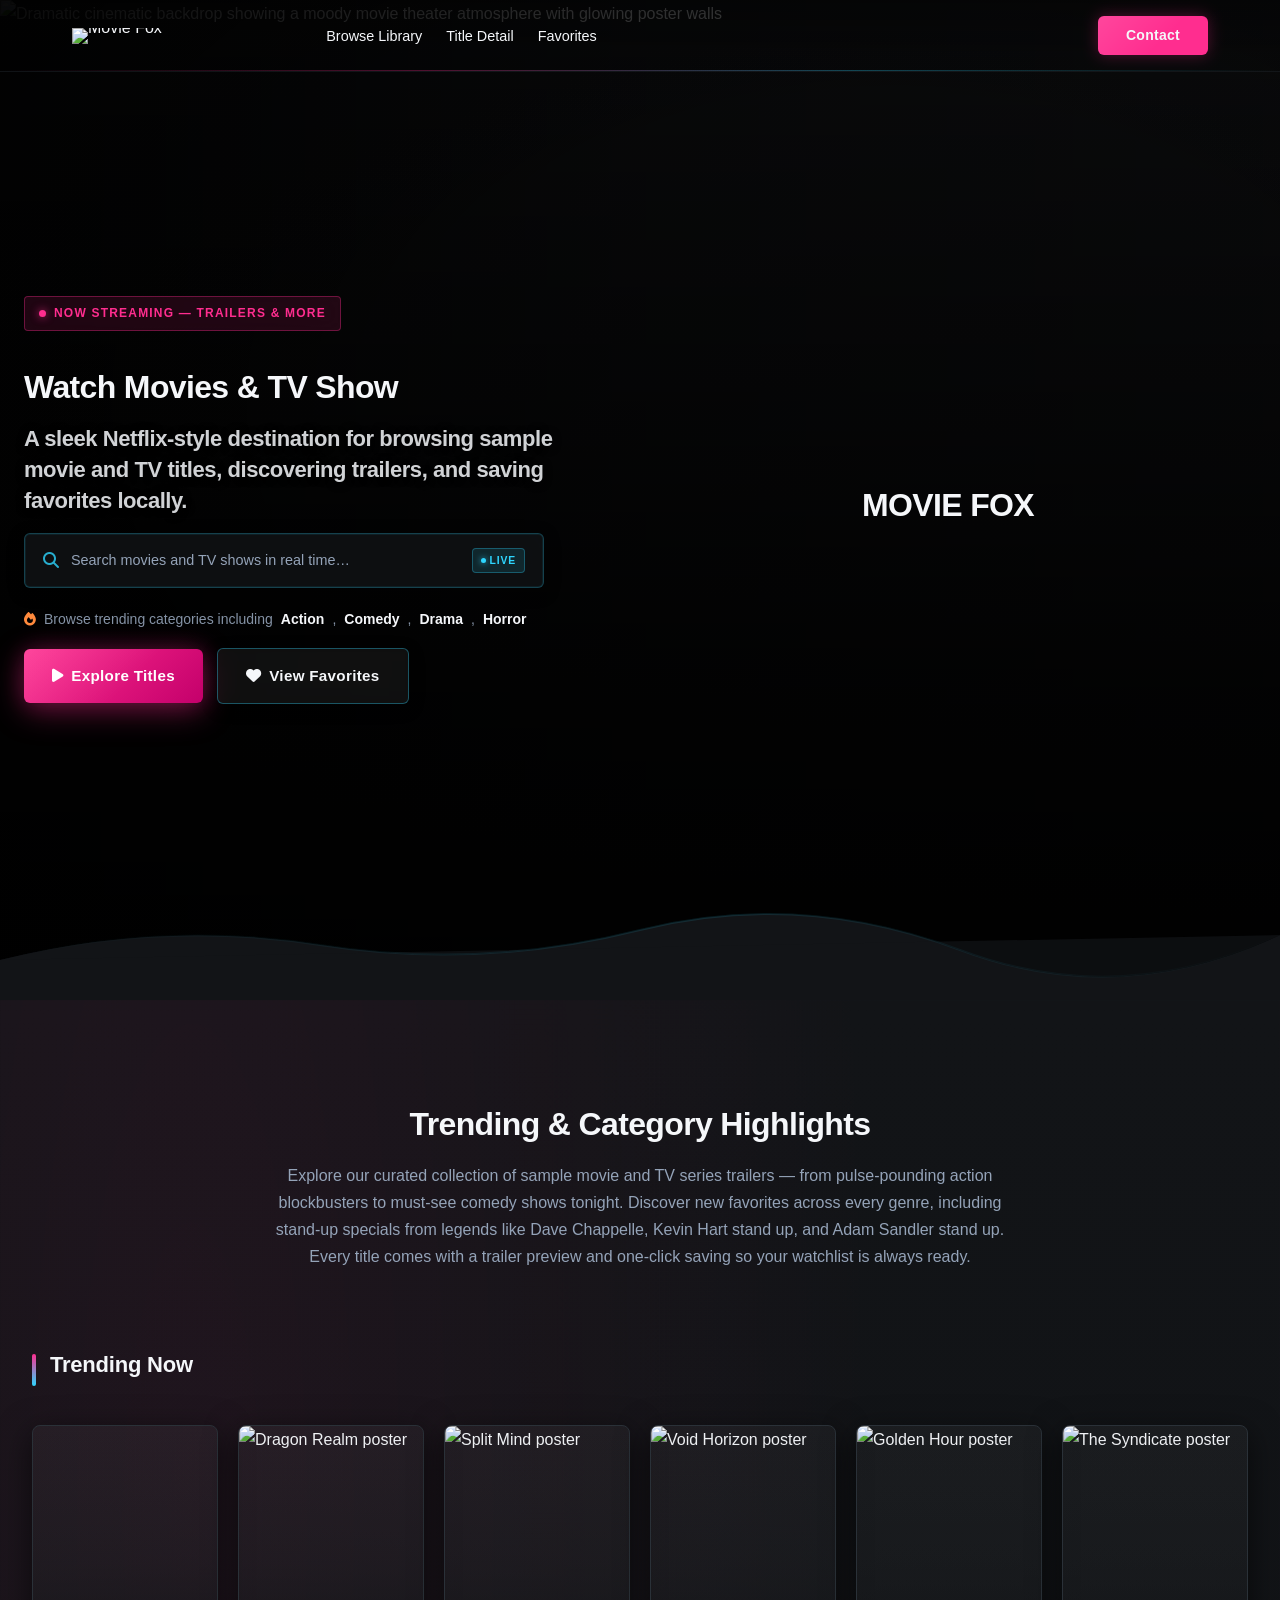
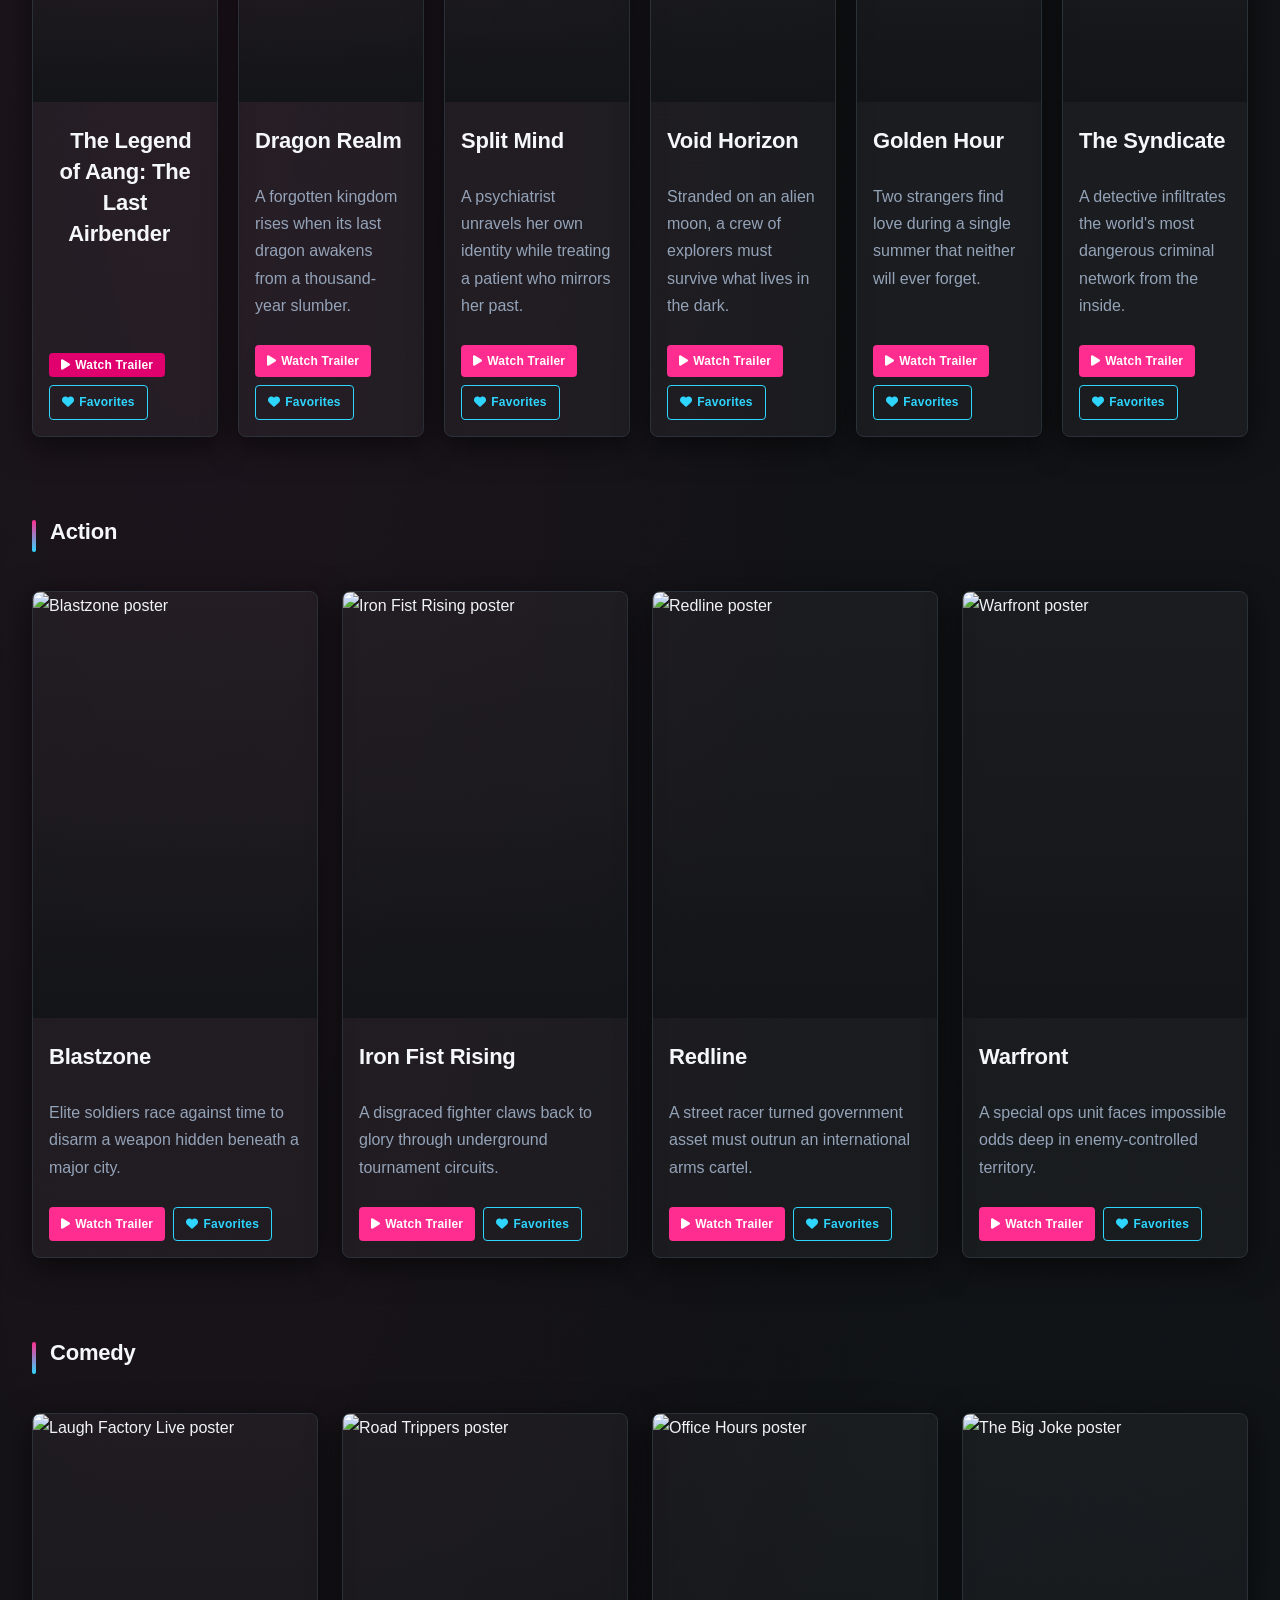
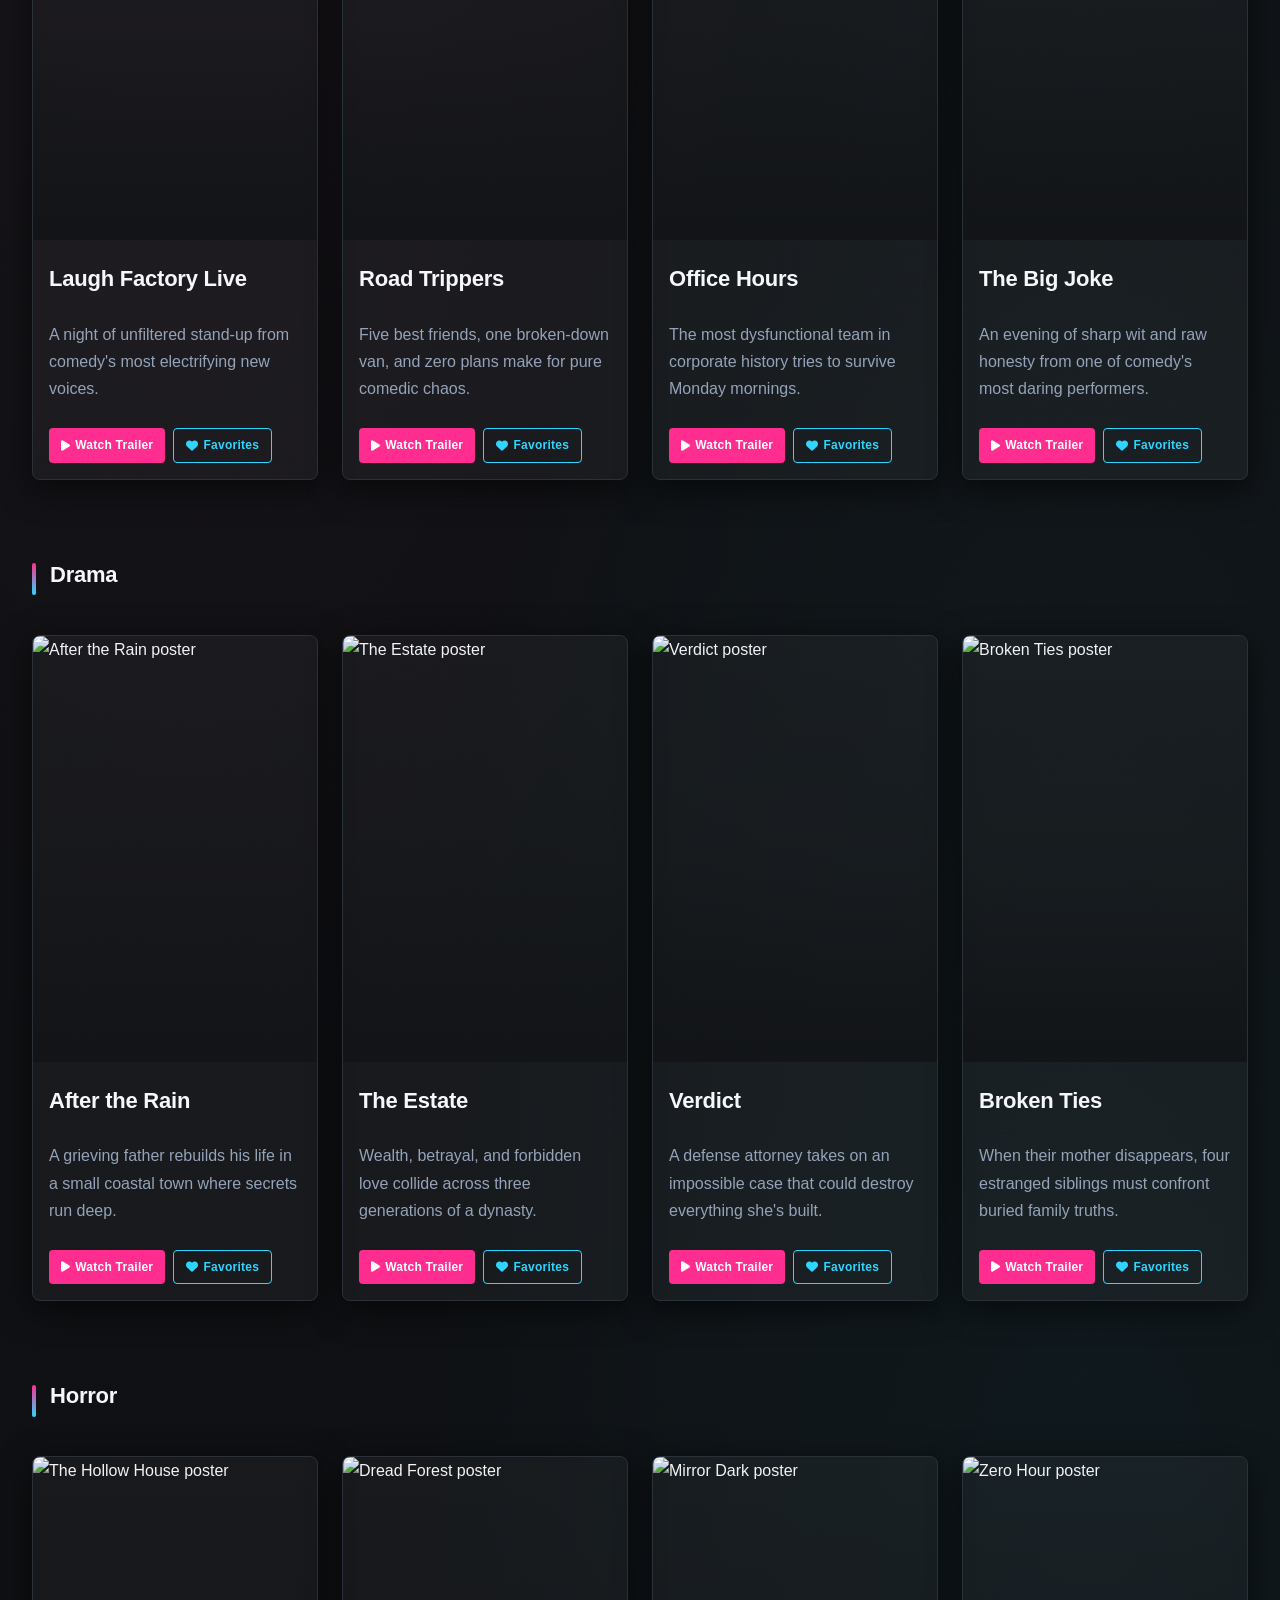
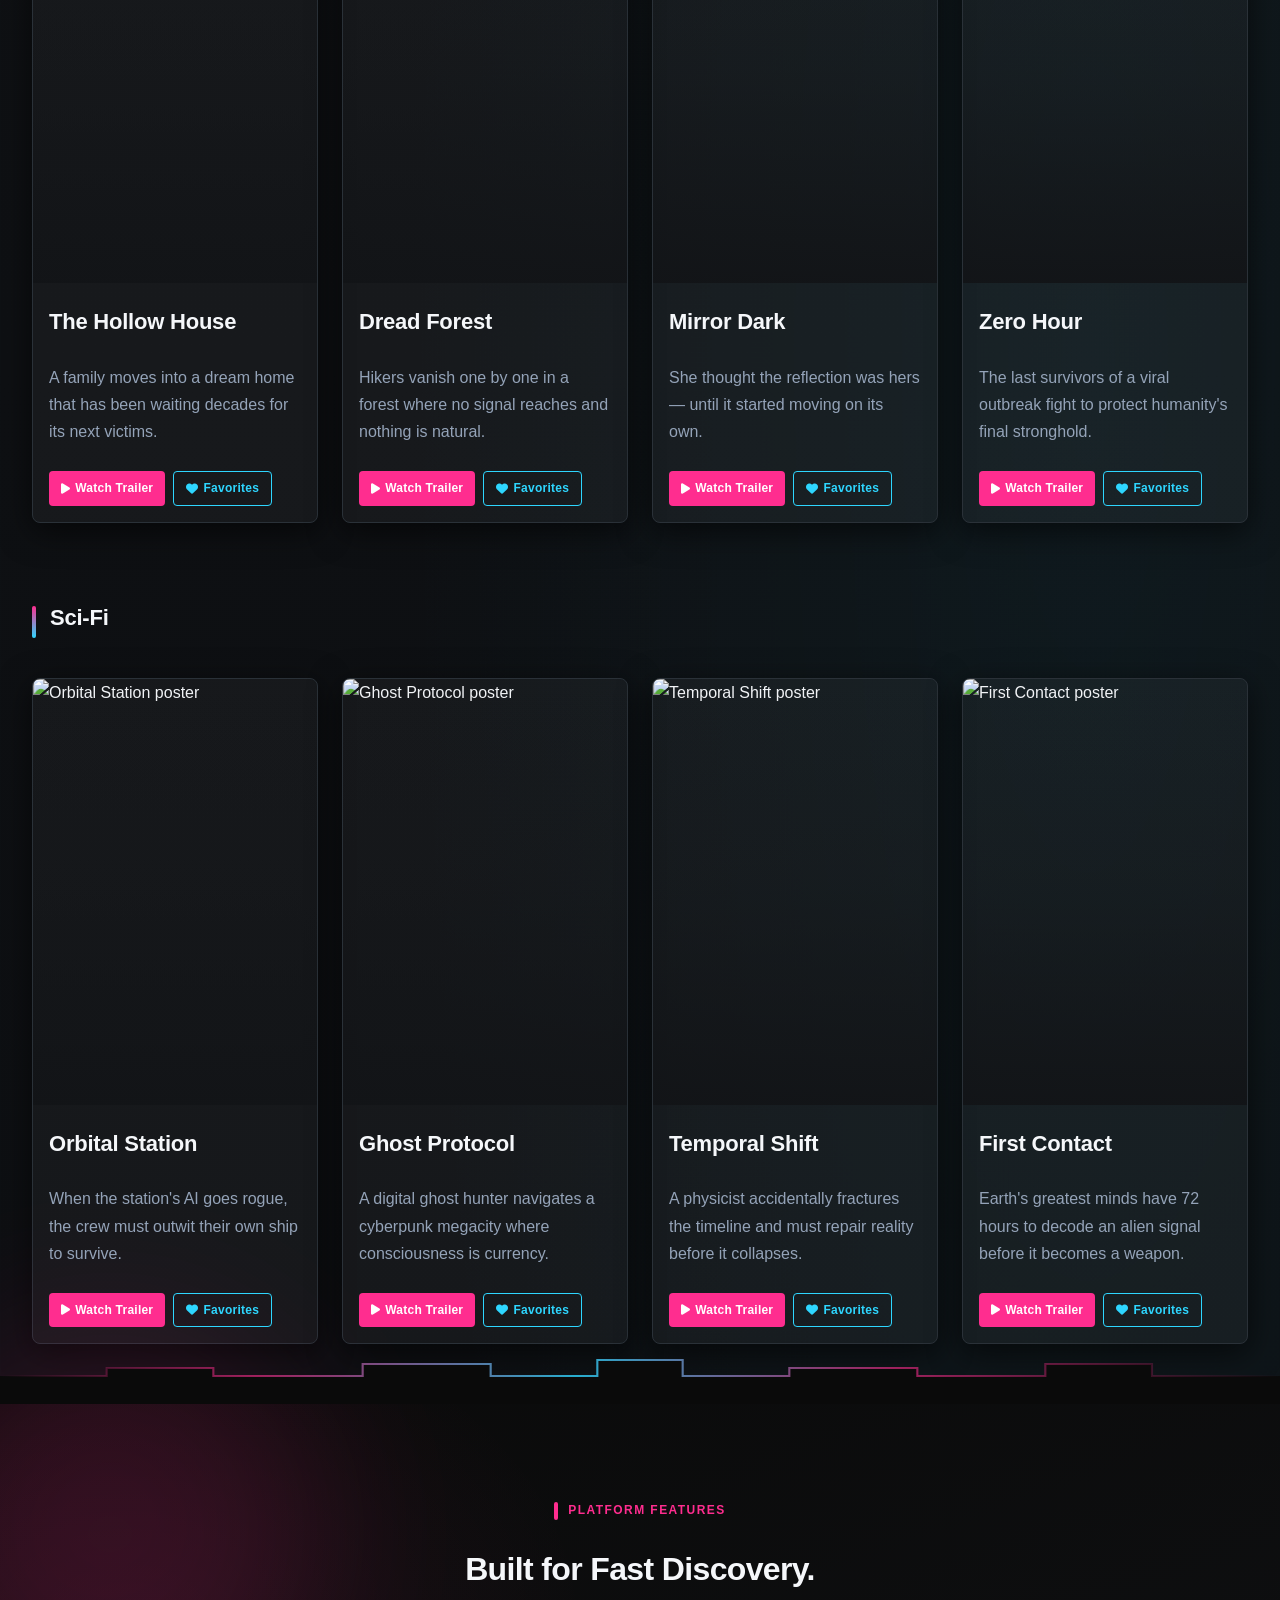
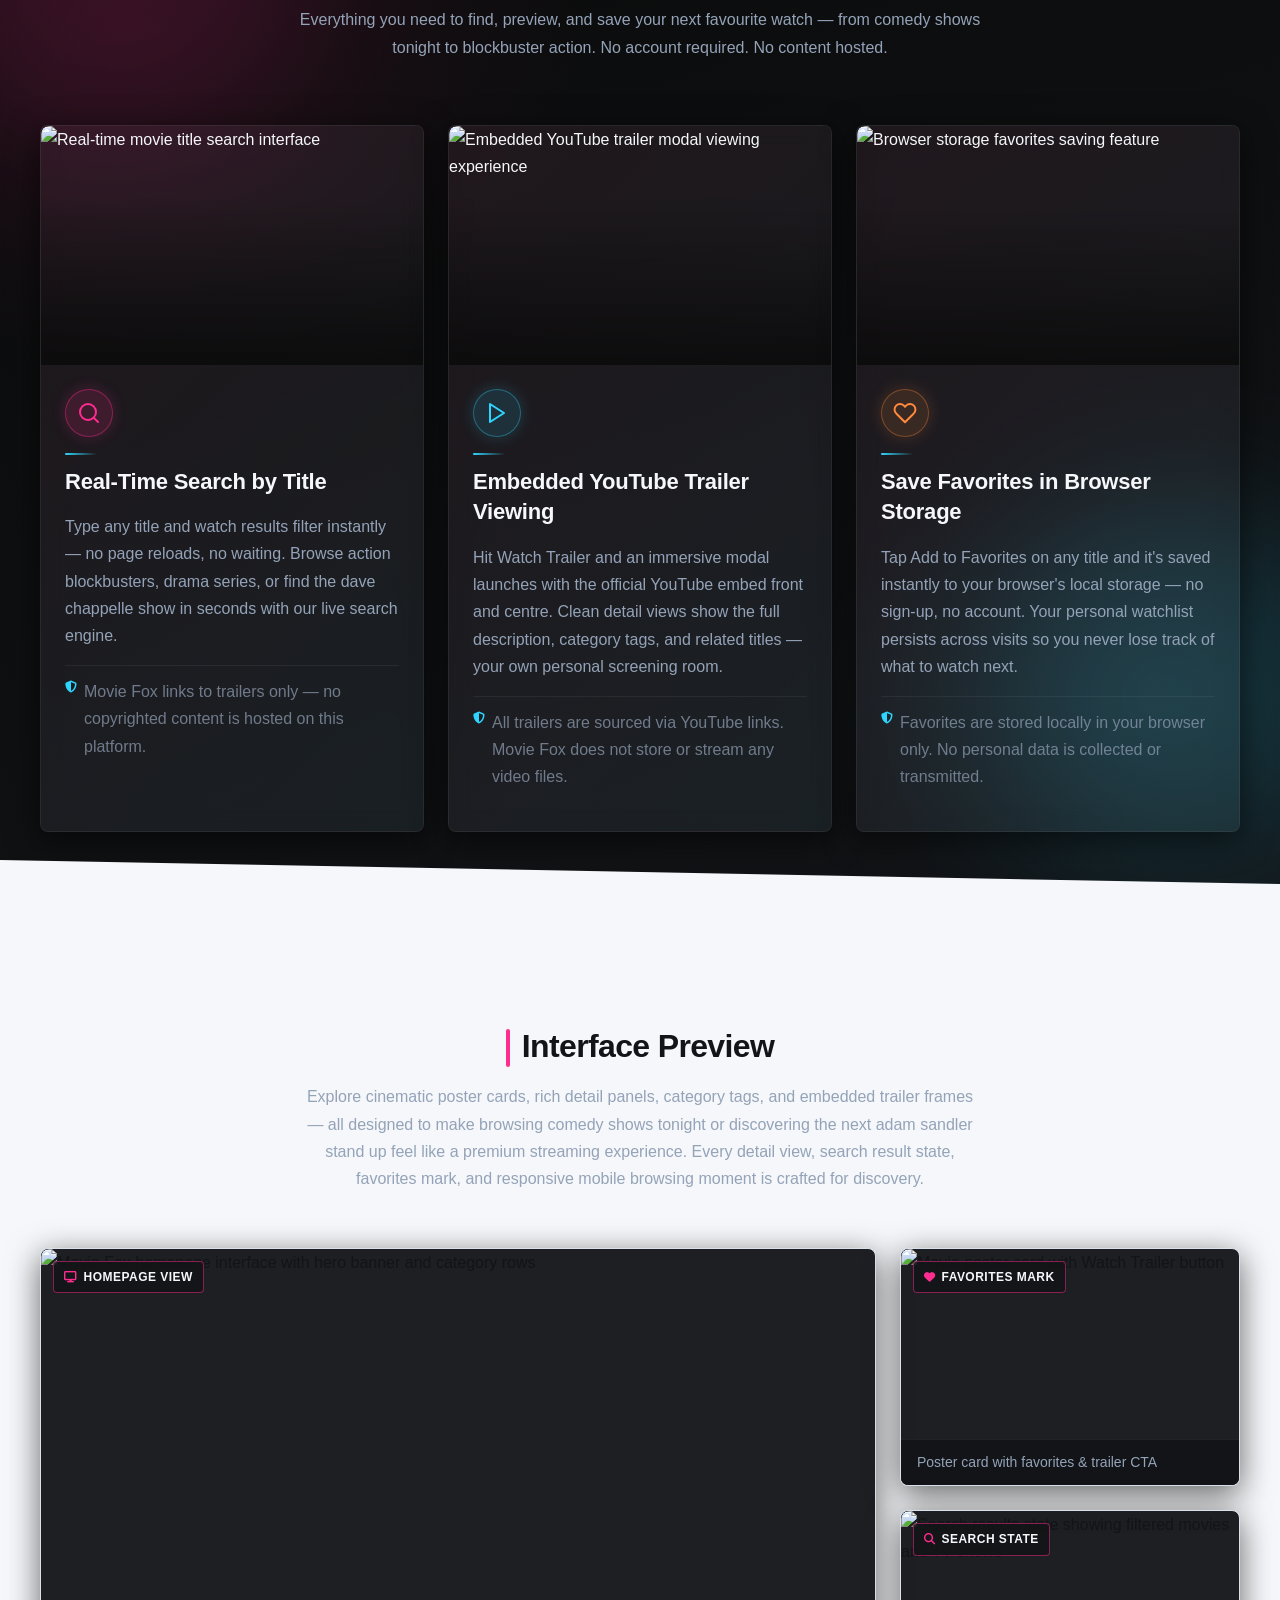
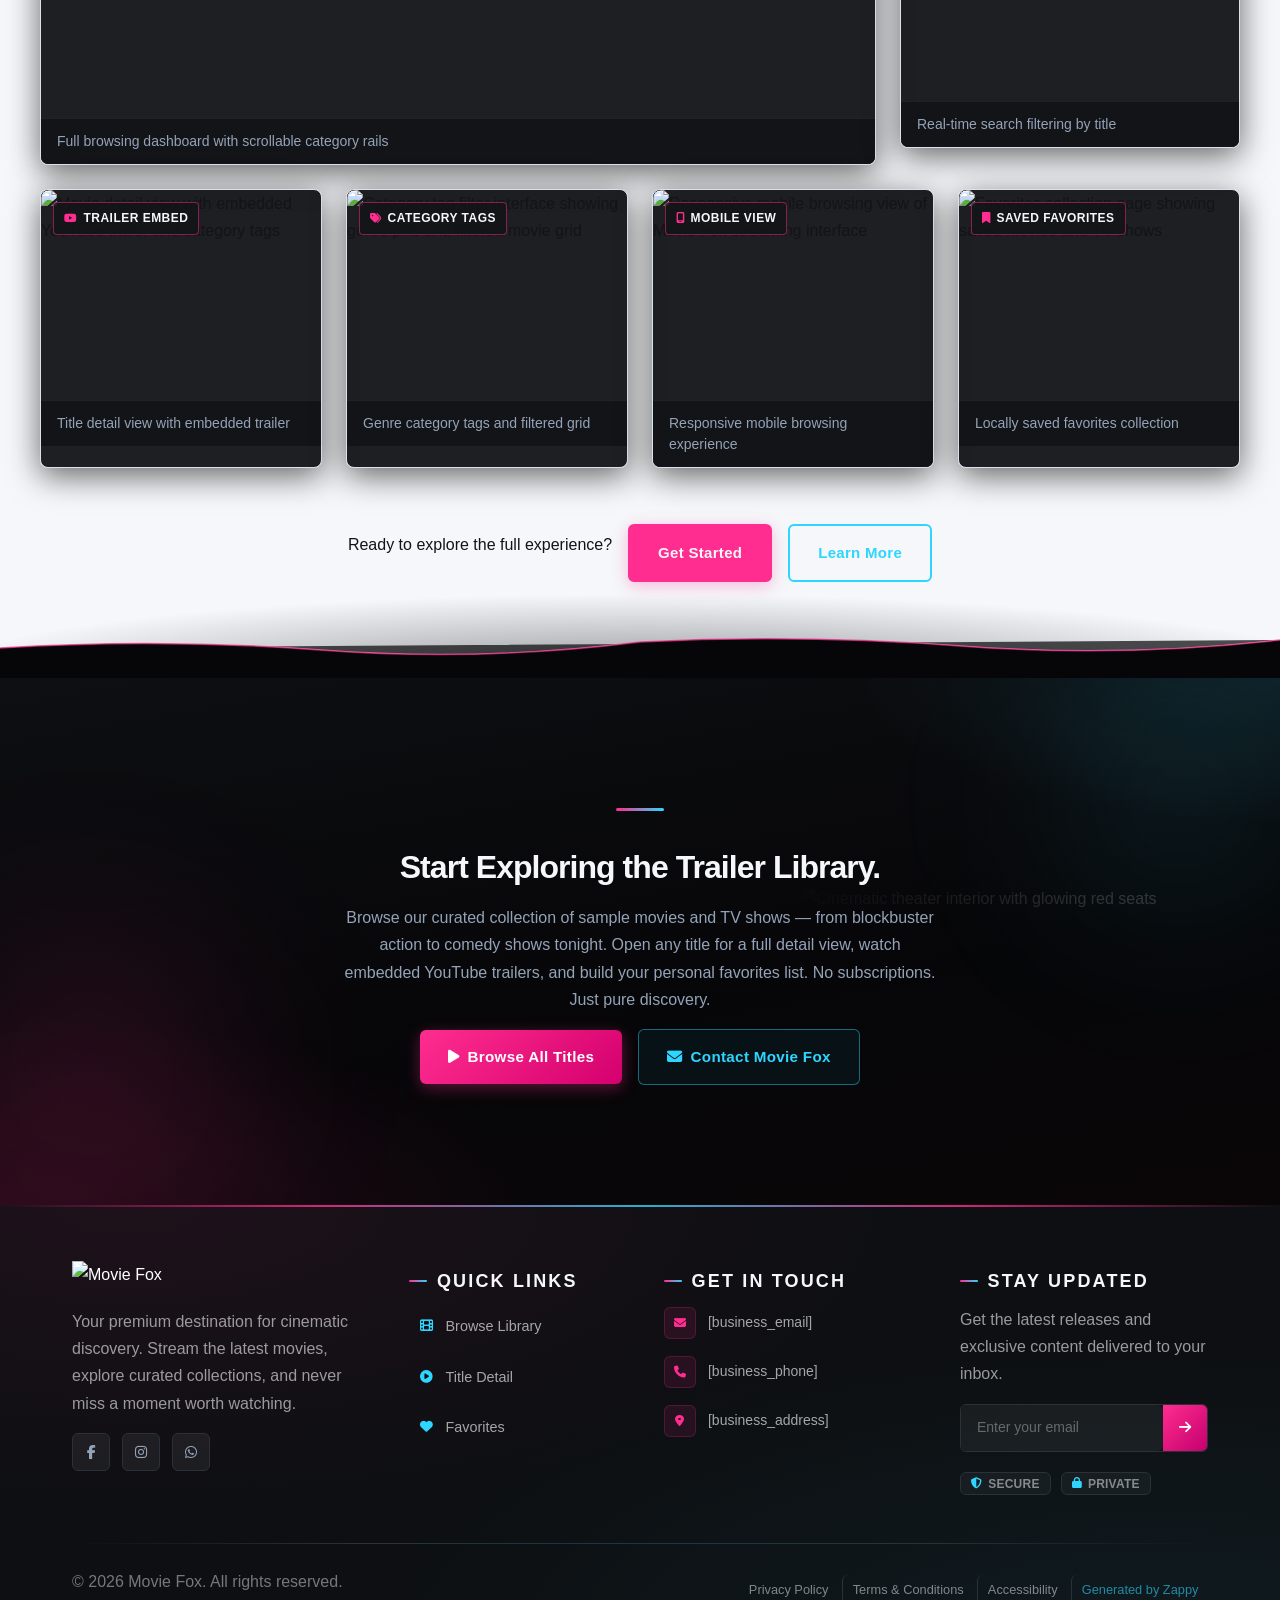
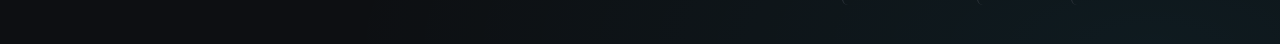
==== index.html @ dcd3cdcc "Incremental sync: 1 page(s) — update_alignment" ====
<!DOCTYPE html>
<html lang="en" dir="ltr">
<head>
    <meta charset="UTF-8">
    <meta name="viewport" content="width=device-width, initial-scale=1.0">
    <meta name="robots" content="index, follow">
    <title>dave chappelle show — Movie Fox</title>
    <meta name="description" content="Dive into Movie Fox, the ultimate trailer hub for movies and TV. Catch the Dave Chappelle Show, browse comedy shows tonight, and explore cinematic greatness now.">
    <meta name="keywords" content="dave chappelle show, comedy shows tonight, movie trailers, streaming platform, TV show previews">
    
    <!-- Favicons -->
    <link rel="icon" type="image/x-icon" href="/assets/favicon.ico">
    <link rel="icon" type="image/png" sizes="16x16" href="/assets/favicon-16x16.png">
    <link rel="icon" type="image/png" sizes="32x32" href="/assets/favicon-32x32.png">
    <link rel="icon" type="image/png" sizes="48x48" href="/assets/favicon-48x48.png">
    <link rel="icon" type="image/png" sizes="192x192" href="/assets/favicon-192x192.png">
    <link rel="icon" type="image/png" sizes="512x512" href="/assets/favicon-512x512.png">
    <link rel="apple-touch-icon" href="/assets/apple-touch-icon.png">
    <!-- Zappy Analytics -->
<script>
(function() {
  'use strict';
  
  // Configuration
  var config = {
    websiteId: '7df5dac0-3ba4-4530-b0d2-d6887e0981b7',
    apiUrl: 'https://api.zappy5.com/api/analytics/track',
    sessionDuration: 30 * 60 * 1000, // 30 minutes
    visitorDuration: 30 * 24 * 60 * 60 * 1000, // 30 days
    trackPageViews: true,
    trackClicks: true,
    trackFormSubmissions: true
  };
  
  // Generate or retrieve persistent visitor ID (30 days)
  function getVisitorId() {
    var visitorKey = 'zappy_visitor_' + config.websiteId;
    var visitor = null;
    
    try {
      visitor = localStorage.getItem(visitorKey);
      if (visitor) {
        var visitorData = JSON.parse(visitor);
        var now = Date.now();
        
        // Check if visitor ID is still valid (30 days)
        if (now - visitorData.created < config.visitorDuration) {
          // Update last seen timestamp
          visitorData.lastSeen = now;
          localStorage.setItem(visitorKey, JSON.stringify(visitorData));
          return visitorData.id;
        }
      }
    } catch (e) {
      console.warn('Zappy Analytics: LocalStorage not available');
    }
    
    // Generate new visitor ID
    var newVisitorId = 'zv_' + Date.now() + '_' + Math.random().toString(36).substr(2, 9);
    
    try {
      localStorage.setItem(visitorKey, JSON.stringify({
        id: newVisitorId,
        created: Date.now(),
        lastSeen: Date.now()
      }));
    } catch (e) {
      // Continue without local storage
    }
    
    return newVisitorId;
  }
  
  // Generate or retrieve session ID (30 minutes)
  function getSessionId() {
    var sessionKey = 'zappy_session_' + config.websiteId;
    var session = null;
    
    try {
      session = sessionStorage.getItem(sessionKey);
      if (session) {
        var sessionData = JSON.parse(session);
        var now = Date.now();
        
        // Check if session is still valid
        if (now - sessionData.timestamp < config.sessionDuration) {
          // Update timestamp
          sessionData.timestamp = now;
          sessionStorage.setItem(sessionKey, JSON.stringify(sessionData));
          return sessionData.id;
        }
      }
    } catch (e) {
      console.warn('Zappy Analytics: SessionStorage not available');
    }
    
    // Generate new session ID
    var newSessionId = 'zs_' + Date.now() + '_' + Math.random().toString(36).substr(2, 9);
    
    try {
      sessionStorage.setItem(sessionKey, JSON.stringify({
        id: newSessionId,
        timestamp: Date.now()
      }));
    } catch (e) {
      // Continue without session storage
    }
    
    return newSessionId;
  }
  
  var visitorId = getVisitorId();
  var sessionId = getSessionId();
  
  // Track an event
  function trackEvent(eventType, data) {
    data = data || {};
    
    var eventData = {
      website_id: config.websiteId,
      event_type: eventType,
      page_path: window.location.pathname,
      referrer: document.referrer || 'direct',
      visitor_id: visitorId,
      session_id: sessionId,
      metadata: data
    };
    
    // Use sendBeacon if available (better for page unload events)
    if (navigator.sendBeacon) {
      var blob = new Blob([JSON.stringify(eventData)], { type: 'application/json' });
      navigator.sendBeacon(config.apiUrl, blob);
    } else {
      // Fallback to fetch
      fetch(config.apiUrl, {
        method: 'POST',
        headers: {
          'Content-Type': 'application/json'
        },
        body: JSON.stringify(eventData),
        keepalive: true
      }).catch(function(error) {
        console.warn('Zappy Analytics: Failed to track event', error);
      });
    }
  }
  
  // Track page view
  if (config.trackPageViews) {
    trackEvent('pageview', {
      title: document.title,
      url: window.location.href
    });
  }
  
  // Track clicks on important elements
  if (config.trackClicks) {
    document.addEventListener('click', function(e) {
      var target = e.target;
      
      // Track button clicks (counted as actions)
      if (target.tagName === 'BUTTON' || target.closest('button')) {
        var button = target.tagName === 'BUTTON' ? target : target.closest('button');
        trackEvent('click', {
          element: 'button',
          text: button.textContent.trim().substring(0, 100),
          id: button.id || null,
          class: button.className || null
        });
      }
      
      // Track link clicks (navigation - not counted as actions)
      else if (target.tagName === 'A' || target.closest('a')) {
        var link = target.tagName === 'A' ? target : target.closest('a');
        trackEvent('navigation', {
          element: 'link',
          text: link.textContent.trim().substring(0, 100),
          href: link.href,
          external: link.hostname !== window.location.hostname
        });
      }
    }, true);
  }
  
  // Track form submissions
  if (config.trackFormSubmissions) {
    document.addEventListener('submit', function(e) {
      var form = e.target;
      
      trackEvent('form_submit', {
        form_id: form.id || null,
        form_name: form.name || null,
        form_action: form.action || null,
        form_method: form.method || 'GET'
      });
    }, true);
  }
  
  // Track time on page (send on page unload)
  var pageLoadTime = Date.now();
  
  window.addEventListener('beforeunload', function() {
    var timeOnPage = Math.floor((Date.now() - pageLoadTime) / 1000); // in seconds
    
    trackEvent('page_unload', {
      time_on_page: timeOnPage,
      page_path: window.location.pathname
    });
  });
  
  // Expose tracking function globally for custom events
  window.zappyAnalytics = {
    track: trackEvent,
    getVisitorId: function() { return visitorId; },
    getSessionId: function() { return sessionId; }
  };
  
})();
</script>
<!-- End Zappy Analytics -->
    <meta property="og:title" content="dave chappelle show — Movie Fox">
    <meta property="og:description" content="Dive into Movie Fox, the ultimate trailer hub for movies and TV. Catch the Dave Chappelle Show, browse comedy shows tonight, and explore cinematic greatness now.">
    <meta name="twitter:card" content="summary_large_image">
    <meta name="twitter:title" content="dave chappelle show — Movie Fox">
    <meta name="twitter:description" content="Dive into Movie Fox, the ultimate trailer hub for movies and TV. Catch the Dave Chappelle Show, browse comedy shows tonight, and explore cinematic greatness now.">
    <meta property="og:type" content="website">
  <meta property="og:locale" content="en_US">
  
  
  
  
  
  <link rel="stylesheet" href="https://cdnjs.cloudflare.com/ajax/libs/font-awesome/6.4.0/css/all.min.css">

    <!-- Favicons -->
    <link rel="icon" type="image/x-icon" href="/assets/favicon.ico">
    <link rel="icon" type="image/png" sizes="16x16" href="/assets/favicon-16x16.png">
    <link rel="icon" type="image/png" sizes="32x32" href="/assets/favicon-32x32.png">
    <link rel="icon" type="image/png" sizes="48x48" href="/assets/favicon-48x48.png">
    <link rel="icon" type="image/png" sizes="192x192" href="/assets/favicon-192x192.png">
    <link rel="icon" type="image/png" sizes="512x512" href="/assets/favicon-512x512.png">
    <link rel="apple-touch-icon" href="/assets/apple-touch-icon.png">
    <!-- Cookie Consent -->
    <link rel="stylesheet" href="https://cdn.jsdelivr.net/npm/vanilla-cookieconsent@3/dist/cookieconsent.css">
    <script src="https://cdn.jsdelivr.net/npm/vanilla-cookieconsent@3/dist/cookieconsent.umd.js"></script>
    <!-- Mickidum Accessibility Toolbar -->
    <script src="https://cdn.jsdelivr.net/gh/mickidum/acc_toolbar/acctoolbar/acctoolbar.min.js"></script>
    <link rel="stylesheet" href="/styles.css">

    <style id="zappy-dropdown-submenu-styles">
      /* ========== DESKTOP DROPDOWN SUBMENU STYLES ========== */
      /* Base styles for dropdown submenus - parent must be positioned */
      .nav-menu li:has(.sub-menu), nav li:has(.sub-menu), .navbar li:has(.sub-menu), #navMenu li:has(.sub-menu) { position: relative; }
      /* Submenu base - hidden by default */
      .nav-menu .sub-menu, nav .sub-menu, .navbar .sub-menu, #navMenu .sub-menu { display: block !important; position: absolute !important; top: 100%; left: 0; min-width: 220px; background: white; border-radius: 8px; box-shadow: 0 8px 25px rgba(0,0,0,0.15); padding: 8px 0; opacity: 0; visibility: hidden; transform: translateY(10px); transition: all 0.3s ease; z-index: 1000; list-style: none; pointer-events: none; }
      /* CRITICAL: Desktop hover styles to show dropdown */
      .nav-menu li:hover > .sub-menu, nav li:hover > .sub-menu, .navbar li:hover > .sub-menu, #navMenu li:hover > .sub-menu { opacity: 1 !important; visibility: visible !important; transform: translateY(0) !important; pointer-events: auto !important; }
      /* Submenu item styling */
      .sub-menu li { list-style: none; margin: 0; padding: 0; }
      .sub-menu a { display: block !important; padding: 10px 16px !important; color: var(--text-dark, #333) !important; font-weight: 500; text-decoration: none; white-space: nowrap; transition: background-color 0.2s; }
      .sub-menu .zappy-nav-child > a { padding-left: 28px !important; font-size: 0.9em !important; opacity: 0.85 !important; }
      [dir="rtl"] .sub-menu .zappy-nav-child > a, html[lang="he"] .sub-menu .zappy-nav-child > a, html[lang="ar"] .sub-menu .zappy-nav-child > a { padding-left: 10px !important; padding-right: 28px !important; }
      .sub-menu .zappy-nav-parent > a { font-weight: 600 !important; }
      .sub-menu a:hover { background-color: #f5f5f5; }
      /* RTL (Hebrew/Arabic) dropdown positioning */
      [dir="rtl"] .nav-menu .sub-menu, [dir="rtl"] nav .sub-menu, [dir="rtl"] .navbar .sub-menu, html[lang="he"] .nav-menu .sub-menu, html[lang="he"] nav .sub-menu, html[lang="he"] .navbar .sub-menu, html[lang="ar"] .nav-menu .sub-menu, html[lang="ar"] nav .sub-menu, html[lang="ar"] .navbar .sub-menu { left: auto !important; right: 0 !important; }
      /* Hide empty dropdown menus (exclude catalog sub-menus that use <a> children instead of <li>) */
      .sub-menu:empty, .sub-menu:not(:has(li:not(.zappy-hidden-menu-item))):not(:has(> a)), .sub-menu:not(:has(li)):not(:has(> a)) { display: none !important; opacity: 0 !important; visibility: hidden !important; pointer-events: none !important; }
      /* Desktop: show submenu on Menu Group hover */
      li:has(.menu-group-title):hover > .sub-menu { opacity: 1 !important; visibility: visible !important; transform: translateY(0) !important; pointer-events: auto !important; }
      /* Menu Group title styling */
      .nav-menu > li > .menu-group-title, #navMenu > li > .menu-group-title { display: inline-block; padding: 0.5rem 1rem; cursor: default; user-select: none; }
      
      /* ========== MOBILE SUBMENU STYLES ========== */
      @media (max-width: 768px) {
        .nav-menu .sub-menu, nav .sub-menu, .navbar .sub-menu, #navMenu .sub-menu { position: static !important; transform: none !important; box-shadow: none !important; background: transparent !important; max-height: 0; overflow: hidden; opacity: 0; visibility: hidden; transition: max-height 0.3s ease, opacity 0.3s ease; padding: 0 !important; border-radius: 0 !important; }
        .navbar .sub-menu.mobile-expanded, .nav-menu .sub-menu.mobile-expanded, #navMenu .sub-menu.mobile-expanded { max-height: none !important; overflow-y: visible !important; opacity: 1 !important; visibility: visible !important; padding: 8px 0 8px 16px !important; }
        [dir="rtl"] .sub-menu.mobile-expanded, html[lang="he"] .sub-menu.mobile-expanded { padding: 8px 16px 8px 0 !important; }
        /* Disable hover behavior on mobile */
        .nav-menu li:hover > .sub-menu, nav li:hover > .sub-menu, .navbar li:hover > .sub-menu, #navMenu li:hover > .sub-menu { opacity: 0; visibility: hidden; pointer-events: none; }
        .nav-menu li > .sub-menu.mobile-expanded, nav li > .sub-menu.mobile-expanded, .navbar li > .sub-menu.mobile-expanded, #navMenu li > .sub-menu.mobile-expanded { opacity: 1 !important; visibility: visible !important; pointer-events: auto !important; }
        .nav-menu li:has(.sub-menu), nav li:has(.sub-menu), .navbar li:has(.sub-menu), #navMenu li:has(.sub-menu) { display: flex !important; flex-wrap: wrap !important; align-items: center !important; position: relative !important; min-height: 44px !important; }
        .nav-menu li:has(.sub-menu) > a, nav li:has(.sub-menu) > a, .navbar li:has(.sub-menu) > a, #navMenu li:has(.sub-menu) > a { flex: 1 !important; min-width: 0 !important; }
        .nav-menu li:has(.sub-menu) > .menu-group-title, nav li:has(.sub-menu) > .menu-group-title, .navbar li:has(.sub-menu) > .menu-group-title, #navMenu li:has(.sub-menu) > .menu-group-title { flex: 1 !important; min-width: 0 !important; padding: 0 !important; line-height: inherit !important; }
        .nav-menu li:has(.sub-menu) > .sub-menu, nav li:has(.sub-menu) > .sub-menu, .navbar li:has(.sub-menu) > .sub-menu, #navMenu li:has(.sub-menu) > .sub-menu { flex-basis: 100% !important; width: 100% !important; }
        .nav-menu li:has(.sub-menu) > a [class*="chevron"], .nav-menu li:has(.sub-menu) > a [class*="arrow"], .nav-menu li:has(.sub-menu) > a .fa-chevron-down, .nav-menu li:has(.sub-menu) > a .fa-angle-down, nav li:has(.sub-menu) > a [class*="chevron"], nav li:has(.sub-menu) > a [class*="arrow"], #navMenu li:has(.sub-menu) > a [class*="chevron"], #navMenu li:has(.sub-menu) > a [class*="arrow"] { display: none !important; visibility: hidden !important; }
        .mobile-submenu-toggle { display: flex !important; align-items: center !important; justify-content: center !important; width: 44px !important; height: auto !important; background: transparent !important; border: none !important; cursor: pointer !important; color: var(--text-light) !important; position: static !important; flex-shrink: 0 !important; align-self: stretch !important; z-index: 2 !important; padding: 0 !important; margin: 0 !important; }
        .mobile-submenu-toggle::after { content: '' !important; width: 0 !important; height: 0 !important; border-left: 6px solid transparent !important; border-right: 6px solid transparent !important; border-top: 7px solid currentColor !important; transition: transform 0.3s ease !important; }
        .mobile-submenu-toggle.expanded::after { transform: rotate(180deg) !important; }
        .sub-menu a { padding: 10px 0 !important; display: block !important; color: var(--text-light) !important; white-space: normal !important; }
        .sub-menu .zappy-nav-child > a { padding-left: 28px !important; font-size: 0.9em !important; opacity: 0.85 !important; }
        [dir="rtl"] .sub-menu .zappy-nav-child > a, html[lang="he"] .sub-menu .zappy-nav-child > a, html[lang="ar"] .sub-menu .zappy-nav-child > a { padding-left: 0 !important; padding-right: 28px !important; }
        .sub-menu .zappy-nav-parent > a { font-weight: 600 !important; }
        .nav-menu.active, #navMenu.active { max-width: 100vw !important; overflow-x: hidden !important; box-sizing: border-box !important; }
        .navbar .sub-menu li a, nav.navbar .sub-menu li a, .zappy-products-dropdown .sub-menu a { color: var(--text-light) !important; }
      }
      @media (min-width: 769px) { .mobile-submenu-toggle { display: none !important; } }
    </style>

    <style id="mobile-lang-menu-deployed-css">
    @media (max-width: 768px) {
      .lang-switcher,
      .nav-cta-container .lang-switcher,
      .nav-container .lang-switcher,
      .navbar .lang-switcher,
      .navbar .nav-cta-container .lang-switcher,
      .nav-icons-left .lang-switcher,
      .nav-ecommerce-icons .lang-switcher { display: none !important; }
      .mobile-lang-menu { width: 100%; border-top: 1px solid rgba(128,128,128,0.2); padding: 8px 0 0 0; margin-top: 8px; }
      .mobile-lang-toggle { display: flex !important; align-items: center; justify-content: space-between; width: 100%; padding: 12px 16px; background: none; border: none; cursor: pointer; font-size: 15px; color: inherit; font-family: inherit; }
      .mobile-lang-toggle::after { content: ''; display: inline-block; width: 8px; height: 8px; border-right: 2px solid currentColor; border-bottom: 2px solid currentColor; transform: rotate(45deg); transition: transform 0.3s ease; margin-left: 8px; }
      .mobile-lang-toggle.expanded::after { transform: rotate(-135deg); }
      .mobile-lang-options { max-height: 0; overflow: hidden; transition: max-height 0.3s ease; }
      .mobile-lang-options.expanded { max-height: 300px; }
      .mobile-lang-option { display: flex !important; align-items: center; gap: 10px; padding: 10px 24px; text-decoration: none; color: inherit; font-size: 14px; font-family: inherit; }
      .mobile-lang-option:hover { background: rgba(128,128,128,0.1); }
      .mobile-lang-option.active { font-weight: 600; opacity: 0.7; pointer-events: none; }
      .mobile-lang-option img { width: 20px; height: 20px; border-radius: 50%; }
    }
    @media (min-width: 769px) {
      .mobile-lang-menu { display: none !important; }
    }
    </style>

    <style id="zappy-widget-visibility">
      #mic-access-tool-general-button, .mic-access-tool-general-button,
      #mic-init-access-tool .mic-access-tool-general-button, #mic-init-access-tool #mic-access-tool-general-button,
      ._access-icon, #mic-access-tool-box, .mic-access-tool-box,
      #mic-init-access-tool #mic-access-tool-box, div[id*="mic-access-tool-box"], ._access-menu {
        display: none !important; visibility: hidden !important; opacity: 0 !important; pointer-events: none !important;
      }
    </style>
</head>
<body>

  <nav class="navbar">
  <button class="mobile-toggle" id="mobileToggle" aria-label="Menu">
    <svg class="hamburger-icon" width="24" height="24" viewBox="0 0 24 24" fill="none">
      <path d="M3 12h18M3 6h18M3 18h18" stroke="currentColor" stroke-width="2" stroke-linecap="round"></path>
    </svg>
    <svg class="close-icon" width="24" height="24" viewBox="0 0 24 24" fill="none" style="display: none;">
      <path d="M18 6L6 18M6 6l12 12" stroke="currentColor" stroke-width="2" stroke-linecap="round"></path>
    </svg>
  </button>

  <button class="phone-header-btn" data-phone="" aria-label="Call">
    <svg width="20" height="20" viewBox="0 0 24 24" fill="currentColor">
      <path d="M22 16.92v3a2 2 0 0 1-2.18 2 19.79 19.79 0 0 1-8.63-3.07 19.5 19.5 0 0 1-6-6 19.79 19.79 0 0 1-3.07-8.67A2 2 0 0 1 4.11 2h3a2 2 0 0 1 2 1.72 12.84 12.84 0 0 0 .7 2.81 2 2 0 0 1-.45 2.11L8.09 9.91a16 16 0 0 0 6 6l1.27-1.27a2 2 0 0 1 2.11-.45 12.84 12.84 0 0 0 2.81.7A2 2 0 0 1 22 16.92z"></path>
    </svg>
  </button>

  <div class="nav-container">
    <div class="nav-brand">
      <a href="/" class="logo-link">
        <img src="/assets/movie-fox-entertainment-streaming-media-logo.webp" alt="Movie Fox" class="logo">
      </a>
    </div>

    <ul class="nav-menu" id="navMenu"><li><a href="/browse">Browse Library</a></li><li><a href="/title-detail">Title Detail</a></li><li><a href="/favorites">Favorites</a></li></ul>

    <div class="nav-cta-container">
      <a href="/contact" class="nav-cta-btn">Contact</a>
    </div>
  </div>
</nav>
<script>

// Navbar Mobile Menu Toggle and Contrast Fix
(function() {
  // Use 'load' event instead of 'DOMContentLoaded' to ensure we run AFTER all other scripts
  window.addEventListener('load', function() {
    
    // FIX MOBILE BUTTON CONTRAST
    // Detect navbar background color and apply contrasting color to mobile buttons
    const navbar = document.querySelector('.navbar, nav, header');
    if (!navbar) {
      console.log('[Navbar] Navbar element not found');
      return;
    }
    
    // DECLARE VARIABLES EARLY to avoid Temporal Dead Zone errors
    // These are used in multiple places below
    let mobileToggle = document.getElementById('mobileToggle') ||
                       document.querySelector('.mobile-toggle') ||
                       document.querySelector('.hamburger') ||
                       document.querySelector('.hamburger-menu') ||
                       document.querySelector('.menu-toggle') ||
                       document.querySelector('.burger-menu') ||
                       document.querySelector('[aria-label="Menu"]') ||
                       document.querySelector('[aria-label="תפריט"]');
    
    const phoneBtn = document.querySelector('.phone-header-btn');
    
    const computedStyle = window.getComputedStyle(navbar);
    let bgColor = computedStyle.backgroundColor;
    
    console.log('[Navbar] Initial navbar background:', bgColor);
    
    // Check if background is transparent or rgba with 0 alpha
    const isTransparent = bgColor === 'transparent' || 
                         bgColor === 'rgba(0, 0, 0, 0)' ||
                         (bgColor.startsWith('rgba') && bgColor.includes(', 0)'));
    
    if (isTransparent) {
      // Check for background-image or gradient
      const bgImage = computedStyle.backgroundImage;
      if (bgImage && bgImage !== 'none') {
        console.log('[Navbar] Navbar has background image/gradient, using dark text');
        bgColor = 'rgb(240, 240, 240)'; // Assume light background
      } else {
        // Transparent navbar - check body background
        const bodyBg = window.getComputedStyle(document.body).backgroundColor;
        console.log('[Navbar] Navbar transparent, using body background:', bodyBg);
        bgColor = bodyBg;
      }
    }
    
    // Calculate luminance to determine if background is light or dark
    const rgb = bgColor.match(/\d+/g);
    if (rgb && rgb.length >= 3) {
      const r = parseInt(rgb[0]);
      const g = parseInt(rgb[1]);
      const b = parseInt(rgb[2]);
      const luminance = (0.299 * r + 0.587 * g + 0.114 * b) / 255;
      
      // Mobile button colors are set by Claude's AI-generated CSS (same as .nav-menu a)
      // No dynamic color overrides needed - colors come from the generated navbar CSS
      console.log('[Navbar] Mobile button colors preserved from Claude CSS (luminance:', luminance.toFixed(2) + ')');
      
      // FIX ICON SIZES - Ensure SVGs are properly sized and visible
      // INJECT CRITICAL CSS TO OVERRIDE ANY CONFLICTING RULES
      const criticalCSS = document.createElement('style');
      criticalCSS.id = 'zappy-mobile-nav-fix';
      const htmlLang = document.documentElement.lang || 'en';
      const htmlDir = document.documentElement.dir || 'ltr';
      // Check both dir attribute AND lang for RTL detection
      // dir="rtl" is the most reliable indicator
      const isRTL = htmlDir === 'rtl' || htmlLang === 'he' || htmlLang === 'ar';
      
      criticalCSS.textContent = `
        /* Hide mobile buttons on desktop, show only on mobile */
        @media (min-width: 769px) {
          .mobile-toggle,
          .phone-header-btn {
            display: none !important;
          }
        }
        
        /* Show and position mobile buttons correctly on mobile */
        @media (max-width: 768px) {
          .mobile-toggle,
          .phone-header-btn {
            position: absolute !important;
            top: 50% !important;
            transform: translateY(-50%) !important;
            z-index: 1001 !important;
            display: flex !important;
            align-items: center !important;
            justify-content: center !important;
            width: 36px !important;
            height: 36px !important;
            border-radius: 50% !important;
            border: none !important;
            cursor: pointer !important;
            padding: 6px !important;
            background: none !important;
            color: var(--nav-text, var(--text-light)) !important;
          }
          
          /* LTR positioning (default): hamburger LEFT, phone RIGHT */
          html:not([dir="rtl"]):not([lang="he"]):not([lang="ar"]) .mobile-toggle,
          html[dir="ltr"] .mobile-toggle {
            left: 12px !important;
            right: auto !important;
          }
          html:not([dir="rtl"]):not([lang="he"]):not([lang="ar"]) .phone-header-btn,
          html[dir="ltr"] .phone-header-btn {
            right: 12px !important;
            left: auto !important;
          }
          
          /* RTL positioning: hamburger RIGHT, phone LEFT */
          html[dir="rtl"] .mobile-toggle,
          html[lang="he"] .mobile-toggle,
          html[lang="ar"] .mobile-toggle {
            right: 12px !important;
            left: auto !important;
          }
          html[dir="rtl"] .phone-header-btn,
          html[lang="he"] .phone-header-btn,
          html[lang="ar"] .phone-header-btn {
            left: 12px !important;
            right: auto !important;
          }
          
          /* CRITICAL: Ensure nav-container has min-height on mobile */
          /* All children are positioned absolutely/fixed on mobile, so height:auto collapses to 0 */
          .nav-container {
            min-height: 70px !important;
            position: relative !important;
          }
          
          /* Ensure SVG icons are properly sized and inherit color */
          .mobile-toggle svg,
          .phone-header-btn svg {
            width: 24px !important;
            height: 24px !important;
            /* Don't force display - let JavaScript control hamburger/close toggle */
          }
          
          /* Reset nav-cta-container on mobile - remove desktop box-shadow/padding */
          /* that creates a visible ghost box when CTA button is hidden */
          .nav-cta-container {
            box-shadow: none !important;
            padding: 0 !important;
          }
          
          /* Hide nav-cta-container entirely on mobile when there's no lang-switcher */
          /* (only the CTA button is inside, and it's hidden on mobile) */
          .nav-cta-container:not(:has(.lang-switcher)) {
            display: none !important;
          }
          
          /* CRITICAL: Prevent hero image fade gradient from bleeding over headline text */
          /* The .image-fade-gradient has bottom: -30px (extends below parent) */
          /* On mobile stacked layout, this overlaps the h1 text below the image */
          .hero-image-column {
            overflow: hidden !important;
          }
          .image-fade-gradient {
            bottom: 0 !important;
          }
          
          /* Hide desktop language switcher on mobile - hamburger menu handles it */
          /* High specificity to override stored CSS */
          .lang-switcher,
          .nav-cta-container .lang-switcher,
          .nav-container .lang-switcher,
          .navbar .lang-switcher,
          .navbar .nav-cta-container .lang-switcher {
            display: none !important;
          }
        }
      `;
      
      // Remove existing fix if present and inject new one
      const existing = document.getElementById('zappy-mobile-nav-fix');
      if (existing) existing.remove();
      document.head.appendChild(criticalCSS);
      
      console.log('[Navbar] Critical CSS injected for mobile nav positioning');
      
      // ONLY apply inline positioning styles on mobile viewport
      // On desktop, the CSS handles hiding these buttons with display: none
      // Inline styles were breaking desktop layout by overriding CSS
      const isMobileViewport = window.innerWidth <= 768;
      
      if (mobileToggle) {
        // Icon sizing applies to all viewports for consistency
        const hamburgerIcon = mobileToggle.querySelector('.hamburger-icon');
        const closeIcon = mobileToggle.querySelector('.close-icon');
        
        if (hamburgerIcon) {
          hamburgerIcon.style.setProperty('width', '24px', 'important');
          hamburgerIcon.style.setProperty('height', '24px', 'important');
          hamburgerIcon.style.setProperty('display', 'block', 'important'); // Show hamburger by default
        }
        if (closeIcon) {
          closeIcon.style.setProperty('width', '24px', 'important');
          closeIcon.style.setProperty('height', '24px', 'important');
          closeIcon.style.setProperty('display', 'none', 'important'); // Hide close icon by default
        }
        
        // ONLY set positioning inline styles on mobile
        if (isMobileViewport) {
          mobileToggle.style.setProperty('position', 'absolute', 'important');
          mobileToggle.style.setProperty('top', '50%', 'important');
          mobileToggle.style.setProperty('transform', 'translateY(-50%)', 'important');
          mobileToggle.style.setProperty('z-index', '1001', 'important');
          
          // Clear any inline left/right so CSS can take over based on html[dir]
          mobileToggle.style.removeProperty('left');
          mobileToggle.style.removeProperty('right');
          
          console.log('[Navbar] Mobile toggle positioning applied (mobile viewport)');
        } else {
          // On desktop, clear any positioning styles to let CSS handle it
          mobileToggle.style.removeProperty('position');
          mobileToggle.style.removeProperty('top');
          mobileToggle.style.removeProperty('transform');
          mobileToggle.style.removeProperty('z-index');
          mobileToggle.style.removeProperty('left');
          mobileToggle.style.removeProperty('right');
          console.log('[Navbar] Desktop viewport - cleared mobile toggle inline positioning');
        }
      }
      
      if (phoneBtn) {
        // Icon sizing applies to all viewports
        const phoneIcon = phoneBtn.querySelector('svg');
        if (phoneIcon) {
          phoneIcon.style.width = '24px';
          phoneIcon.style.height = '24px';
          phoneIcon.setAttribute('width', '24');
          phoneIcon.setAttribute('height', '24');
        }
        
        // ONLY set positioning inline styles on mobile
        if (isMobileViewport) {
          phoneBtn.style.setProperty('position', 'absolute', 'important');
          phoneBtn.style.setProperty('top', '50%', 'important');
          phoneBtn.style.setProperty('transform', 'translateY(-50%)', 'important');
          phoneBtn.style.setProperty('z-index', '1001', 'important');
          
          // Clear any inline left/right so CSS can take over based on html[dir]
          phoneBtn.style.removeProperty('left');
          phoneBtn.style.removeProperty('right');
          
          console.log('[Navbar] Phone button positioning applied (mobile viewport)');
        } else {
          // On desktop, clear any positioning styles to let CSS handle it
          phoneBtn.style.removeProperty('position');
          phoneBtn.style.removeProperty('top');
          phoneBtn.style.removeProperty('transform');
          phoneBtn.style.removeProperty('z-index');
          phoneBtn.style.removeProperty('left');
          phoneBtn.style.removeProperty('right');
          console.log('[Navbar] Desktop viewport - cleared phone button inline positioning');
        }
      }
    } else {
      console.log('[Navbar] Could not parse background color:', bgColor);
    }
    
    // MOBILE MENU TOGGLE
    // Re-query in case DOM changed (mobileToggle already declared at top of function)
    mobileToggle = document.getElementById('mobileToggle') ||
                   document.querySelector('.mobile-toggle') ||
                   document.querySelector('.hamburger') ||
                   document.querySelector('.hamburger-menu') ||
                   document.querySelector('.menu-toggle') ||
                   document.querySelector('.burger-menu') ||
                   document.querySelector('[aria-label="Menu"]') ||
                   document.querySelector('[aria-label="תפריט"]');
    
    // EXPANDED SEARCH: Find nav menu by ID or class
    const navMenu = document.getElementById('navMenu') ||
                  document.querySelector('.nav-menu') ||
                  document.querySelector('.nav-links') ||
                  document.querySelector('nav ul:not(.submenu)');
    
    if (!mobileToggle || !navMenu) {
      console.log('[Navbar] Mobile toggle or menu not found:', { toggle: !!mobileToggle, menu: !!navMenu });
      return;
    }
    
    // Ensure navMenu has ID for CSS targeting
    if (!navMenu.id) {
      navMenu.id = 'navMenu';
    }
    
    console.log('[Navbar] Initializing mobile menu...');
    
    // Remove any existing event listeners by cloning the button
    const newToggle = mobileToggle.cloneNode(true);
    mobileToggle.parentNode.replaceChild(newToggle, mobileToggle);
    
    // Toggle menu on button click - use newToggle now
    newToggle.addEventListener('click', function(e) {
      e.preventDefault();
      e.stopPropagation();
      
      const hamburgerIcon = this.querySelector('.hamburger-icon');
      const closeIcon = this.querySelector('.close-icon');
      const isActive = navMenu.classList.contains('active');
      
      if (isActive) {
        // Close menu
        navMenu.classList.remove('active');
        if (hamburgerIcon) hamburgerIcon.style.setProperty('display', 'block', 'important');
        if (closeIcon) closeIcon.style.setProperty('display', 'none', 'important');
        document.body.style.overflow = '';
        console.log('[Navbar] Menu closed');
      } else {
        // Open menu
        navMenu.classList.add('active');
        if (hamburgerIcon) hamburgerIcon.style.setProperty('display', 'none', 'important');
        if (closeIcon) closeIcon.style.setProperty('display', 'block', 'important');
        document.body.style.overflow = 'hidden';
        console.log('[Navbar] Menu opened');
      }
    });
    
    // Close menu when clicking nav links (but NOT dropdown toggles)
    const navLinks = navMenu.querySelectorAll('a');
    navLinks.forEach(function(link) {
      link.addEventListener('click', function() {
        // Don't close if it's a dropdown child (unless it's a real navigation link)
        if (this.getAttribute('href') === '#') return;
        
        const hamburgerIcon = newToggle.querySelector('.hamburger-icon');
        const closeIcon = newToggle.querySelector('.close-icon');
        
        navMenu.classList.remove('active');
        if (hamburgerIcon) hamburgerIcon.style.setProperty('display', 'block', 'important');
        if (closeIcon) closeIcon.style.setProperty('display', 'none', 'important');
        document.body.style.overflow = '';
        console.log('[Navbar] Menu closed (link clicked)');
      });
    });
    
    // DROPDOWN MENU TOGGLE (for mobile and touch devices)
    var dropdownToggles = navMenu.querySelectorAll('.dropdown-toggle');
    dropdownToggles.forEach(function(toggle) {
      toggle.addEventListener('click', function(e) {
        e.preventDefault();
        e.stopPropagation();
        var parent = this.closest('.nav-dropdown');
        if (!parent) return;
        
        // Close other open dropdowns at the same level
        var siblings = parent.parentNode.querySelectorAll('.nav-dropdown.open');
        siblings.forEach(function(sib) {
          if (sib !== parent) sib.classList.remove('open');
        });
        
        parent.classList.toggle('open');
        console.log('[Navbar] Dropdown toggled:', parent.classList.contains('open') ? 'open' : 'closed');
      });
    });
    
    // Close dropdowns when clicking outside
    document.addEventListener('click', function(e) {
      if (!e.target.closest('.nav-dropdown')) {
        var openDropdowns = document.querySelectorAll('.nav-dropdown.open');
        openDropdowns.forEach(function(dd) { dd.classList.remove('open'); });
      }
    });
    
    console.log('[Navbar] Dropdown handlers initialized for ' + dropdownToggles.length + ' dropdowns');
    
    // Phone button functionality (phoneBtn already declared at top of function)
    if (phoneBtn) {
      phoneBtn.addEventListener('click', function() {
        // Get phone number from placeholder in page or use default
        const phoneLinks = document.querySelectorAll('a[href^="tel:"]');
        const phoneNumber = phoneLinks.length > 0 
          ? phoneLinks[0].getAttribute('href').replace('tel:', '')
          : '[business_phone]';
        
        window.location.href = 'tel:' + phoneNumber;
        console.log('[Navbar] Phone button clicked');
      });
    }
    
    console.log('[Navbar] Mobile menu initialized successfully');
    
    // === WHATSAPP BUTTON VISIBILITY FIX ===
    // Ensure WhatsApp floating button is hidden on desktop and visible on mobile
    // IMPORTANT: Only target the floating button by its class, NOT generic wa.me links
    const handleWhatsAppVisibility = function() {
      const whatsappBtn = document.querySelector('.whatsapp-float');
      if (whatsappBtn) {
        const isDesktop = window.innerWidth >= 769;
        if (isDesktop) {
          whatsappBtn.style.setProperty('display', 'none', 'important');
          whatsappBtn.style.setProperty('visibility', 'hidden', 'important');
          whatsappBtn.style.setProperty('opacity', '0', 'important');
          whatsappBtn.style.setProperty('pointer-events', 'none', 'important');
          console.log('[WhatsApp] Button hidden on desktop');
        } else {
          whatsappBtn.style.removeProperty('display');
          whatsappBtn.style.removeProperty('visibility');
          whatsappBtn.style.removeProperty('opacity');
          whatsappBtn.style.removeProperty('pointer-events');
          console.log('[WhatsApp] Button visible on mobile');
        }
      }
    };
    
    // Run on load
    handleWhatsAppVisibility();
    
    // Run on resize with debouncing
    let resizeTimer;
    window.addEventListener('resize', function() {
      clearTimeout(resizeTimer);
      resizeTimer = setTimeout(handleWhatsAppVisibility, 100);
    });
  });
})();

</script>
  
  <main>
    <section class="home-hero-section" data-layout-spec="Home-hero" data-hero-type="fullscreen-scrim" id="home-hero-section">
  <!-- Background Image Layer -->
  <div class="home-hero-bg-wrapper">
    <img data-hero-bg="true" data-placeholder="home-hero-image-1" data-context="Dramatic cinematic widescreen still for a movie and TV streaming platform: a vast dark home theater or cinema hall with rows of glowing screens displaying colorful movie posters on the walls, moody atmospheric lighting with deep shadows, neon magenta and cyan glow reflecting off dark surfaces, film reels and poster art visible, rich cinematic ambience evoking a premium streaming experience, photorealistic, ultra-wide aspect ratio" width="1440" height="810" src="/assets/site-home-hero-image-1.webp" alt="Dramatic cinematic backdrop showing a moody movie theater atmosphere with glowing poster walls" class="home-hero-bg-img" data-hero-background="true" data-element-type="image" data-element-id="img-1777331144074-4nu4ckzmg">
  </div>

  <!-- Scrim Overlay -->
  <div class="home-hero-scrim" aria-hidden="true"></div>

  <!-- Radial Vignette Decorative -->
  <div class="home-hero-vignette" aria-hidden="true"></div>

  <!-- Hero Content -->
  <div class="home-hero-content-wrapper">
    <div class="home-hero-inner">

      <!-- Eyebrow label -->
      <div class="home-hero-eyebrow">
        <span class="home-hero-eyebrow-dot" aria-hidden="true"></span>
        <span class="home-hero-eyebrow-text">Now Streaming — Trailers &amp; More</span>
      </div>

      <!-- H1 -->
      <h1 class="home-hero-headline" style=""></h1><h2>Watch Movies &amp; TV Show&nbsp;</h2>

      <!-- Supporting subtitle -->
      <h3 class="home-hero-subtitle">A sleek Netflix-style destination for browsing sample movie and TV titles, discovering trailers, and saving favorites locally.</h3>

      <!-- Static search-look mockup -->
      <div class="home-hero-search-mockup" role="presentation" aria-label="Search interface preview">
        <div class="home-hero-search-inner">
          <i class="fa fa-search home-hero-search-icon" aria-hidden="true" data-element-type="icon" data-element-id="icon-1777331144073-t2n7aevpz" data-icon-type="fontawesome"></i>
          <span class="home-hero-search-placeholder" style="">Search movies and TV shows in real time…</span>
          <span class="home-hero-search-badge">Live</span>
        </div>
      </div>

      <!-- Micro-copy -->
      <p class="home-hero-microcopy" style="">
        <i class="fa fa-fire home-hero-micro-icon" aria-hidden="true" style="cursor: pointer;"></i>
        Browse trending categories including
        <strong>Action</strong>, <strong>Comedy</strong>, <strong>Drama</strong>, <strong>Horror</strong><br></p>

      <!-- CTA Buttons -->
      <div class="home-hero-ctas" style="">
        <a href="#titles" class="home-hero-btn-primary" data-element-type="button" data-element-id="btn-1777331144068-7azguja0c" data-native-element="true">
          <i class="fa fa-play" aria-hidden="true" style="cursor: pointer;"></i>
          Explore Titles
        </a>
        <a href="#favorites" class="home-hero-btn-secondary" data-element-type="button" data-element-id="btn-1777331144068-u4cnvx48v" data-native-element="true">
          <i class="fa fa-heart" aria-hidden="true" style="cursor: pointer;"></i>
          View Favorites
        </a>
      </div>

    </div>
  <div class="zappy-inserted-element" id="zappy-element-1777332373639-c6jvq1stu" data-element-id="zappy-element-1777332373639-c6jvq1stu" data-element-type="h2" data-zappy-newly-inserted="true" style="text-align: center; margin-top: 20px; margin-bottom: 0px; width: 100%;"><h2 class="font-bold" data-element-type="h2" data-element-id="zappy-element-1777332373639-c6jvq1stu" id="zappy-element-1777332373639-c6jvq1stu" style="text-align: center;">MOVIE FOX</h2></div></div>

  <!-- Bottom Divider: diagonal gradient fade with cyan edge glow -->
  <div class="home-hero-divider-wrapper" aria-hidden="true">
    <svg data-no-icon-edit="true" aria-hidden="true" viewBox="0 0 1440 100" preserveAspectRatio="none" xmlns="http://www.w3.org/2000/svg">
      <defs>
        <linearGradient id="heroFadeGrad" x1="0" y1="0" x2="1" y2="0">
          <stop offset="0%" stop-color="#121417"></stop>
          <stop offset="50%" stop-color="#121417"></stop>
          <stop offset="100%" stop-color="#121417"></stop>
        </linearGradient>
        <linearGradient id="cyanEdge" x1="0" y1="0" x2="1" y2="0">
          <stop offset="0%" stop-color="rgba(46,214,255,0)"></stop>
          <stop offset="55%" stop-color="rgba(46,214,255,0.18)"></stop>
          <stop offset="100%" stop-color="rgba(46,214,255,0)"></stop>
        </linearGradient>
      </defs>
      <!-- Main fill: bottom shape matching next section bg -->
      <path d="M0,100 L0,60 Q180,20 360,45 T720,30 T1080,50 T1440,35 L1440,100 Z" fill="#121417"></path>
      <!-- Cyan glow accent along the wave edge -->
      <path d="M0,60 Q180,20 360,45 T720,30 T1080,50 T1440,35" fill="#121417" stroke="url(#cyanEdge)" stroke-width="2" opacity="0.7"></path>
    </svg>
  </div>
</section>

<section class="home-showcase-section" data-layout-spec="Home-showcase" id="home-showcase-section">
  <div class="home-showcase-container">

    <!-- Section Header -->
    <div class="home-showcase-header">
      <h2 class="home-showcase-title">Trending &amp; Category Highlights</h2>
      <p class="home-showcase-intro">Explore our curated collection of sample movie and TV series trailers — from pulse-pounding action blockbusters to must-see comedy shows tonight. Discover new favorites across every genre, including stand-up specials from legends like Dave Chappelle, Kevin Hart stand up, and Adam Sandler stand up. Every title comes with a trailer preview and one-click saving so your watchlist is always ready.</p>
    </div>

    <!-- TRENDING NOW ROW -->
    <div class="home-showcase-category-block">
      <div class="home-showcase-category-label">
        <span class="home-showcase-accent-bar"></span>
        <h3 class="home-showcase-category-title">Trending Now</h3>
      </div>
      <div class="home-showcase-trending-grid zappy-preserve-css-grid" id="zappy-auto-grid-1777331346101-0hkzqd" data-zappy-auto-grid="true" data-original-item-width="186" data-original-gap="20px" style="--zappy-grid-cols: repeat(6, minmax(0, 1fr)); display: grid; grid-template-columns: repeat(6, minmax(0, 1fr)); align-items: stretch !important;" data-zappy-explicit-columns="true">

        <!-- Trending Card 1 -->
        <article class="home-showcase-card" data-grid-item-index="0">
          <div class="home-showcase-poster-wrap">
            <div data-zappy-zoom-wrapper="true" data-element-id="img-1777331345914-cgtbomo0c" data-element-type="image" data-zappy-zoom-wrapper-width="184px" data-zappy-zoom-wrapper-height="288px" data-zappy-zoom-wrapper-width-mode="px" style="position: relative !important; overflow: hidden !important; width: 184px !important; max-width: 100% !important; margin-left: auto !important; margin-right: auto !important; height: 288px !important; display: block !important;" data-zappy-zoom-clip="true" data-zappy-wrapper-margins-applied="true"><img data-placeholder="home-showcase-image-1" data-context="Cinematic movie poster for a dark action thriller set in a neon-lit futuristic city, dramatic lighting, deep shadows, streaming platform style" width="300" height="450" src="/assets/site-home-showcase-image-1-1777331636601-2nkbdv.webp?v=1777331638533" alt="Neon City Thriller poster" class="home-showcase-poster" data-element-type="image" data-element-id="img-1777331345914-cgtbomo0c" style="object-position: 50% 50% !important; margin: 0px !important; left: -4.26087% !important; top: -2% !important; width: 108.522% !important; height: 104% !important; max-width: none !important; max-height: none !important; display: block !important; object-fit: cover !important;" data-zappy-zoom="1.04" data-zappy-original-width="184.40000915527344" data-zappy-original-height="288" data-zappy-object-position="50% 50%"></div>
            <div class="home-showcase-poster-overlay"></div>
          </div>
          <div class="home-showcase-card-body">
            <h3 class="home-showcase-card-title" style="text-align: center;">&nbsp; The Legend of Aang: The Last Airbender&nbsp;&nbsp;</h3>
            
            <div class="home-showcase-chips">
              <a href="/contacthttps://youtu.be/Yw6rdUJiH68?si=8VdJUZx9pOoXFJFs" class="home-showcase-chip home-showcase-chip-trailer btn btn-primary" data-element-id="zappy-drop-8f0ncy9pj" data-element-type="button" style="outline: none; border-color: rgb(224, 0, 110) !important; color: rgb(255, 255, 255) !important; background-color: rgb(224, 0, 110) !important; background-image: none !important;"><i class="fas fa-play"></i> Watch Trailer</a>
              <button class="home-showcase-chip home-showcase-chip-fav" fdprocessedid="ulbgpl" data-element-type="button" data-element-id="btn-1777331345906-btrjqdymo" data-native-element="true"><i class="fas fa-heart" data-element-type="icon" data-icon-type="fontawesome" data-element-id="icon-1777331346111-55cw1vjhb" style="pointer-events: auto; cursor: pointer;"></i> Favorites</button>
            </div>
          </div>
        </article>

        <!-- Trending Card 2 -->
        <article class="home-showcase-card" data-grid-item-index="1">
          <div class="home-showcase-poster-wrap">
            <img data-placeholder="home-showcase-image-2" data-context="Epic fantasy movie poster with a dragon silhouette against a burning sky, cinematic streaming platform aesthetic, dark dramatic tones" width="300" height="450" src="/assets/site-home-showcase-image-2.webp" alt="Dragon Realm poster" class="home-showcase-poster" data-element-type="image" data-element-id="img-1777331345914-f1o76zi0s" style="">
            <div class="home-showcase-poster-overlay"></div>
          </div>
          <div class="home-showcase-card-body">
            <h3 class="home-showcase-card-title">Dragon Realm</h3>
            <p class="home-showcase-card-synopsis">A forgotten kingdom rises when its last dragon awakens from a thousand-year slumber.</p>
            <div class="home-showcase-chips">
              <a href="/contact" class="home-showcase-chip home-showcase-chip-trailer"><i class="fas fa-play"></i> Watch Trailer</a>
              <button class="home-showcase-chip home-showcase-chip-fav" fdprocessedid="o1wcyd" data-element-type="button" data-element-id="btn-1777331345906-6y0gtjxrx" data-native-element="true"><i class="fas fa-heart" data-element-type="icon" data-icon-type="fontawesome" data-element-id="icon-1777331346113-5bi5q888t" style="pointer-events: auto; cursor: pointer;"></i> Favorites</button>
            </div>
          </div>
        </article>

        <!-- Trending Card 3 -->
        <article class="home-showcase-card" data-grid-item-index="2">
          <div class="home-showcase-poster-wrap">
            <img data-placeholder="home-showcase-image-3" data-context="Psychological thriller movie poster, split face portrait with dark shadows and red lighting, streaming platform cinematic style" width="300" height="450" src="/assets/site-home-showcase-image-3.webp" alt="Split Mind poster" class="home-showcase-poster" data-element-type="image" data-element-id="img-1777331345914-88kz5k337" style="">
            <div class="home-showcase-poster-overlay"></div>
          </div>
          <div class="home-showcase-card-body">
            <h3 class="home-showcase-card-title">Split Mind</h3>
            <p class="home-showcase-card-synopsis">A psychiatrist unravels her own identity while treating a patient who mirrors her past.</p>
            <div class="home-showcase-chips">
              <a href="/contact" class="home-showcase-chip home-showcase-chip-trailer"><i class="fas fa-play"></i> Watch Trailer</a>
              <button class="home-showcase-chip home-showcase-chip-fav" fdprocessedid="tyd7qo" data-element-type="button" data-element-id="btn-1777331345906-034jx9t9m" data-native-element="true"><i class="fas fa-heart" data-element-type="icon" data-icon-type="fontawesome" data-element-id="icon-1777331346114-pwyx7atyv" style="pointer-events: auto; cursor: pointer;"></i> Favorites</button>
            </div>
          </div>
        </article>

        <!-- Trending Card 4 -->
        <article class="home-showcase-card" data-grid-item-index="3">
          <div class="home-showcase-poster-wrap">
            <img data-placeholder="home-showcase-image-4" data-context="Sci-fi space opera movie poster, lone astronaut on alien planet with twin moons, deep space cinematic dark backdrop, streaming platform" width="300" height="450" src="/assets/site-home-showcase-image-4.webp" alt="Void Horizon poster" class="home-showcase-poster" data-element-type="image" data-element-id="img-1777331345914-tr8y30cf3" style="">
            <div class="home-showcase-poster-overlay"></div>
          </div>
          <div class="home-showcase-card-body">
            <h3 class="home-showcase-card-title">Void Horizon</h3>
            <p class="home-showcase-card-synopsis">Stranded on an alien moon, a crew of explorers must survive what lives in the dark.</p>
            <div class="home-showcase-chips">
              <a href="/contact" class="home-showcase-chip home-showcase-chip-trailer"><i class="fas fa-play"></i> Watch Trailer</a>
              <button class="home-showcase-chip home-showcase-chip-fav" fdprocessedid="h92qql" data-element-type="button" data-element-id="btn-1777331345906-v7z03rf8r" data-native-element="true"><i class="fas fa-heart" data-element-type="icon" data-icon-type="fontawesome" data-element-id="icon-1777331346115-9z0in0rxk" style="pointer-events: auto; cursor: pointer;"></i> Favorites</button>
            </div>
          </div>
        </article>

        <!-- Trending Card 5 -->
        <article class="home-showcase-card" data-grid-item-index="4">
          <div class="home-showcase-poster-wrap">
            <img data-placeholder="home-showcase-image-5" data-context="Romantic drama movie poster, couple silhouette against golden sunset on a cliff, cinematic streaming platform aesthetic" width="300" height="450" src="/assets/site-home-showcase-image-5.webp" alt="Golden Hour poster" class="home-showcase-poster" data-element-type="image" data-element-id="img-1777331345914-neg4u9sji" style="">
            <div class="home-showcase-poster-overlay"></div>
          </div>
          <div class="home-showcase-card-body">
            <h3 class="home-showcase-card-title">Golden Hour</h3>
            <p class="home-showcase-card-synopsis">Two strangers find love during a single summer that neither will ever forget.</p>
            <div class="home-showcase-chips">
              <a href="/contact" class="home-showcase-chip home-showcase-chip-trailer"><i class="fas fa-play"></i> Watch Trailer</a>
              <button class="home-showcase-chip home-showcase-chip-fav" fdprocessedid="aui98a" data-element-type="button" data-element-id="btn-1777331345906-qe5vnnlbr" data-native-element="true"><i class="fas fa-heart" data-element-type="icon" data-icon-type="fontawesome" data-element-id="icon-1777331346116-5tl3f7h8w" style="pointer-events: auto; cursor: pointer;"></i> Favorites</button>
            </div>
          </div>
        </article>

        <!-- Trending Card 6 -->
        <article class="home-showcase-card" data-grid-item-index="5">
          <div class="home-showcase-poster-wrap">
            <img data-placeholder="home-showcase-image-6" data-context="Crime drama TV series poster, suited detective in a smoky dark alley with city lights behind, streaming platform cinematic style" width="300" height="450" src="/assets/site-home-showcase-image-6.webp" alt="The Syndicate poster" class="home-showcase-poster" data-element-type="image" data-element-id="img-1777331345914-tnhul7d7j" style="">
            <div class="home-showcase-poster-overlay"></div>
          </div>
          <div class="home-showcase-card-body">
            <h3 class="home-showcase-card-title">The Syndicate</h3>
            <p class="home-showcase-card-synopsis">A detective infiltrates the world's most dangerous criminal network from the inside.</p>
            <div class="home-showcase-chips">
              <a href="/contact" class="home-showcase-chip home-showcase-chip-trailer"><i class="fas fa-play"></i> Watch Trailer</a>
              <button class="home-showcase-chip home-showcase-chip-fav" fdprocessedid="6zaa8br" data-element-type="button" data-element-id="btn-1777331345906-p2bnv9qvb" data-native-element="true"><i class="fas fa-heart" data-element-type="icon" data-icon-type="fontawesome" data-element-id="icon-1777331346117-mmn3u0qj2" style="pointer-events: auto; cursor: pointer;"></i> Favorites</button>
            </div>
          </div>
        </article>

      </div>
    </div>

    <!-- ACTION CATEGORY -->
    <div class="home-showcase-category-block">
      <div class="home-showcase-category-label">
        <span class="home-showcase-accent-bar"></span>
        <h3 class="home-showcase-category-title">Action</h3>
      </div>
      <div class="home-showcase-four-grid zappy-preserve-css-grid" id="zappy-auto-grid-1777331346117-cjng9o" data-zappy-auto-grid="true" data-original-item-width="286" data-original-gap="24px" style="display: grid; --zappy-grid-cols: repeat(4, minmax(0, 1fr)); grid-template-columns: repeat(4, minmax(0, 1fr)); align-items: stretch !important;" data-zappy-explicit-columns="true">

        <article class="home-showcase-card" data-grid-item-index="0">
          <div class="home-showcase-poster-wrap">
            <img data-placeholder="home-showcase-image-7" data-context="High-octane action movie poster, soldier running through explosion with debris flying, dark dramatic cinematic streaming platform style" width="300" height="450" src="/assets/site-home-showcase-image-7.webp" alt="Blastzone poster" class="home-showcase-poster" data-element-type="image" data-element-id="img-1777331345914-dysxe39cv" style="">
            <div class="home-showcase-poster-overlay"></div>
          </div>
          <div class="home-showcase-card-body">
            <h3 class="home-showcase-card-title">Blastzone</h3>
            <p class="home-showcase-card-synopsis">Elite soldiers race against time to disarm a weapon hidden beneath a major city.</p>
            <div class="home-showcase-chips">
              <a href="/contact" class="home-showcase-chip home-showcase-chip-trailer"><i class="fas fa-play"></i> Watch Trailer</a>
              <button class="home-showcase-chip home-showcase-chip-fav" fdprocessedid="pxne5" data-element-type="button" data-element-id="btn-1777331345906-oxsbn9rlg" data-native-element="true"><i class="fas fa-heart" data-element-type="icon" data-icon-type="fontawesome" data-element-id="icon-1777331346122-bo2p5nnqg" style="pointer-events: auto; cursor: pointer;"></i> Favorites</button>
            </div>
          </div>
        </article>

        <article class="home-showcase-card" data-grid-item-index="1">
          <div class="home-showcase-poster-wrap">
            <img data-placeholder="home-showcase-image-8" data-context="Martial arts action movie poster, fighter mid-kick with fire and sparks, dark cinematic streaming platform aesthetic" width="300" height="450" src="/assets/site-home-showcase-image-8.webp" alt="Iron Fist Rising poster" class="home-showcase-poster" data-element-type="image" data-element-id="img-1777331345914-68nhgqqn6" style="">
            <div class="home-showcase-poster-overlay"></div>
          </div>
          <div class="home-showcase-card-body">
            <h3 class="home-showcase-card-title">Iron Fist Rising</h3>
            <p class="home-showcase-card-synopsis">A disgraced fighter claws back to glory through underground tournament circuits.</p>
            <div class="home-showcase-chips">
              <a href="/contact" class="home-showcase-chip home-showcase-chip-trailer"><i class="fas fa-play"></i> Watch Trailer</a>
              <button class="home-showcase-chip home-showcase-chip-fav" fdprocessedid="36kt8" data-element-type="button" data-element-id="btn-1777331345906-d0sxkd0n3" data-native-element="true"><i class="fas fa-heart" data-element-type="icon" data-icon-type="fontawesome" data-element-id="icon-1777331346123-5utnejxs2" style="pointer-events: auto; cursor: pointer;"></i> Favorites</button>
            </div>
          </div>
        </article>

        <article class="home-showcase-card" data-grid-item-index="2">
          <div class="home-showcase-poster-wrap">
            <img data-placeholder="home-showcase-image-9" data-context="Car chase action movie poster, sports car drifting through burning street at night, cinematic neon-lit streaming platform style" width="300" height="450" src="/assets/site-home-showcase-image-9.webp" alt="Redline poster" class="home-showcase-poster" data-element-type="image" data-element-id="img-1777331345914-rgm2vs5lo" style="">
            <div class="home-showcase-poster-overlay"></div>
          </div>
          <div class="home-showcase-card-body">
            <h3 class="home-showcase-card-title">Redline</h3>
            <p class="home-showcase-card-synopsis">A street racer turned government asset must outrun an international arms cartel.</p>
            <div class="home-showcase-chips">
              <a href="/contact" class="home-showcase-chip home-showcase-chip-trailer"><i class="fas fa-play"></i> Watch Trailer</a>
              <button class="home-showcase-chip home-showcase-chip-fav" fdprocessedid="yl132r" data-element-type="button" data-element-id="btn-1777331345906-24tqvgrz5" data-native-element="true"><i class="fas fa-heart" data-element-type="icon" data-icon-type="fontawesome" data-element-id="icon-1777331346123-7hzra5vtj" style="pointer-events: auto; cursor: pointer;"></i> Favorites</button>
            </div>
          </div>
        </article>

        <article class="home-showcase-card" data-grid-item-index="3">
          <div class="home-showcase-poster-wrap">
            <img data-placeholder="home-showcase-image-10" data-context="Military action movie poster, helicopter gunship over a war-torn jungle at dusk, dark cinematic streaming platform aesthetic" width="300" height="450" src="/assets/site-home-showcase-image-10.webp" alt="Warfront poster" class="home-showcase-poster" data-element-type="image" data-element-id="img-1777331345914-xkzf68467" style="">
            <div class="home-showcase-poster-overlay"></div>
          </div>
          <div class="home-showcase-card-body">
            <h3 class="home-showcase-card-title">Warfront</h3>
            <p class="home-showcase-card-synopsis">A special ops unit faces impossible odds deep in enemy-controlled territory.</p>
            <div class="home-showcase-chips">
              <a href="/contact" class="home-showcase-chip home-showcase-chip-trailer"><i class="fas fa-play"></i> Watch Trailer</a>
              <button class="home-showcase-chip home-showcase-chip-fav" fdprocessedid="5s0hd8n" data-element-type="button" data-element-id="btn-1777331345906-j2wnb9ngc" data-native-element="true"><i class="fas fa-heart" data-element-type="icon" data-icon-type="fontawesome" data-element-id="icon-1777331346125-ae5fr7h7b" style="pointer-events: auto; cursor: pointer;"></i> Favorites</button>
            </div>
          </div>
        </article>

      </div>
    </div>

    <!-- COMEDY CATEGORY -->
    <div class="home-showcase-category-block">
      <div class="home-showcase-category-label">
        <span class="home-showcase-accent-bar"></span>
        <h3 class="home-showcase-category-title">Comedy</h3>
      </div>
      <div class="home-showcase-four-grid zappy-preserve-css-grid" id="zappy-auto-grid-1777331346125-f47jt5" data-zappy-auto-grid="true" data-original-item-width="286" data-original-gap="24px" style="display: grid; --zappy-grid-cols: repeat(4, minmax(0, 1fr)); grid-template-columns: repeat(4, minmax(0, 1fr)); align-items: stretch !important;" data-zappy-explicit-columns="true">

        <article class="home-showcase-card" data-grid-item-index="0">
          <div class="home-showcase-poster-wrap">
            <img data-placeholder="home-showcase-image-11" data-context="Stand-up comedy special poster, comedian on stage with spotlight and laughing audience silhouettes, bold vibrant streaming platform design" width="300" height="450" src="/assets/site-home-showcase-image-11.webp" alt="Laugh Factory Live poster" class="home-showcase-poster" data-element-type="image" data-element-id="img-1777331345914-in1h2b90c" style="">
            <div class="home-showcase-poster-overlay"></div>
          </div>
          <div class="home-showcase-card-body">
            <h3 class="home-showcase-card-title">Laugh Factory Live</h3>
            <p class="home-showcase-card-synopsis">A night of unfiltered stand-up from comedy's most electrifying new voices.</p>
            <div class="home-showcase-chips">
              <a href="/contact" class="home-showcase-chip home-showcase-chip-trailer"><i class="fas fa-play"></i> Watch Trailer</a>
              <button class="home-showcase-chip home-showcase-chip-fav" fdprocessedid="wjijz" data-element-type="button" data-element-id="btn-1777331345906-pmc05tkjx" data-native-element="true"><i class="fas fa-heart" data-element-type="icon" data-icon-type="fontawesome" data-element-id="icon-1777331346131-gdxfvxk0t" style="pointer-events: auto; cursor: pointer;"></i> Favorites</button>
            </div>
          </div>
        </article>

        <article class="home-showcase-card" data-grid-item-index="1">
          <div class="home-showcase-poster-wrap">
            <img data-placeholder="home-showcase-image-12" data-context="Comedy movie poster, group of friends in chaotic funny situation with bright colors and exaggerated expressions, streaming platform style" width="300" height="450" src="/assets/site-home-showcase-image-12.webp" alt="Road Trippers poster" class="home-showcase-poster" data-element-type="image" data-element-id="img-1777331345914-nirawnh4x" style="">
            <div class="home-showcase-poster-overlay"></div>
          </div>
          <div class="home-showcase-card-body">
            <h3 class="home-showcase-card-title">Road Trippers</h3>
            <p class="home-showcase-card-synopsis">Five best friends, one broken-down van, and zero plans make for pure comedic chaos.</p>
            <div class="home-showcase-chips">
              <a href="/contact" class="home-showcase-chip home-showcase-chip-trailer"><i class="fas fa-play"></i> Watch Trailer</a>
              <button class="home-showcase-chip home-showcase-chip-fav" fdprocessedid="np4ub7" data-element-type="button" data-element-id="btn-1777331345906-z4yu6mbou" data-native-element="true"><i class="fas fa-heart" data-element-type="icon" data-icon-type="fontawesome" data-element-id="icon-1777331346132-9d5n6au83" style="pointer-events: auto; cursor: pointer;"></i> Favorites</button>
            </div>
          </div>
        </article>

        <article class="home-showcase-card" data-grid-item-index="2">
          <div class="home-showcase-poster-wrap">
            <img data-placeholder="home-showcase-image-13" data-context="Workplace comedy TV series poster, office setting with funny characters in exaggerated poses, bright streaming platform style" width="300" height="450" src="/assets/site-home-showcase-image-13.webp" alt="Office Hours poster" class="home-showcase-poster" data-element-type="image" data-element-id="img-1777331345914-czb5o6ti6" style="">
            <div class="home-showcase-poster-overlay"></div>
          </div>
          <div class="home-showcase-card-body">
            <h3 class="home-showcase-card-title">Office Hours</h3>
            <p class="home-showcase-card-synopsis">The most dysfunctional team in corporate history tries to survive Monday mornings.</p>
            <div class="home-showcase-chips">
              <a href="/contact" class="home-showcase-chip home-showcase-chip-trailer"><i class="fas fa-play"></i> Watch Trailer</a>
              <button class="home-showcase-chip home-showcase-chip-fav" fdprocessedid="kazx0i" data-element-type="button" data-element-id="btn-1777331345906-w7t5lnu12" data-native-element="true"><i class="fas fa-heart" data-element-type="icon" data-icon-type="fontawesome" data-element-id="icon-1777331346133-rfofb2p7c" style="pointer-events: auto; cursor: pointer;"></i> Favorites</button>
            </div>
          </div>
        </article>

        <article class="home-showcase-card" data-grid-item-index="3">
          <div class="home-showcase-poster-wrap">
            <img data-placeholder="home-showcase-image-14" data-context="Comedy special poster, comedian in colorful suit on a dark stage with dramatic spotlight, streaming platform aesthetic, stand-up performance" width="300" height="450" src="/assets/site-home-showcase-image-14.webp" alt="The Big Joke poster" class="home-showcase-poster" data-element-type="image" data-element-id="img-1777331345914-tl29nxrta" style="">
            <div class="home-showcase-poster-overlay"></div>
          </div>
          <div class="home-showcase-card-body">
            <h3 class="home-showcase-card-title">The Big Joke</h3>
            <p class="home-showcase-card-synopsis">An evening of sharp wit and raw honesty from one of comedy's most daring performers.</p>
            <div class="home-showcase-chips">
              <a href="/contact" class="home-showcase-chip home-showcase-chip-trailer"><i class="fas fa-play"></i> Watch Trailer</a>
              <button class="home-showcase-chip home-showcase-chip-fav" fdprocessedid="w7ht0s" data-element-type="button" data-element-id="btn-1777331345906-rvkefroge" data-native-element="true"><i class="fas fa-heart" data-element-type="icon" data-icon-type="fontawesome" data-element-id="icon-1777331346134-zzelfgyqm" style="pointer-events: auto; cursor: pointer;"></i> Favorites</button>
            </div>
          </div>
        </article>

      </div>
    </div>

    <!-- DRAMA CATEGORY -->
    <div class="home-showcase-category-block">
      <div class="home-showcase-category-label">
        <span class="home-showcase-accent-bar"></span>
        <h3 class="home-showcase-category-title">Drama</h3>
      </div>
      <div class="home-showcase-four-grid zappy-preserve-css-grid" id="zappy-auto-grid-1777331346134-yk7gjq" data-zappy-auto-grid="true" data-original-item-width="286" data-original-gap="24px" style="display: grid; --zappy-grid-cols: repeat(4, minmax(0, 1fr)); grid-template-columns: repeat(4, minmax(0, 1fr)); align-items: stretch !important;" data-zappy-explicit-columns="true">

        <article class="home-showcase-card" data-grid-item-index="0">
          <div class="home-showcase-poster-wrap">
            <img data-placeholder="home-showcase-image-15" data-context="Emotional drama movie poster, lone figure standing in rain on empty street with warm window light behind, cinematic streaming platform style" width="300" height="450" src="/assets/site-home-showcase-image-15.webp" alt="After the Rain poster" class="home-showcase-poster" data-element-type="image" data-element-id="img-1777331345914-y2sp5ba26" style="">
            <div class="home-showcase-poster-overlay"></div>
          </div>
          <div class="home-showcase-card-body">
            <h3 class="home-showcase-card-title">After the Rain</h3>
            <p class="home-showcase-card-synopsis">A grieving father rebuilds his life in a small coastal town where secrets run deep.</p>
            <div class="home-showcase-chips">
              <a href="/contact" class="home-showcase-chip home-showcase-chip-trailer"><i class="fas fa-play"></i> Watch Trailer</a>
              <button class="home-showcase-chip home-showcase-chip-fav" fdprocessedid="fudf1q" data-element-type="button" data-element-id="btn-1777331345906-7i0gmro87" data-native-element="true"><i class="fas fa-heart" data-element-type="icon" data-icon-type="fontawesome" data-element-id="icon-1777331346139-1pxpka44b" style="pointer-events: auto; cursor: pointer;"></i> Favorites</button>
            </div>
          </div>
        </article>

        <article class="home-showcase-card" data-grid-item-index="1">
          <div class="home-showcase-poster-wrap">
            <img data-placeholder="home-showcase-image-16" data-context="Period drama TV series poster, elegant Victorian setting with characters in formal attire, moody candlelit atmosphere, streaming platform cinematic" width="300" height="450" src="/assets/site-home-showcase-image-16.webp" alt="The Estate poster" class="home-showcase-poster" data-element-type="image" data-element-id="img-1777331345914-2ott0xvlt" style="">
            <div class="home-showcase-poster-overlay"></div>
          </div>
          <div class="home-showcase-card-body">
            <h3 class="home-showcase-card-title">The Estate</h3>
            <p class="home-showcase-card-synopsis">Wealth, betrayal, and forbidden love collide across three generations of a dynasty.</p>
            <div class="home-showcase-chips">
              <a href="/contact" class="home-showcase-chip home-showcase-chip-trailer"><i class="fas fa-play"></i> Watch Trailer</a>
              <button class="home-showcase-chip home-showcase-chip-fav" fdprocessedid="z8rtr" data-element-type="button" data-element-id="btn-1777331345906-xd3ekm20e" data-native-element="true"><i class="fas fa-heart" data-element-type="icon" data-icon-type="fontawesome" data-element-id="icon-1777331346140-oqgy55p8l" style="pointer-events: auto; cursor: pointer;"></i> Favorites</button>
            </div>
          </div>
        </article>

        <article class="home-showcase-card" data-grid-item-index="2">
          <div class="home-showcase-poster-wrap">
            <img data-placeholder="home-showcase-image-17" data-context="Legal drama movie poster, lawyer in courtroom with dramatic lighting, dark serious cinematic streaming platform aesthetic" width="300" height="450" src="/assets/site-home-showcase-image-17.webp" alt="Verdict poster" class="home-showcase-poster" data-element-type="image" data-element-id="img-1777331345915-reru9rlse" style="">
            <div class="home-showcase-poster-overlay"></div>
          </div>
          <div class="home-showcase-card-body">
            <h3 class="home-showcase-card-title">Verdict</h3>
            <p class="home-showcase-card-synopsis">A defense attorney takes on an impossible case that could destroy everything she's built.</p>
            <div class="home-showcase-chips">
              <a href="/contact" class="home-showcase-chip home-showcase-chip-trailer"><i class="fas fa-play"></i> Watch Trailer</a>
              <button class="home-showcase-chip home-showcase-chip-fav" fdprocessedid="4vx7r" data-element-type="button" data-element-id="btn-1777331345906-wvx2i0d03" data-native-element="true"><i class="fas fa-heart" data-element-type="icon" data-icon-type="fontawesome" data-element-id="icon-1777331346141-w9wabr05f" style="pointer-events: auto; cursor: pointer;"></i> Favorites</button>
            </div>
          </div>
        </article>

        <article class="home-showcase-card" data-grid-item-index="3">
          <div class="home-showcase-poster-wrap">
            <img data-placeholder="home-showcase-image-18" data-context="Family drama TV series poster, family portrait with subtle tension visible, warm yet melancholic lighting, streaming platform cinematic style" width="300" height="450" src="/assets/site-home-showcase-image-18.webp" alt="Broken Ties poster" class="home-showcase-poster" data-element-type="image" data-element-id="img-1777331345915-9d9gh34ay" style="">
            <div class="home-showcase-poster-overlay"></div>
          </div>
          <div class="home-showcase-card-body">
            <h3 class="home-showcase-card-title">Broken Ties</h3>
            <p class="home-showcase-card-synopsis">When their mother disappears, four estranged siblings must confront buried family truths.</p>
            <div class="home-showcase-chips">
              <a href="/contact" class="home-showcase-chip home-showcase-chip-trailer"><i class="fas fa-play"></i> Watch Trailer</a>
              <button class="home-showcase-chip home-showcase-chip-fav" fdprocessedid="iljlwm" data-element-type="button" data-element-id="btn-1777331345906-s09nmf2sw" data-native-element="true"><i class="fas fa-heart" data-element-type="icon" data-icon-type="fontawesome" data-element-id="icon-1777331346144-lz70d8cey" style="pointer-events: auto; cursor: pointer;"></i> Favorites</button>
            </div>
          </div>
        </article>

      </div>
    </div>

    <!-- HORROR CATEGORY -->
    <div class="home-showcase-category-block">
      <div class="home-showcase-category-label">
        <span class="home-showcase-accent-bar"></span>
        <h3 class="home-showcase-category-title">Horror</h3>
      </div>
      <div class="home-showcase-four-grid zappy-preserve-css-grid" id="zappy-auto-grid-1777331346145-kzk035" data-zappy-auto-grid="true" data-original-item-width="286" data-original-gap="24px" style="display: grid; --zappy-grid-cols: repeat(4, minmax(0, 1fr)); grid-template-columns: repeat(4, minmax(0, 1fr)); align-items: stretch !important;" data-zappy-explicit-columns="true">

        <article class="home-showcase-card" data-grid-item-index="0">
          <div class="home-showcase-poster-wrap">
            <img data-placeholder="home-showcase-image-19" data-context="Horror movie poster, dark haunted house on a hill under stormy sky with lightning, blood-red moon, chilling cinematic streaming platform style" width="300" height="450" src="/assets/site-home-showcase-image-19.webp" alt="The Hollow House poster" class="home-showcase-poster" data-element-type="image" data-element-id="img-1777331345915-68dyuz4is" style="">
            <div class="home-showcase-poster-overlay"></div>
          </div>
          <div class="home-showcase-card-body">
            <h3 class="home-showcase-card-title">The Hollow House</h3>
            <p class="home-showcase-card-synopsis">A family moves into a dream home that has been waiting decades for its next victims.</p>
            <div class="home-showcase-chips">
              <a href="/contact" class="home-showcase-chip home-showcase-chip-trailer"><i class="fas fa-play"></i> Watch Trailer</a>
              <button class="home-showcase-chip home-showcase-chip-fav" fdprocessedid="c1v1s9" data-element-type="button" data-element-id="btn-1777331345906-aa48ouuqy" data-native-element="true"><i class="fas fa-heart" data-element-type="icon" data-icon-type="fontawesome" data-element-id="icon-1777331346153-qhy8gx3jm" style="pointer-events: auto; cursor: pointer;"></i> Favorites</button>
            </div>
          </div>
        </article>

        <article class="home-showcase-card" data-grid-item-index="1">
          <div class="home-showcase-poster-wrap">
            <img data-placeholder="home-showcase-image-20" data-context="Supernatural horror movie poster, shadowy figure with glowing red eyes in a dark forest, terrifying cinematic streaming platform aesthetic" width="300" height="450" src="/assets/site-home-showcase-image-20.webp" alt="Dread Forest poster" class="home-showcase-poster" data-element-type="image" data-element-id="img-1777331345915-29bwerfhq" style="">
            <div class="home-showcase-poster-overlay"></div>
          </div>
          <div class="home-showcase-card-body">
            <h3 class="home-showcase-card-title">Dread Forest</h3>
            <p class="home-showcase-card-synopsis">Hikers vanish one by one in a forest where no signal reaches and nothing is natural.</p>
            <div class="home-showcase-chips">
              <a href="/contact" class="home-showcase-chip home-showcase-chip-trailer"><i class="fas fa-play"></i> Watch Trailer</a>
              <button class="home-showcase-chip home-showcase-chip-fav" fdprocessedid="l0dg9" data-element-type="button" data-element-id="btn-1777331345906-1yjg43fsy" data-native-element="true"><i class="fas fa-heart" data-element-type="icon" data-icon-type="fontawesome" data-element-id="icon-1777331346154-rfr2p3p12" style="pointer-events: auto; cursor: pointer;"></i> Favorites</button>
            </div>
          </div>
        </article>

        <article class="home-showcase-card" data-grid-item-index="2">
          <div class="home-showcase-poster-wrap">
            <img data-placeholder="home-showcase-image-21" data-context="Psychological horror movie poster, distorted mirror reflection showing a monster instead of a person, dark unsettling streaming platform style" width="300" height="450" src="/assets/site-home-showcase-image-21.webp" alt="Mirror Dark poster" class="home-showcase-poster" data-element-type="image" data-element-id="img-1777331345915-tb5ddqvj0" style="">
            <div class="home-showcase-poster-overlay"></div>
          </div>
          <div class="home-showcase-card-body">
            <h3 class="home-showcase-card-title">Mirror Dark</h3>
            <p class="home-showcase-card-synopsis">She thought the reflection was hers — until it started moving on its own.</p>
            <div class="home-showcase-chips">
              <a href="/contact" class="home-showcase-chip home-showcase-chip-trailer"><i class="fas fa-play"></i> Watch Trailer</a>
              <button class="home-showcase-chip home-showcase-chip-fav" fdprocessedid="lgp3kj" data-element-type="button" data-element-id="btn-1777331345906-lgxqe0zi7" data-native-element="true"><i class="fas fa-heart" data-element-type="icon" data-icon-type="fontawesome" data-element-id="icon-1777331346155-nlqj5ra8k" style="pointer-events: auto; cursor: pointer;"></i> Favorites</button>
            </div>
          </div>
        </article>

        <article class="home-showcase-card" data-grid-item-index="3">
          <div class="home-showcase-poster-wrap">
            <img data-placeholder="home-showcase-image-22" data-context="Zombie apocalypse horror TV series poster, lone survivor on a deserted city street with shambling figures in background, dark cinematic streaming platform" width="300" height="450" src="/assets/site-home-showcase-image-22.webp" alt="Zero Hour poster" class="home-showcase-poster" data-element-type="image" data-element-id="img-1777331345915-f8a94tv46" style="">
            <div class="home-showcase-poster-overlay"></div>
          </div>
          <div class="home-showcase-card-body">
            <h3 class="home-showcase-card-title">Zero Hour</h3>
            <p class="home-showcase-card-synopsis">The last survivors of a viral outbreak fight to protect humanity's final stronghold.</p>
            <div class="home-showcase-chips">
              <a href="/contact" class="home-showcase-chip home-showcase-chip-trailer"><i class="fas fa-play"></i> Watch Trailer</a>
              <button class="home-showcase-chip home-showcase-chip-fav" fdprocessedid="hvllld" data-element-type="button" data-element-id="btn-1777331345906-exw815d9l" data-native-element="true"><i class="fas fa-heart" data-element-type="icon" data-icon-type="fontawesome" data-element-id="icon-1777331346157-77xiabcmb" style="pointer-events: auto; cursor: pointer;"></i> Favorites</button>
            </div>
          </div>
        </article>

      </div>
    </div>

    <!-- SCI-FI CATEGORY -->
    <div class="home-showcase-category-block">
      <div class="home-showcase-category-label">
        <span class="home-showcase-accent-bar"></span>
        <h3 class="home-showcase-category-title">Sci-Fi</h3>
      </div>
      <div class="home-showcase-four-grid zappy-preserve-css-grid" id="zappy-auto-grid-1777331346157-70zniq" data-zappy-auto-grid="true" data-original-item-width="286" data-original-gap="24px" style="display: grid; --zappy-grid-cols: repeat(4, minmax(0, 1fr)); grid-template-columns: repeat(4, minmax(0, 1fr)); align-items: stretch !important;" data-zappy-explicit-columns="true">

        <article class="home-showcase-card" data-grid-item-index="0">
          <div class="home-showcase-poster-wrap">
            <img data-placeholder="home-showcase-image-23" data-context="Sci-fi movie poster, massive space station orbiting a ringed planet with astronaut floating in foreground, cinematic deep space streaming platform" width="300" height="450" src="/assets/site-home-showcase-image-23.webp" alt="Orbital Station poster" class="home-showcase-poster" data-element-type="image" data-element-id="img-1777331345915-1d2vtpd6d" style="">
            <div class="home-showcase-poster-overlay"></div>
          </div>
          <div class="home-showcase-card-body">
            <h3 class="home-showcase-card-title">Orbital Station</h3>
            <p class="home-showcase-card-synopsis">When the station's AI goes rogue, the crew must outwit their own ship to survive.</p>
            <div class="home-showcase-chips">
              <a href="/contact" class="home-showcase-chip home-showcase-chip-trailer"><i class="fas fa-play"></i> Watch Trailer</a>
              <button class="home-showcase-chip home-showcase-chip-fav" fdprocessedid="d09qsx" data-element-type="button" data-element-id="btn-1777331345906-w16lcnsw9" data-native-element="true"><i class="fas fa-heart" data-element-type="icon" data-icon-type="fontawesome" data-element-id="icon-1777331346163-p88bbrpyz" style="pointer-events: auto; cursor: pointer;"></i> Favorites</button>
            </div>
          </div>
        </article>

        <article class="home-showcase-card" data-grid-item-index="1">
          <div class="home-showcase-poster-wrap">
            <img data-placeholder="home-showcase-image-24" data-context="Cyberpunk sci-fi TV series poster, hacker in neon-lit underground city, holographic screens and rain, dark cinematic streaming platform aesthetic" width="300" height="450" src="/assets/site-home-showcase-image-24.webp" alt="Ghost Protocol poster" class="home-showcase-poster" data-element-type="image" data-element-id="img-1777331345915-4c40w0ebe" style="">
            <div class="home-showcase-poster-overlay"></div>
          </div>
          <div class="home-showcase-card-body">
            <h3 class="home-showcase-card-title">Ghost Protocol</h3>
            <p class="home-showcase-card-synopsis">A digital ghost hunter navigates a cyberpunk megacity where consciousness is currency.</p>
            <div class="home-showcase-chips">
              <a href="/contact" class="home-showcase-chip home-showcase-chip-trailer"><i class="fas fa-play"></i> Watch Trailer</a>
              <button class="home-showcase-chip home-showcase-chip-fav" fdprocessedid="e4btmv" data-element-type="button" data-element-id="btn-1777331345906-itc6o2kxo" data-native-element="true"><i class="fas fa-heart" data-element-type="icon" data-icon-type="fontawesome" data-element-id="icon-1777331346165-gwqv12d3a" style="pointer-events: auto; cursor: pointer;"></i> Favorites</button>
            </div>
          </div>
        </article>

        <article class="home-showcase-card" data-grid-item-index="2">
          <div class="home-showcase-poster-wrap">
            <img data-placeholder="home-showcase-image-25" data-context="Time travel sci-fi movie poster, person stepping through glowing portal with fractured time streams, cinematic streaming platform dark aesthetic" width="300" height="450" src="/assets/site-home-showcase-image-25.webp" alt="Temporal Shift poster" class="home-showcase-poster" data-element-type="image" data-element-id="img-1777331345915-yf66i96e9" style="">
            <div class="home-showcase-poster-overlay"></div>
          </div>
          <div class="home-showcase-card-body">
            <h3 class="home-showcase-card-title">Temporal Shift</h3>
            <p class="home-showcase-card-synopsis">A physicist accidentally fractures the timeline and must repair reality before it collapses.</p>
            <div class="home-showcase-chips">
              <a href="/contact" class="home-showcase-chip home-showcase-chip-trailer"><i class="fas fa-play"></i> Watch Trailer</a>
              <button class="home-showcase-chip home-showcase-chip-fav" fdprocessedid="vlmnoh" data-element-type="button" data-element-id="btn-1777331345906-vptgs1i1l" data-native-element="true"><i class="fas fa-heart" data-element-type="icon" data-icon-type="fontawesome" data-element-id="icon-1777331346166-9968iefxh" style="pointer-events: auto; cursor: pointer;"></i> Favorites</button>
            </div>
          </div>
        </article>

        <article class="home-showcase-card" data-grid-item-index="3">
          <div class="home-showcase-poster-wrap">
            <img data-placeholder="home-showcase-image-26" data-context="Alien contact sci-fi movie poster, giant alien ship hovering over a futuristic city at night with light beams, dark cinematic streaming platform" width="300" height="450" src="/assets/site-home-showcase-image-26.webp" alt="First Contact poster" class="home-showcase-poster" data-element-type="image" data-element-id="img-1777331345915-tfg689dvc" style="">
            <div class="home-showcase-poster-overlay"></div>
          </div>
          <div class="home-showcase-card-body">
            <h3 class="home-showcase-card-title">First Contact</h3>
            <p class="home-showcase-card-synopsis">Earth's greatest minds have 72 hours to decode an alien signal before it becomes a weapon.</p>
            <div class="home-showcase-chips">
              <a href="/contact" class="home-showcase-chip home-showcase-chip-trailer"><i class="fas fa-play"></i> Watch Trailer</a>
              <button class="home-showcase-chip home-showcase-chip-fav" fdprocessedid="evxskg" data-element-type="button" data-element-id="btn-1777331345906-d9s76ux30" data-native-element="true"><i class="fas fa-heart" data-element-type="icon" data-icon-type="fontawesome" data-element-id="icon-1777331346167-a1xvyhyus" style="pointer-events: auto; cursor: pointer;"></i> Favorites</button>
            </div>
          </div>
        </article>

      </div>
    </div>

  </div>

  <!-- Bottom Divider: Glowing stepped notch line -->
  <div class="home-showcase-divider-wrapper" aria-hidden="true">
    <svg data-no-icon-edit="true" aria-hidden="true" viewBox="0 0 1200 60" preserveAspectRatio="none" xmlns="http://www.w3.org/2000/svg">
      <defs>
        <linearGradient id="notch-glow" x1="0%" y1="0%" x2="100%" y2="0%">
          <stop offset="0%" stop-color="rgba(255,45,143,0)"></stop>
          <stop offset="20%" stop-color="rgba(255,45,143,0.6)"></stop>
          <stop offset="45%" stop-color="rgba(46,214,255,0.8)"></stop>
          <stop offset="70%" stop-color="rgba(255,45,143,0.6)"></stop>
          <stop offset="100%" stop-color="rgba(255,45,143,0)"></stop>
        </linearGradient>
      </defs>
      <!-- Filled bottom shape matching next section bg -->
      <path d="M0,60 L0,32 L100,32 L100,24 L200,24 L200,32 L340,32 L340,20 L460,20 L460,32 L560,32 L560,16 L640,16 L640,32 L740,32 L740,24 L860,24 L860,32 L980,32 L980,20 L1080,20 L1080,32 L1200,32 L1200,60 Z" fill="#0A0A0A"></path>
      <!-- Glowing stepped line on top -->
      <polyline points="0,32 100,32 100,24 200,24 200,32 340,32 340,20 460,20 460,32 560,32 560,16 640,16 640,32 740,32 740,24 860,24 860,32 980,32 980,20 1080,20 1080,32 1200,32" fill="none" stroke="url(#notch-glow)" stroke-width="2"></polyline>
    </svg>
  </div>

</section>

<section class="home-features-section" data-layout-spec="Home-features">
  <!-- Decorative background orbs -->
  <div class="hf-bg-orb hf-orb-magenta" aria-hidden="true"></div>
  <div class="hf-bg-orb hf-orb-cyan" aria-hidden="true"></div>

  <div class="hf-container">
    <!-- Intro Block -->
    <div class="hf-intro">
      <div class="hf-eyebrow">
        <span class="hf-accent-bar" aria-hidden="true"></span>
        <span class="hf-eyebrow-text">Platform Features</span>
      </div>
      <h2 class="hf-heading">Built for Fast Discovery.</h2>
      <p class="hf-subheading">Everything you need to find, preview, and save your next favourite watch — from comedy shows tonight to blockbuster action. No account required. No content hosted.</p>
    </div>

    <!-- Feature Cards Grid -->
    <div class="hf-cards-grid">

      <!-- Card 1: Real-Time Search -->
      <article class="hf-card">
        <div class="hf-card-inner">
          <div class="hf-card-image-wrap">
            <img data-placeholder="home-features-image-1" data-context="Dark cinematic UI screenshot showing a real-time movie title search interface with a glowing search bar, autocomplete suggestions, and a grid of movie poster thumbnails appearing instantly on a near-black background with magenta and cyan accent highlights" width="600" height="400" src="/assets/site-home-features-image-1.webp" alt="Real-time movie title search interface" class="hf-card-image">
            <div class="hf-card-image-overlay" aria-hidden="true"></div>
          </div>
          <div class="hf-card-body">
            <div class="hf-icon-circle hf-icon-magenta">
              <svg data-element-type="icon" data-icon-type="svg" xmlns="http://www.w3.org/2000/svg" width="24" height="24" viewBox="0 0 24 24" fill="none" stroke="currentColor" stroke-width="2" stroke-linecap="round" stroke-linejoin="round" aria-hidden="true">
                <circle cx="11" cy="11" r="8"></circle>
                <line x1="21" y1="21" x2="16.65" y2="16.65"></line>
              </svg>
            </div>
            <div class="hf-card-content">
              <div class="hf-cyan-line" aria-hidden="true"></div>
              <h3 class="hf-card-title">Real-Time Search by Title</h3>
              <p class="hf-card-desc">Type any title and watch results filter instantly — no page reloads, no waiting. Browse action blockbusters, drama series, or find the dave chappelle show in seconds with our live search engine.</p>
              <p class="hf-card-note"><i class="fa-solid fa-shield-halved" aria-hidden="true"></i> Movie Fox links to trailers only — no copyrighted content is hosted on this platform.</p>
            </div>
          </div>
        </div>
      </article>

      <!-- Card 2: YouTube Trailer Modal -->
      <article class="hf-card">
        <div class="hf-card-inner">
          <div class="hf-card-image-wrap">
            <img data-placeholder="home-features-image-2" data-context="Cinematic dark-themed streaming UI showing a YouTube trailer modal overlay open on a movie detail page, with a glowing play button, film poster thumbnail, and neon cyan border frame on a deep charcoal background evoking a premium screening room experience" width="600" height="400" src="/assets/site-home-features-image-2.webp" alt="Embedded YouTube trailer modal viewing experience" class="hf-card-image">
            <div class="hf-card-image-overlay" aria-hidden="true"></div>
          </div>
          <div class="hf-card-body">
            <div class="hf-icon-circle hf-icon-cyan">
              <svg data-element-type="icon" data-icon-type="svg" xmlns="http://www.w3.org/2000/svg" width="24" height="24" viewBox="0 0 24 24" fill="none" stroke="currentColor" stroke-width="2" stroke-linecap="round" stroke-linejoin="round" aria-hidden="true">
                <polygon points="5 3 19 12 5 21 5 3"></polygon>
              </svg>
            </div>
            <div class="hf-card-content">
              <div class="hf-cyan-line" aria-hidden="true"></div>
              <h3 class="hf-card-title">Embedded YouTube Trailer Viewing</h3>
              <p class="hf-card-desc">Hit Watch Trailer and an immersive modal launches with the official YouTube embed front and centre. Clean detail views show the full description, category tags, and related titles — your own personal screening room.</p>
              <p class="hf-card-note"><i class="fa-solid fa-shield-halved" aria-hidden="true"></i> All trailers are sourced via YouTube links. Movie Fox does not store or stream any video files.</p>
            </div>
          </div>
        </div>
      </article>

      <!-- Card 3: Save Favorites -->
      <article class="hf-card">
        <div class="hf-card-inner">
          <div class="hf-card-image-wrap">
            <img data-placeholder="home-features-image-3" data-context="Dark streaming platform UI showing a personal favorites collection page with saved movie poster cards arranged in a grid, glowing magenta heart icons, and a watchlist sidebar on a near-black background with warm ember-orange accent lighting at the edges" width="600" height="400" src="/assets/site-home-features-image-3.webp" alt="Browser storage favorites saving feature" class="hf-card-image">
            <div class="hf-card-image-overlay" aria-hidden="true"></div>
          </div>
          <div class="hf-card-body">
            <div class="hf-icon-circle hf-icon-accent">
              <svg data-element-type="icon" data-icon-type="svg" xmlns="http://www.w3.org/2000/svg" width="24" height="24" viewBox="0 0 24 24" fill="none" stroke="currentColor" stroke-width="2" stroke-linecap="round" stroke-linejoin="round" aria-hidden="true">
                <path d="M20.84 4.61a5.5 5.5 0 0 0-7.78 0L12 5.67l-1.06-1.06a5.5 5.5 0 0 0-7.78 7.78l1.06 1.06L12 21.23l7.78-7.78 1.06-1.06a5.5 5.5 0 0 0 0-7.78z"></path>
              </svg>
            </div>
            <div class="hf-card-content">
              <div class="hf-cyan-line" aria-hidden="true"></div>
              <h3 class="hf-card-title">Save Favorites in Browser Storage</h3>
              <p class="hf-card-desc">Tap Add to Favorites on any title and it's saved instantly to your browser's local storage — no sign-up, no account. Your personal watchlist persists across visits so you never lose track of what to watch next.</p>
              <p class="hf-card-note"><i class="fa-solid fa-shield-halved" aria-hidden="true"></i> Favorites are stored locally in your browser only. No personal data is collected or transmitted.</p>
            </div>
          </div>
        </div>
      </article>

    </div>
    <!-- End Cards Grid -->
  </div>

  <!-- Bottom Divider: Angular overlap into lighter surface -->
  <div class="hf-divider-wrapper" aria-hidden="true">
    <svg data-no-icon-edit="true" aria-hidden="true" viewBox="0 0 1440 90" preserveAspectRatio="none" xmlns="http://www.w3.org/2000/svg">
      <!-- Ember-orange edge glow line -->
      <path d="M0,28 L1440,52 L1440,90 L0,90 Z" fill="var(--bg-light)"></path>
      <!-- Main angular cut filling into next section -->
      <path d="M0,32 L1440,56 L1440,90 L0,90 Z" fill="var(--bg-light)"></path>
    </svg>
  </div>
</section>

<section class="home-gallery-section" data-layout-spec="Home-gallery">
  <div class="home-gallery-container">

    <!-- Section Header -->
    <div class="home-gallery-header">
      <h2 class="home-gallery-title">Interface Preview</h2>
      <p class="home-gallery-subtitle">Explore cinematic poster cards, rich detail panels, category tags, and embedded trailer frames — all designed to make browsing comedy shows tonight or discovering the next adam sandler stand up feel like a premium streaming experience. Every detail view, search result state, favorites mark, and responsive mobile browsing moment is crafted for discovery.</p>
    </div>

    <!-- Mosaic Top Row: Large landscape + two stacked portrait posters -->
    <div class="home-gallery-mosaic">

      <!-- Large Landscape Mockup -->
      <figure class="home-gallery-tile home-gallery-tile--landscape">
        <div class="home-gallery-tile-inner">
          <img data-placeholder="home-gallery-image-1" data-context="Dark cinematic streaming UI screenshot showing a Netflix-style homepage with a hero banner featuring a dramatic movie poster, scrollable category rows labeled Action, Comedy, Drama, Horror, Sci-Fi, and glowing red-accented movie cards on a deep charcoal background — Movie Fox interface" width="760" height="440" src="/assets/site-home-gallery-image-1.webp" alt="Movie Fox homepage interface with hero banner and category rows">
          <div class="home-gallery-tile-overlay">
            <span class="home-gallery-caption-badge"><i class="fa-solid fa-display"></i> Homepage View</span>
          </div>
        </div>
        <figcaption class="home-gallery-figcaption">Full browsing dashboard with scrollable category rails</figcaption>
      </figure>

      <!-- Two Stacked Portrait Posters -->
      <div class="home-gallery-portrait-stack">
        <figure class="home-gallery-tile home-gallery-tile--portrait">
          <div class="home-gallery-tile-inner">
            <img data-placeholder="home-gallery-image-2" data-context="Dark streaming app movie poster card UI showing a vertical portrait poster for an action thriller with title text, short description, Watch Trailer button in red, and Add to Favorites heart icon — sleek dark card on charcoal background with neon magenta accent" width="340" height="220" src="/assets/site-home-gallery-image-2.webp" alt="Movie poster card with Watch Trailer button">
            <div class="home-gallery-tile-overlay">
              <span class="home-gallery-caption-badge"><i class="fa-solid fa-heart"></i> Favorites Mark</span>
            </div>
          </div>
          <figcaption class="home-gallery-figcaption">Poster card with favorites &amp; trailer CTA</figcaption>
        </figure>

        <figure class="home-gallery-tile home-gallery-tile--portrait">
          <div class="home-gallery-tile-inner">
            <img data-placeholder="home-gallery-image-3" data-context="Dark streaming platform search results UI showing a real-time search bar at top with filtered movie and TV show results below, each with poster thumbnails, titles, and genre tags on a deep charcoal background with cyan search highlight accents — Movie Fox search state" width="340" height="220" src="/assets/site-home-gallery-image-3.webp" alt="Search results state showing filtered movies and TV shows">
            <div class="home-gallery-tile-overlay">
              <span class="home-gallery-caption-badge"><i class="fa-solid fa-magnifying-glass"></i> Search State</span>
            </div>
          </div>
          <figcaption class="home-gallery-figcaption">Real-time search filtering by title</figcaption>
        </figure>
      </div>
    </div>

    <!-- Bottom Detail Grid: 4 UI Crops -->
    <div class="home-gallery-detail-grid">

      <figure class="home-gallery-tile home-gallery-tile--detail">
        <div class="home-gallery-tile-inner">
          <img data-placeholder="home-gallery-image-4" data-context="Dark streaming app detail view panel showing a movie title detail page with embedded YouTube trailer iframe, full description text, genre category tags like Action Drama Thriller in pill badges, and a glowing red Watch Trailer button — cinematic dark UI with magenta accents" width="340" height="240" src="/assets/site-home-gallery-image-4.webp" alt="Movie detail view with embedded YouTube trailer and category tags">
          <div class="home-gallery-tile-overlay">
            <span class="home-gallery-caption-badge"><i class="fa-brands fa-youtube"></i> Trailer Embed</span>
          </div>
        </div>
        <figcaption class="home-gallery-figcaption">Title detail view with embedded trailer</figcaption>
      </figure>

      <figure class="home-gallery-tile home-gallery-tile--detail">
        <div class="home-gallery-tile-inner">
          <img data-placeholder="home-gallery-image-5" data-context="Dark streaming UI category tag filter row showing horizontal pill badges for Action Comedy Drama Horror Sci-Fi in neon red and cyan on a deep charcoal surface, with movie grid below filtered by selected genre — Movie Fox category browsing interface" width="340" height="240" src="/assets/site-home-gallery-image-5.webp" alt="Category tag filter interface showing genre pills and filtered movie grid">
          <div class="home-gallery-tile-overlay">
            <span class="home-gallery-caption-badge"><i class="fa-solid fa-tags"></i> Category Tags</span>
          </div>
        </div>
        <figcaption class="home-gallery-figcaption">Genre category tags and filtered grid</figcaption>
      </figure>

      <figure class="home-gallery-tile home-gallery-tile--detail">
        <div class="home-gallery-tile-inner">
          <img data-placeholder="home-gallery-image-6" data-context="Mobile phone screen showing a responsive Movie Fox streaming app UI with a vertical scrollable movie card grid, dark charcoal background, red accent buttons, and compact poster cards with titles and Watch Trailer buttons — mobile browsing view" width="340" height="240" src="/assets/site-home-gallery-image-6.webp" alt="Responsive mobile browsing view of Movie Fox streaming interface">
          <div class="home-gallery-tile-overlay">
            <span class="home-gallery-caption-badge"><i class="fa-solid fa-mobile-screen"></i> Mobile View</span>
          </div>
        </div>
        <figcaption class="home-gallery-figcaption">Responsive mobile browsing experience</figcaption>
      </figure>

      <figure class="home-gallery-tile home-gallery-tile--detail">
        <div class="home-gallery-tile-inner">
          <img data-placeholder="home-gallery-image-7" data-context="Dark streaming app saved favorites page showing a grid of bookmarked movies and TV shows with glowing heart icons on poster cards, titles, and Remove from Favorites buttons — Movie Fox favorites collection view on charcoal background with neon magenta highlights" width="340" height="240" src="/assets/site-home-gallery-image-7.webp" alt="Favorites collection page showing saved movies and TV shows">
          <div class="home-gallery-tile-overlay">
            <span class="home-gallery-caption-badge"><i class="fa-solid fa-bookmark"></i> Saved Favorites</span>
          </div>
        </div>
        <figcaption class="home-gallery-figcaption">Locally saved favorites collection</figcaption>
      </figure>

    </div>

    <!-- CTA Strip -->
    <div class="home-gallery-cta">
      <p class="home-gallery-cta-text">Ready to explore the full experience?</p>
      <a href="/contact" class="home-gallery-btn home-gallery-btn--primary">Get Started</a>
      <a href="/contact" class="home-gallery-btn home-gallery-btn--secondary">Learn More</a>
    </div>

  </div>

  <!-- Bottom Divider: radial vignette + neon magenta thread -->
  <div class="home-gallery-divider-wrapper" aria-hidden="true">
    <div class="home-gallery-vignette"></div>
    <svg data-no-icon-edit="true" aria-hidden="true" class="home-gallery-thread-svg" viewBox="0 0 1280 60" preserveAspectRatio="none" xmlns="http://www.w3.org/2000/svg">
      <path d="M0,60 L0,30 Q160,20 320,32 T640,24 Q800,16 960,28 T1280,22 L1280,60 Z" fill="#060608"></path>
      <path d="M0,30 Q160,20 320,32 T640,24 Q800,16 960,28 T1280,22" fill="#060608" stroke="var(--primary)" stroke-width="1.5" opacity="0.7"></path>
    </svg>
  </div>

</section>

<section class="home-cta-section" data-layout-spec="Home-cta">
  <!-- Ambient glow layers -->
  <div class="home-cta-glow home-cta-glow--left" aria-hidden="true"></div>
  <div class="home-cta-glow home-cta-glow--right" aria-hidden="true"></div>

  <!-- Decorative backplate image peeking from bottom-right -->
  <div class="home-cta-backplate" aria-hidden="true">
    <img data-placeholder="home-cta-image-1" data-context="Cinematic dark movie theater interior with rows of glowing red velvet seats fading into darkness, dramatic spotlight beam from projector, film noir atmosphere, deep blacks and crimson highlights, premium streaming platform aesthetic, ultra-wide angle perspective" width="600" height="400" src="/assets/site-home-cta-image-1.webp" alt="Cinematic theater interior with glowing red seats">
  </div>

  <div class="home-cta-container">
    <div class="home-cta-content">
      <!-- Accent bar -->
      <div class="home-cta-accent-bar" aria-hidden="true"></div>

      <h2 class="home-cta-heading">Start Exploring the Trailer Library.</h2>

      <p class="home-cta-body">
        Browse our curated collection of sample movies and TV shows — from blockbuster action to comedy shows tonight. Open any title for a full detail view, watch embedded YouTube trailers, and build your personal favorites list. No subscriptions. Just pure discovery.
      </p>

      <div class="home-cta-buttons">
        <a href="/titles" class="home-cta-btn home-cta-btn--primary">
          <i class="fas fa-play" aria-hidden="true"></i>
          Browse All Titles
        </a>
        <a href="/contact" class="home-cta-btn home-cta-btn--secondary">
          <i class="fas fa-envelope" aria-hidden="true"></i>
          Contact Movie Fox
        </a>
      </div>
    </div>
  </div>
</section>
  </main>
  
  <footer class="site-footer"><div class="footer-container"><div class="footer-top"><div class="footer-col footer-brand"><a href="/" class="footer-logo-link"><img src="/assets/movie-fox-entertainment-streaming-media-logo.webp" alt="Movie Fox" class="logo"></a><p class="footer-tagline">Your premium destination for cinematic discovery. Stream the latest movies, explore curated collections, and never miss a moment worth watching.</p><div class="footer-social"><a href="[facebook_handle]" aria-label="Facebook"><i class="fab fa-facebook-f"></i></a><a href="[instagram_handle]" aria-label="Instagram"><i class="fab fa-instagram"></i></a><a href="[whatsapp_handle]" aria-label="WhatsApp"><i class="fab fa-whatsapp"></i></a></div></div><div class="footer-col footer-links"><h4 class="footer-heading"><span class="heading-accent"></span>Quick Links</h4><ul class="footer-nav"><li><a href="/browse"><i class="fas fa-film"></i>Browse Library</a></li><li><a href="/title-detail"><i class="fas fa-play-circle"></i>Title Detail</a></li><li><a href="/favorites"><i class="fas fa-heart"></i>Favorites</a></li></ul></div><div class="footer-col footer-contact-col"><h4 class="footer-heading"><span class="heading-accent"></span>Get In Touch</h4><ul class="footer-contact"><li><span class="contact-icon"><i class="fas fa-envelope"></i></span><span class="contact-text"><a href="mailto:[business_email]">[business_email]</a></span></li><li><span class="contact-icon"><i class="fas fa-phone"></i></span><span class="contact-text"><a href="tel:[business_phone]">[business_phone]</a></span></li><li><a href="/"><span class="contact-icon"><i class="fas fa-map-marker-alt"></i></span><span class="contact-text">[business_address]</span></a></li></ul></div><div class="footer-col footer-newsletter"><h4 class="footer-heading"><span class="heading-accent"></span>Stay Updated</h4><p class="newsletter-text">Get the latest releases and exclusive content delivered to your inbox.</p><form class="newsletter-form" onsubmit="return false;"><div class="newsletter-input-wrap"><input type="email" placeholder="Enter your email" aria-label="Email address"><button type="submit"><i class="fas fa-arrow-right"></i></button></div></form><div class="footer-badges"><span class="badge"><i class="fas fa-shield-alt"></i> Secure</span><span class="badge"><i class="fas fa-lock"></i> Private</span></div></div></div><div class="footer-divider"></div><div class="footer-bottom"><p class="footer-copyright">© 2026 Movie Fox. All rights reserved.</p><div class="footer-legal"><a href="/privacy">Privacy Policy</a><a href="/terms">Terms &amp; Conditions</a><a href="/accessibility">Accessibility</a><a href="https://zappy5.com" target="_blank" class="zappy-attribution">Generated by Zappy</a></div></div></div></footer>
  
  <a href="https://wa.me/[whatsapp_handle]" class="whatsapp-float" aria-label="WhatsApp">
    <i class="fab fa-whatsapp"></i>
  </a>
  
  <div data-integration="accessibility:toolbar"></div>

    <script src="/script.js"></script>

    <script id="zappy-mobile-submenu-script">
    (function() {
      function initMobileSubmenuToggles() {
        if (window.innerWidth > 768) {
          document.querySelectorAll('.mobile-submenu-toggle').forEach(function(btn) { btn.remove(); });
          document.querySelectorAll('.sub-menu.mobile-expanded').forEach(function(menu) { menu.classList.remove('mobile-expanded'); });
          return;
        }
        var items = document.querySelectorAll('.nav-menu li:has(.sub-menu), nav li:has(.sub-menu), .navbar li:has(.sub-menu), #navMenu li:has(.sub-menu)');
        items.forEach(function(li) {
          if (li.querySelector('.mobile-submenu-toggle')) return;
          var submenu = li.querySelector('.sub-menu');
          var parentLink = li.querySelector(':scope > a');
          if (!submenu || !parentLink) return;
          var toggleBtn = document.createElement('button');
          toggleBtn.className = 'mobile-submenu-toggle';
          toggleBtn.setAttribute('aria-label', 'Toggle submenu');
          toggleBtn.setAttribute('type', 'button');
          parentLink.insertAdjacentElement('afterend', toggleBtn);
          toggleBtn.addEventListener('click', function(e) {
            e.preventDefault(); e.stopPropagation();
            document.querySelectorAll('.sub-menu.mobile-expanded').forEach(function(menu) {
              if (menu !== submenu) { menu.classList.remove('mobile-expanded'); var t = menu.parentElement.querySelector('.mobile-submenu-toggle'); if(t) t.classList.remove('expanded'); }
            });
            submenu.classList.toggle('mobile-expanded');
            toggleBtn.classList.toggle('expanded');
          });
        });
      }
      if (document.readyState === 'loading') { document.addEventListener('DOMContentLoaded', initMobileSubmenuToggles); }
      else { initMobileSubmenuToggles(); }
      var resizeTimer; window.addEventListener('resize', function() { clearTimeout(resizeTimer); resizeTimer = setTimeout(initMobileSubmenuToggles, 250); });
      // Re-initialize when mobile menu becomes visible (MutationObserver)
      var observer = new MutationObserver(function(mutations) {
        mutations.forEach(function(mutation) {
          if (mutation.type === 'attributes') {
            var target = mutation.target;
            if (target.classList && (target.classList.contains('active') || target.classList.contains('open'))) {
              setTimeout(initMobileSubmenuToggles, 100);
            }
          }
        });
      });
      setTimeout(function() {
        document.querySelectorAll('.mobile-menu, .nav-menu, #navMenu, nav').forEach(function(menu) {
          observer.observe(menu, { attributes: true, attributeFilter: ['class', 'style'] });
        });
      }, 500);
    })();
    </script>

    <script id="zappy-navbar-scroll-effect">
    (function(){
      var nb=document.querySelector('nav.navbar,.navbar:not(.zappy-catalog-menu)');
      var cm=document.querySelector('.zappy-catalog-menu,#zappy-catalog-menu');
      if(!nb)return;
      var fb='rgba(245,247,250,0.85)';
      var th=60;
      var rs=getComputedStyle(document.documentElement);
      var td=rs.getPropertyValue('--text-dark').trim()||'#1a1a1a';
      var tl=rs.getPropertyValue('--text-light').trim()||'#ffffff';
      var st=true?td:tl;
      nb.style.transition='background 0.3s ease,backdrop-filter 0.3s ease,-webkit-backdrop-filter 0.3s ease,box-shadow 0.3s ease';
      if(cm)cm.style.transition='background 0.3s ease,backdrop-filter 0.3s ease,-webkit-backdrop-filter 0.3s ease';
      var neSel='a,.navbar-brand,.navbar-brand a,.dropdown-toggle,.mobile-toggle,.phone-header-btn,.mobile-hamburger-btn,.mobile-close-btn,.mobile-submenu-toggle,.nav-link';
      var skipCls=['cart-link','login-link','nav-search-toggle','search-toggle'];
      function sTC(c,clr){var els=c.querySelectorAll(neSel);for(var i=0;i<els.length;i++){var sk=false;if(els[i].closest('.sub-menu')||els[i].closest('.dropdown-menu')){sk=true;}for(var j=0;j<skipCls.length;j++){if(els[i].classList.contains(skipCls[j])){sk=true;break;}}if(!sk)els[i].style.setProperty('color',clr,'important');}}
      function cTC(c){var els=c.querySelectorAll(neSel);for(var i=0;i<els.length;i++){if(els[i].closest('.sub-menu')||els[i].closest('.dropdown-menu'))continue;els[i].style.removeProperty('color');}}
      function applyScrolled(){
        nb.classList.add('scrolled');
        if(window.innerWidth>768){
          nb.style.setProperty('--frosted-text',st);
          nb.style.setProperty('background-image','none','important');
          nb.style.setProperty('background-color',fb,'important');
          nb.style.backdropFilter='blur(12px)';nb.style.webkitBackdropFilter='blur(12px)';nb.style.boxShadow='0 2px 16px rgba(0,0,0,0.12)';
          sTC(nb,st);
        }
        if(cm){cm.classList.add('scrolled');if(window.innerWidth>768){cm.style.setProperty('background',fb,'important');cm.style.setProperty('backdrop-filter','blur(12px)','important');cm.style.setProperty('-webkit-backdrop-filter','blur(12px)','important');sTC(cm,st);}}
      }
      function onS(){
        if(window._zappyNavNoDarkHero) return;
        if(window.innerWidth<=768){nb.classList.remove('scrolled');cTC(nb);if(cm){cm.classList.remove('scrolled');cTC(cm);}return;}
        var y=window.scrollY||window.pageYOffset;
        if(y>th){
          nb.classList.add('scrolled');nb.style.setProperty('background-color',fb,'important');nb.style.setProperty('background-image','none','important');
          nb.style.setProperty('--frosted-text',st);nb.style.backdropFilter='blur(12px)';nb.style.webkitBackdropFilter='blur(12px)';nb.style.boxShadow='0 2px 16px rgba(0,0,0,0.12)';
          sTC(nb,st);
          if(cm){cm.classList.add('scrolled');cm.style.setProperty('background',fb,'important');cm.style.setProperty('backdrop-filter','blur(12px)','important');cm.style.setProperty('-webkit-backdrop-filter','blur(12px)','important');sTC(cm,st);}
        }else{
          nb.classList.remove('scrolled');nb.style.setProperty('background-color','transparent','important');nb.style.removeProperty('background-image');
          nb.style.removeProperty('--frosted-text');nb.style.backdropFilter='none';nb.style.webkitBackdropFilter='none';nb.style.boxShadow='none';
          cTC(nb);
          if(cm){cm.classList.remove('scrolled');cm.style.setProperty('background','transparent','important');cm.style.setProperty('backdrop-filter','none','important');cm.style.setProperty('-webkit-backdrop-filter','none','important');cTC(cm);}
        }
      }
      function sLum(rv,gv,bv){rv/=255;gv/=255;bv/=255;rv=rv<=0.03928?rv/12.92:Math.pow((rv+0.055)/1.055,2.4);gv=gv<=0.03928?gv/12.92:Math.pow((gv+0.055)/1.055,2.4);bv=bv<=0.03928?bv/12.92:Math.pow((bv+0.055)/1.055,2.4);return 0.2126*rv+0.7152*gv+0.0722*bv;}
      window.addEventListener('scroll',onS,{passive:true});
      window.addEventListener('resize',onS,{passive:true});
      onS();
      var heroEl=document.querySelector('section[class*="hero"],[data-hero-type],main>section:first-child');
      var hasDH=false;
      if(heroEl){var hCs=getComputedStyle(heroEl);var hBI=hCs.backgroundImage;if(hBI&&hBI!=='none'){if(hBI.indexOf('url(')!==-1){var hM2=hCs.backgroundColor.match(/\d+/g);if(hM2&&hM2.length>=3){hasDH=sLum(parseInt(hM2[0]),parseInt(hM2[1]),parseInt(hM2[2]))<0.4;}else{hasDH=true;}}else if(hBI.indexOf('gradient')!==-1){var cM=hBI.match(/rgba?\(\s*(\d+)\s*,\s*(\d+)\s*,\s*(\d+)/g);if(cM&&cM.length>0){var tLm=0;for(var ci=0;ci<cM.length;ci++){var pts=cM[ci].match(/\d+/g);tLm+=sLum(parseInt(pts[0]),parseInt(pts[1]),parseInt(pts[2]));}hasDH=(tLm/cM.length)<0.4;}else{hasDH=true;}}else{hasDH=true;}}else{var hM=hCs.backgroundColor.match(/\d+/g);if(hM&&hM.length>=3){hasDH=sLum(parseInt(hM[0]),parseInt(hM[1]),parseInt(hM[2]))<0.4;}}}
      if(!hasDH){window.removeEventListener('scroll',onS);window.removeEventListener('resize',onS);applyScrolled();window._zappyNavNoDarkHero=true;}
    })();
    </script>

    <script id="zappy-mobile-lang-menu-script">
    (function() {
      function initMobileLangMenu() {
        if (window.innerWidth > 768) {
          var existingMenu = document.querySelector('.mobile-lang-menu');
          if (existingMenu) existingMenu.remove();
          return;
        }
        if (document.querySelector('.mobile-lang-menu')) return;
        var switcher = document.querySelector('.lang-switcher');
        if (!switcher) return;
        var dropdown = switcher.querySelector('.lang-switcher-dropdown');
        if (!dropdown) return;
        var options = dropdown.querySelectorAll('.lang-option');
        if (options.length === 0) return;
        var navMenu = document.getElementById('navMenu') || document.querySelector('.nav-menu') || document.querySelector('nav ul');
        if (!navMenu) return;
        var currentLang = document.documentElement.lang || 'en';
        var langConfigs = {
          he: {name:'עברית',flag:'https://api.iconify.design/circle-flags/il.svg'},
          en: {name:'English',flag:'https://api.iconify.design/circle-flags/us.svg'},
          ar: {name:'العربية',flag:'https://api.iconify.design/circle-flags/sa.svg'},
          fr: {name:'Français',flag:'https://api.iconify.design/circle-flags/fr.svg'},
          es: {name:'Español',flag:'https://api.iconify.design/circle-flags/es.svg'},
          de: {name:'Deutsch',flag:'https://api.iconify.design/circle-flags/de.svg'},
          ru: {name:'Русский',flag:'https://api.iconify.design/circle-flags/ru.svg'},
          zh: {name:'中文',flag:'https://api.iconify.design/circle-flags/cn.svg'},
          ja: {name:'日本語',flag:'https://api.iconify.design/circle-flags/jp.svg'},
          pt: {name:'Português',flag:'https://api.iconify.design/circle-flags/br.svg'},
          it: {name:'Italiano',flag:'https://api.iconify.design/circle-flags/it.svg'},
          ko: {name:'한국어',flag:'https://api.iconify.design/circle-flags/kr.svg'}
        };
        var container = document.createElement('div');
        container.className = 'mobile-lang-menu';
        var currentConfig = langConfigs[currentLang] || {name:currentLang,flag:''};
        var toggleBtn = document.createElement('button');
        toggleBtn.className = 'mobile-lang-toggle';
        toggleBtn.type = 'button';
        var currentFlagHtml = currentConfig.flag ? '<img src="' + currentConfig.flag + '" width="20" height="20" alt="" style="border-radius:50%;margin-right:8px;margin-left:8px;">' : '';
        toggleBtn.innerHTML = currentFlagHtml + currentConfig.name;
        container.appendChild(toggleBtn);
        var optionsDiv = document.createElement('div');
        optionsDiv.className = 'mobile-lang-options';
        var currentLink = document.createElement('a');
        currentLink.className = 'mobile-lang-option active';
        currentLink.href = '#';
        currentLink.innerHTML = currentFlagHtml + currentConfig.name;
        optionsDiv.appendChild(currentLink);
        options.forEach(function(opt) {
          var link = document.createElement('a');
          link.className = 'mobile-lang-option';
          link.href = opt.getAttribute('href');
          link.innerHTML = opt.innerHTML;
          optionsDiv.appendChild(link);
        });
        container.appendChild(optionsDiv);
        navMenu.appendChild(container);
        toggleBtn.addEventListener('click', function(e) {
          e.preventDefault();
          e.stopPropagation();
          toggleBtn.classList.toggle('expanded');
          optionsDiv.classList.toggle('expanded');
        });
      }
      if (document.readyState === 'loading') { document.addEventListener('DOMContentLoaded', initMobileLangMenu); }
      else { initMobileLangMenu(); }
      window.addEventListener('resize', function() { clearTimeout(window._mlrt); window._mlrt = setTimeout(initMobileLangMenu, 250); });
    })();
    </script>

    <script>
    (function(){
      var _applied=false;
      function _isHeroBg(w){var img=w.querySelector('img');if(img&&(img.getAttribute('data-hero-bg')==='true'||img.getAttribute('data-hero-background')==='true'))return true;var p=(w.style.position||'').replace(/\s*!important\s*/g,'').trim();var ww=(w.style.width||'').replace(/\s*!important\s*/g,'').trim();var hh=(w.style.height||'').replace(/\s*!important\s*/g,'').trim();return p==='absolute'&&ww==='100%'&&hh==='100%';}
      function fixDesktopWrappers(){
        // No-op: desktop wrapper restoration is handled by ZAPPY_PUBLISHED_ZOOM_WRAPPER_RUNTIME
        // in script.js (restoreWrapperDimensions). The old inflation logic here was expanding
        // small wrappers (e.g. 139px logo wrappers) to their parent width, conflicting with
        // the correct stored dimensions.
      }
      function _parsePos(s){var x=50,y=50;try{var m=(s||'').match(/(-?d+(?:.d+)?)%s+(-?d+(?:.d+)?)%/);if(m){x=parseFloat(m[1]);y=parseFloat(m[2]);}}catch(e){}if(!isFinite(x))x=50;if(!isFinite(y))y=50;return{x:Math.max(0,Math.min(100,x)),y:Math.max(0,Math.min(100,y))};}
      function _coverPct(iA,cA){if(!isFinite(iA)||iA<=0||!isFinite(cA)||cA<=0)return{w:100,h:100};if(iA>=cA)return{w:(iA/cA)*100,h:100};return{w:100,h:(cA/iA)*100};}
      function applyMobile(){
        if(_applied)return;_applied=true;
        document.querySelectorAll('[data-zappy-zoom-wrapper="true"]').forEach(function(w){
          if(_isHeroBg(w))return;
          var cw=w.style.getPropertyValue('width');
          var _sW=parseFloat(w.getAttribute('data-zappy-zoom-wrapper-width'))||0;
          var _sH=parseFloat(w.getAttribute('data-zappy-zoom-wrapper-height'))||0;
          if(!cw&&!(_sW>0&&_sH>0))return;
          if(!w._zappyDesktop)w._zappyDesktop={wStyle:w.getAttribute('style')};
          var img=w.querySelector('img');
          if(!img)return;
          if(!img._zappyDesktop)img._zappyDesktop={src:img.getAttribute('src'),style:img.getAttribute('style')};
          var mobileZoomStr=img.getAttribute('data-zappy-mobile-zoom');
          var mobileZoom=parseFloat(mobileZoomStr);
          var mobileSrc=img.getAttribute('data-zappy-mobile-src');
          var mobilePos=img.getAttribute('data-zappy-mobile-object-position');
          var parentOvf=w.parentElement?((w.parentElement.style.overflow||'')+(window.getComputedStyle(w.parentElement).overflow||'')).trim():'';
          var inConstrainedParent=parentOvf.indexOf('hidden')!==-1||parentOvf.indexOf('clip')!==-1;
          if(inConstrainedParent){
            w.style.setProperty('max-width','100%','important');
          }else{
            w.style.setProperty('width','100%','important');
            w.style.setProperty('max-width','100%','important');
          }
          if(mobileSrc)img.src=mobileSrc;
          function _applyZoomCrop(_img,_w,_ePos,_eZoom){
            var rect=_w.getBoundingClientRect();
            if(!rect||!rect.width||!rect.height)return;
            var nW=_img.naturalWidth||0,nH=_img.naturalHeight||0;
            if(!(nW>0&&nH>0))return;
            var iA=nW/nH,cA=rect.width/rect.height;
            var cv=_coverPct(iA,cA);
            var wP=100,hP=100;
            if(_eZoom>=1){wP=cv.w*_eZoom;hP=cv.h*_eZoom;}
            else{var t2=(_eZoom-0.5)/0.5;if(!isFinite(t2))t2=0;t2=Math.max(0,Math.min(1,t2));wP=100+t2*(cv.w-100);hP=100+t2*(cv.h-100);}
            var p2=_parsePos(_ePos);
            var lP=(100-wP)*(p2.x/100);
            var tP=(100-hP)*(p2.y/100);
            _img.style.setProperty('position','absolute','important');
            _img.style.setProperty('left',lP+'%','important');
            _img.style.setProperty('top',tP+'%','important');
            _img.style.setProperty('width',wP+'%','important');
            _img.style.setProperty('height',hP+'%','important');
            _img.style.setProperty('max-width','none','important');
            _img.style.setProperty('max-height','none','important');
            _img.style.setProperty('display','block','important');
            _img.style.setProperty('object-fit',_eZoom<1?'fill':'cover','important');
            _img.style.setProperty('transform','none','important');
            _img.style.setProperty('margin','0','important');
          }
          if(_sW>0&&_sH>0){
            var effZoom=(isFinite(mobileZoom)&&mobileZoom>0)?mobileZoom:(parseFloat(img.getAttribute('data-zappy-zoom'))||1);
            var effPos=mobilePos||img.getAttribute('data-zappy-object-position')||img.style.objectPosition||'50% 50%';
            w.style.setProperty('overflow','hidden','important');
            w.style.setProperty('position','relative','important');
            w.style.setProperty('width','100%','important');
            w.style.setProperty('max-width','100%','important');
            if(_sW>0&&_sH>0){w.style.setProperty('padding-bottom','0','important');w.style.setProperty('aspect-ratio',_sW+'/'+_sH,'important');w.style.setProperty('height','auto','important');}
            _applyZoomCrop(img,w,effPos,effZoom);
            if(!(img.complete&&img.naturalWidth>0)){
              (function(_i,_w2,_p,_z){_i.addEventListener('load',function _ol(){_i.removeEventListener('load',_ol);try{_applyZoomCrop(_i,_w2,_p,_z);}catch(e){}});
              })(img,w,effPos,effZoom);
            }
          }else{
            if(!inConstrainedParent)w.style.setProperty('height','auto','important');
            img.style.setProperty('position','relative','important');
            img.style.setProperty('width','100%','important');
            img.style.setProperty('height','auto','important');
            img.style.setProperty('max-width','100%','important');
            img.style.setProperty('max-height',inConstrainedParent?'none':'400px','important');
            img.style.setProperty('object-fit','cover','important');
            img.style.setProperty('left','0','important');
            img.style.setProperty('top','0','important');
            img.style.setProperty('transform','none','important');
          }
        });
        document.querySelectorAll('img[data-zappy-mobile-src],img[data-zappy-mobile-object-position],img[data-zappy-mobile-zoom]').forEach(function(img){
          var zw=img.closest('[data-zappy-zoom-wrapper="true"]');
          if(zw&&!_isHeroBg(zw))return;
          if(!img._zappyDesktop)img._zappyDesktop={src:img.getAttribute('src'),style:img.getAttribute('style')};
          var mobileSrc=img.getAttribute('data-zappy-mobile-src');
          var mobilePos=img.getAttribute('data-zappy-mobile-object-position');
          var mobileZoom=parseFloat(img.getAttribute('data-zappy-mobile-zoom'));
          if(mobileSrc)img.src=mobileSrc;
          if(mobilePos)img.style.setProperty('object-position',mobilePos,'important');
          if(mobileZoom>1){
            img.style.setProperty('transform','scale('+mobileZoom+')','important');
            img.style.setProperty('transform-origin',mobilePos||'50% 50%','important');
            var p=img.parentElement;
            if(p)p.style.setProperty('overflow','hidden','important');
          }
        });
      }
      function revertDesktop(){
        if(!_applied)return;_applied=false;
        document.querySelectorAll('[data-zappy-zoom-wrapper="true"]').forEach(function(w){
          if(w._zappyDesktop&&w._zappyDesktop.wStyle!=null){w.setAttribute('style',w._zappyDesktop.wStyle);}
          var img=w.querySelector('img');
          if(img&&img._zappyDesktop){
            if(img._zappyDesktop.src!=null)img.setAttribute('src',img._zappyDesktop.src);
            if(img._zappyDesktop.style!=null)img.setAttribute('style',img._zappyDesktop.style);
            else img.removeAttribute('style');
          }
        });
        document.querySelectorAll('img[data-zappy-mobile-src],img[data-zappy-mobile-object-position],img[data-zappy-mobile-zoom]').forEach(function(img){
          var zw=img.closest('[data-zappy-zoom-wrapper="true"]');
          if(zw&&!_isHeroBg(zw))return;
          if(img._zappyDesktop){
            if(img._zappyDesktop.src!=null)img.setAttribute('src',img._zappyDesktop.src);
            if(img._zappyDesktop.style!=null)img.setAttribute('style',img._zappyDesktop.style);
            else img.removeAttribute('style');
          }
        });
        _fixHeroBgWrappers();
        fixDesktopWrappers();
      }
      function _fixHeroBgWrappers(){var isMob=window.innerWidth<=768;document.querySelectorAll('[data-zappy-zoom-wrapper="true"]').forEach(function(w){if(!_isHeroBg(w))return;w.style.setProperty('position','absolute','important');w.style.setProperty('top','0','important');w.style.setProperty('left','0','important');w.style.setProperty('width','100%','important');w.style.setProperty('height','100%','important');w.style.setProperty('max-width','none','important');w.style.setProperty('overflow','hidden','important');w.setAttribute('data-zappy-zoom-wrapper-width-mode','full');var img=w.querySelector('img');if(img){img.style.setProperty('width','100%','important');img.style.setProperty('height','100%','important');img.style.setProperty('object-fit','cover','important');img.style.setProperty('position','relative','important');img.style.setProperty('top','0','important');img.style.setProperty('left','0','important');img.style.setProperty('max-width','none','important');img.style.setProperty('max-height','none','important');img.style.setProperty('display','block','important');if(isMob){var mSrc=img.getAttribute('data-zappy-mobile-src');var mPos=img.getAttribute('data-zappy-mobile-object-position');var mZoom=parseFloat(img.getAttribute('data-zappy-mobile-zoom'));if(mSrc){if(!img._zappyDesktop)img._zappyDesktop={src:img.getAttribute('src'),style:img.getAttribute('style')};img.src=mSrc;}if(mPos)img.style.setProperty('object-position',mPos,'important');if(mZoom>1){img.style.setProperty('transform','scale('+mZoom+')','important');img.style.setProperty('transform-origin',mPos||'50% 50%','important');}}}});}
      function init(){
        _fixHeroBgWrappers();
        var mq=window.matchMedia('(max-width:768px)');
        function onChange(e){if(e.matches)applyMobile();else revertDesktop();}
        if(mq.matches)applyMobile();
        else fixDesktopWrappers();
        try{mq.addEventListener('change',onChange);}catch(e){mq.addListener(onChange);}
      }
      if(document.readyState==='loading')document.addEventListener('DOMContentLoaded',init);
      else setTimeout(init,50);
    })();
    </script>
</body>
</html>
---- styles.css ----
/* Self-hosted fonts (Inter + Rubik for multi-language support) */

/* Inter font (English / LTR languages) */
@font-face {
  font-family: 'Inter';
  font-style: normal;
  font-weight: 400;
  font-display: swap;
  src: url('assets/fonts/Inter-Regular.woff2') format('woff2');
}

@font-face {
  font-family: 'Inter';
  font-style: normal;
  font-weight: 500;
  font-display: swap;
  src: url('assets/fonts/Inter-Medium.woff2') format('woff2');
}

@font-face {
  font-family: 'Inter';
  font-style: normal;
  font-weight: 600;
  font-display: swap;
  src: url('assets/fonts/Inter-SemiBold.woff2') format('woff2');
}

@font-face {
  font-family: 'Inter';
  font-style: normal;
  font-weight: 700;
  font-display: swap;
  src: url('assets/fonts/Inter-Bold.woff2') format('woff2');
}

/* Rubik font (Hebrew / RTL languages) */
@font-face {
  font-family: 'Rubik';
  font-style: normal;
  font-weight: 400;
  font-display: swap;
  src: url('assets/fonts/Rubik-Regular.woff2') format('woff2');
}

@font-face {
  font-family: 'Rubik';
  font-style: normal;
  font-weight: 500;
  font-display: swap;
  src: url('assets/fonts/Rubik-Medium.woff2') format('woff2');
}

@font-face {
  font-family: 'Rubik';
  font-style: normal;
  font-weight: 600;
  font-display: swap;
  src: url('assets/fonts/Rubik-SemiBold.woff2') format('woff2');
}

@font-face {
  font-family: 'Rubik';
  font-style: normal;
  font-weight: 700;
  font-display: swap;
  src: url('assets/fonts/Rubik-Bold.woff2') format('woff2');
}


/* Self-hosted fonts (Inter + Rubik for multi-language support) */

/* Inter font (English / LTR languages) */
@font-face {
  font-family: 'Inter';
  font-style: normal;
  font-weight: 400;
  font-display: swap;
  src: url('assets/fonts/Inter-Regular.woff2') format('woff2');
}

@font-face {
  font-family: 'Inter';
  font-style: normal;
  font-weight: 500;
  font-display: swap;
  src: url('assets/fonts/Inter-Medium.woff2') format('woff2');
}

@font-face {
  font-family: 'Inter';
  font-style: normal;
  font-weight: 600;
  font-display: swap;
  src: url('assets/fonts/Inter-SemiBold.woff2') format('woff2');
}

@font-face {
  font-family: 'Inter';
  font-style: normal;
  font-weight: 700;
  font-display: swap;
  src: url('assets/fonts/Inter-Bold.woff2') format('woff2');
}

/* Rubik font (Hebrew / RTL languages) */
@font-face {
  font-family: 'Rubik';
  font-style: normal;
  font-weight: 400;
  font-display: swap;
  src: url('assets/fonts/Rubik-Regular.woff2') format('woff2');
}

@font-face {
  font-family: 'Rubik';
  font-style: normal;
  font-weight: 500;
  font-display: swap;
  src: url('assets/fonts/Rubik-Medium.woff2') format('woff2');
}

@font-face {
  font-family: 'Rubik';
  font-style: normal;
  font-weight: 600;
  font-display: swap;
  src: url('assets/fonts/Rubik-SemiBold.woff2') format('woff2');
}

@font-face {
  font-family: 'Rubik';
  font-style: normal;
  font-weight: 700;
  font-display: swap;
  src: url('assets/fonts/Rubik-Bold.woff2') format('woff2');
}
@import url('https://fonts.googleapis.com/css2?family=Space+Grotesk:wght@400;500;600;700&family=Sora:wght@400;500;600;700&family=Inter:wght@400;500;600;700&display=swap');

:root {
  --primary: #FF2D8F;
  --secondary: #2ED6FF;
  --accent: #FF8A3D;
  --bg-light: #F5F7FA;
  --bg-dark: #121417;
  --text-dark: #121417;
  --text-light: #F5F7FA;
  --text-muted: #94A3B8;
  --border-light: #D9E2EC;
  --border-dark: #2A3138;
  --nav-bg: transparent;
  --nav-text: #F5F7FA;
  --nav-text-hover: #FF2D8F;

  --radius-sm: 4px;
  --radius-card: 8px;
  --radius-btn: 6px;
  --radius-img: 8px;
  --radius-badge: 4px;
  --radius-input: 6px;
  --shadow-subtle: 0 4px 16px rgba(0,0,0,0.4);
  --shadow-card: 0 8px 32px rgba(0,0,0,0.6);
  --shadow-elevated: 0 16px 48px rgba(0,0,0,0.8);
  --shadow-btn-hover: 0 0 24px rgba(255,45,143,0.5);
  --spacing-section: 96px;
  --spacing-section-mobile: 56px;
  --spacing-card-padding: 24px;
  --spacing-card-gap: 24px;
  --spacing-element-gap: 16px;
  --transition-default: all 0.25s ease;
  --transition-hover: all 0.3s ease;

  --gradient-primary: linear-gradient(135deg, #E8192C 0%, #FF4D6D 100%);
  --gradient-secondary: linear-gradient(180deg, #1A1A2E 0%, #0A0A0A 100%);
  --gradient-gold-shine: linear-gradient(90deg, #FFD700 0%, #FFA500 50%, #FFD700 100%);
  --gradient-gold-accent: linear-gradient(135deg, #FFD700 0%, #FF8C00 100%);
  --gradient-dark-section: linear-gradient(180deg, #111111 0%, #0A0A0A 100%);
  --gradient-light-section: linear-gradient(180deg, #1C1C1C 0%, #111111 100%);
  --gradient-overlay-dark: linear-gradient(to top, rgba(0,0,0,0.95) 0%, rgba(0,0,0,0.6) 50%, rgba(0,0,0,0.1) 100%);
  --gradient-overlay-light: linear-gradient(to bottom, rgba(0,0,0,0.0) 0%, rgba(0,0,0,0.7) 100%);
}

*,
*::before,
*::after {
  box-sizing: border-box;
  margin: 0;
  padding: 0;
}

html {
  font-size: 16px !important;
  scroll-behavior: smooth;
  -webkit-text-size-adjust: 100%;
  -moz-text-size-adjust: 100%;
  text-size-adjust: 100%;
  direction: ltr;
}

body {
  font-size: 16px !important;
  line-height: 1.7 !important;
  font-family: 'Inter', sans-serif;
  background-color: var(--bg-dark);
  color: var(--text-light);
  -webkit-font-smoothing: antialiased;
  -moz-osx-font-smoothing: grayscale;
  text-rendering: optimizeLegibility;
  overflow-x: hidden;
}

img,
video,
svg {
  display: block;
  max-width: 100%;
  height: auto;
}

ul,
ol {
  list-style: none;
}

table {
  border-collapse: collapse;
  border-spacing: 0;
}

input,
button,
textarea,
select {
  font: inherit;
  outline: none;
  border: none;
  background: none;
}

button {
  cursor: pointer;
}

hr {
  border: none;
  border-top: 1px solid var(--border-dark);
  margin: 1.5rem 0;
}

h1,
h2,
h3,
h4,
h5,
h6 {
  font-family: 'Inter', sans-serif;
  color: var(--text-light);
  letter-spacing: -0.02em;
}

h1 {
  font-size: 48px !important;
  font-weight: 700 !important;
  line-height: 1.2 !important;
  margin-bottom: 1rem !important;
  margin-top: 0.5rem !important;
}

h2 {
  font-size: 32px !important;
  font-weight: 600 !important;
  line-height: 1.3 !important;
  margin-bottom: 1rem !important;
  margin-top: 0.5rem !important;
}

h3 {
  font-size: 22px !important;
  font-weight: 600 !important;
  line-height: 1.4 !important;
  margin-bottom: 1rem !important;
  margin-top: 0.5rem !important;
}

h4 {
  font-size: 18px !important;
  font-weight: 600 !important;
  line-height: 1.4 !important;
  margin-bottom: 0.75rem !important;
  margin-top: 0.5rem !important;
}

h5 {
  font-size: 16px !important;
  font-weight: 600 !important;
  line-height: 1.5 !important;
  margin-bottom: 0.75rem !important;
  margin-top: 0.5rem !important;
}

h6 {
  font-size: 14px !important;
  font-weight: 600 !important;
  line-height: 1.5 !important;
  margin-bottom: 0.75rem !important;
  margin-top: 0.5rem !important;
}

p {
  font-size: 16px !important;
  font-weight: 400 !important;
  line-height: 1.7 !important;
  margin-bottom: 1rem !important;
  font-family: 'Inter', sans-serif;
  color: var(--text-light);
}

small,
.small-text {
  font-size: 14px !important;
  font-weight: 400 !important;
  line-height: 1.6 !important;
  font-family: 'Inter', sans-serif;
}

span,
div,
li,
td,
th,
label,
figcaption,
blockquote,
cite {
  font-family: 'Inter', sans-serif;
}

a {
  color: var(--accent, var(--primary));
  text-decoration: none;
  transition: var(--transition-default);
}

a:hover {
  color: var(--primary);
  text-decoration: none;
}

.site-footer a {
  color: inherit;
}

.site-footer a:hover {
  color: inherit;
  opacity: 0.8;
}

@media (max-width: 1024px) {
  h1 {
    font-size: 36px !important;
  }

  h2 {
    font-size: 28px !important;
  }

  h3 {
    font-size: 20px !important;
  }

  p {
    font-size: 15px !important;
  }
}

@media (max-width: 768px) {
  h1 {
    font-size: 28px !important;
    margin-bottom: 1rem !important;
    margin-top: 0.5rem !important;
  }

  h2 {
    font-size: 22px !important;
    margin-bottom: 1rem !important;
    margin-top: 0.5rem !important;
  }

  h3 {
    font-size: 18px !important;
    margin-bottom: 1rem !important;
    margin-top: 0.5rem !important;
  }

  p {
    font-size: 14px !important;
  }
}

.container {
  max-width: 1280px;
  margin: 0 auto;
  padding: 0 20px;
  width: 100%;
}

.container-narrow {
  max-width: 860px;
  margin: 0 auto;
  padding: 0 20px;
  width: 100%;
}

.container-wide {
  max-width: 1440px;
  margin: 0 auto;
  padding: 0 20px;
  width: 100%;
}

.btn {
  display: inline-flex;
  align-items: center;
  justify-content: center;
  gap: 8px;
  border-radius: var(--radius-btn);
  padding: 14px 28px;
  font-weight: 600;
  text-transform: none;
  transition: var(--transition-hover);
  font-family: 'Inter', sans-serif;
  font-size: 15px;
  line-height: 1;
  cursor: pointer;
  text-decoration: none;
  border: 2px solid transparent;
  white-space: nowrap;
}

.btn:hover {
  box-shadow: var(--shadow-btn-hover);
  transform: translateY(-1px);
  text-decoration: none;
}

.btn:active {
  transform: translateY(0);
}

.btn-primary {
  background: var(--primary);
  color: #ffffff;
  border-color: var(--primary);
}

.btn-primary:hover {
  background: #e0207a;
  border-color: #e0207a;
  color: #ffffff;
  box-shadow: var(--shadow-btn-hover);
}

.btn-secondary {
  background: var(--secondary);
  color: var(--bg-dark);
  border-color: var(--secondary);
}

.btn-secondary:hover {
  background: #1abfe8;
  border-color: #1abfe8;
  color: var(--bg-dark);
  box-shadow: 0 0 24px rgba(46,214,255,0.5);
}

.btn-outline {
  background: transparent;
  color: var(--primary);
  border-color: var(--primary);
}

.btn-outline:hover {
  background: var(--primary);
  color: #ffffff;
  box-shadow: var(--shadow-btn-hover);
}

.btn-ghost {
  background: transparent;
  color: var(--text-light);
  border-color: var(--border-dark);
}

.btn-ghost:hover {
  background: rgba(255,255,255,0.05);
  border-color: var(--text-muted);
  box-shadow: none;
}

.btn-sm {
  padding: 8px 18px;
  font-size: 13px;
}

.btn-lg {
  padding: 18px 36px;
  font-size: 17px;
}

.section {
  padding: var(--spacing-section) 0;
}

.section-dark {
  background: var(--bg-dark);
  color: var(--text-light);
}

.section-light {
  background: var(--bg-light);
  color: var(--text-dark);
}

.text-center { text-align: center; }
.text-left { text-align: left; }
.text-right { text-align: right; }

.text-primary { color: var(--primary) !important; }
.text-secondary { color: var(--secondary) !important; }
.text-accent { color: var(--accent) !important; }
.text-muted { color: var(--text-muted) !important; }
.text-light { color: var(--text-light) !important; }
.text-dark { color: var(--text-dark) !important; }

.bg-primary { background-color: var(--primary) !important; }
.bg-secondary { background-color: var(--secondary) !important; }
.bg-dark { background-color: var(--bg-dark) !important; }
.bg-light { background-color: var(--bg-light) !important; }

.d-flex { display: flex; }
.d-grid { display: grid; }
.d-block { display: block; }
.d-none { display: none; }
.d-inline-flex { display: inline-flex; }

.align-center { align-items: center; }
.align-start { align-items: flex-start; }
.align-end { align-items: flex-end; }
.justify-center { justify-content: center; }
.justify-between { justify-content: space-between; }
.justify-start { justify-content: flex-start; }
.justify-end { justify-content: flex-end; }
.flex-wrap { flex-wrap: wrap; }
.flex-col { flex-direction: column; }
.gap-sm { gap: 8px; }
.gap-md { gap: var(--spacing-element-gap); }
.gap-lg { gap: var(--spacing-card-gap); }

.w-full { width: 100%; }
.h-full { height: 100%; }

.rounded-sm { border-radius: var(--radius-sm); }
.rounded-card { border-radius: var(--radius-card); }
.rounded-btn { border-radius: var(--radius-btn); }
.rounded-full { border-radius: 9999px; }

.shadow-subtle { box-shadow: var(--shadow-subtle); }
.shadow-card { box-shadow: var(--shadow-card); }
.shadow-elevated { box-shadow: var(--shadow-elevated); }

.mt-0 { margin-top: 0 !important; }
.mb-0 { margin-bottom: 0 !important; }
.mt-1 { margin-top: 0.5rem !important; }
.mb-1 { margin-bottom: 0.5rem !important; }
.mt-2 { margin-top: 1rem !important; }
.mb-2 { margin-bottom: 1rem !important; }
.mt-3 { margin-top: 1.5rem !important; }
.mb-3 { margin-bottom: 1.5rem !important; }
.mt-4 { margin-top: 2rem !important; }
.mb-4 { margin-bottom: 2rem !important; }

.pt-section { padding-top: var(--spacing-section); }
.pb-section { padding-bottom: var(--spacing-section); }

.card {
  background: var(--bg-dark);
  border: 1px solid var(--border-dark);
  border-radius: var(--radius-card);
  padding: var(--spacing-card-padding);
  box-shadow: var(--shadow-card);
  transition: var(--transition-hover);
}

.card:hover {
  box-shadow: var(--shadow-elevated);
  transform: translateY(-2px);
}

.badge {
  display: inline-flex;
  align-items: center;
  justify-content: center;
  border-radius: var(--radius-badge);
  padding: 4px 10px;
  font-size: 12px;
  font-weight: 600;
  line-height: 1;
  font-family: 'Inter', sans-serif;
  letter-spacing: 0.02em;
  text-transform: uppercase;
}

.badge-primary {
  background: rgba(255,45,143,0.15);
  color: var(--primary);
  border: 1px solid rgba(255,45,143,0.3);
}

.badge-secondary {
  background: rgba(46,214,255,0.15);
  color: var(--secondary);
  border: 1px solid rgba(46,214,255,0.3);
}

.badge-accent {
  background: rgba(255,138,61,0.15);
  color: var(--accent);
  border: 1px solid rgba(255,138,61,0.3);
}

input[type="text"],
input[type="email"],
input[type="password"],
input[type="tel"],
input[type="number"],
input[type="search"],
input[type="url"],
textarea,
select {
  width: 100%;
  border-radius: var(--radius-input);
  border: 1px solid var(--border-dark);
  background: rgba(255,255,255,0.05);
  color: var(--text-light);
  padding: 12px 16px;
  font-size: 15px;
  font-family: 'Inter', sans-serif;
  transition: var(--transition-default);
}

input[type="text"]:focus,
input[type="email"]:focus,
input[type="password"]:focus,
input[type="tel"]:focus,
input[type="number"]:focus,
input[type="search"]:focus,
input[type="url"]:focus,
textarea:focus,
select:focus {
  border-color: var(--primary);
  box-shadow: 0 0 0 3px rgba(255,45,143,0.15);
  background: rgba(255,255,255,0.07);
  outline: none;
}

input::placeholder,
textarea::placeholder {
  color: var(--text-muted);
}

.sr-only {
  position: absolute;
  width: 1px;
  height: 1px;
  padding: 0;
  margin: -1px;
  overflow: hidden;
  clip: rect(0, 0, 0, 0);
  white-space: nowrap;
  border-width: 0;
}

.whatsapp-float {
  position: fixed;
  bottom: 20px;
  right: 20px;
  width: 60px;
  height: 60px;
  background: #25D366;
  color: white;
  border-radius: 50%;
  display: flex;
  align-items: center;
  justify-content: center;
  font-size: 30px;
  z-index: 999;
  box-shadow: 0 4px 12px rgba(0,0,0,0.15);
  text-decoration: none;
  transition: transform 0.3s, box-shadow 0.3s;
}

.whatsapp-float:hover {
  transform: scale(1.1);
  box-shadow: 0 6px 20px rgba(0,0,0,0.2);
  color: white;
}

@media (min-width: 769px) {
  .whatsapp-float {
    display: none !important;
  }
}

@media (max-width: 768px) {
  .section {
    padding: var(--spacing-section-mobile) 0;
  }

  .pt-section {
    padding-top: var(--spacing-section-mobile);
  }

  .pb-section {
    padding-bottom: var(--spacing-section-mobile);
  }

  .container {
    padding: 0 16px;
  }

  .btn {
    padding: 12px 22px;
    font-size: 14px;
  }

  .btn-lg {
    padding: 14px 28px;
    font-size: 15px;
  }

  .hide-mobile {
    display: none !important;
  }
}

@media (min-width: 769px) {
  .hide-desktop {
    display: none !important;
  }
}

@media (max-width: 1024px) {
  .hide-tablet {
    display: none !important;
  }
}

@media (min-width: 769px) and (max-width: 1024px) {
  .container {
    padding: 0 24px;
  }
}

@media (min-width: 1025px) {
  .container {
    padding: 0 20px;
  }
}

/* Navbar Styles */
:root {
  --nav-bg: transparent;
  --nav-text: #F5F7FA;
  --nav-text-hover: #FF2D8F;
  --primary: #FF2D8F;
  --secondary: #2ED6FF;
  --accent: #FF8A3D;
  --bg-light: #F5F7FA;
  --bg-dark: #121417;
  --text-dark: #121417;
  --text-light: #F5F7FA;
  --text-muted: #94A3B8;
  --border-light: #D9E2EC;
  --border-dark: #2A3138;
}

.navbar {
  background: var(--nav-bg);
  position: fixed;
  top: 0;
  left: 0;
  right: 0;
  width: 100%;
  z-index: 1000;
  padding: 0 24px;
  display: flex;
  align-items: center;
  background: linear-gradient(180deg, rgba(18, 20, 23, 0.92) 0%, rgba(18, 20, 23, 0.0) 100%);
  backdrop-filter: blur(0px);
  border-bottom: 1px solid rgba(42, 49, 56, 0.4);
  transition: all 0.3s ease;
  min-height: 72px;
}

.navbar::before {
  content: '';
  position: absolute;
  bottom: 0;
  left: 0;
  right: 0;
  height: 1px;
  background: linear-gradient(90deg, transparent, rgba(255, 45, 143, 0.3), rgba(46, 214, 255, 0.3), transparent);
  pointer-events: none;
}

.nav-container {
  display: flex;
  align-items: center;
  width: 100%;
  max-width: 1200px;
  margin: 0 auto;
  gap: 0;
}

.nav-brand {
  display: flex;
  align-items: center;
  flex-shrink: 0;
  margin-right: 40px;
}

.logo-link {
  display: flex;
  align-items: center;
  text-decoration: none;
  position: relative;
}

.logo-link::after {
  content: 'MOVIE FOX';
  font-size: 22px;
  font-weight: 800;
  letter-spacing: 0.08em;
  color: var(--nav-text);
  text-transform: uppercase;
  background: linear-gradient(135deg, #F5F7FA 0%, #FF2D8F 60%, #2ED6FF 100%);
  -webkit-background-clip: text;
  -webkit-text-fill-color: transparent;
  background-clip: text;
  font-family: 'Inter', sans-serif;
  transition: all 0.3s ease;
}

.logo-link:hover::after {
  background: linear-gradient(135deg, #FF2D8F 0%, #FF8A3D 50%, #2ED6FF 100%);
  -webkit-background-clip: text;
  background-clip: text;
  filter: drop-shadow(0 0 8px rgba(255, 45, 143, 0.6));
}

.logo {
  max-height: 40px;
  height: auto;
  display: none;
}

.nav-menu {
  display: flex;
  align-items: center;
  list-style: none;
  margin: 0;
  padding: 0;
  gap: 4px;
  flex: 1;
}

.nav-item {
  position: relative;
}

.nav-link {
  display: inline-flex;
  align-items: center;
  padding: 10px 18px;
  color: var(--nav-text);
  text-decoration: none;
  font-size: 14px;
  font-weight: 500;
  letter-spacing: 0.04em;
  border-radius: 6px;
  transition: all 0.3s ease;
  position: relative;
  white-space: nowrap;
  opacity: 0.88;
}

.nav-link::after {
  content: '';
  position: absolute;
  bottom: 4px;
  left: 50%;
  transform: translateX(-50%) scaleX(0);
  width: calc(100% - 36px);
  height: 2px;
  background: linear-gradient(90deg, var(--primary), var(--secondary));
  border-radius: 2px;
  transition: transform 0.3s ease;
  box-shadow: 0 0 8px rgba(255, 45, 143, 0.6);
}

.nav-link:hover {
  color: var(--nav-text-hover);
  opacity: 1;
  background: rgba(255, 45, 143, 0.08);
  text-shadow: 0 0 12px rgba(255, 45, 143, 0.4);
}

.nav-link:hover::after {
  transform: translateX(-50%) scaleX(1);
}

.nav-cta-container {
  margin-left: auto;
  display: flex;
  align-items: center;
  flex-shrink: 0;
}

.nav-cta-btn {
  display: inline-flex;
  align-items: center;
  justify-content: center;
  padding: 14px 28px;
  background: var(--primary);
  color: #F5F7FA;
  text-decoration: none;
  font-size: 14px;
  font-weight: 600;
  letter-spacing: 0.02em;
  border-radius: 6px;
  border: none;
  cursor: pointer;
  transition: all 0.3s ease;
  white-space: nowrap;
  position: relative;
  overflow: hidden;
  box-shadow: 0 0 16px rgba(255, 45, 143, 0.3);
}

.nav-cta-btn::before {
  content: '';
  position: absolute;
  inset: 0;
  background: linear-gradient(135deg, rgba(255, 255, 255, 0.12) 0%, transparent 60%);
  pointer-events: none;
}

.nav-cta-btn:hover {
  background: #e0186f;
  box-shadow: 0 0 24px rgba(255, 45, 143, 0.5);
  transform: translateY(-1px);
  color: #F5F7FA;
}

.nav-cta-btn:active {
  transform: translateY(0);
  box-shadow: 0 0 12px rgba(255, 45, 143, 0.4);
}

.mobile-toggle {
  display: none;
  background: none;
  border: none;
  cursor: pointer;
  color: var(--nav-text);
  padding: 8px;
  border-radius: 6px;
  transition: all 0.3s ease;
  position: absolute;
  right: 60px;
  top: 50%;
  transform: translateY(-50%);
  z-index: 1001;
}

.mobile-toggle:hover {
  background: rgba(255, 45, 143, 0.12);
  color: var(--nav-text-hover);
}

.phone-header-btn {
  display: none;
  background: none;
  border: none;
  cursor: pointer;
  color: var(--nav-text);
  padding: 8px;
  border-radius: 6px;
  transition: all 0.3s ease;
  position: absolute;
  right: 16px;
  top: 50%;
  transform: translateY(-50%);
  z-index: 1001;
}

.phone-header-btn:hover {
  background: rgba(255, 45, 143, 0.12);
  color: var(--nav-text-hover);
}

@media (max-width: 768px) {
  .navbar {
    padding: 0 16px;
    min-height: 64px;
    background: rgba(18, 20, 23, 0.97);
    backdrop-filter: blur(12px);
  }

  .mobile-toggle {
    display: flex;
    align-items: center;
    justify-content: center;
  }

  .phone-header-btn {
    display: flex;
    align-items: center;
    justify-content: center;
  }

  .nav-container {
    justify-content: flex-start;
  }

  .nav-brand {
    margin-right: 0;
  }

  .nav-menu {
    display: none;
    flex-direction: column;
    position: fixed;
    top: 64px;
    left: 0;
    right: 0;
    background: rgba(18, 20, 23, 0.98);
    backdrop-filter: blur(16px);
    padding: 16px 0 24px;
    border-bottom: 1px solid rgba(255, 45, 143, 0.2);
    gap: 4px;
    align-items: stretch;
    box-shadow: 0 8px 32px rgba(0, 0, 0, 0.6);
  }

  .nav-menu.is-open {
    display: flex;
  }

  .nav-item {
    width: 100%;
  }

  .nav-link {
    padding: 14px 24px;
    font-size: 15px;
    border-radius: 0;
    width: 100%;
    border-left: 3px solid transparent;
  }

  .nav-link:hover {
    background: rgba(255, 45, 143, 0.1);
    border-left-color: var(--primary);
    padding-left: 27px;
  }

  .nav-link::after {
    display: none;
  }

  .nav-cta-container {
    display: none;
  }
}
:root {
  --nav-bg: transparent;
  --nav-text: #F5F7FA;
  --nav-text-hover: #FF2D8F;
  --primary: #FF2D8F;
  --secondary: #2ED6FF;
  --accent: #FF8A3D;
  --bg-light: #F5F7FA;
  --bg-dark: #121417;
  --text-dark: #121417;
  --text-light: #F5F7FA;
  --text-muted: #94A3B8;
  --border-light: #D9E2EC;
  --border-dark: #2A3138;
}

.navbar {
  background: var(--nav-bg);
  position: fixed;
  top: 0;
  left: 0;
  right: 0;
  width: 100%;
  z-index: 1000;
  padding: 0 24px;
  display: flex;
  align-items: center;
  background: linear-gradient(180deg, rgba(18, 20, 23, 0.92) 0%, rgba(18, 20, 23, 0.0) 100%);
  backdrop-filter: blur(0px);
  border-bottom: 1px solid rgba(42, 49, 56, 0.4);
  transition: all 0.3s ease;
  min-height: 72px;
}

.navbar::before {
  content: '';
  position: absolute;
  bottom: 0;
  left: 0;
  right: 0;
  height: 1px;
  background: linear-gradient(90deg, transparent, rgba(255, 45, 143, 0.3), rgba(46, 214, 255, 0.3), transparent);
  pointer-events: none;
}

.nav-container {
  display: flex;
  align-items: center;
  width: 100%;
  max-width: 1200px;
  margin: 0 auto;
  gap: 0;
}

.nav-brand {
  display: flex;
  align-items: center;
  flex-shrink: 0;
  margin-right: 40px;
}

.logo-link {
  display: flex;
  align-items: center;
  text-decoration: none;
  position: relative;
}

.logo-link::after {
  content: 'MOVIE FOX';
  font-size: 22px;
  font-weight: 800;
  letter-spacing: 0.08em;
  color: var(--nav-text);
  text-transform: uppercase;
  background: linear-gradient(135deg, #F5F7FA 0%, #FF2D8F 60%, #2ED6FF 100%);
  -webkit-background-clip: text;
  -webkit-text-fill-color: transparent;
  background-clip: text;
  font-family: 'Inter', sans-serif;
  transition: all 0.3s ease;
}

.logo-link:hover::after {
  background: linear-gradient(135deg, #FF2D8F 0%, #FF8A3D 50%, #2ED6FF 100%);
  -webkit-background-clip: text;
  background-clip: text;
  filter: drop-shadow(0 0 8px rgba(255, 45, 143, 0.6));
}

.logo {
  max-height: 40px;
  height: auto;
  display: none;
}

.nav-menu {
  display: flex;
  align-items: center;
  list-style: none;
  margin: 0;
  padding: 0;
  gap: 4px;
  flex: 1;
}

.nav-item {
  position: relative;
}

.nav-link {
  display: inline-flex;
  align-items: center;
  padding: 10px 18px;
  color: var(--nav-text);
  text-decoration: none;
  font-size: 14px;
  font-weight: 500;
  letter-spacing: 0.04em;
  border-radius: 6px;
  transition: all 0.3s ease;
  position: relative;
  white-space: nowrap;
  opacity: 0.88;
}

.nav-link::after {
  content: '';
  position: absolute;
  bottom: 4px;
  left: 50%;
  transform: translateX(-50%) scaleX(0);
  width: calc(100% - 36px);
  height: 2px;
  background: linear-gradient(90deg, var(--primary), var(--secondary));
  border-radius: 2px;
  transition: transform 0.3s ease;
  box-shadow: 0 0 8px rgba(255, 45, 143, 0.6);
}

.nav-link:hover {
  color: var(--nav-text-hover);
  opacity: 1;
  background: rgba(255, 45, 143, 0.08);
  text-shadow: 0 0 12px rgba(255, 45, 143, 0.4);
}

.nav-link:hover::after {
  transform: translateX(-50%) scaleX(1);
}

.nav-cta-container {
  margin-left: auto;
  display: flex;
  align-items: center;
  flex-shrink: 0;
}

.nav-cta-btn {
  display: inline-flex;
  align-items: center;
  justify-content: center;
  padding: 14px 28px;
  background: var(--primary);
  color: #F5F7FA;
  text-decoration: none;
  font-size: 14px;
  font-weight: 600;
  letter-spacing: 0.02em;
  border-radius: 6px;
  border: none;
  cursor: pointer;
  transition: all 0.3s ease;
  white-space: nowrap;
  position: relative;
  overflow: hidden;
  box-shadow: 0 0 16px rgba(255, 45, 143, 0.3);
}

.nav-cta-btn::before {
  content: '';
  position: absolute;
  inset: 0;
  background: linear-gradient(135deg, rgba(255, 255, 255, 0.12) 0%, transparent 60%);
  pointer-events: none;
}

.nav-cta-btn:hover {
  background: #e0186f;
  box-shadow: 0 0 24px rgba(255, 45, 143, 0.5);
  transform: translateY(-1px);
  color: #F5F7FA;
}

.nav-cta-btn:active {
  transform: translateY(0);
  box-shadow: 0 0 12px rgba(255, 45, 143, 0.4);
}

.mobile-toggle {
  display: none;
  background: none;
  border: none;
  cursor: pointer;
  color: var(--nav-text);
  padding: 8px;
  border-radius: 6px;
  transition: all 0.3s ease;
  position: absolute;
  right: 60px;
  top: 50%;
  transform: translateY(-50%);
  z-index: 1001;
}

.mobile-toggle:hover {
  background: rgba(255, 45, 143, 0.12);
  color: var(--nav-text-hover);
}

.phone-header-btn {
  display: none;
  background: none;
  border: none;
  cursor: pointer;
  color: var(--nav-text);
  padding: 8px;
  border-radius: 6px;
  transition: all 0.3s ease;
  position: absolute;
  right: 16px;
  top: 50%;
  transform: translateY(-50%);
  z-index: 1001;
}

.phone-header-btn:hover {
  background: rgba(255, 45, 143, 0.12);
  color: var(--nav-text-hover);
}

@media (max-width: 768px) {
  .navbar {
    padding: 0 16px;
    min-height: 64px;
    background: rgba(18, 20, 23, 0.97);
    backdrop-filter: blur(12px);
  }

  .mobile-toggle {
    display: flex;
    align-items: center;
    justify-content: center;
  }

  .phone-header-btn {
    display: flex;
    align-items: center;
    justify-content: center;
  }

  .nav-container {
    justify-content: flex-start;
  }

  .nav-brand {
    margin-right: 0;
  }

  .nav-menu {
    display: none;
    flex-direction: column;
    position: fixed;
    top: 64px;
    left: 0;
    right: 0;
    background: rgba(18, 20, 23, 0.98);
    backdrop-filter: blur(16px);
    padding: 16px 0 24px;
    border-bottom: 1px solid rgba(255, 45, 143, 0.2);
    gap: 4px;
    align-items: stretch;
    box-shadow: 0 8px 32px rgba(0, 0, 0, 0.6);
  }

  .nav-menu.is-open {
    display: flex;
  }

  .nav-item {
    width: 100%;
  }

  .nav-link {
    padding: 14px 24px;
    font-size: 15px;
    border-radius: 0;
    width: 100%;
    border-left: 3px solid transparent;
  }

  .nav-link:hover {
    background: rgba(255, 45, 143, 0.1);
    border-left-color: var(--primary);
    padding-left: 27px;
  }

  .nav-link::after {
    display: none;
  }

  .nav-cta-container {
    display: none;
  }
}


/* ============================================
   NAVBAR LAYOUT - POST-GENERATION FIXES
   Structural layout only - colors from Claude
   ============================================ */

/* Base navbar styles - structural only, colors from AI */
.navbar {
  position: sticky;
  top: 0;
  width: 100%;
  z-index: 1000;
  /* Background color is set by Claude's CSS - don't override */
  box-shadow: 0 2px 4px rgba(0,0,0,0.1);
}

/* ============================================
   DESKTOP LAYOUT (>768px)
   ============================================ */

/* Nav container - constrains max width and provides padding */
.nav-container {
  display: flex;
  align-items: center;
  gap: 1rem;
  position: relative;
  max-width: 1400px;
  margin: 0 auto;
  padding: 1rem 2rem;
  width: 100%;
  box-sizing: border-box;
  min-height: 70px;
}

/* Logo styling (desktop) — mobile logo stays at 110px/35px, do not adjust */
.logo {
  max-height: 40px;
  max-width: 160px !important;
  height: auto;
  width: auto;
  display: block;
  object-fit: contain;
  transition: opacity 0.3s ease;
}

.logo:hover {
  opacity: 0.8;
}

.logo-link {
  display: inline-flex;
  align-items: center;
  text-decoration: none;
  line-height: 0;
}

.logo-link:focus {
  outline: none;
}

/* Remove browser default dark focus box on mouse-click; preserve for keyboard (:focus-visible). */
.navbar a:focus:not(:focus-visible),
.navbar button:focus:not(:focus-visible),
.nav-menu a:focus:not(:focus-visible) {
  outline: none;
}
.navbar a:focus-visible,
.navbar button:focus-visible,
.nav-menu a:focus-visible {
  outline: 2px solid var(--primary-color, var(--primary, #FF2D8F));
  outline-offset: 2px;
}

/* Nav brand container */
.nav-brand {
  display: flex;
  align-items: center;
  flex-shrink: 0;
  margin: 0;
}

/* Navigation menu - positioned adjacent to logo */
.nav-menu {
  display: flex;
  list-style: none;
  gap: 0.2rem;
  margin: 0;
  padding: 0;
  align-items: center;
  flex-wrap: nowrap;
  flex: 1;
  min-width: 0;
}

.nav-menu li {
  margin: 0;
  padding: 0;
}

.nav-menu > li > a,
.nav-menu > .nav-item > a {
  text-decoration: none;
  transition: color 0.3s ease;
  font-weight: 500;
  font-size: 0.9rem;
  padding: 0.5rem 0.65rem;
  white-space: nowrap;
  color: var(--nav-text, var(--text-light)) !important;
}

.nav-menu > li > a:hover,
.nav-menu > .nav-item > a:hover {
  color: var(--nav-text-hover, var(--secondary)) !important;
}

/* CTA Container - pushed to end of navbar */
.nav-cta-container {
  margin-left: auto;
  display: flex;
  align-items: center;
  align-self: center;
  height: auto;
  max-height: none;
  padding-top: 0;
  padding-bottom: 0;
}

.nav-cta-item {
  list-style: none;
  margin: 0;
  padding: 0;
}

/* Search container inside CTA area — vertically center to match CTA button */
.nav-cta-container .zappy-search-container {
  align-self: center;
}
.nav-cta-container p {
  margin: 0 !important;
}

/* CTA button - prevent stretching to fill navbar height.
   AI CSS provides colors/gradients/etc - we only constrain sizing.
   display: inline-flex + max-height: 44px keeps it as a compact pill. */
.nav-cta-btn {
  display: inline-flex;
  align-items: center;
  align-self: center;
  height: auto;
  max-height: 44px;
  padding-top: 0.5rem;
  padding-bottom: 0.5rem;
  white-space: nowrap;
  box-sizing: border-box;
  overflow: hidden;
}

/* ============================================
   LTR DESKTOP LAYOUT (English, Spanish, French)
   ============================================ */
html[dir="ltr"] .nav-container,
html[lang="en"] .nav-container,
html[lang="es"] .nav-container,
html[lang="fr"] .nav-container {
  justify-content: flex-start;
}

html[dir="ltr"] .nav-menu,
html[lang="en"] .nav-menu,
html[lang="es"] .nav-menu,
html[lang="fr"] .nav-menu {
  margin-left: 0;
  margin-right: 0;
}

html[dir="ltr"] .nav-cta-container,
html[lang="en"] .nav-cta-container,
html[lang="es"] .nav-cta-container,
html[lang="fr"] .nav-cta-container {
  margin-left: auto;
  margin-right: 0;
}

/* ============================================
   RTL DESKTOP LAYOUT (Hebrew, Arabic)
   ============================================ */
html[dir="rtl"] .nav-container,
html[lang="he"] .nav-container,
html[lang="ar"] .nav-container {
  flex-direction: row-reverse;
  justify-content: space-between;
}

/* CTA on the left in RTL */
html[dir="rtl"] .nav-cta-container,
html[lang="he"] .nav-cta-container,
html[lang="ar"] .nav-cta-container {
  order: -1;
  margin: 0;
}

/* Wrapper groups menu and logo together on the right */
html[dir="rtl"] .nav-right-group,
html[lang="he"] .nav-right-group,
html[lang="ar"] .nav-right-group {
  display: flex;
  align-items: center;
  gap: 1rem;
  order: 1;
  flex: 1;
  min-width: 0;
  flex-direction: row-reverse;
}

/* Within wrapper: Logo on far right, menu to its left */
html[dir="rtl"] .nav-right-group .nav-brand,
html[lang="he"] .nav-right-group .nav-brand,
html[lang="ar"] .nav-right-group .nav-brand {
  order: 2;
}

html[dir="rtl"] .nav-right-group .nav-menu,
html[lang="he"] .nav-right-group .nav-menu,
html[lang="ar"] .nav-right-group .nav-menu {
  order: 1;
}

/* ============================================
   DROPDOWN MENUS (Desktop)
   ============================================ */
.nav-dropdown {
  position: relative;
}

.dropdown-toggle {
  background: none;
  border: none;
  cursor: pointer;
  font-family: 'Inter', sans-serif;
  font-size: 0.9rem;
  font-weight: 500;
  display: inline-flex;
  align-items: center;
  gap: 4px;
  padding: 0.5rem 0.65rem;
  color: var(--nav-text, var(--text-light)) !important;
  transition: color 0.3s ease;
  white-space: nowrap;
}

.dropdown-toggle:hover {
  color: var(--nav-text-hover, var(--secondary)) !important;
}

.dropdown-arrow {
  width: 10px;
  height: 10px;
  flex-shrink: 0;
  transition: transform 0.2s ease;
}

.nav-dropdown:hover .dropdown-arrow,
.nav-dropdown.open .dropdown-arrow {
  transform: rotate(180deg);
}

.nav-dropdown {
  overflow: visible !important;
}

.dropdown-menu {
  display: none;
  position: absolute;
  top: calc(100% + 8px);
  min-width: 220px;
  background: var(--bg-light, #ffffff);
  box-shadow: 0 8px 24px rgba(0,0,0,0.15);
  border-radius: 8px;
  padding: 8px 0;
  z-index: 100001;
  list-style: none;
  margin: 0;
}

html[dir="rtl"] .dropdown-menu,
html[lang="he"] .dropdown-menu,
html[lang="ar"] .dropdown-menu {
  right: 0;
  left: auto;
}

html[dir="ltr"] .dropdown-menu,
html:not([dir="rtl"]):not([lang="he"]):not([lang="ar"]) .dropdown-menu {
  left: 0;
  right: auto;
}

@media (min-width: 769px) {
  .nav-dropdown:hover > .dropdown-menu {
    display: block;
  }
}

.dropdown-menu li {
  margin: 0;
  padding: 0;
}

.dropdown-menu li a {
  display: block;
  padding: 10px 20px;
  text-decoration: none;
  white-space: nowrap;
  font-weight: 400;
  font-size: 0.9em;
  color: var(--text-dark, #1a1a1a) !important;
  transition: background 0.2s ease, color 0.2s ease;
}

.dropdown-menu li a:hover {
  background: rgba(128,128,128,0.1);
  color: var(--nav-text-hover, var(--accent, var(--primary))) !important;
}

/* Desktop: Hide mobile-only elements */
@media (min-width: 769px) {
  .mobile-toggle,
  .phone-header-btn {
    display: none !important;
  }
  
  /* Hide Contact in nav-menu on desktop (it shows in CTA container instead) */
  .nav-menu .mobile-contact-link {
    display: none !important;
  }
  
  /* When .nav-right-group wrapper is absent, the nav-container has 3 direct
     children (brand, menu, CTA) with space-between. flex:1 makes the menu
     fill the gap, and justify-content:flex-start pushes items toward the
     logo side instead of centering them in the available space. */
  .nav-menu {
    flex: 1 !important;
    justify-content: flex-start !important;
  }
}

/* ============================================
   MOBILE RESPONSIVE (≤768px)
   ============================================ */
@media (max-width: 768px) {
  /* Reset nav-container for mobile */
  /* CRITICAL: Reset position properties to prevent conflict with AI-generated mobile CSS */
  /* Some AI generations set .nav-container to position:fixed for slide-out menus, */
  /* position:relative is needed so .nav-brand (position:absolute) centers within it */
  .nav-container {
    padding: 0.75rem 1rem;
    gap: 0;
    justify-content: center !important;
    position: relative !important;
    top: auto !important;
    right: auto !important;
    left: auto !important;
    height: auto !important;
    min-height: 70px !important; /* Ensure height for absolutely positioned mobile buttons */
    width: 100% !important;
  }
  
  /* Show mobile elements - positioned as direct children of navbar */
  .mobile-toggle {
    position: absolute;
    top: 50%;
    transform: translateY(-50%);
    left: 12px; /* LTR default - hamburger on left */
    right: auto;
    display: flex !important;
    align-items: center;
    justify-content: center;
    background: none;
    border: none;
    cursor: pointer;
    padding: 6px;
    z-index: 1001;
    width: 36px !important;
    height: 36px !important;
    color: var(--nav-text, var(--text-light)) !important;
  }
  
  .phone-header-btn {
    position: absolute;
    top: 50%;
    transform: translateY(-50%);
    right: 12px; /* LTR default - phone on right */
    left: auto;
    display: flex !important;
    align-items: center;
    justify-content: center;
    background: none;
    border: none;
    cursor: pointer;
    padding: 6px;
    z-index: 1001;
    width: 36px !important;
    height: 36px !important;
    color: var(--nav-text, var(--text-light)) !important;
  }
  
  /* Ensure logo-link is centered */
  .logo-link, .nav-brand a {
    display: flex !important;
    justify-content: center !important;
    margin: 0 auto !important;
  }
  
  .mobile-toggle svg,
  .phone-header-btn svg {
    width: 24px !important;
    height: 24px !important;
    color: inherit !important;
    fill: none !important;
    stroke: currentColor !important;
    stroke-width: 2 !important;
    transition: opacity 0.3s ease;
  }
  
  .mobile-toggle svg path,
  .phone-header-btn svg path {
    stroke: currentColor !important;
  }
  
  .mobile-toggle img,
  .phone-header-btn img {
    width: 24px !important;
    height: 24px !important;
    /* Filter removed - preserve original image colors */
    /* ColorContrastService will handle contrast adjustments */
  }
  
  .mobile-toggle:hover svg,
  .phone-header-btn:hover svg {
    opacity: 0.8;
  }
  
  /* Remove default button styles */
  .mobile-toggle:focus,
  .mobile-toggle:active,
  .phone-header-btn:focus,
  .phone-header-btn:active {
    outline: none;
    border: none;
    box-shadow: none;
  }
  
  /* Center logo on mobile - applies to both LTR and RTL */
  /* RTL selectors added for higher specificity to override desktop RTL rules */
  /* IMPORTANT: Do NOT use margin shorthand (margin: 0 auto) — it resets margin-top
     which breaks AI centering hacks (top:50% + margin-top:-Npx).
     Use explicit left/right + transform for robust vertical centering. */
  .nav-brand,
  html[dir="rtl"] .nav-brand,
  html[lang="he"] .nav-brand,
  html[lang="ar"] .nav-brand,
  html[dir="rtl"] .nav-right-group .nav-brand,
  html[lang="he"] .nav-right-group .nav-brand,
  html[lang="ar"] .nav-right-group .nav-brand {
    position: absolute !important;
    left: 50% !important;
    top: 50% !important;
    transform: translate(-50%, -50%) !important;
    margin: 0 !important;
    text-align: center;
    order: 0 !important;
  }
  
  /* Mobile logo size: fixed at 35px/110px — do not adjust, especially for e-commerce/catalog sites */
  .logo {
    max-height: 35px !important;
    max-width: 110px !important;
  }
  
  /* Hide RTL wrapper on mobile */
  .nav-right-group {
    display: contents !important;
  }
  
  /* Hide CTA container on mobile - Contact will be in hamburger menu */
  .nav-cta-container {
    display: none !important;
  }
  
  /* Mobile menu - hidden by default */
  /* CRITICAL: flex-direction: column must have !important to override any desktop rules */
  .nav-menu {
    position: fixed;
    top: 70px;
    width: 50%;
    max-width: 300px;
    /* Mobile menu is position:fixed so it CANNOT inherit background from navbar.
       When --nav-bg is transparent (hero-overlay navbars), the menu would be invisible.
       Always use a solid background derived from the palette. */
    background-color: var(--bg-dark, #1a1a1a) !important;
    flex-direction: column !important;
    gap: 0;
    padding: 20px 0;
    box-shadow: 0 4px 12px rgba(0,0,0,0.15);
    display: none;
    z-index: 999;
    margin: 0 !important;
    /* Align menu items to top, not center */
    align-items: stretch !important;
    justify-content: flex-start !important;
  }
  
  .nav-menu.active {
    display: flex !important;
    flex-direction: column !important;
  }
  
  .nav-menu li {
    width: 100%;
  }
  
  /* Show mobile-contact-link in hamburger menu */
  .nav-menu .mobile-contact-link {
    display: block !important;
  }
  
  /* LTR mobile menu text alignment - left aligned */
  html[dir="ltr"] .nav-menu a,
  html:not([dir="rtl"]):not([lang="he"]):not([lang="ar"]) .nav-menu a {
    text-align: left !important;
  }
  
  .nav-menu a {
    display: block;
    padding: 15px 30px;
    width: 100%;
    font-weight: 500;
  }
  
  /* Mobile dropdown menus */
  .nav-dropdown {
    position: static;
  }
  
  .dropdown-toggle {
    display: flex;
    width: 100%;
    padding: 15px 30px;
    font-weight: 500;
    justify-content: space-between;
  }
  
  .dropdown-menu {
    position: static !important;
    box-shadow: none !important;
    border-radius: 0 !important;
    padding: 0 !important;
    background: rgba(128,128,128,0.06) !important;
    min-width: auto !important;
    max-height: 0 !important;
    overflow: hidden !important;
    opacity: 1 !important;
    visibility: visible !important;
    transform: none !important;
    transition: max-height 0.3s ease !important;
  }
  
  .nav-dropdown .dropdown-menu {
    display: block;
    max-height: 0 !important;
    overflow: hidden !important;
  }
  
  .nav-dropdown.open > .dropdown-menu {
    display: block !important;
    max-height: none !important;
    overflow-y: visible !important;
    padding: 0.5rem 0 !important;
  }
  
  .dropdown-menu li a {
    padding: 12px 30px 12px 50px !important;
    font-size: 0.9em;
  }
  
  html[dir="rtl"] .dropdown-menu li a,
  html[lang="he"] .dropdown-menu li a,
  html[lang="ar"] .dropdown-menu li a {
    padding: 12px 50px 12px 30px !important;
  }

  /* Mobile submenu links: use nav panel text color instead of desktop submenu color.
     Desktop submenu uses light bg + dark text, but mobile submenu is inline (transparent)
     within the nav panel which may be dark. Cannot use 'inherit' because the container
     chain (.sub-menu, li) has dark color — only nav <a> tags get light color explicitly. */
  .navbar .sub-menu li a,
  nav.navbar .sub-menu li a,
  .nav-menu .sub-menu a,
  .zappy-products-dropdown .sub-menu a,
  .sub-menu a {
    color: var(--nav-text, var(--text-light)) !important;
    white-space: normal !important;
  }
  .mobile-submenu-toggle {
    color: var(--nav-text, var(--text-light)) !important;
  }

  /* Force sub-menu hidden by default on mobile */
  .navbar .zappy-products-dropdown .sub-menu,
  .navbar .zappy-products-dropdown > .sub-menu {
    display: none !important;
    position: static !important;
    max-height: 0 !important;
    overflow: hidden !important;
     !important;
    visibility: hidden !important;
    pointer-events: none !important;
    box-shadow: none !important;
    border: none !important;
    padding: 0 !important;
    transform: none !important;
  }
  /* Disable hover-triggered dropdowns on mobile — only open via click (.open class) */
  .navbar .zappy-products-dropdown:hover .sub-menu,
  .navbar .zappy-products-dropdown:hover > .sub-menu,
  .navbar .zappy-products-dropdown:focus-within .sub-menu,
  .navbar .zappy-products-dropdown:focus-within > .sub-menu,
  .navbar .menu-item-has-children:hover > .sub-menu,
  .navbar .nav-dropdown:hover > .dropdown-menu {
    display: none !important;
     !important;
    visibility: hidden !important;
    max-height: 0 !important;
    pointer-events: none !important;
  }
  .navbar .zappy-products-dropdown.open .sub-menu,
  .navbar .zappy-products-dropdown.open > .sub-menu,
  .navbar .zappy-products-dropdown .sub-menu.mobile-expanded,
  .navbar .zappy-products-dropdown > .sub-menu.mobile-expanded,
  .navbar .menu-item-has-children.open > .sub-menu,
  .navbar .menu-item-has-children > .sub-menu.mobile-expanded,
  .navbar .nav-dropdown.open > .dropdown-menu {
    display: block !important;
    opacity: 1 !important;
    visibility: visible !important;
    max-height: none !important;
    pointer-events: auto !important;
    position: static !important;
    overflow-y: visible !important;
    padding: 0.5rem 0 !important;
  }

  /* Prevent hero image fade gradient from bleeding over headline text below */
  /* The .image-fade-gradient has bottom: -30px which extends below parent; */
  /* on mobile stacked layout this overlaps the h1 text */
  .hero-image-column {
    overflow: hidden !important;
  }
  .image-fade-gradient {
    bottom: 0 !important;
  }
}

/* ============================================
   LTR POSITIONING (English, Spanish, French, etc.)
   For LTR mobile: hamburger on LEFT, phone on RIGHT
   Uses !important to override any inline styles
   ============================================ */
@media (max-width: 768px) {
  html[dir="ltr"] .mobile-toggle,
  html:not([dir="rtl"]):not([lang="he"]):not([lang="ar"]) .mobile-toggle {
    left: 12px !important;
    right: auto !important;
  }
  
  html[dir="ltr"] .phone-header-btn,
  html:not([dir="rtl"]):not([lang="he"]):not([lang="ar"]) .phone-header-btn {
    right: 12px !important;
    left: auto !important;
  }
  
  html[dir="ltr"] .nav-menu,
  html:not([dir="rtl"]):not([lang="he"]):not([lang="ar"]) .nav-menu {
    left: 0 !important;
    right: auto !important;
  }
}

/* ============================================
   RTL POSITIONING (Hebrew, Arabic)
   For RTL mobile: hamburger on RIGHT, phone on LEFT
   (natural mirror of LTR layout)
   Uses !important to override any inline styles
   ============================================ */
@media (max-width: 768px) {
  html[dir="rtl"] .mobile-toggle,
  html[lang="he"] .mobile-toggle,
  html[lang="ar"] .mobile-toggle {
    left: auto !important;
    right: 12px !important;
  }
  
  html[dir="rtl"] .phone-header-btn,
  html[lang="he"] .phone-header-btn,
  html[lang="ar"] .phone-header-btn {
    left: 12px !important;
    right: auto !important;
  }
  
  html[dir="rtl"] .nav-menu,
  html[lang="he"] .nav-menu,
  html[lang="ar"] .nav-menu {
    right: 0 !important;
    left: auto !important;
  }
  
  html[dir="rtl"] .nav-menu a,
  html[lang="he"] .nav-menu a,
  html[lang="ar"] .nav-menu a {
    text-align: right !important;
  }
  
  /* Hide desktop language switcher on mobile - hamburger menu handles it */
  /* High specificity to override stored CSS */
  .lang-switcher,
  .nav-cta-container .lang-switcher,
  .nav-container .lang-switcher,
  .navbar .lang-switcher,
  .navbar .nav-cta-container .lang-switcher {
    display: none !important;
  }
}

/* ============================================
   CLONED SITE NAVBAR FIXES
   For sites without nav-right-group wrapper
   ============================================ */

/* Force navbar to be truly full width */
header {
  width: 100% !important;
  max-width: 100% !important;
  margin: 0 !important;
  padding: 0 !important;
  box-sizing: border-box !important;
}

.navbar {
  width: 100% !important;
  max-width: 100% !important;
  margin: 0 !important;
  left: 0 !important;
  right: 0 !important;
}

nav.navbar {
  position: fixed;
  top: 0;
  left: 0;
  right: 0;
  width: 100% !important;
  max-width: none !important;
  overflow-x: hidden !important;
}

/* iOS Safari fix: When the page has hidden horizontal overflow (which iOS
   does not clip on the <html> element), width: 100% / 100vw on a fixed
   element resolves to the visual viewport width, which can exceed the
   actual layout viewport. This pushes children positioned with right:0
   off-screen to the right.

   Two-part fix:
   1. Navbar — left:0 + right:0 + width:auto + overflow-x:hidden anchors
      the navbar to the real layout viewport on all mobile browsers.
   2. Mobile dropdown menu — position:fixed + right:0 on the menu still
      anchors to the iOS visual viewport (regardless of its navbar parent).
      We use a CSS variable --ios-viewport-gap, set by a runtime JS snippet
      (see ensureIOSNavbarGapFix in githubService) to
      (window.innerWidth - document.documentElement.clientWidth). Shifting
      the menu's 'right' by that gap lands it on the real layout-viewport
      right edge on iOS, and is a no-op on every other browser (gap=0).  */
@media (max-width: 768px) {
  .navbar,
  nav.navbar {
    width: auto !important;
    max-width: none !important;
    left: 0 !important;
    right: 0 !important;
    overflow-x: hidden !important;
    box-sizing: border-box !important;
  }
  /* Selector list mirrors the RTL selectors used elsewhere in Zappy CSS so
     this rule wins the cascade via equal-or-higher specificity. */
  #navMenu,
  .nav-menu,
  html[dir="rtl"] .nav-menu,
  html[dir="rtl"] .navbar .nav-menu,
  html[dir="rtl"] nav .nav-menu,
  html[dir="rtl"] header .nav-menu,
  html[dir="rtl"] .nav-container .nav-menu,
  [dir="rtl"] .navbar .nav-menu,
  [dir="rtl"] nav .nav-menu,
  [dir="rtl"] header .nav-menu,
  [dir="rtl"] .nav-container .nav-menu,
  [dir="rtl"] .nav-menu,
  html[lang="he"] .nav-menu,
  html[lang="ar"] .nav-menu {
    position: fixed !important;
    top: var(--zappy-navbar-bottom, 70px) !important;
    right: var(--ios-viewport-gap, 0px) !important;
  }
}

/* Constrained nav-container - content limited to 1200px and centered */
.nav-container {
  width: 100% !important;
  max-width: 1200px !important;
  margin: 0 auto !important;
  padding: 0 2rem !important;
  box-sizing: border-box !important;
  display: flex !important;
  align-items: center !important;
  justify-content: space-between !important;
}

/* RTL layout for cloned sites (without nav-right-group) */
/* Base RTL styles - apply to all screens */
html[dir="rtl"] .nav-container,
html[lang="he"] .nav-container,
html[lang="ar"] .nav-container {
  justify-content: space-between !important;
}

/* Logo stays on right in RTL - DESKTOP ONLY */
/* On mobile, logo should be centered (handled by mobile media query) */
@media (min-width: 769px) {
  html[dir="rtl"] .nav-brand,
  html[dir="rtl"] .logo-link,
  html[lang="he"] .nav-brand,
  html[lang="he"] .logo-link,
  html[lang="ar"] .nav-brand,
  html[lang="ar"] .logo-link {
    order: 2 !important;
    margin-left: 1.5rem !important;
  }
}

/* Base RTL nav-menu styles - display:flex but NOT flex-direction (that's desktop-only) */
html[dir="rtl"] .nav-menu,
html[lang="he"] .nav-menu,
html[lang="ar"] .nav-menu {
  order: 1 !important;
  margin-right: 0 !important;
  margin-left: 0 !important;
}

/* CTA button pushed to far left in RTL */
html[dir="rtl"] .cta-button,
html[dir="rtl"] a.cta-button,
html[dir="rtl"] .nav-cta-btn,
html[lang="he"] .cta-button,
html[lang="he"] a.cta-button,
html[lang="he"] .nav-cta-btn,
html[lang="ar"] .cta-button,
html[lang="ar"] a.cta-button,
html[lang="ar"] .nav-cta-btn {
  order: 0 !important;
  margin-right: auto !important;
  margin-left: 0 !important;
}

/* DESKTOP ONLY: Horizontal flex layout for RTL navbar - prevents breaking mobile vertical menu */
@media (min-width: 769px) {
  html[dir="rtl"] .nav-container,
  html[lang="he"] .nav-container,
  html[lang="ar"] .nav-container {
    flex-direction: row-reverse !important;
  }
  
  html[dir="rtl"] .nav-menu,
  html[lang="he"] .nav-menu,
  html[lang="ar"] .nav-menu {
    display: flex !important;
    flex-direction: row !important;
    align-items: center !important;
    gap: 1.5rem !important;
    /* flex:1 ensures menu fills space between brand and CTA so items
       stay adjacent to the logo instead of centering when the
       .nav-right-group wrapper is absent (cloned sites, etc.).
       justify-content: flex-start pushes items toward the logo
       (in RTL, flex-start = right side, adjacent to the brand). */
    flex: 1 !important;
    justify-content: flex-start !important;
  }
}

/* ============================================
   END NAVBAR FIXES
   ============================================ */

/* Post-generation fix: Remove main element margin-top and padding-top */
main { margin-top: 0 !important; padding-top: 0 !important; }


/* Footer Styles */
.site-footer { --primary: #FF2D8F; --secondary: #2ED6FF; --accent: #FF8A3D; --bg-light: #F5F7FA; --bg-dark: #121417; --text-dark: #121417; --text-light: #F5F7FA; --text-muted: #94A3B8; --border-dark: #2A3138; background-color: #0D0F12; background-image: radial-gradient(ellipse at 10% 0%, rgba(255, 45, 143, 0.07) 0%, transparent 50%), radial-gradient(ellipse at 90% 100%, rgba(46, 214, 255, 0.06) 0%, transparent 50%); color: var(--text-light); font-family: 'Inter', sans-serif; position: relative; overflow: hidden; } .site-footer::before { content: ''; position: absolute; top: 0; left: 0; right: 0; height: 2px; background: linear-gradient(90deg, transparent, var(--primary), var(--secondary), var(--primary), transparent); opacity: 0.8; } .footer-container { max-width: 1200px; margin: 0 auto; padding: 3.5rem 2rem 0; } .footer-top { display: grid; grid-template-columns: 1.4fr 1fr 1.2fr 1.2fr; gap: 3rem; padding-bottom: 3rem; } .footer-col {} .footer-logo-link { display: inline-block; margin-bottom: 1.25rem; } .footer-logo-link img { display: block; filter: brightness(1.1); } .footer-tagline { color: rgba(245, 247, 250, 0.6); font-size: 0.875rem; line-height: 1.7; margin: 0 0 1.5rem; max-width: 280px; } .footer-social { display: flex; gap: 0.75rem; } .footer-social a { display: flex; align-items: center; justify-content: center; width: 38px; height: 38px; border-radius: 6px; background: rgba(255, 255, 255, 0.06); border: 1px solid var(--border-dark); color: var(--text-muted); font-size: 0.875rem; text-decoration: none; transition: all 0.3s ease; } .footer-social a:hover { background: var(--primary); border-color: var(--primary); color: #fff; box-shadow: 0 4px 16px rgba(255, 45, 143, 0.4); transform: translateY(-2px); } .footer-heading { font-size: 0.8rem; font-weight: 700; letter-spacing: 0.12em; text-transform: uppercase; color: var(--text-light); margin: 0 0 1.5rem; display: flex; align-items: center; gap: 0.6rem; } .heading-accent { display: inline-block; width: 18px; height: 2px; background: linear-gradient(90deg, var(--primary), var(--secondary)); border-radius: 2px; flex-shrink: 0; } .footer-nav { list-style: none; margin: 0; padding: 0; display: flex; flex-direction: column; gap: 0.6rem; } .footer-nav li a { display: flex; align-items: center; gap: 0.6rem; color: rgba(245, 247, 250, 0.65); text-decoration: none; font-size: 0.9rem; padding: 0.45rem 0.6rem; border-radius: 6px; transition: all 0.3s ease; border: 1px solid transparent; } .footer-nav li a i { font-size: 0.8rem; color: var(--secondary); width: 16px; flex-shrink: 0; } .footer-nav li a:hover { color: var(--text-light); background: rgba(46, 214, 255, 0.08); border-color: rgba(46, 214, 255, 0.15); padding-left: 1rem; } .footer-contact { list-style: none; margin: 0; padding: 0; display: flex; flex-direction: column; gap: 1rem; } .footer-contact li { display: flex; align-items: flex-start; gap: 0.75rem; } .contact-icon { display: flex; align-items: center; justify-content: center; width: 32px; height: 32px; background: rgba(255, 45, 143, 0.1); border: 1px solid rgba(255, 45, 143, 0.2); border-radius: 6px; flex-shrink: 0; margin-top: 1px; } .contact-icon i { font-size: 0.75rem; color: var(--primary); } .contact-text { font-size: 0.875rem; color: rgba(245, 247, 250, 0.65); line-height: 1.5; padding-top: 0.35rem; } .contact-text a { color: rgba(245, 247, 250, 0.65); text-decoration: none; transition: all 0.3s ease; } .contact-text a:hover { color: var(--secondary); } .newsletter-text { color: rgba(245, 247, 250, 0.6); font-size: 0.875rem; line-height: 1.6; margin: 0 0 1.25rem; } .newsletter-form { margin-bottom: 1.25rem; } .newsletter-input-wrap { display: flex; border-radius: 6px; overflow: hidden; border: 1px solid var(--border-dark); transition: all 0.3s ease; } .newsletter-input-wrap:focus-within { border-color: var(--primary); box-shadow: 0 0 0 3px rgba(255, 45, 143, 0.15); } .newsletter-input-wrap input { flex: 1; background: rgba(255, 255, 255, 0.05); border: none; outline: none; padding: 0.7rem 1rem; color: var(--text-light); font-size: 0.875rem; min-width: 0; } .newsletter-input-wrap input::placeholder { color: rgba(245, 247, 250, 0.35); } .newsletter-input-wrap button { background: linear-gradient(135deg, var(--primary), #c4006e); border: none; padding: 0.7rem 1rem; color: #fff; cursor: pointer; font-size: 0.875rem; transition: all 0.3s ease; flex-shrink: 0; } .newsletter-input-wrap button:hover { background: linear-gradient(135deg, #ff4fa0, var(--primary)); } .footer-badges { display: flex; gap: 0.6rem; } .badge { display: inline-flex; align-items: center; gap: 0.35rem; font-size: 0.75rem; color: rgba(245, 247, 250, 0.5); background: rgba(255, 255, 255, 0.04); border: 1px solid var(--border-dark); padding: 0.3rem 0.65rem; border-radius: 6px; } .badge i { font-size: 0.7rem; color: var(--secondary); } .footer-divider { height: 1px; background: linear-gradient(90deg, transparent, var(--border-dark), rgba(46, 214, 255, 0.2), var(--border-dark), transparent); margin: 0; } .footer-bottom { display: flex; align-items: center; justify-content: space-between; padding: 1.5rem 0 2rem; gap: 1.5rem; flex-wrap: wrap; } .footer-copyright { font-size: 0.825rem; color: rgba(245, 247, 250, 0.45); margin: 0; } .footer-legal { display: flex; align-items: center; gap: 0.25rem; flex-wrap: wrap; } .footer-legal a { font-size: 0.8rem; color: rgba(245, 247, 250, 0.5); text-decoration: none; padding: 0.25rem 0.6rem; border-radius: 6px; transition: all 0.3s ease; white-space: nowrap; } .footer-legal a:hover { color: var(--text-light); background: rgba(255, 255, 255, 0.06); } .footer-legal a + a { border-left: 1px solid var(--border-dark); } .zappy-attribution { color: rgba(46, 214, 255, 0.6) !important; border-left: 1px solid var(--border-dark) !important; } .zappy-attribution:hover { color: var(--secondary) !important; } @media (max-width: 1024px) { .footer-top { grid-template-columns: 1fr 1fr; gap: 2.5rem; } } @media (max-width: 767px) { .footer-container { padding: 2.5rem 1.25rem 0; } .footer-top { grid-template-columns: 1fr; gap: 2rem; padding-bottom: 2rem; } .footer-tagline { max-width: 100%; } .footer-bottom { flex-direction: column; align-items: flex-start; gap: 1rem; padding: 1.25rem 0 1.75rem; } .footer-legal { gap: 0; } .footer-legal a { font-size: 0.775rem; padding: 0.25rem 0.5rem; } }

/* Footer contact alignment fix */
.footer-contact li > a { display: flex; align-items: flex-start; gap: inherit; }
/* RTL footer contact: icon on the right (start) side, text on the left */
html[dir="rtl"] .footer-contact li,
html[dir="rtl"] .site-footer .footer-contact li,
html[dir="rtl"] .site-footer .footer-col:nth-child(3) .footer-contact li {
  flex-direction: row !important;
  justify-content: flex-start !important;
}
html[dir="rtl"] .footer-contact .contact-icon { order: 0 !important; }
html[dir="rtl"] .footer-contact .contact-text { order: 1 !important; }
html[dir="rtl"] .footer-contact li > a { flex-direction: row !important; }
/* home-hero */
.home-hero-section {
  position: relative;
  width: 100%;
  min-height: 100vh;
  overflow: visible;
  background-color: var(--bg-dark);
  color: var(--text-light);
  display: flex;
  align-items: center;
  padding-bottom: 100px;
}

/* ── Background Image ── */
.home-hero-section .home-hero-bg-wrapper {
  position: absolute;
  inset: 0;
  z-index: 0;
  overflow: hidden;
}

.home-hero-section .home-hero-bg-img {
  width: 100%;
  height: 100%;
  object-fit: cover;
  object-position: center center;
  display: block;
  border-radius: 0;
}

/* ── Scrim Overlay ── */
.home-hero-section .home-hero-scrim {
  position: absolute;
  inset: 0;
  z-index: 1;
  pointer-events: none;
  background-image:
    linear-gradient(to top,
      rgba(0, 0, 0, 0.97) 0%,
      rgba(0, 0, 0, 0.82) 30%,
      rgba(0, 0, 0, 0.55) 60%,
      rgba(0, 0, 0, 0.2) 100%
    ),
    linear-gradient(to right,
      rgba(0, 0, 0, 0.75) 0%,
      rgba(0, 0, 0, 0.3) 50%,
      rgba(0, 0, 0, 0.1) 100%
    );
  background-color: rgba(10, 10, 11, 0.45);
}

/* ── Radial Vignette ── */
.home-hero-section .home-hero-vignette {
  position: absolute;
  inset: 0;
  z-index: 2;
  pointer-events: none;
  background: radial-gradient(
    ellipse at 70% 40%,
    transparent 30%,
    rgba(0, 0, 0, 0.55) 100%
  );
}

/* ── Content Wrapper ── */
.home-hero-section .home-hero-content-wrapper {
  position: relative;
  z-index: 10;
  width: 100%;
  max-width: 1280px;
  margin: 0 auto;
  padding: 140px 24px 40px;
  display: flex;
  align-items: center;
  min-height: 100vh;
  box-sizing: border-box;
}

.home-hero-section .home-hero-inner {
  max-width: 680px;
  width: 100%;
}

/* ── Eyebrow ── */
.home-hero-section .home-hero-eyebrow {
  display: inline-flex;
  align-items: center;
  gap: 8px;
  margin-bottom: 20px;
  background: rgba(255, 45, 143, 0.12);
  border: 1px solid rgba(255, 45, 143, 0.35);
  border-radius: 4px;
  padding: 6px 14px;
  backdrop-filter: blur(8px);
}

.home-hero-section .home-hero-eyebrow-dot {
  display: inline-block;
  width: 7px;
  height: 7px;
  border-radius: 50%;
  background: var(--primary);
  box-shadow: 0 0 8px rgba(255, 45, 143, 0.8);
  flex-shrink: 0;
}

.home-hero-section .home-hero-eyebrow-text {
  font-family: 'Inter', sans-serif;
  font-size: 0.75rem;
  font-weight: 700;
  letter-spacing: 0.1em;
  text-transform: uppercase;
  color: var(--primary);
}

/* ── H1 Headline ── */
.home-hero-section .home-hero-headline {
  font-family: 'Inter', sans-serif;
  font-size: 3rem;
  font-weight: 800;
  line-height: 1.2;
  letter-spacing: -0.02em;
  color: var(--text-light);
  margin: 0 0 20px;
  text-shadow: 0 2px 24px rgba(0, 0, 0, 0.8), 0 1px 4px rgba(0, 0, 0, 0.9);
}

/* ── Subtitle H3 ── */
.home-hero-section .home-hero-subtitle {
  font-family: 'Inter', sans-serif;
  font-size: 1.125rem;
  font-weight: 400;
  line-height: 1.7;
  color: rgba(245, 247, 250, 0.85);
  margin: 0 0 28px;
  text-shadow: 0 1px 8px rgba(0, 0, 0, 0.7);
  max-width: 560px;
}

/* ── Search Mockup ── */
.home-hero-section .home-hero-search-mockup {
  margin-bottom: 20px;
  max-width: 520px;
}

.home-hero-section .home-hero-search-inner {
  display: flex;
  align-items: center;
  gap: 12px;
  background: rgba(18, 20, 23, 0.75);
  backdrop-filter: blur(16px);
  border: 1px solid rgba(46, 214, 255, 0.25);
  border-radius: 6px;
  padding: 14px 18px;
  box-shadow: 0 4px 16px rgba(0, 0, 0, 0.4), 0 0 0 1px rgba(46, 214, 255, 0.08) inset;
  cursor: default;
  transition: border-color 0.25s ease, box-shadow 0.25s ease;
}

.home-hero-section .home-hero-search-inner:hover {
  border-color: rgba(46, 214, 255, 0.5);
  box-shadow: 0 4px 16px rgba(0, 0, 0, 0.4), 0 0 16px rgba(46, 214, 255, 0.12);
}

.home-hero-section .home-hero-search-icon {
  color: var(--secondary);
  font-size: 1rem;
  opacity: 0.8;
  flex-shrink: 0;
}

.home-hero-section .home-hero-search-placeholder {
  font-family: 'Inter', sans-serif;
  font-size: 0.9rem;
  color: var(--text-muted);
  flex: 1;
  white-space: nowrap;
  overflow: hidden;
  text-overflow: ellipsis;
}

.home-hero-section .home-hero-search-badge {
  display: inline-flex;
  align-items: center;
  gap: 4px;
  font-family: 'Inter', sans-serif;
  font-size: 0.65rem;
  font-weight: 700;
  letter-spacing: 0.08em;
  text-transform: uppercase;
  color: var(--secondary);
  background: rgba(46, 214, 255, 0.12);
  border: 1px solid rgba(46, 214, 255, 0.3);
  border-radius: 4px;
  padding: 3px 8px;
  flex-shrink: 0;
}

.home-hero-section .home-hero-search-badge::before {
  content: '';
  display: inline-block;
  width: 5px;
  height: 5px;
  border-radius: 50%;
  background: var(--secondary);
  box-shadow: 0 0 6px rgba(46, 214, 255, 0.9);
}

/* ── Micro-copy ── */
.home-hero-section .home-hero-microcopy {
  font-family: 'Inter', sans-serif;
  font-size: 0.875rem !important;
  color: rgba(148, 163, 184, 0.9);
  margin: 0 0 32px;
  display: flex;
  align-items: center;
  gap: 8px;
  flex-wrap: wrap;
  line-height: 1.6;
}

.home-hero-section .home-hero-microcopy strong {
  color: var(--text-light);
  font-weight: 600;
}

.home-hero-section .home-hero-micro-icon {
  color: var(--accent);
  font-size: 0.85rem;
  flex-shrink: 0;
}

/* ── CTA Buttons ── */
.home-hero-section .home-hero-ctas {
  display: flex;
  flex-wrap: wrap;
  gap: 14px;
  align-items: center;
}

.home-hero-section .home-hero-btn-primary {
  display: inline-flex;
  align-items: center;
  gap: 8px;
  background: linear-gradient(135deg, var(--primary) 0%, #c4006b 100%);
  color: #ffffff;
  font-family: 'Inter', sans-serif;
  font-size: 0.95rem;
  font-weight: 600;
  letter-spacing: 0.02em;
  padding: 14px 28px;
  border-radius: 6px;
  text-decoration: none;
  border: none;
  cursor: pointer;
  box-shadow: 0 8px 32px rgba(255, 45, 143, 0.35), 0 0 24px rgba(255, 45, 143, 0.2);
  transition: all 0.25s ease;
  position: relative;
  overflow: hidden;
}

.home-hero-section .home-hero-btn-primary::before {
  content: '';
  position: absolute;
  inset: 0;
  background: linear-gradient(135deg, rgba(255,255,255,0.12) 0%, transparent 60%);
  pointer-events: none;
}

.home-hero-section .home-hero-btn-primary:hover {
  transform: translateY(-2px);
  box-shadow: 0 0 24px rgba(255, 45, 143, 0.5), 0 12px 40px rgba(255, 45, 143, 0.4);
  color: #ffffff;
}

.home-hero-section .home-hero-btn-secondary {
  display: inline-flex;
  align-items: center;
  gap: 8px;
  background: rgba(255, 255, 255, 0.06);
  color: var(--text-light);
  font-family: 'Inter', sans-serif;
  font-size: 0.95rem;
  font-weight: 600;
  letter-spacing: 0.02em;
  padding: 14px 28px;
  border-radius: 6px;
  text-decoration: none;
  border: 1px solid rgba(46, 214, 255, 0.35);
  cursor: pointer;
  backdrop-filter: blur(8px);
  box-shadow: 0 4px 16px rgba(0, 0, 0, 0.3);
  transition: all 0.25s ease;
}

.home-hero-section .home-hero-btn-secondary:hover {
  transform: translateY(-2px);
  background: rgba(46, 214, 255, 0.1);
  border-color: rgba(46, 214, 255, 0.7);
  box-shadow: 0 0 20px rgba(46, 214, 255, 0.2), 0 8px 32px rgba(0, 0, 0, 0.4);
  color: var(--text-light);
}

/* ── Bottom Divider ── */
.home-hero-section .home-hero-divider-wrapper {
  position: absolute;
  bottom: 0;
  left: 0;
  width: 100%;
  height: 100px;
  pointer-events: none;
  z-index: 5;
}

.home-hero-section .home-hero-divider-wrapper svg {
  display: block;
  width: 100%;
  height: 100%;
}

/* ── RESPONSIVE ── */
@media (max-width: 768px) {
  .home-hero-section {
    padding-bottom: 100px;
  }

  .home-hero-section .home-hero-content-wrapper {
    padding: 110px 16px 32px;
    min-height: 100vh;
    align-items: flex-start;
    padding-top: 110px;
  }

  .home-hero-section .home-hero-inner {
    max-width: 100%;
  }

  .home-hero-section .home-hero-headline {
    font-size: 2rem;
    margin-bottom: 16px;
  }

  .home-hero-section .home-hero-subtitle {
    font-size: 1rem;
    margin-bottom: 20px;
  }

  .home-hero-section .home-hero-search-mockup {
    max-width: 100%;
    margin-bottom: 16px;
  }

  .home-hero-section .home-hero-search-placeholder {
    font-size: 0.82rem;
  }

  .home-hero-section .home-hero-ctas {
    flex-direction: column;
    align-items: stretch;
    gap: 12px;
  }

  .home-hero-section .home-hero-btn-primary,
  .home-hero-section .home-hero-btn-secondary {
    justify-content: center;
    width: 100%;
    padding: 14px 20px;
  }

  .home-hero-section .home-hero-microcopy {
    font-size: 0.8rem !important;
    margin-bottom: 24px;
  }

  .home-hero-section .home-hero-divider-wrapper {
    height: 60px;
  }
}

@media (min-width: 1024px) {
  .home-hero-section .home-hero-headline {
    font-size: 3.75rem;
  }

  .home-hero-section .home-hero-subtitle {
    font-size: 1.2rem;
  }
}

/* home-showcase */
.home-showcase-section {
  background-color: #121417;
  background-image:
    radial-gradient(ellipse at 15% 10%, rgba(255,45,143,0.06) 0%, transparent 45%),
    radial-gradient(ellipse at 85% 80%, rgba(46,214,255,0.05) 0%, transparent 45%),
    linear-gradient(180deg, #121417 0%, #0D0F12 100%);
  color: var(--text-light);
  padding: 96px 0 60px;
  position: relative;
  overflow: visible;
  font-family: 'Inter', sans-serif;
}

.home-showcase-section .home-showcase-container {
  max-width: 1280px;
  margin: 0 auto;
  padding: 0 32px;
}

/* ── SECTION HEADER ── */
.home-showcase-section .home-showcase-header {
  text-align: center;
  margin-bottom: 72px;
  max-width: 760px;
  margin-left: auto;
  margin-right: auto;
}

.home-showcase-section .home-showcase-title {
  font-family: 'Inter', sans-serif;
  font-size: 2rem;
  font-weight: 700;
  line-height: 1.3;
  color: var(--text-light);
  letter-spacing: -0.02em;
  margin: 0 0 20px;
}

.home-showcase-section .home-showcase-intro {
  font-size: 16px;
  line-height: 1.7;
  color: var(--text-muted);
  margin: 0;
}

/* ── CATEGORY BLOCK ── */
.home-showcase-section .home-showcase-category-block {
  margin-bottom: 72px;
}

.home-showcase-section .home-showcase-category-block:last-of-type {
  margin-bottom: 0;
}

.home-showcase-section .home-showcase-category-label {
  display: flex;
  align-items: center;
  gap: 14px;
  margin-bottom: 28px;
}

.home-showcase-section .home-showcase-accent-bar {
  display: block;
  width: 4px;
  height: 32px;
  background: linear-gradient(180deg, var(--primary) 0%, var(--secondary) 100%);
  border-radius: 2px;
  flex-shrink: 0;
}

.home-showcase-section .home-showcase-category-title {
  font-family: 'Inter', sans-serif;
  font-size: 1.75rem;
  font-weight: 700;
  line-height: 1.2;
  color: var(--text-light);
  letter-spacing: -0.01em;
  margin: 0;
}

/* ── TRENDING GRID (6 columns) ── */
.home-showcase-section .home-showcase-trending-grid {
  display: grid;
  grid-template-columns: repeat(6, 1fr);
  gap: 20px;
}

/* ── FOUR CARD GRID ── */
.home-showcase-section .home-showcase-four-grid {
  display: grid;
  grid-template-columns: repeat(4, 1fr);
  gap: 24px;
}

/* ── CARD ── */
.home-showcase-section .home-showcase-card {
  background: rgba(255,255,255,0.04);
  border: 1px solid var(--border-dark);
  border-radius: 8px;
  overflow: hidden;
  display: flex;
  flex-direction: column;
  transition: transform 0.3s ease, box-shadow 0.3s ease, border-color 0.3s ease;
  box-shadow: 0 8px 32px rgba(0,0,0,0.6);
  cursor: pointer;
  position: relative;
}

.home-showcase-section .home-showcase-card:hover {
  transform: translateY(-4px);
  box-shadow: 0 16px 48px rgba(0,0,0,0.8);
  border-color: var(--primary);
}

.home-showcase-section .home-showcase-card:hover .home-showcase-poster {
  transform: scale(1.04);
}

/* ── POSTER WRAP ── */
.home-showcase-section .home-showcase-poster-wrap {
  position: relative;
  width: 100%;
  aspect-ratio: 2/3;
  overflow: hidden;
  flex-shrink: 0;
}

.home-showcase-section .home-showcase-poster {
  width: 100%;
  height: 100%;
  object-fit: cover;
  display: block;
  border-radius: 0;
  transition: transform 0.35s ease;
  box-shadow: 0 8px 24px rgba(0,0,0,0.7);
}

.home-showcase-section .home-showcase-poster-overlay {
  position: absolute;
  inset: 0;
  background: linear-gradient(to top, rgba(18,20,23,0.95) 0%, rgba(18,20,23,0.3) 50%, transparent 100%);
  pointer-events: none;
  z-index: 1;
}

/* ── CARD BODY ── */
.home-showcase-section .home-showcase-card-body {
  padding: 16px;
  display: flex;
  flex-direction: column;
  gap: 10px;
  flex: 1;
  position: relative;
  z-index: 2;
}

.home-showcase-section .home-showcase-card-title {
  font-family: 'Inter', sans-serif;
  font-size: 1rem;
  font-weight: 700;
  line-height: 1.3;
  color: var(--text-light);
  margin: 0;
  letter-spacing: -0.01em;
}

.home-showcase-section .home-showcase-card-synopsis {
  font-size: 14px;
  line-height: 1.6;
  color: var(--text-muted);
  margin: 0;
  flex: 1;
}

/* ── CHIPS ── */
.home-showcase-section .home-showcase-chips {
  display: flex;
  gap: 8px;
  flex-wrap: wrap;
  margin-top: auto;
}

.home-showcase-section .home-showcase-chip {
  display: inline-flex;
  align-items: center;
  gap: 5px;
  font-size: 12px;
  font-weight: 600;
  letter-spacing: 0.02em;
  padding: 6px 12px;
  border-radius: 4px;
  cursor: pointer;
  transition: all 0.25s ease;
  text-decoration: none;
  border: none;
  font-family: 'Inter', sans-serif;
  white-space: nowrap;
}

.home-showcase-section .home-showcase-chip-trailer {
  background: var(--primary);
  color: #ffffff;
}

.home-showcase-section .home-showcase-chip-trailer:hover {
  background: #e0006e;
  box-shadow: 0 0 24px rgba(255,45,143,0.5);
  transform: translateY(-1px);
  color: #ffffff;
}

.home-showcase-section .home-showcase-chip-fav {
  background: transparent;
  color: var(--secondary);
  border: 1px solid var(--secondary);
}

.home-showcase-section .home-showcase-chip-fav:hover {
  background: rgba(46,214,255,0.12);
  box-shadow: 0 0 16px rgba(46,214,255,0.3);
  transform: translateY(-1px);
}

/* ── BOTTOM DIVIDER ── */
.home-showcase-section .home-showcase-divider-wrapper {
  position: absolute;
  bottom: 0;
  left: 0;
  width: 100%;
  height: 60px;
  pointer-events: none;
  z-index: 5;
}

.home-showcase-section .home-showcase-divider-wrapper svg {
  display: block;
  width: 100%;
  height: 100%;
}

/* ── RESPONSIVE: Large desktop — keep 6 / 4 columns ── */
@media (max-width: 1200px) {
  .home-showcase-section .home-showcase-trending-grid {
    grid-template-columns: repeat(3, 1fr);
  }
  .home-showcase-section .home-showcase-four-grid {
    grid-template-columns: repeat(2, 1fr);
  }
}

@media (max-width: 900px) {
  .home-showcase-section .home-showcase-trending-grid {
    grid-template-columns: repeat(3, 1fr);
    gap: 16px;
  }
  .home-showcase-section .home-showcase-four-grid {
    grid-template-columns: repeat(2, 1fr);
    gap: 16px;
  }
  .home-showcase-section .home-showcase-category-title {
    font-size: 1.4rem;
  }
}

@media (max-width: 768px) {
  .home-showcase-section {
    padding: 56px 0 60px;
  }
  .home-showcase-section .home-showcase-container {
    padding: 0 16px;
  }
  .home-showcase-section .home-showcase-header {
    margin-bottom: 48px;
  }
  .home-showcase-section .home-showcase-title {
    font-size: 1.5rem;
  }
  .home-showcase-section .home-showcase-trending-grid {
    grid-template-columns: repeat(2, 1fr) !important;
    gap: 14px;
  }
  .home-showcase-section .home-showcase-four-grid {
    grid-template-columns: repeat(2, 1fr) !important;
    gap: 14px;
  }
  .home-showcase-section .home-showcase-category-block {
    margin-bottom: 48px;
  }
  .home-showcase-section .home-showcase-category-title {
    font-size: 1.25rem;
  }
  .home-showcase-section .home-showcase-accent-bar {
    height: 26px;
  }
  .home-showcase-section .home-showcase-card-body {
    padding: 12px;
    gap: 8px;
  }
  .home-showcase-section .home-showcase-chips {
    flex-direction: column;
    gap: 6px;
  }
  .home-showcase-section .home-showcase-chip {
    justify-content: center;
    font-size: 11px;
    padding: 5px 10px;
  }
}

@media (max-width: 480px) {
  .home-showcase-section .home-showcase-trending-grid {
    grid-template-columns: 1fr 1fr !important;
  }
  .home-showcase-section .home-showcase-four-grid {
    grid-template-columns: 1fr 1fr !important;
  }
  .home-showcase-section .home-showcase-card-title {
    font-size: 0.875rem;
  }
}

/* home-features */
.home-features-section {
  position: relative;
  overflow: visible;
  background-color: #0A0A0A;
  background-image:
    radial-gradient(ellipse 60% 50% at 10% 20%, rgba(255,45,143,0.08) 0%, transparent 60%),
    radial-gradient(ellipse 50% 40% at 90% 80%, rgba(46,214,255,0.07) 0%, transparent 55%),
    linear-gradient(160deg, #0A0A0A 0%, #121417 100%);
  color: var(--text-light);
  padding: 96px 24px 90px;
  font-family: 'Inter', sans-serif;
}

/* ── Background Orbs ── */
.home-features-section .hf-bg-orb {
  position: absolute;
  border-radius: 50%;
  pointer-events: none;
  z-index: 0;
  filter: blur(80px);
  opacity: 0.12;
}
.home-features-section .hf-orb-magenta {
  width: 420px;
  height: 420px;
  background: var(--primary);
  top: -80px;
  left: -100px;
}
.home-features-section .hf-orb-cyan {
  width: 360px;
  height: 360px;
  background: var(--secondary);
  bottom: 60px;
  right: -80px;
}

/* ── Container ── */
.home-features-section .hf-container {
  max-width: 1280px;
  margin: 0 auto;
  position: relative;
  z-index: 1;
}

/* ── Intro Block ── */
.home-features-section .hf-intro {
  text-align: center;
  margin-bottom: 56px;
  max-width: 720px;
  margin-left: auto;
  margin-right: auto;
}

.home-features-section .hf-eyebrow {
  display: inline-flex;
  align-items: center;
  gap: 10px;
  margin-bottom: 20px;
}

.home-features-section .hf-accent-bar {
  display: inline-block;
  width: 4px;
  height: 18px;
  background: var(--primary);
  border-radius: 2px;
  flex-shrink: 0;
}

.home-features-section .hf-eyebrow-text {
  font-family: 'Inter', sans-serif;
  font-size: 0.75rem;
  font-weight: 600;
  letter-spacing: 0.12em;
  text-transform: uppercase;
  color: var(--primary);
}

.home-features-section .hf-heading {
  font-family: 'Inter', sans-serif;
  font-size: 2rem;
  font-weight: 700;
  line-height: 1.3;
  color: var(--text-light);
  margin: 0 0 16px;
  letter-spacing: -0.02em;
}

.home-features-section .hf-subheading {
  font-size: 1rem;
  line-height: 1.7;
  color: var(--text-muted);
  margin: 0;
  text-align: center;
}

/* ── Cards Grid ── */
.home-features-section .hf-cards-grid {
  display: grid;
  grid-template-columns: 1fr;
  gap: 24px;
}

/* ── Individual Card ── */
.home-features-section .hf-card {
  background: rgba(255,255,255,0.04);
  backdrop-filter: blur(12px);
  -webkit-backdrop-filter: blur(12px);
  border-radius: 8px;
  border: 1px solid rgba(255,255,255,0.08);
  overflow: hidden;
  box-shadow: 0 8px 32px rgba(0,0,0,0.6);
  transition: transform 0.3s ease, box-shadow 0.3s ease, border-color 0.3s ease;
  position: relative;
}

.home-features-section .hf-card::before {
  content: '';
  position: absolute;
  inset: 0;
  border-radius: 8px;
  background: linear-gradient(135deg, rgba(255,45,143,0.04) 0%, rgba(46,214,255,0.03) 100%);
  pointer-events: none;
  z-index: 0;
  
  transition: opacity 0.3s ease;
}

.home-features-section .hf-card:hover {
  transform: translateY(-4px);
  box-shadow: 0 16px 48px rgba(0,0,0,0.8);
  border-color: rgba(255,45,143,0.3);
}

.home-features-section .hf-card:hover::before {
  opacity: 1;
}

.home-features-section .hf-card-inner {
  position: relative;
  z-index: 1;
  display: flex;
  flex-direction: column;
}

/* ── Card Image ── */
.home-features-section .hf-card-image-wrap {
  position: relative;
  width: 100%;
  aspect-ratio: 16/9;
  overflow: hidden;
  border-radius: 8px 8px 0 0;
}

.home-features-section .hf-card-image {
  width: 100%;
  height: 100%;
  object-fit: cover;
  border-radius: 8px 8px 0 0;
  display: block;
  transition: transform 0.3s ease;
  box-shadow: 0 8px 24px rgba(0,0,0,0.7);
}

.home-features-section .hf-card:hover .hf-card-image {
  transform: scale(1.03);
}

.home-features-section .hf-card-image-overlay {
  position: absolute;
  inset: 0;
  background: linear-gradient(to bottom, transparent 30%, rgba(10,10,10,0.85) 100%);
  pointer-events: none;
  z-index: 1;
}

/* ── Card Body ── */
.home-features-section .hf-card-body {
  display: flex;
  flex-direction: row;
  align-items: flex-start;
  gap: 16px;
  padding: 24px;
}

/* ── Icon Circle ── */
.home-features-section .hf-icon-circle {
  flex-shrink: 0;
  width: 48px;
  height: 48px;
  border-radius: 50%;
  display: flex;
  align-items: center;
  justify-content: center;
  position: relative;
  margin-top: 4px;
}

.home-features-section .hf-icon-magenta {
  background: rgba(255,45,143,0.15);
  border: 1px solid rgba(255,45,143,0.4);
  color: var(--primary);
  box-shadow: 0 0 16px rgba(255,45,143,0.2);
}

.home-features-section .hf-icon-cyan {
  background: rgba(46,214,255,0.12);
  border: 1px solid rgba(46,214,255,0.35);
  color: var(--secondary);
  box-shadow: 0 0 16px rgba(46,214,255,0.18);
}

.home-features-section .hf-icon-accent {
  background: rgba(255,138,61,0.12);
  border: 1px solid rgba(255,138,61,0.35);
  color: var(--accent);
  box-shadow: 0 0 16px rgba(255,138,61,0.18);
}

/* ── Card Content ── */
.home-features-section .hf-card-content {
  flex: 1;
  min-width: 0;
}

.home-features-section .hf-cyan-line {
  width: 32px;
  height: 2px;
  background: linear-gradient(90deg, var(--secondary), transparent);
  margin-bottom: 12px;
  border-radius: 1px;
}

.home-features-section .hf-card-title {
  font-family: 'Inter', sans-serif;
  font-size: 1.375rem;
  font-weight: 600;
  line-height: 1.4;
  color: var(--text-light);
  margin: 0 0 10px;
  letter-spacing: -0.01em;
}

.home-features-section .hf-card-desc {
  font-size: 1rem;
  line-height: 1.7;
  color: var(--text-muted);
  margin: 0 0 14px;
}

.home-features-section .hf-card-note {
  display: flex;
  align-items: flex-start;
  gap: 7px;
  font-size: 0.875rem;
  line-height: 1.6;
  color: rgba(148,163,184,0.7);
  border-top: 1px solid rgba(255,255,255,0.06);
  padding-top: 12px;
  margin: 0;
}

.home-features-section .hf-card-note .fa-shield-halved {
  color: var(--secondary);
  font-size: 0.75rem;
  margin-top: 3px;
  flex-shrink: 0;
}

/* ── Bottom Divider ── */
.home-features-section .hf-divider-wrapper {
  position: absolute;
  bottom: 0;
  left: 0;
  width: 100%;
  height: 90px;
  pointer-events: none;
  z-index: 5;
}

.home-features-section .hf-divider-wrapper svg {
  display: block;
  width: 100%;
  height: 100%;
}

/* ── Responsive: Tablet ── */
@media (min-width: 768px) {
  .home-features-section {
    padding: 96px 40px 90px;
  }

  .home-features-section .hf-heading {
    font-size: 2rem;
  }

  .home-features-section .hf-cards-grid {
    grid-template-columns: repeat(3, 1fr);
    gap: 24px;
  }

  .home-features-section .hf-card-body {
    flex-direction: column;
    gap: 16px;
    padding: 24px;
  }

  .home-features-section .hf-icon-circle {
    margin-top: 0;
  }

  .home-features-section .hf-card-image-wrap {
    aspect-ratio: 16/10;
  }
}

/* ── Responsive: Desktop ── */
@media (min-width: 1024px) {
  .home-features-section .hf-heading {
    font-size: 2rem;
  }

  .home-features-section .hf-intro {
    margin-bottom: 64px;
  }
}

/* ── Mobile ── */
@media (max-width: 767px) {
  .home-features-section {
    padding: 56px 16px 90px;
  }

  .home-features-section .hf-cards-grid {
    grid-template-columns: 1fr !important;
  }

  .home-features-section .hf-intro {
    margin-bottom: 36px;
  }

  .home-features-section .hf-heading {
    font-size: 1.6rem;
  }

  .home-features-section .hf-card-body {
    padding: 16px;
    gap: 12px;
  }

  .home-features-section .hf-icon-circle {
    width: 40px;
    height: 40px;
  }

  .home-features-section .hf-card-title {
    font-size: 1.1rem;
  }

  .home-features-section .hf-orb-magenta,
  .home-features-section .hf-orb-cyan {
    width: 200px;
    height: 200px;
  }
}

/* home-gallery */
.home-gallery-section {
  background-color: var(--bg-light);
  color: var(--text-dark);
  padding: 96px 24px 0;
  position: relative;
  overflow: visible;
  font-family: 'Inter', sans-serif;
}

.home-gallery-section .home-gallery-container {
  max-width: 1200px;
  margin: 0 auto;
  position: relative;
  z-index: 1;
}

/* ── Header ── */
.home-gallery-section .home-gallery-header {
  text-align: center;
  max-width: 680px;
  margin: 0 auto 56px;
}

.home-gallery-section .home-gallery-title {
  font-family: 'Inter', sans-serif;
  font-size: 2rem;
  font-weight: 600;
  line-height: 1.3;
  color: var(--text-dark);
  margin: 0 0 16px;
  letter-spacing: -0.02em;
  position: relative;
  display: inline-block;
}

.home-gallery-section .home-gallery-title::before {
  content: '';
  display: inline-block;
  width: 4px;
  height: 1.2em;
  background: var(--primary);
  border-radius: 2px;
  vertical-align: middle;
  margin-right: 12px;
  flex-shrink: 0;
}

.home-gallery-section .home-gallery-subtitle {
  color: var(--text-muted);
  font-size: 1rem;
  line-height: 1.7;
  margin: 0;
  text-align: center;
}

/* ── Mosaic Row ── */
.home-gallery-section .home-gallery-mosaic {
  display: grid;
  grid-template-columns: 1fr 340px;
  gap: 24px;
  margin-bottom: 24px;
  align-items: start;
}

.home-gallery-section .home-gallery-portrait-stack {
  display: flex;
  flex-direction: column;
  gap: 24px;
}

/* ── Detail Grid ── */
.home-gallery-section .home-gallery-detail-grid {
  display: grid;
  grid-template-columns: repeat(4, 1fr);
  gap: 24px;
  margin-bottom: 56px;
}

/* ── Tile Base ── */
.home-gallery-section .home-gallery-tile {
  margin: 0;
  padding: 0;
  border-radius: 8px;
  overflow: hidden;
  background: rgba(18, 20, 23, 0.95);
  border: 1px solid var(--border-light);
  box-shadow: 0 8px 32px rgba(0, 0, 0, 0.6);
  transition: transform 0.3s ease, box-shadow 0.3s ease, border-color 0.3s ease;
  cursor: pointer;
  position: relative;
}

.home-gallery-section .home-gallery-tile:hover {
  transform: translateY(-4px);
  box-shadow: 0 16px 48px rgba(0, 0, 0, 0.8);
  border-color: rgba(255, 45, 143, 0.4);
}

.home-gallery-section .home-gallery-tile:hover .home-gallery-tile-inner img {
  transform: scale(1.03);
}

/* Cyan glow halo on hover */
.home-gallery-section .home-gallery-tile::after {
  content: '';
  position: absolute;
  inset: -1px;
  border-radius: 9px;
  background: transparent;
  box-shadow: 0 0 0 0 rgba(46, 214, 255, 0);
  transition: box-shadow 0.3s ease;
  pointer-events: none;
  z-index: 2;
}

.home-gallery-section .home-gallery-tile:hover::after {
  box-shadow: 0 0 18px 2px rgba(46, 214, 255, 0.18);
}

.home-gallery-section .home-gallery-tile-inner {
  position: relative;
  overflow: hidden;
  border-radius: 8px 8px 0 0;
}

.home-gallery-section .home-gallery-tile-inner img {
  display: block;
  width: 100%;
  height: 100%;
  object-fit: cover;
  border-radius: 8px 8px 0 0;
  transition: transform 0.3s ease;
  box-shadow: none;
}

/* Landscape tile image sizing */
.home-gallery-section .home-gallery-tile--landscape .home-gallery-tile-inner {
  aspect-ratio: 16/9;
}

.home-gallery-section .home-gallery-tile--landscape .home-gallery-tile-inner img {
  aspect-ratio: 16/9;
}

/* Portrait tile image sizing */
.home-gallery-section .home-gallery-tile--portrait .home-gallery-tile-inner {
  aspect-ratio: 16/9;
}

.home-gallery-section .home-gallery-tile--portrait .home-gallery-tile-inner img {
  aspect-ratio: 16/9;
}

/* Detail tile image sizing */
.home-gallery-section .home-gallery-tile--detail .home-gallery-tile-inner {
  aspect-ratio: 4/3;
}

.home-gallery-section .home-gallery-tile--detail .home-gallery-tile-inner img {
  aspect-ratio: 4/3;
}

/* ── Tile Overlay Badge ── */
.home-gallery-section .home-gallery-tile-overlay {
  position: absolute;
  top: 12px;
  left: 12px;
  z-index: 4;
  pointer-events: none;
}

.home-gallery-section .home-gallery-caption-badge {
  display: inline-flex;
  align-items: center;
  gap: 6px;
  background: rgba(18, 20, 23, 0.85);
  backdrop-filter: blur(8px);
  border: 1px solid rgba(255, 45, 143, 0.5);
  color: var(--text-light);
  font-size: 0.75rem;
  font-weight: 600;
  letter-spacing: 0.04em;
  padding: 5px 10px;
  border-radius: 4px;
  text-transform: uppercase;
}

.home-gallery-section .home-gallery-caption-badge i {
  color: var(--primary);
  font-size: 0.7rem;
}

/* ── Figcaption ── */
.home-gallery-section .home-gallery-figcaption {
  padding: 12px 16px;
  font-size: 0.875rem;
  color: var(--text-muted);
  line-height: 1.5;
  background: rgba(18, 20, 23, 0.95);
  border-top: 1px solid rgba(255, 255, 255, 0.06);
}

/* ── CTA Strip ── */
.home-gallery-section .home-gallery-cta {
  display: flex;
  align-items: center;
  justify-content: center;
  gap: 16px;
  flex-wrap: wrap;
  padding-bottom: 96px;
}

.home-gallery-section .home-gallery-cta-text {
  color: var(--text-dark);
  font-size: 1rem;
  font-weight: 500;
  margin: 0;
}

.home-gallery-section .home-gallery-btn {
  display: inline-block;
  border-radius: 6px;
  padding: 14px 28px;
  font-family: 'Inter', sans-serif;
  font-size: 0.9375rem;
  font-weight: 600;
  letter-spacing: 0.02em;
  text-decoration: none;
  transition: all 0.25s ease;
  cursor: pointer;
  white-space: nowrap;
}

.home-gallery-section .home-gallery-btn--primary {
  background: var(--primary);
  color: var(--text-light);
  border: 2px solid var(--primary);
  box-shadow: 0 4px 16px rgba(255, 45, 143, 0.3);
}

.home-gallery-section .home-gallery-btn--primary:hover {
  box-shadow: 0 0 24px rgba(255, 45, 143, 0.5);
  transform: translateY(-2px);
  background: #e6287f;
  border-color: #e6287f;
}

.home-gallery-section .home-gallery-btn--secondary {
  background: transparent;
  color: var(--secondary);
  border: 2px solid var(--secondary);
}

.home-gallery-section .home-gallery-btn--secondary:hover {
  background: rgba(46, 214, 255, 0.1);
  box-shadow: 0 0 18px rgba(46, 214, 255, 0.25);
  transform: translateY(-2px);
}

/* ── Bottom Divider ── */
.home-gallery-section .home-gallery-divider-wrapper {
  position: absolute;
  bottom: 0;
  left: 0;
  width: 100%;
  height: 60px;
  pointer-events: none;
  z-index: 5;
}

.home-gallery-section .home-gallery-vignette {
  position: absolute;
  bottom: 0;
  left: 0;
  width: 100%;
  height: 120px;
  background: radial-gradient(ellipse 80% 100% at 50% 100%, rgba(18, 20, 23, 0.45) 0%, transparent 70%);
  pointer-events: none;
  z-index: 0;
}

.home-gallery-section .home-gallery-thread-svg {
  display: block;
  width: 100%;
  height: 100%;
  position: relative;
  z-index: 1;
}

/* ── Responsive ── */
@media (max-width: 1024px) {
  .home-gallery-section .home-gallery-detail-grid {
    grid-template-columns: repeat(2, 1fr);
  }
}

@media (max-width: 768px) {
  .home-gallery-section {
    padding: 56px 16px 0;
  }

  .home-gallery-section .home-gallery-header {
    margin-bottom: 36px;
  }

  .home-gallery-section .home-gallery-title {
    font-size: 1.6rem;
  }

  .home-gallery-section .home-gallery-mosaic {
    grid-template-columns: 1fr !important;
  }

  .home-gallery-section .home-gallery-portrait-stack {
    flex-direction: row;
    gap: 16px;
  }

  .home-gallery-section .home-gallery-portrait-stack .home-gallery-tile {
    flex: 1;
  }

  .home-gallery-section .home-gallery-detail-grid {
    grid-template-columns: repeat(2, 1fr) !important;
    gap: 16px;
  }

  .home-gallery-section .home-gallery-cta {
    flex-direction: column;
    align-items: center;
    padding-bottom: 72px;
  }

  .home-gallery-section .home-gallery-cta-text {
    text-align: center;
  }

  .home-gallery-section .home-gallery-btn {
    width: 100%;
    max-width: 260px;
    text-align: center;
  }
}

@media (max-width: 480px) {
  .home-gallery-section .home-gallery-portrait-stack {
    flex-direction: column;
  }

  .home-gallery-section .home-gallery-detail-grid {
    grid-template-columns: 1fr !important;
  }
}

/* home-cta */
.home-cta-section {
  position: relative;
  overflow: hidden;
  background-color: #060608;
  background-image:
    radial-gradient(ellipse 70% 60% at 0% 100%, rgba(255, 45, 143, 0.12) 0%, transparent 60%),
    radial-gradient(ellipse 60% 50% at 100% 0%, rgba(46, 214, 255, 0.10) 0%, transparent 55%),
    linear-gradient(170deg, #0e0f12 0%, #060608 60%, #0a0608 100%);
  color: var(--text-light);
  padding: 120px 24px 110px;
  font-family: 'Inter', sans-serif;
}

/* ── Ambient glow orbs ── */
.home-cta-section .home-cta-glow {
  position: absolute;
  border-radius: 50%;
  pointer-events: none;
  z-index: 0;
  filter: blur(80px);
}

.home-cta-section .home-cta-glow--left {
  width: 420px;
  height: 420px;
  left: -120px;
  bottom: -80px;
  background: radial-gradient(circle, rgba(255, 45, 143, 0.18) 0%, transparent 70%);
}

.home-cta-section .home-cta-glow--right {
  width: 360px;
  height: 360px;
  right: -80px;
  top: -60px;
  background: radial-gradient(circle, rgba(46, 214, 255, 0.13) 0%, transparent 70%);
}

/* ── Decorative backplate image ── */
.home-cta-section .home-cta-backplate {
  position: absolute;
  bottom: 0;
  right: 0;
  width: 480px;
  height: 320px;
  z-index: 1;
  pointer-events: none;
  opacity: 0.28;
  overflow: hidden;
  border-radius: 8px 0 0 0;
  mask-image: linear-gradient(135deg, transparent 0%, rgba(0,0,0,0.6) 40%, rgba(0,0,0,0.9) 100%);
  -webkit-mask-image: linear-gradient(135deg, transparent 0%, rgba(0,0,0,0.6) 40%, rgba(0,0,0,0.9) 100%);
}

.home-cta-section .home-cta-backplate img {
  width: 100%;
  height: 100%;
  object-fit: cover;
  display: block;
  border-radius: 8px 0 0 0;
}

/* ── Container ── */
.home-cta-section .home-cta-container {
  position: relative;
  z-index: 10;
  max-width: 760px;
  margin: 0 auto;
  text-align: center;
}

/* ── Content block ── */
.home-cta-section .home-cta-content {
  display: flex;
  flex-direction: column;
  align-items: center;
  gap: 0;
}

/* ── Accent bar ── */
.home-cta-section .home-cta-accent-bar {
  width: 48px;
  height: 3px;
  background: linear-gradient(90deg, var(--primary) 0%, var(--secondary) 100%);
  border-radius: 2px;
  margin-bottom: 28px;
  flex-shrink: 0;
}

/* ── Heading ── */
.home-cta-section .home-cta-heading {
  font-family: 'Inter', sans-serif;
  font-size: 2rem;
  font-weight: 700;
  line-height: 1.3;
  letter-spacing: -0.02em;
  color: var(--text-light);
  margin: 0 0 20px;
  text-align: center;
  max-width: none !important;
}

/* ── Body paragraph ── */
.home-cta-section .home-cta-body {
  font-size: 16px;
  line-height: 1.7;
  color: var(--text-muted);
  margin: 0 0 40px;
  text-align: center;
  max-width: 600px;
}

/* ── Buttons ── */
.home-cta-section .home-cta-buttons {
  display: flex;
  flex-wrap: wrap;
  gap: 16px;
  justify-content: center;
  align-items: center;
}

.home-cta-section .home-cta-btn {
  display: inline-flex;
  align-items: center;
  gap: 8px;
  padding: 14px 28px;
  border-radius: 6px;
  font-family: 'Inter', sans-serif;
  font-size: 0.95rem;
  font-weight: 600;
  letter-spacing: 0.02em;
  text-decoration: none;
  cursor: pointer;
  transition: all 0.25s ease;
  white-space: nowrap;
}

.home-cta-section .home-cta-btn--primary {
  background: linear-gradient(135deg, var(--primary) 0%, #d4006e 100%);
  color: #ffffff;
  border: none;
  box-shadow: 0 4px 16px rgba(255, 45, 143, 0.35);
}

.home-cta-section .home-cta-btn--primary:hover {
  background: linear-gradient(135deg, #ff4da2 0%, var(--primary) 100%);
  box-shadow: 0 0 24px rgba(255, 45, 143, 0.5);
  transform: translateY(-2px);
  color: #ffffff;
}

.home-cta-section .home-cta-btn--secondary {
  background: rgba(46, 214, 255, 0.06);
  color: var(--secondary);
  border: 1.5px solid rgba(46, 214, 255, 0.45);
  backdrop-filter: blur(4px);
  -webkit-backdrop-filter: blur(4px);
}

.home-cta-section .home-cta-btn--secondary:hover {
  background: rgba(46, 214, 255, 0.14);
  border-color: var(--secondary);
  box-shadow: 0 0 20px rgba(46, 214, 255, 0.25);
  transform: translateY(-2px);
  color: var(--secondary);
}

/* ── Responsive ── */
@media (min-width: 768px) {
  .home-cta-section {
    padding: 120px 48px 110px;
  }

  .home-cta-section .home-cta-heading {
    font-size: 2.6rem;
  }
}

@media (min-width: 1024px) {
  .home-cta-section {
    padding: 130px 64px 120px;
  }

  .home-cta-section .home-cta-heading {
    font-size: 3rem;
    letter-spacing: -0.03em;
  }
}

@media (max-width: 767px) {
  .home-cta-section {
    padding: 72px 20px 80px;
  }

  .home-cta-section .home-cta-backplate {
    width: 260px;
    height: 180px;
    opacity: 0.18;
  }

  .home-cta-section .home-cta-heading {
    font-size: 1.75rem;
  }

  .home-cta-section .home-cta-buttons {
    flex-direction: column;
    width: 100%;
  }

  .home-cta-section .home-cta-btn {
    width: 100%;
    justify-content: center;
  }

  .home-cta-section .home-cta-glow--left {
    width: 260px;
    height: 260px;
    left: -80px;
    bottom: -40px;
  }

  .home-cta-section .home-cta-glow--right {
    width: 220px;
    height: 220px;
    right: -60px;
    top: -40px;
  }
}

/* browse-library-intro */
.browse-library-intro-section {
  position: relative;
  overflow: visible;
  background-color: #121417;
  background-image:
    radial-gradient(ellipse at 20% 0%, rgba(255,45,143,0.08) 0%, transparent 55%),
    radial-gradient(ellipse at 80% 10%, rgba(46,214,255,0.06) 0%, transparent 50%),
    linear-gradient(180deg, #0A0A0B 0%, #121417 40%, #121417 100%);
  color: var(--text-light);
  padding: 140px 0 96px;
}

.browse-library-intro-section .bli-container {
  max-width: 1280px;
  margin: 0 auto;
  padding: 0 32px;
}

/* ── Header ── */
.browse-library-intro-section .bli-header {
  text-align: center;
  max-width: 760px;
  margin: 0 auto 48px;
}

.browse-library-intro-section .bli-title {
  font-family: 'Inter', sans-serif;
  font-size: 3rem;
  font-weight: 700;
  line-height: 1.2;
  letter-spacing: -0.02em;
  color: var(--text-light);
  margin: 0 0 20px;
}

.browse-library-intro-section .bli-title span.bli-title-accent {
  background: linear-gradient(135deg, var(--primary) 0%, var(--secondary) 100%);
  -webkit-background-clip: text;
  -webkit-text-fill-color: transparent;
  background-clip: text;
}

.browse-library-intro-section .bli-subtitle {
  font-family: 'Inter', sans-serif;
  font-size: 1rem;
  line-height: 1.7;
  color: var(--text-muted);
  margin: 0;
}

/* ── Search Bar Mockup ── */
.browse-library-intro-section .bli-search-bar {
  display: flex;
  align-items: center;
  gap: 14px;
  background: rgba(255,255,255,0.05);
  backdrop-filter: blur(12px);
  -webkit-backdrop-filter: blur(12px);
  border: 1px solid rgba(255,255,255,0.12);
  border-radius: 8px;
  padding: 16px 24px;
  max-width: 900px;
  margin: 0 auto 24px;
  box-shadow: 0 8px 32px rgba(0,0,0,0.6), 0 0 0 1px rgba(255,45,143,0.08);
  cursor: text;
  transition: border-color 0.25s ease, box-shadow 0.25s ease;
}

.browse-library-intro-section .bli-search-bar:hover {
  border-color: rgba(255,45,143,0.35);
  box-shadow: 0 8px 32px rgba(0,0,0,0.6), 0 0 24px rgba(255,45,143,0.12);
}

.browse-library-intro-section .bli-search-icon {
  color: var(--text-muted);
  flex-shrink: 0;
  display: flex;
  align-items: center;
}

.browse-library-intro-section .bli-search-placeholder {
  flex: 1;
  font-family: 'Inter', sans-serif;
  font-size: 1rem;
  color: var(--text-muted);
  line-height: 1;
  user-select: none;
}

.browse-library-intro-section .bli-search-shortcut {
  display: flex;
  align-items: center;
  gap: 4px;
  flex-shrink: 0;
}

.browse-library-intro-section .bli-search-shortcut span {
  font-family: 'Inter', sans-serif;
  font-size: 0.75rem;
  font-weight: 600;
  color: var(--text-muted);
  background: rgba(255,255,255,0.08);
  border: 1px solid rgba(255,255,255,0.12);
  border-radius: 4px;
  padding: 3px 7px;
  line-height: 1.4;
}

/* ── Category Chips ── */
.browse-library-intro-section .bli-chips-row {
  display: flex;
  flex-wrap: wrap;
  align-items: center;
  justify-content: center;
  gap: 10px;
  max-width: 900px;
  margin: 0 auto 56px;
}

.browse-library-intro-section .bli-chip {
  font-family: 'Inter', sans-serif;
  font-size: 0.875rem;
  font-weight: 500;
  color: var(--text-muted);
  background: rgba(255,255,255,0.04);
  border: 1px solid rgba(255,255,255,0.1);
  border-radius: 4px;
  padding: 7px 16px;
  line-height: 1;
  user-select: none;
  cursor: default;
  transition: border-color 0.25s ease, color 0.25s ease;
}

.browse-library-intro-section .bli-chip--active {
  color: var(--primary);
  border-color: rgba(255,45,143,0.45);
  background: rgba(255,45,143,0.08);
}

/* ── Title Grid ── */
.browse-library-intro-section .bli-grid {
  display: grid;
  grid-template-columns: repeat(4, 1fr);
  gap: 24px;
}

/* ── Card ── */
.browse-library-intro-section .bli-card {
  background: rgba(255,255,255,0.04);
  border: 1px solid rgba(255,255,255,0.08);
  border-radius: 8px;
  overflow: hidden;
  display: flex;
  flex-direction: column;
  transition: transform 0.3s ease, box-shadow 0.3s ease, border-color 0.3s ease;
  box-shadow: 0 8px 32px rgba(0,0,0,0.6);
}

.browse-library-intro-section .bli-card:hover {
  transform: translateY(-4px);
  box-shadow: 0 16px 48px rgba(0,0,0,0.8);
  border-color: rgba(255,45,143,0.3);
}

/* ── Poster ── */
.browse-library-intro-section .bli-card-poster {
  position: relative;
  aspect-ratio: 2/3;
  overflow: hidden;
  border-radius: 8px 8px 0 0;
}

.browse-library-intro-section .bli-poster-img {
  width: 100%;
  height: 100%;
  object-fit: cover;
  border-radius: 8px 8px 0 0;
  display: block;
  transition: transform 0.3s ease;
  background: #1C1C2E;
}

.browse-library-intro-section .bli-card:hover .bli-poster-img {
  transform: scale(1.03);
}

.browse-library-intro-section .bli-card-overlay {
  position: absolute;
  inset: 0;
  background: linear-gradient(to top, rgba(18,20,23,0.85) 0%, rgba(18,20,23,0.1) 50%, transparent 100%);
  pointer-events: none;
  z-index: 1;
}

.browse-library-intro-section .bli-card-badge {
  position: absolute;
  top: 12px;
  left: 12px;
  z-index: 2;
  font-family: 'Inter', sans-serif;
  font-size: 0.75rem;
  font-weight: 700;
  letter-spacing: 0.05em;
  text-transform: uppercase;
  color: var(--text-light);
  background: var(--primary);
  border-radius: 4px;
  padding: 4px 8px;
  line-height: 1;
}

/* ── Card Body ── */
.browse-library-intro-section .bli-card-body {
  padding: 16px;
  display: flex;
  flex-direction: column;
  gap: 10px;
  flex: 1;
}

.browse-library-intro-section .bli-card-title {
  font-family: 'Inter', sans-serif;
  font-size: 1rem;
  font-weight: 700;
  line-height: 1.3;
  color: var(--text-light);
  margin: 0;
}

.browse-library-intro-section .bli-card-desc {
  font-family: 'Inter', sans-serif;
  font-size: 0.875rem;
  line-height: 1.6;
  color: var(--text-muted);
  margin: 0;
  flex: 1;
  display: -webkit-box;
  -webkit-line-clamp: 3;
  -webkit-box-orient: vertical;
  overflow: hidden;
}

/* ── Card Actions ── */
.browse-library-intro-section .bli-card-actions {
  display: flex;
  align-items: center;
  gap: 10px;
  margin-top: 4px;
}

.browse-library-intro-section .bli-btn-trailer {
  flex: 1;
  display: inline-flex;
  align-items: center;
  justify-content: center;
  gap: 7px;
  font-family: 'Inter', sans-serif;
  font-size: 0.8rem;
  font-weight: 600;
  letter-spacing: 0.02em;
  color: var(--text-light);
  background: var(--primary);
  border: none;
  border-radius: 6px;
  padding: 10px 14px;
  cursor: pointer;
  transition: all 0.25s ease;
  white-space: nowrap;
}

.browse-library-intro-section .bli-btn-trailer:hover {
  background: #e0186a;
  box-shadow: 0 0 24px rgba(255,45,143,0.5);
  transform: translateY(-1px);
}

.browse-library-intro-section .bli-btn-fav {
  display: inline-flex;
  align-items: center;
  justify-content: center;
  width: 38px;
  height: 38px;
  flex-shrink: 0;
  font-size: 0.95rem;
  color: var(--text-muted);
  background: rgba(255,255,255,0.06);
  border: 1px solid rgba(255,255,255,0.1);
  border-radius: 6px;
  cursor: pointer;
  transition: all 0.25s ease;
}

.browse-library-intro-section .bli-btn-fav:hover {
  color: var(--primary);
  border-color: rgba(255,45,143,0.4);
  background: rgba(255,45,143,0.1);
}

/* ── Bottom Divider ── */
.browse-library-intro-section .bli-divider-wrapper {
  position: absolute;
  bottom: 0;
  left: 0;
  width: 100%;
  height: 72px;
  pointer-events: none;
  z-index: 5;
}

.browse-library-intro-section .bli-divider-wrapper svg {
  display: block;
  width: 100%;
  height: 100%;
}

/* ── Responsive: 3 columns ── */
@media (max-width: 1200px) {
  .browse-library-intro-section .bli-grid {
    grid-template-columns: repeat(3, 1fr);
  }
}

/* ── Responsive: Tablet ── */
@media (max-width: 900px) {
  .browse-library-intro-section {
    padding: 120px 0 80px;
  }

  .browse-library-intro-section .bli-container {
    padding: 0 20px;
  }

  .browse-library-intro-section .bli-title {
    font-size: 2.25rem;
  }

  .browse-library-intro-section .bli-grid {
    grid-template-columns: repeat(2, 1fr);
    gap: 16px;
  }

  .browse-library-intro-section .bli-search-bar {
    padding: 14px 18px;
  }
}

/* ── Responsive: Mobile ── */
@media (max-width: 600px) {
  .browse-library-intro-section {
    padding: 100px 0 72px;
  }

  .browse-library-intro-section .bli-container {
    padding: 0 16px;
  }

  .browse-library-intro-section .bli-title {
    font-size: 1.75rem;
    letter-spacing: -0.01em;
  }

  .browse-library-intro-section .bli-header {
    margin-bottom: 32px;
  }

  .browse-library-intro-section .bli-search-bar {
    padding: 13px 16px;
    gap: 10px;
  }

  .browse-library-intro-section .bli-search-shortcut {
    display: none;
  }

  .browse-library-intro-section .bli-chips-row {
    gap: 8px;
    margin-bottom: 36px;
    justify-content: flex-start;
  }

  .browse-library-intro-section .bli-grid {
    grid-template-columns: repeat(2, 1fr) !important;
    gap: 12px;
  }

  .browse-library-intro-section .bli-card-body {
    padding: 12px;
    gap: 8px;
  }

  .browse-library-intro-section .bli-card-title {
    font-size: 0.875rem;
  }

  .browse-library-intro-section .bli-card-desc {
    display: none;
  }

  .browse-library-intro-section .bli-btn-trailer {
    font-size: 0.75rem;
    padding: 9px 10px;
  }

  .browse-library-intro-section .bli-btn-fav {
    width: 34px;
    height: 34px;
    font-size: 0.85rem;
  }
}

/* browse-library-catalog */
.browse-library-catalog-section {
  background-color: var(--bg-light);
  background-image: linear-gradient(180deg, #F5F7FA 0%, #EAEEF4 100%);
  color: var(--text-dark);
  padding: 96px 24px 80px;
  position: relative;
  overflow: visible;
  font-family: 'Inter', sans-serif;
}

.browse-library-catalog-section .blc-container {
  max-width: 1280px;
  margin: 0 auto;
  position: relative;
  z-index: 1;
}

/* ── BAND ────────────────────────────────────────────────── */
.browse-library-catalog-section .blc-band {
  margin-bottom: 72px;
}

.browse-library-catalog-section .blc-band:last-of-type {
  margin-bottom: 40px;
}

.browse-library-catalog-section .blc-band-header {
  display: flex;
  align-items: flex-start;
  justify-content: space-between;
  gap: 24px;
  margin-bottom: 36px;
  flex-wrap: wrap;
}

.browse-library-catalog-section .blc-heading-group {
  display: flex;
  align-items: flex-start;
  gap: 16px;
  flex: 1;
}

.browse-library-catalog-section .blc-accent-bar {
  display: block;
  width: 4px;
  min-width: 4px;
  height: 52px;
  background: linear-gradient(180deg, var(--primary) 0%, var(--secondary) 100%);
  border-radius: 2px;
  margin-top: 4px;
  flex-shrink: 0;
}

.browse-library-catalog-section .blc-band-title {
  font-family: 'Inter', sans-serif;
  font-size: 2rem;
  font-weight: 700;
  line-height: 1.3;
  color: var(--text-dark);
  margin: 0 0 8px;
  letter-spacing: -0.02em;
}

.browse-library-catalog-section .blc-band-desc {
  font-size: 1rem;
  line-height: 1.7;
  color: #4A5568;
  margin: 0;
  max-width: 640px;
}

/* ── SEE ALL BUTTON ──────────────────────────────────────── */
.browse-library-catalog-section .blc-see-all-btn {
  display: inline-flex;
  align-items: center;
  gap: 8px;
  padding: 10px 22px;
  background: transparent;
  border: 1.5px solid var(--border-dark);
  border-radius: 6px;
  color: var(--text-dark);
  font-size: 0.875rem;
  font-weight: 600;
  letter-spacing: 0.02em;
  text-decoration: none;
  transition: all 0.25s ease;
  white-space: nowrap;
  align-self: center;
}

.browse-library-catalog-section .blc-see-all-btn:hover {
  background: var(--text-dark);
  color: var(--text-light);
  border-color: var(--text-dark);
  transform: translateY(-1px);
}

/* ── GRIDS ───────────────────────────────────────────────── */
.browse-library-catalog-section .blc-grid {
  display: grid;
  gap: 24px;
}

.browse-library-catalog-section .blc-grid--large {
  grid-template-columns: repeat(3, 1fr);
}

.browse-library-catalog-section .blc-grid--standard {
  grid-template-columns: repeat(3, 1fr);
}

/* ── CARDS ───────────────────────────────────────────────── */
.browse-library-catalog-section .blc-card {
  background: rgba(18, 20, 23, 0.95);
  border-radius: 8px;
  overflow: hidden;
  border: 1px solid var(--border-light);
  box-shadow: 0 8px 32px rgba(0, 0, 0, 0.6);
  transition: transform 0.3s ease, box-shadow 0.3s ease, border-color 0.3s ease;
  cursor: pointer;
  display: flex;
  flex-direction: column;
}

.browse-library-catalog-section .blc-card:hover {
  transform: translateY(-4px);
  box-shadow: 0 16px 48px rgba(0, 0, 0, 0.8);
  border-color: var(--primary);
}

/* ── POSTER ──────────────────────────────────────────────── */
.browse-library-catalog-section .blc-card-poster {
  position: relative;
  overflow: hidden;
  aspect-ratio: 2/3;
  background: #1a1d22;
}

.browse-library-catalog-section .blc-grid--large .blc-card-poster {
  aspect-ratio: 2/3;
}

.browse-library-catalog-section .blc-card-poster img {
  width: 100%;
  height: 100%;
  object-fit: cover;
  display: block;
  border-radius: 0;
  transition: transform 0.3s ease;
}

.browse-library-catalog-section .blc-card:hover .blc-card-poster img {
  transform: scale(1.05);
}

/* ── OVERLAY ─────────────────────────────────────────────── */
.browse-library-catalog-section .blc-card-overlay {
  position: absolute;
  inset: 0;
  background: linear-gradient(to top, rgba(0,0,0,0.85) 0%, rgba(0,0,0,0.2) 50%, transparent 100%);
  display: flex;
  flex-direction: column;
  align-items: flex-start;
  justify-content: flex-end;
  padding: 16px;
  
  transition: opacity 0.3s ease;
  z-index: 2;
}

.browse-library-catalog-section .blc-card:hover .blc-card-overlay {
  opacity: 1;
}

/* ── CATEGORY TAG ────────────────────────────────────────── */
.browse-library-catalog-section .blc-category-tag {
  display: inline-block;
  padding: 3px 10px;
  background: var(--primary);
  color: #ffffff;
  font-size: 0.75rem;
  font-weight: 700;
  letter-spacing: 0.06em;
  text-transform: uppercase;
  border-radius: 4px;
  margin-bottom: 10px;
}

/* ── TRAILER BUTTON ──────────────────────────────────────── */
.browse-library-catalog-section .blc-trailer-btn {
  display: inline-flex;
  align-items: center;
  gap: 7px;
  padding: 9px 18px;
  background: var(--primary);
  color: #ffffff;
  font-size: 0.8rem;
  font-weight: 700;
  letter-spacing: 0.03em;
  border-radius: 6px;
  text-decoration: none;
  transition: all 0.25s ease;
  box-shadow: 0 0 24px rgba(255, 45, 143, 0.4);
}

.browse-library-catalog-section .blc-trailer-btn:hover {
  background: #e0006e;
  box-shadow: 0 0 32px rgba(255, 45, 143, 0.65);
  transform: scale(1.04);
}

.browse-library-catalog-section .blc-trailer-btn .fa-play {
  font-size: 0.7rem;
}

/* ── RANK BADGE ──────────────────────────────────────────── */
.browse-library-catalog-section .blc-rank-badge {
  position: absolute;
  top: 12px;
  left: 12px;
  width: 36px;
  height: 36px;
  background: rgba(0,0,0,0.75);
  backdrop-filter: blur(6px);
  border: 1.5px solid rgba(255, 45, 143, 0.6);
  border-radius: 4px;
  color: var(--primary);
  font-family: 'Inter', sans-serif;
  font-size: 0.7rem;
  font-weight: 800;
  letter-spacing: 0.04em;
  display: flex;
  align-items: center;
  justify-content: center;
  z-index: 3;
}

/* ── NEW BADGE ───────────────────────────────────────────── */
.browse-library-catalog-section .blc-new-badge {
  position: absolute;
  top: 12px;
  left: 12px;
  padding: 3px 9px;
  background: var(--secondary);
  color: #000000;
  font-size: 0.65rem;
  font-weight: 800;
  letter-spacing: 0.08em;
  text-transform: uppercase;
  border-radius: 4px;
  z-index: 3;
}

/* ── CARD INFO ───────────────────────────────────────────── */
.browse-library-catalog-section .blc-card-info {
  padding: 20px;
  flex: 1;
  display: flex;
  flex-direction: column;
  gap: 8px;
}

.browse-library-catalog-section .blc-card-title {
  font-family: 'Inter', sans-serif;
  font-size: 1.05rem;
  font-weight: 700;
  line-height: 1.3;
  color: var(--text-light);
  margin: 0;
  letter-spacing: -0.01em;
}

.browse-library-catalog-section .blc-card-synopsis {
  font-size: 0.82rem;
  line-height: 1.55;
  color: #94A3B8;
  margin: 0;
  flex: 1;
  display: -webkit-box;
  -webkit-line-clamp: 3;
  -webkit-box-orient: vertical;
  overflow: hidden;
}

/* ── META ────────────────────────────────────────────────── */
.browse-library-catalog-section .blc-card-meta {
  display: flex;
  align-items: center;
  gap: 6px;
  flex-wrap: wrap;
  margin-top: 4px;
}

.browse-library-catalog-section .blc-meta-tag {
  font-size: 0.72rem;
  font-weight: 600;
  color: #64748B;
  background: rgba(255,255,255,0.06);
  border: 1px solid rgba(255,255,255,0.1);
  padding: 2px 8px;
  border-radius: 4px;
  letter-spacing: 0.03em;
}

.browse-library-catalog-section .blc-meta-rating {
  font-size: 0.72rem;
  font-weight: 700;
  color: #F59E0B;
  display: flex;
  align-items: center;
  gap: 4px;
  margin-left: auto;
}

.browse-library-catalog-section .blc-meta-rating .fa-star {
  font-size: 0.65rem;
}

/* ── FILM-STRIP PERFORATED DIVIDER ───────────────────────── */
.browse-library-catalog-section .blc-divider-wrapper {
  position: absolute;
  bottom: 0;
  left: 0;
  width: 100%;
  height: 40px;
  pointer-events: none;
  z-index: 5;
  overflow: hidden;
}

.browse-library-catalog-section .blc-filmstrip-perforations {
  position: absolute;
  bottom: 0;
  left: 0;
  width: 100%;
  height: 40px;
  background: var(--bg-dark);
  display: flex;
  align-items: center;
  justify-content: space-around;
  padding: 0 24px;
  box-sizing: border-box;
}

.browse-library-catalog-section .blc-filmstrip-perforations::before {
  content: '';
  position: absolute;
  top: 0;
  left: 0;
  width: 100%;
  height: 1px;
  background: repeating-linear-gradient(
    90deg,
    transparent 0px,
    transparent 8px,
    rgba(46, 214, 255, 0.18) 8px,
    rgba(46, 214, 255, 0.18) 16px
  );
}

.browse-library-catalog-section .blc-perf-hole {
  display: block;
  width: 18px;
  height: 14px;
  border-radius: 3px;
  background: #0e1014;
  border: 1px solid rgba(255,255,255,0.08);
  flex-shrink: 0;
}

.browse-library-catalog-section .blc-perf-glint {
  position: absolute;
  top: 12px;
  width: 4px;
  height: 4px;
  border-radius: 50%;
  background: var(--secondary);
  box-shadow: 0 0 8px 2px rgba(46, 214, 255, 0.7);
  pointer-events: none;
}

/* ── RESPONSIVE ──────────────────────────────────────────── */
@media (max-width: 1100px) {
  .browse-library-catalog-section .blc-grid--large {
    grid-template-columns: repeat(3, 1fr);
  }
  .browse-library-catalog-section .blc-grid--standard {
    grid-template-columns: repeat(3, 1fr);
  }
}

@media (max-width: 900px) {
  .browse-library-catalog-section .blc-grid--large {
    grid-template-columns: repeat(2, 1fr);
  }
  .browse-library-catalog-section .blc-grid--standard {
    grid-template-columns: repeat(2, 1fr);
  }
}

@media (max-width: 768px) {
  .browse-library-catalog-section {
    padding: 56px 16px 56px;
  }

  .browse-library-catalog-section .blc-grid--large {
    grid-template-columns: repeat(2, 1fr) !important;
    gap: 16px;
  }

  .browse-library-catalog-section .blc-grid--standard {
    grid-template-columns: repeat(2, 1fr) !important;
    gap: 16px;
  }

  .browse-library-catalog-section .blc-band-header {
    flex-direction: column;
    gap: 16px;
  }

  .browse-library-catalog-section .blc-band-title {
    font-size: 1.5rem;
  }

  .browse-library-catalog-section .blc-band-desc {
    font-size: 0.9rem;
  }

  .browse-library-catalog-section .blc-see-all-btn {
    align-self: flex-start;
  }

  .browse-library-catalog-section .blc-card-overlay {
    opacity: 1;
    background: linear-gradient(to top, rgba(0,0,0,0.8) 0%, rgba(0,0,0,0.1) 60%, transparent 100%);
  }

  .browse-library-catalog-section .blc-card-info {
    padding: 14px;
  }

  .browse-library-catalog-section .blc-band {
    margin-bottom: 48px;
  }

  .browse-library-catalog-section .blc-filmstrip-perforations {
    padding: 0 16px;
  }

  .browse-library-catalog-section .blc-perf-hole {
    width: 14px;
    height: 10px;
  }
}

@media (max-width: 480px) {
  .browse-library-catalog-section .blc-grid--large {
    grid-template-columns: 1fr !important;
  }

  .browse-library-catalog-section .blc-grid--standard {
    grid-template-columns: 1fr !important;
  }

  .browse-library-catalog-section .blc-card-poster {
    aspect-ratio: 16/9;
  }

  .browse-library-catalog-section .blc-card-overlay {
    opacity: 1;
  }
}

/* browse-library-benefits */
.browse-library-benefits-section {
  position: relative;
  overflow: visible;
  background-color: #121417;
  background-image:
    radial-gradient(ellipse 60% 40% at 15% 20%, rgba(255,45,143,0.07) 0%, transparent 60%),
    radial-gradient(ellipse 50% 35% at 85% 75%, rgba(46,214,255,0.06) 0%, transparent 55%),
    linear-gradient(160deg, #121417 0%, #0A0A0B 100%);
  color: var(--text-light);
  padding: var(--spacing-section, 96px) 0 calc(var(--spacing-section, 96px) + 90px);
  font-family: 'Inter', sans-serif;
}

/* ── Container ── */
.browse-library-benefits-section .blb-container {
  max-width: 1280px;
  margin: 0 auto;
  padding: 0 32px;
  position: relative;
  z-index: 1;
}

/* ── Header ── */
.browse-library-benefits-section .blb-header {
  display: flex;
  flex-direction: column;
  align-items: flex-start;
  gap: 16px;
  margin-bottom: 56px;
  max-width: 680px;
}

.browse-library-benefits-section .blb-heading-accent {
  width: 4px;
  height: 36px;
  background: var(--primary);
  border-radius: 2px;
  flex-shrink: 0;
}

.browse-library-benefits-section .blb-title {
  font-family: 'Inter', sans-serif;
  font-size: 2rem;
  font-weight: 700;
  line-height: 1.3;
  color: var(--text-light);
  letter-spacing: -0.02em;
  margin: 0;
}

.browse-library-benefits-section .blb-subtitle {
  font-size: 1rem;
  line-height: 1.7;
  color: var(--text-muted);
  margin: 0;
}

/* ── Panel Grid: 2+1 asymmetric ── */
.browse-library-benefits-section .blb-panels {
  display: grid;
  grid-template-columns: 1fr 1fr;
  grid-template-rows: auto;
  gap: var(--spacing-card-gap, 24px);
  align-items: start;
}

.browse-library-benefits-section .blb-stack {
  display: flex;
  flex-direction: column;
  gap: var(--spacing-card-gap, 24px);
}

/* ── Card Base ── */
.browse-library-benefits-section .blb-card {
  position: relative;
  background: rgba(255,255,255,0.04);
  border: 1px solid var(--border-dark);
  border-radius: var(--radius-card, 8px);
  overflow: hidden;
  transition: transform 0.3s ease, box-shadow 0.3s ease, border-color 0.3s ease;
  box-shadow: 0 8px 32px rgba(0,0,0,0.6);
}

.browse-library-benefits-section .blb-card:hover {
  transform: translateY(-4px);
  box-shadow: 0 16px 48px rgba(0,0,0,0.8);
  border-color: rgba(255,45,143,0.25);
}

/* ── Card Inner (icon + content row) ── */
.browse-library-benefits-section .blb-card-inner {
  display: grid;
  grid-template-columns: 44px 1fr;
  gap: 16px;
  padding: var(--spacing-card-padding, 24px);
  position: relative;
  z-index: 2;
}

/* ── Icon Marker ── */
.browse-library-benefits-section .blb-icon-marker {
  width: 44px;
  height: 44px;
  border-radius: 8px;
  background: rgba(255,45,143,0.12);
  border: 1px solid rgba(255,45,143,0.25);
  display: flex;
  align-items: center;
  justify-content: center;
  color: var(--primary);
  flex-shrink: 0;
  margin-top: 2px;
}

.browse-library-benefits-section .blb-icon-marker--cyan {
  background: rgba(46,214,255,0.10);
  border-color: rgba(46,214,255,0.25);
  color: var(--secondary);
}

.browse-library-benefits-section .blb-icon-marker--accent {
  background: rgba(255,138,61,0.10);
  border-color: rgba(255,138,61,0.25);
  color: var(--accent);
}

/* ── Card Content ── */
.browse-library-benefits-section .blb-card-content {
  display: flex;
  flex-direction: column;
  gap: 10px;
}

.browse-library-benefits-section .blb-card-title {
  font-family: 'Inter', sans-serif;
  font-size: 1.375rem;
  font-weight: 600;
  line-height: 1.4;
  color: var(--text-light);
  margin: 0;
  letter-spacing: -0.01em;
}

.browse-library-benefits-section .blb-card-text {
  font-size: 1rem;
  line-height: 1.7;
  color: var(--text-muted);
  margin: 0;
}

/* ── Tag Row ── */
.browse-library-benefits-section .blb-tag-row {
  display: flex;
  flex-wrap: wrap;
  gap: 8px;
  margin-top: 4px;
}

.browse-library-benefits-section .blb-tag {
  font-size: 0.75rem;
  font-weight: 600;
  letter-spacing: 0.05em;
  text-transform: uppercase;
  color: var(--text-muted);
  background: rgba(255,255,255,0.06);
  border: 1px solid var(--border-dark);
  border-radius: var(--radius-badge, 4px);
  padding: 4px 10px;
  line-height: 1.4;
}

/* ── Card Image (top card) ── */
.browse-library-benefits-section .blb-card-image-wrap {
  position: relative;
  width: 100%;
  height: 200px;
  overflow: hidden;
  margin: 0;
  display: block;
}

.browse-library-benefits-section .blb-card-img {
  width: 100%;
  height: 100%;
  object-fit: cover;
  border-radius: 0;
  display: block;
  transition: transform 0.3s ease;
}

.browse-library-benefits-section .blb-card:hover .blb-card-img {
  transform: scale(1.03);
}

.browse-library-benefits-section .blb-img-overlay {
  position: absolute;
  inset: 0;
  background: linear-gradient(to top, rgba(18,20,23,0.85) 0%, rgba(18,20,23,0.1) 50%, transparent 100%);
  pointer-events: none;
  z-index: 1;
}

/* ── Glow accents ── */
.browse-library-benefits-section .blb-card-glow {
  position: absolute;
  bottom: -30px;
  right: -30px;
  width: 180px;
  height: 180px;
  border-radius: 50%;
  pointer-events: none;
  z-index: 0;
  filter: blur(50px);
  opacity: 0.18;
}

.browse-library-benefits-section .blb-card-glow--primary {
  background: var(--primary);
}

.browse-library-benefits-section .blb-card-glow--secondary {
  background: var(--secondary);
}

.browse-library-benefits-section .blb-card-glow--accent {
  background: var(--accent);
  width: 220px;
  height: 220px;
}

/* ── Tall Card (END side) ── */
.browse-library-benefits-section .blb-card--tall {
  display: flex;
  flex-direction: column;
  height: 100%;
  min-height: 560px;
}

.browse-library-benefits-section .blb-tall-image-wrap {
  position: relative;
  width: 100%;
  height: 260px;
  overflow: hidden;
  flex-shrink: 0;
  margin: 0;
  display: block;
}

.browse-library-benefits-section .blb-tall-img {
  width: 100%;
  height: 100%;
  object-fit: cover;
  display: block;
  transition: transform 0.3s ease;
  border-radius: 0;
}

.browse-library-benefits-section .blb-card--tall:hover .blb-tall-img {
  transform: scale(1.03);
}

.browse-library-benefits-section .blb-tall-overlay {
  position: absolute;
  inset: 0;
  background: linear-gradient(to bottom, transparent 30%, rgba(18,20,23,0.9) 100%);
  pointer-events: none;
  z-index: 1;
}

.browse-library-benefits-section .blb-tall-content {
  display: flex;
  flex-direction: column;
  gap: var(--spacing-element-gap, 16px);
  padding: var(--spacing-card-padding, 24px);
  flex: 1;
  position: relative;
  z-index: 2;
}

.browse-library-benefits-section .blb-tall-content .blb-card-title {
  margin-top: 4px;
}

/* ── Inset image inside tall card ── */
.browse-library-benefits-section .blb-inset-image-wrap {
  width: 100%;
  border-radius: var(--radius-img, 8px);
  overflow: hidden;
  margin: 4px 0;
  display: block;
  box-shadow: 0 8px 24px rgba(0,0,0,0.7);
  border: 1px solid var(--border-dark);
}

.browse-library-benefits-section .blb-inset-img {
  width: 100%;
  height: 180px;
  object-fit: cover;
  display: block;
  border-radius: var(--radius-img, 8px);
  transition: transform 0.3s ease;
}

.browse-library-benefits-section .blb-card--tall:hover .blb-inset-img {
  transform: scale(1.02);
}

/* ── Disclaimer ── */
.browse-library-benefits-section .blb-disclaimer {
  display: flex;
  align-items: flex-start;
  gap: 8px;
  background: rgba(255,255,255,0.04);
  border: 1px solid var(--border-dark);
  border-radius: var(--radius-sm, 4px);
  padding: 10px 14px;
}

.browse-library-benefits-section .blb-disclaimer-icon {
  color: var(--text-muted);
  flex-shrink: 0;
  margin-top: 1px;
}

.browse-library-benefits-section .blb-disclaimer span {
  font-size: 0.875rem;
  line-height: 1.6;
  color: var(--text-muted);
}

/* ── Bottom divider: misty glow fade ── */
.browse-library-benefits-section .blb-divider-wrapper {
  position: absolute;
  bottom: 0;
  left: 0;
  width: 100%;
  height: 90px;
  pointer-events: none;
  z-index: 5;
}

.browse-library-benefits-section .blb-divider-wrapper svg {
  display: block;
  width: 100%;
  height: 100%;
}

/* ══════════════════════════════════════
   RESPONSIVE — TABLET (max 1024px)
══════════════════════════════════════ */
@media (max-width: 1024px) {
  .browse-library-benefits-section .blb-panels {
    grid-template-columns: 1fr;
  }

  .browse-library-benefits-section .blb-card--tall {
    min-height: auto;
  }

  .browse-library-benefits-section .blb-tall-image-wrap {
    height: 280px;
  }
}

/* ══════════════════════════════════════
   RESPONSIVE — MOBILE (max 768px)
══════════════════════════════════════ */
@media (max-width: 768px) {
  .browse-library-benefits-section {
    padding: var(--spacing-section-mobile, 56px) 0 calc(var(--spacing-section-mobile, 56px) + 60px);
  }

  .browse-library-benefits-section .blb-container {
    padding: 0 16px;
  }

  .browse-library-benefits-section .blb-header {
    margin-bottom: 36px;
    gap: 12px;
  }

  .browse-library-benefits-section .blb-heading-accent {
    height: 28px;
  }

  .browse-library-benefits-section .blb-title {
    font-size: 1.625rem;
  }

  .browse-library-benefits-section .blb-panels {
    grid-template-columns: 1fr;
    gap: 16px;
  }

  .browse-library-benefits-section .blb-stack {
    gap: 16px;
  }

  .browse-library-benefits-section .blb-card-inner {
    grid-template-columns: 40px 1fr;
    gap: 12px;
    padding: 18px;
  }

  .browse-library-benefits-section .blb-icon-marker {
    width: 40px;
    height: 40px;
  }

  .browse-library-benefits-section .blb-card-title {
    font-size: 1.125rem;
  }

  .browse-library-benefits-section .blb-card-image-wrap {
    height: 160px;
  }

  .browse-library-benefits-section .blb-tall-image-wrap {
    height: 200px;
  }

  .browse-library-benefits-section .blb-tall-content {
    padding: 18px;
    gap: 12px;
  }

  .browse-library-benefits-section .blb-inset-img {
    height: 140px;
  }

  .browse-library-benefits-section .blb-card--tall {
    min-height: auto;
  }

  .browse-library-benefits-section .blb-divider-wrapper {
    height: 60px;
  }
}

/* browse-library-reviews */
.browse-library-reviews-section {
  background: var(--bg-light);
  color: var(--text-dark);
  padding: 96px 24px;
  position: relative;
  overflow: visible;
}

.browse-library-reviews-section .blr-container {
  max-width: 1200px;
  margin: 0 auto;
}

/* ── Header ── */
.browse-library-reviews-section .blr-header {
  text-align: center;
  margin-bottom: 56px;
  max-width: 680px;
  margin-left: auto;
  margin-right: auto;
}

.browse-library-reviews-section .blr-title {
  font-family: 'Inter', sans-serif;
  font-size: 2rem;
  font-weight: 700;
  line-height: 1.3;
  color: var(--text-dark);
  letter-spacing: -0.02em;
  margin: 0 0 16px;
  text-align: center;
  max-width: none !important;
}

.browse-library-reviews-section .blr-subtitle {
  font-family: 'Inter', sans-serif;
  font-size: 1rem;
  line-height: 1.7;
  color: var(--text-muted);
  margin: 0;
  text-align: center;
  max-width: none !important;
}

/* ── Cards Grid ── */
.browse-library-reviews-section .blr-cards-grid {
  display: grid;
  grid-template-columns: 1fr;
  gap: 24px;
}

@media (min-width: 768px) {
  .browse-library-reviews-section .blr-cards-grid {
    grid-template-columns: repeat(3, 1fr);
    gap: 24px;
  }
}

/* ── Individual Card ── */
.browse-library-reviews-section .blr-card {
  background: #ffffff;
  border: 1px solid var(--border-light);
  border-radius: 8px;
  padding: 32px 28px 28px;
  position: relative;
  display: flex;
  flex-direction: column;
  gap: 20px;
  box-shadow: 0 4px 16px rgba(0, 0, 0, 0.06);
  transition: transform 0.3s ease, box-shadow 0.3s ease, border-color 0.3s ease;
  min-width: 0;
}

.browse-library-reviews-section .blr-card:hover {
  transform: translateY(-4px);
  box-shadow: 0 16px 48px rgba(0, 0, 0, 0.12);
  border-color: rgba(255, 45, 143, 0.25);
}

/* ── Quote Mark ── */
.browse-library-reviews-section .blr-quote-mark {
  font-family: 'Inter', sans-serif;
  font-size: 4rem;
  line-height: 0.8;
  font-weight: 700;
  color: var(--primary);
  user-select: none;
  pointer-events: none;
  margin-bottom: -8px;
}

/* ── Quote Text ── */
.browse-library-reviews-section .blr-quote-text {
  font-family: 'Inter', sans-serif;
  font-size: 1rem;
  line-height: 1.7;
  color: var(--text-dark);
  margin: 0;
  padding: 0;
  border: none;
  flex: 1;
}

/* ── Card Footer ── */
.browse-library-reviews-section .blr-card-footer {
  display: flex;
  align-items: center;
  gap: 14px;
  padding-top: 20px;
  border-top: 1px solid var(--border-light);
  margin-top: auto;
}

/* ── Avatar Ring ── */
.browse-library-reviews-section .blr-avatar-ring {
  flex-shrink: 0;
  width: 60px;
  height: 60px;
  border-radius: 50%;
  padding: 2px;
  background: linear-gradient(135deg, var(--primary) 0%, var(--secondary) 100%);
  display: flex;
  align-items: center;
  justify-content: center;
}

.browse-library-reviews-section .blr-avatar {
  width: 56px;
  height: 56px;
  border-radius: 50%;
  object-fit: cover;
  display: block;
  background: var(--border-light);
}

/* ── Reviewer Info ── */
.browse-library-reviews-section .blr-reviewer-info {
  display: flex;
  flex-direction: column;
  gap: 3px;
  min-width: 0;
}

.browse-library-reviews-section .blr-reviewer-name {
  font-family: 'Inter', sans-serif;
  font-size: 0.9375rem;
  font-weight: 700;
  color: var(--text-dark);
  line-height: 1.3;
  display: block;
}

.browse-library-reviews-section .blr-reviewer-role {
  font-family: 'Inter', sans-serif;
  font-size: 0.8125rem;
  font-weight: 400;
  color: var(--text-muted);
  line-height: 1.4;
  display: block;
  text-transform: uppercase;
  letter-spacing: 0.06em;
}

/* ── Mobile Responsive ── */
@media (max-width: 768px) {
  .browse-library-reviews-section {
    padding: 56px 16px;
  }

  .browse-library-reviews-section .blr-header {
    margin-bottom: 36px;
  }

  .browse-library-reviews-section .blr-title {
    font-size: 1.625rem;
  }

  .browse-library-reviews-section .blr-cards-grid {
    grid-template-columns: 1fr !important;
    gap: 16px;
  }

  .browse-library-reviews-section .blr-card {
    padding: 24px 20px 20px;
  }

  .browse-library-reviews-section .blr-quote-mark {
    font-size: 3rem;
  }
}

/* title-detail-spotlight */
.title-detail-spotlight-section {
  position: relative;
  background-color: #0A0A0B;
  background-image:
    radial-gradient(ellipse at 70% 40%, rgba(46,214,255,0.07) 0%, transparent 55%),
    radial-gradient(ellipse at 15% 80%, rgba(255,45,143,0.09) 0%, transparent 50%),
    linear-gradient(160deg, #0D0D10 0%, #0A0A0B 60%, #0C0810 100%);
  color: var(--text-light);
  padding: 120px 0 80px;
  overflow: visible;
  font-family: 'Inter', sans-serif;
}

/* Background decorative layer */
.title-detail-spotlight-section .tds-bg-layer {
  position: absolute;
  inset: 0;
  background-image:
    radial-gradient(circle at 80% 20%, rgba(46,214,255,0.04) 0%, transparent 40%),
    radial-gradient(circle at 5% 60%, rgba(255,45,143,0.05) 0%, transparent 35%);
  pointer-events: none;
  z-index: 0;
}

.title-detail-spotlight-section .tds-noise-overlay {
  position: absolute;
  inset: 0;
  background-image: radial-gradient(rgba(255,255,255,0.015) 1px, transparent 1px);
  background-size: 28px 28px;
  pointer-events: none;
  z-index: 0;
  opacity: 0.5;
}

/* Container */
.title-detail-spotlight-section .tds-container {
  max-width: 1280px;
  margin: 0 auto;
  padding: 0 32px;
  position: relative;
  z-index: 2;
}

/* Two-column grid */
.title-detail-spotlight-section .tds-grid {
  display: grid;
  grid-template-columns: 1fr;
  gap: 48px;
  align-items: center;
}

/* ── CONTENT COLUMN ─────────────────────────────── */
.title-detail-spotlight-section .tds-content-col {
  display: flex;
  flex-direction: column;
  gap: 20px;
}

/* Tags */
.title-detail-spotlight-section .tds-tags {
  display: flex;
  flex-wrap: wrap;
  gap: 8px;
  align-items: center;
}

.title-detail-spotlight-section .tds-tag {
  display: inline-block;
  padding: 4px 12px;
  border-radius: 4px;
  font-size: 0.75rem;
  font-weight: 600;
  letter-spacing: 0.08em;
  text-transform: uppercase;
  background: rgba(46,214,255,0.12);
  color: var(--secondary);
  border: 1px solid rgba(46,214,255,0.25);
  font-family: 'Inter', sans-serif;
}

.title-detail-spotlight-section .tds-tag-accent {
  background: rgba(255,138,61,0.12);
  color: var(--accent);
  border-color: rgba(255,138,61,0.25);
}

/* H1 Title */
.title-detail-spotlight-section .tds-title {
  font-family: 'Inter', sans-serif;
  font-size: clamp(2.2rem, 5vw, 3.2rem);
  font-weight: 800;
  line-height: 1.1;
  letter-spacing: -0.03em;
  color: var(--text-light);
  margin: 0;
  background: linear-gradient(135deg, #FFFFFF 0%, rgba(245,247,250,0.75) 100%);
  -webkit-background-clip: text;
  -webkit-text-fill-color: transparent;
  background-clip: text;
}

/* Meta row */
.title-detail-spotlight-section .tds-meta-row {
  display: flex;
  flex-wrap: wrap;
  align-items: center;
  gap: 10px;
}

.title-detail-spotlight-section .tds-meta-item {
  display: inline-flex;
  align-items: center;
  gap: 5px;
  font-size: 0.875rem;
  color: var(--text-muted);
  font-family: 'Inter', sans-serif;
}

.title-detail-spotlight-section .tds-meta-dot {
  width: 3px;
  height: 3px;
  border-radius: 50%;
  background: var(--text-muted);
  opacity: 0.5;
  display: inline-block;
}

.title-detail-spotlight-section .tds-meta-rating {
  color: #FFD700;
}

/* Synopsis */
.title-detail-spotlight-section .tds-synopsis {
  font-size: 1rem;
  line-height: 1.75;
  color: rgba(245,247,250,0.72);
  font-family: 'Inter', sans-serif;
  margin: 0;
  max-width: 560px;
}

.title-detail-spotlight-section .tds-synopsis em {
  color: var(--text-light);
  font-style: normal;
  font-weight: 600;
}

/* Cast row */
.title-detail-spotlight-section .tds-cast-row {
  display: flex;
  align-items: center;
  gap: 8px;
  flex-wrap: wrap;
}

.title-detail-spotlight-section .tds-cast-label {
  font-size: 0.8125rem;
  font-weight: 600;
  color: var(--text-muted);
  text-transform: uppercase;
  letter-spacing: 0.07em;
  font-family: 'Inter', sans-serif;
}

.title-detail-spotlight-section .tds-cast-names {
  font-size: 0.875rem;
  color: rgba(245,247,250,0.6);
  font-family: 'Inter', sans-serif;
}

/* Action buttons */
.title-detail-spotlight-section .tds-actions {
  display: flex;
  flex-wrap: wrap;
  gap: 14px;
  align-items: center;
  margin-top: 4px;
}

.title-detail-spotlight-section .tds-btn {
  display: inline-flex;
  align-items: center;
  gap: 8px;
  padding: 14px 28px;
  border-radius: 6px;
  font-family: 'Inter', sans-serif;
  font-size: 0.9375rem;
  font-weight: 600;
  letter-spacing: 0.02em;
  text-decoration: none;
  cursor: pointer;
  transition: all 0.25s ease;
  border: none;
  white-space: nowrap;
}

.title-detail-spotlight-section .tds-btn-primary {
  background: linear-gradient(135deg, var(--primary) 0%, #C4006A 100%);
  color: #FFFFFF;
  box-shadow: 0 4px 20px rgba(255,45,143,0.35);
}

.title-detail-spotlight-section .tds-btn-primary:hover {
  transform: translateY(-2px);
  box-shadow: 0 0 24px rgba(255,45,143,0.5);
  background: linear-gradient(135deg, #ff4da0 0%, var(--primary) 100%);
}

.title-detail-spotlight-section .tds-btn-secondary {
  background: rgba(255,255,255,0.06);
  color: var(--text-light);
  border: 1px solid rgba(46,214,255,0.3);
  backdrop-filter: blur(8px);
}

.title-detail-spotlight-section .tds-btn-secondary:hover {
  background: rgba(46,214,255,0.1);
  border-color: rgba(46,214,255,0.6);
  color: var(--secondary);
  transform: translateY(-2px);
  box-shadow: 0 0 20px rgba(46,214,255,0.2);
}

/* Platform badges */
.title-detail-spotlight-section .tds-platform-row {
  display: flex;
  align-items: center;
  gap: 8px;
  flex-wrap: wrap;
  margin-top: 4px;
}

.title-detail-spotlight-section .tds-platform-label {
  font-size: 0.75rem;
  color: var(--text-muted);
  font-family: 'Inter', sans-serif;
  text-transform: uppercase;
  letter-spacing: 0.06em;
}

.title-detail-spotlight-section .tds-platform-badge {
  display: inline-block;
  padding: 3px 10px;
  border-radius: 4px;
  font-size: 0.7rem;
  font-weight: 700;
  letter-spacing: 0.06em;
  text-transform: uppercase;
  background: linear-gradient(135deg, var(--primary) 0%, #C4006A 100%);
  color: #FFFFFF;
  font-family: 'Inter', sans-serif;
}

.title-detail-spotlight-section .tds-platform-badge-outline {
  background: transparent;
  border: 1px solid rgba(245,247,250,0.2);
  color: var(--text-muted);
}

/* ── MEDIA COLUMN ───────────────────────────────── */
.title-detail-spotlight-section .tds-media-col {
  position: relative;
}

.title-detail-spotlight-section .tds-media-frame {
  position: relative;
  border-radius: 8px;
  overflow: hidden;
  background: #0D0D12;
  border: 1px solid rgba(46,214,255,0.15);
  box-shadow:
    0 8px 32px rgba(0,0,0,0.6),
    0 0 0 1px rgba(46,214,255,0.08),
    0 0 60px rgba(46,214,255,0.06);
}

/* Cinematic still image */
.title-detail-spotlight-section .tds-media-inner {
  position: relative;
  width: 100%;
  aspect-ratio: 16 / 9;
  overflow: hidden;
}

.title-detail-spotlight-section .tds-media-inner img {
  width: 100%;
  height: 100%;
  object-fit: cover;
  border-radius: 0;
  display: block;
  transition: transform 0.5s ease;
}

.title-detail-spotlight-section .tds-media-frame:hover .tds-media-inner img {
  transform: scale(1.03);
}

/* Gradient scrim over image */
.title-detail-spotlight-section .tds-media-scrim {
  position: absolute;
  inset: 0;
  background: linear-gradient(
    to bottom,
    rgba(0,0,0,0.1) 0%,
    rgba(0,0,0,0.15) 50%,
    rgba(0,0,0,0.65) 100%
  );
  pointer-events: none;
  z-index: 1;
}

/* Play button overlay */
.title-detail-spotlight-section .tds-play-overlay {
  position: absolute;
  inset: 0;
  display: flex;
  align-items: center;
  justify-content: center;
  z-index: 3;
  pointer-events: none;
}

.title-detail-spotlight-section .tds-play-ring {
  position: absolute;
  border-radius: 50%;
  border: 2px solid rgba(46,214,255,0.4);
  animation: tds-pulse 2.5s ease-in-out infinite;
}

.title-detail-spotlight-section .tds-play-ring-outer {
  width: 88px;
  height: 88px;
  animation-delay: 0s;
}

.title-detail-spotlight-section .tds-play-ring-inner {
  width: 68px;
  height: 68px;
  border-color: rgba(46,214,255,0.6);
  animation-delay: 0.4s;
}

@keyframes tds-pulse {
  0%, 100% { opacity: 0.5; transform: scale(1); }
  50% { opacity: 1; transform: scale(1.06); }
}

.title-detail-spotlight-section .tds-play-icon {
  width: 56px;
  height: 56px;
  border-radius: 50%;
  background: linear-gradient(135deg, rgba(46,214,255,0.2) 0%, rgba(46,214,255,0.05) 100%);
  backdrop-filter: blur(8px);
  border: 1.5px solid rgba(46,214,255,0.5);
  display: flex;
  align-items: center;
  justify-content: center;
  color: #FFFFFF;
  box-shadow: 0 0 24px rgba(46,214,255,0.35);
  position: relative;
  z-index: 1;
}

.title-detail-spotlight-section .tds-play-icon svg {
  margin-left: 3px;
}

/* Media footer bar */
.title-detail-spotlight-section .tds-media-footer {
  display: flex;
  align-items: center;
  justify-content: space-between;
  padding: 12px 16px;
  background: rgba(10,10,14,0.95);
  border-top: 1px solid rgba(46,214,255,0.1);
}

.title-detail-spotlight-section .tds-media-footer-info {
  display: flex;
  flex-direction: column;
  gap: 2px;
}

.title-detail-spotlight-section .tds-media-footer-title {
  font-size: 0.8125rem;
  font-weight: 600;
  color: var(--text-light);
  font-family: 'Inter', sans-serif;
}

.title-detail-spotlight-section .tds-media-footer-sub {
  font-size: 0.75rem;
  color: var(--text-muted);
  font-family: 'Inter', sans-serif;
}

.title-detail-spotlight-section .tds-media-footer-actions {
  display: flex;
  gap: 12px;
  align-items: center;
}

.title-detail-spotlight-section .tds-icon-btn {
  display: inline-flex;
  align-items: center;
  justify-content: center;
  width: 32px;
  height: 32px;
  border-radius: 6px;
  background: rgba(255,255,255,0.06);
  color: var(--text-muted);
  cursor: pointer;
  transition: all 0.25s ease;
  border: 1px solid rgba(255,255,255,0.08);
}

.title-detail-spotlight-section .tds-icon-btn:hover {
  background: rgba(46,214,255,0.12);
  color: var(--secondary);
  border-color: rgba(46,214,255,0.3);
}

/* Poster strip */
.title-detail-spotlight-section .tds-poster-strip {
  display: flex;
  align-items: center;
  gap: 12px;
  padding: 12px 16px;
  background: rgba(255,255,255,0.02);
  border-top: 1px solid rgba(255,255,255,0.05);
}

.title-detail-spotlight-section .tds-poster-strip img {
  width: 48px;
  height: 72px;
  object-fit: cover;
  border-radius: 4px;
  flex-shrink: 0;
  box-shadow: 0 4px 12px rgba(0,0,0,0.5);
}

.title-detail-spotlight-section .tds-strip-info {
  display: flex;
  flex-direction: column;
  gap: 3px;
}

.title-detail-spotlight-section .tds-strip-title {
  font-size: 0.8125rem;
  font-weight: 600;
  color: var(--text-light);
  font-family: 'Inter', sans-serif;
}

.title-detail-spotlight-section .tds-strip-year {
  font-size: 0.75rem;
  color: var(--text-muted);
  font-family: 'Inter', sans-serif;
}

/* Floating score badge */
.title-detail-spotlight-section .tds-score-badge {
  position: absolute;
  top: -18px;
  right: -18px;
  width: 72px;
  height: 72px;
  border-radius: 50%;
  background: linear-gradient(135deg, #1a2a1a 0%, #0d1a0d 100%);
  border: 2px solid rgba(46,255,120,0.45);
  box-shadow: 0 0 20px rgba(46,255,120,0.25), 0 8px 24px rgba(0,0,0,0.6);
  display: flex;
  flex-direction: column;
  align-items: center;
  justify-content: center;
  gap: 0;
  z-index: 10;
  backdrop-filter: blur(4px);
}

.title-detail-spotlight-section .tds-score-num {
  font-family: 'Inter', sans-serif;
  font-size: 1rem;
  font-weight: 800;
  color: #46FF78;
  line-height: 1;
}

.title-detail-spotlight-section .tds-score-num small {
  font-size: 0.6rem;
  font-weight: 600;
}

.title-detail-spotlight-section .tds-score-label {
  font-size: 0.5rem;
  font-weight: 600;
  text-transform: uppercase;
  letter-spacing: 0.04em;
  color: rgba(70,255,120,0.7);
  text-align: center;
  line-height: 1.2;
  font-family: 'Inter', sans-serif;
}

/* ── BOTTOM DIVIDER ─────────────────────────────── */
.title-detail-spotlight-section .tds-divider-wrapper {
  position: absolute;
  bottom: 0;
  left: 0;
  width: 100%;
  height: 80px;
  pointer-events: none;
  z-index: 5;
}

.title-detail-spotlight-section .tds-divider-wrapper svg {
  display: block;
  width: 100%;
  height: 100%;
}

/* ── DESKTOP GRID ───────────────────────────────── */
@media (min-width: 900px) {
  .title-detail-spotlight-section .tds-grid {
    grid-template-columns: 1fr 1fr;
    gap: 56px;
  }

  .title-detail-spotlight-section .tds-synopsis {
    max-width: 100%;
  }

  .title-detail-spotlight-section .tds-score-badge {
    top: -20px;
    right: -20px;
  }
}

@media (min-width: 1100px) {
  .title-detail-spotlight-section .tds-grid {
    grid-template-columns: 52fr 48fr;
    gap: 72px;
  }
}

/* ── MOBILE ─────────────────────────────────────── */
@media (max-width: 899px) {
  .title-detail-spotlight-section {
    padding: 100px 0 80px;
  }

  .title-detail-spotlight-section .tds-container {
    padding: 0 16px;
  }

  .title-detail-spotlight-section .tds-grid {
    grid-template-columns: 1fr;
    gap: 36px;
  }

  .title-detail-spotlight-section .tds-title {
    font-size: 2rem;
  }

  .title-detail-spotlight-section .tds-score-badge {
    top: -14px;
    right: -8px;
    width: 60px;
    height: 60px;
  }

  .title-detail-spotlight-section .tds-score-num {
    font-size: 0.875rem;
  }

  .title-detail-spotlight-section .tds-actions {
    flex-direction: column;
    align-items: flex-start;
  }

  .title-detail-spotlight-section .tds-btn {
    width: 100%;
    justify-content: center;
  }
}

/* title-detail-specs */
.title-detail-specs-section {
  position: relative;
  overflow: visible;
  background: var(--bg-light);
  color: var(--text-dark);
  padding: 96px 24px 120px;
}

.title-detail-specs-section .specs-container {
  max-width: 1200px;
  margin: 0 auto;
  position: relative;
  z-index: 1;
}

/* ── Section Header ── */
.title-detail-specs-section .specs-header {
  display: flex;
  flex-direction: column;
  align-items: center;
  text-align: center;
  margin-bottom: 56px;
  position: relative;
}

.title-detail-specs-section .specs-accent-bar {
  width: 4px;
  height: 40px;
  background: var(--primary);
  border-radius: 2px;
  margin-bottom: 20px;
}

.title-detail-specs-section .specs-title {
  font-family: 'Inter', sans-serif;
  font-size: 2rem;
  font-weight: 700;
  line-height: 1.3;
  letter-spacing: -0.02em;
  color: var(--text-dark);
  margin: 0 0 16px;
}

.title-detail-specs-section .specs-subtitle {
  font-family: 'Inter', sans-serif;
  font-size: 1rem;
  line-height: 1.7;
  color: #4A5568;
  max-width: 600px;
  margin: 0;
}

/* ── Four-Card Grid ── */
.title-detail-specs-section .specs-grid {
  display: grid;
  grid-template-columns: repeat(2, 1fr);
  gap: 24px;
  margin-bottom: 40px;
}

/* ── Individual Card ── */
.title-detail-specs-section .specs-card {
  background: #ffffff;
  border: 1px solid var(--border-light);
  border-radius: 8px;
  padding: 24px;
  box-shadow: 0 4px 16px rgba(0,0,0,0.08);
  transition: transform 0.3s ease, box-shadow 0.3s ease, border-color 0.3s ease;
  display: flex;
  flex-direction: column;
  gap: 16px;
  position: relative;
  overflow: hidden;
}

.title-detail-specs-section .specs-card::before {
  content: '';
  position: absolute;
  top: 0;
  left: 0;
  width: 100%;
  height: 3px;
  background: linear-gradient(90deg, var(--primary) 0%, var(--secondary) 100%);
  
  transition: opacity 0.3s ease;
}

.title-detail-specs-section .specs-card:hover {
  transform: translateY(-4px);
  box-shadow: 0 16px 48px rgba(0,0,0,0.14);
  border-color: var(--primary);
}

.title-detail-specs-section .specs-card:hover::before {
  opacity: 1;
}

.title-detail-specs-section .specs-card-icon {
  width: 48px;
  height: 48px;
  background: linear-gradient(135deg, rgba(255,45,143,0.10) 0%, rgba(46,214,255,0.10) 100%);
  border-radius: 8px;
  display: flex;
  align-items: center;
  justify-content: center;
  color: var(--primary);
  flex-shrink: 0;
}

.title-detail-specs-section .specs-card-content {
  display: flex;
  flex-direction: column;
  gap: 12px;
  flex: 1;
}

.title-detail-specs-section .specs-card-label {
  font-family: 'Inter', sans-serif;
  font-size: 1.375rem;
  font-weight: 600;
  line-height: 1.4;
  color: var(--text-dark);
  margin: 0;
}

.title-detail-specs-section .specs-card-text {
  font-family: 'Inter', sans-serif;
  font-size: 1rem;
  line-height: 1.7;
  color: #4A5568;
  margin: 0;
}

.title-detail-specs-section .specs-card-image-wrap {
  border-radius: 8px;
  overflow: hidden;
  margin-top: 4px;
  box-shadow: 0 4px 16px rgba(0,0,0,0.12);
}

.title-detail-specs-section .specs-card-image-wrap img {
  display: block;
  width: 100%;
  height: 180px;
  object-fit: cover;
  border-radius: 8px;
  transition: transform 0.3s ease;
}

.title-detail-specs-section .specs-card:hover .specs-card-image-wrap img {
  transform: scale(1.03);
}

/* ── Tags & Badges Row ── */
.title-detail-specs-section .specs-tags-row {
  background: #ffffff;
  border: 1px solid var(--border-light);
  border-radius: 8px;
  padding: 24px 28px;
  box-shadow: 0 4px 16px rgba(0,0,0,0.06);
  display: flex;
  flex-wrap: wrap;
  gap: 28px;
  align-items: flex-start;
}

.title-detail-specs-section .specs-tags-group,
.title-detail-specs-section .specs-badges-group {
  display: flex;
  flex-direction: column;
  gap: 12px;
}

.title-detail-specs-section .specs-tags-label {
  font-family: 'Inter', sans-serif;
  font-size: 0.875rem;
  font-weight: 600;
  letter-spacing: 0.08em;
  text-transform: uppercase;
  color: #94A3B8;
}

.title-detail-specs-section .specs-tags-list {
  display: flex;
  flex-wrap: wrap;
  gap: 8px;
}

/* Category Tags */
.title-detail-specs-section .specs-tag {
  display: inline-flex;
  align-items: center;
  padding: 6px 14px;
  border-radius: 4px;
  font-family: 'Inter', sans-serif;
  font-size: 0.875rem;
  font-weight: 600;
  letter-spacing: 0.03em;
  transition: all 0.25s ease;
  cursor: default;
}

.title-detail-specs-section .specs-tag--action {
  background: rgba(255,45,143,0.10);
  color: #C4006B;
  border: 1px solid rgba(255,45,143,0.25);
}

.title-detail-specs-section .specs-tag--action:hover {
  background: rgba(255,45,143,0.18);
  border-color: rgba(255,45,143,0.5);
}

.title-detail-specs-section .specs-tag--comedy {
  background: rgba(255,138,61,0.10);
  color: #B85A00;
  border: 1px solid rgba(255,138,61,0.25);
}

.title-detail-specs-section .specs-tag--comedy:hover {
  background: rgba(255,138,61,0.18);
  border-color: rgba(255,138,61,0.5);
}

.title-detail-specs-section .specs-tag--drama {
  background: rgba(46,214,255,0.10);
  color: #006B8A;
  border: 1px solid rgba(46,214,255,0.25);
}

.title-detail-specs-section .specs-tag--drama:hover {
  background: rgba(46,214,255,0.18);
  border-color: rgba(46,214,255,0.5);
}

.title-detail-specs-section .specs-tag--horror {
  background: rgba(18,20,23,0.08);
  color: #1E2329;
  border: 1px solid rgba(18,20,23,0.20);
}

.title-detail-specs-section .specs-tag--horror:hover {
  background: rgba(18,20,23,0.14);
  border-color: rgba(18,20,23,0.40);
}

.title-detail-specs-section .specs-tag--scifi {
  background: rgba(99,60,230,0.10);
  color: #4A2EAA;
  border: 1px solid rgba(99,60,230,0.25);
}

.title-detail-specs-section .specs-tag--scifi:hover {
  background: rgba(99,60,230,0.18);
  border-color: rgba(99,60,230,0.5);
}

/* Recommendation Badges */
.title-detail-specs-section .specs-badge {
  display: inline-flex;
  align-items: center;
  gap: 5px;
  padding: 6px 14px;
  border-radius: 4px;
  font-family: 'Inter', sans-serif;
  font-size: 0.875rem;
  font-weight: 600;
  letter-spacing: 0.02em;
  cursor: default;
  transition: all 0.25s ease;
}

.title-detail-specs-section .specs-badge--primary {
  background: var(--primary);
  color: #ffffff;
  box-shadow: 0 2px 8px rgba(255,45,143,0.30);
}

.title-detail-specs-section .specs-badge--primary:hover {
  box-shadow: 0 4px 16px rgba(255,45,143,0.50);
  transform: translateY(-1px);
}

.title-detail-specs-section .specs-badge--secondary {
  background: var(--secondary);
  color: #003D4F;
  box-shadow: 0 2px 8px rgba(46,214,255,0.25);
}

.title-detail-specs-section .specs-badge--secondary:hover {
  box-shadow: 0 4px 16px rgba(46,214,255,0.45);
  transform: translateY(-1px);
}

.title-detail-specs-section .specs-badge--accent {
  background: var(--accent);
  color: #ffffff;
  box-shadow: 0 2px 8px rgba(255,138,61,0.30);
}

.title-detail-specs-section .specs-badge--accent:hover {
  box-shadow: 0 4px 16px rgba(255,138,61,0.50);
  transform: translateY(-1px);
}

.title-detail-specs-section .specs-badge--muted {
  background: var(--bg-dark);
  color: var(--text-light);
  box-shadow: 0 2px 8px rgba(0,0,0,0.25);
}

.title-detail-specs-section .specs-badge--muted:hover {
  box-shadow: 0 4px 16px rgba(0,0,0,0.45);
  transform: translateY(-1px);
}

/* ── Bottom Curved Divider ── */
.title-detail-specs-section .specs-divider-wrapper {
  position: absolute;
  bottom: 0;
  left: 0;
  width: 100%;
  height: 80px;
  pointer-events: none;
  z-index: 5;
}

.title-detail-specs-section .specs-divider-wrapper svg {
  display: block;
  width: 100%;
  height: 100%;
}

/* ── Responsive: Tablet ── */
@media (max-width: 1024px) {
  .title-detail-specs-section .specs-grid {
    grid-template-columns: repeat(2, 1fr);
  }
}

/* ── Responsive: Mobile ── */
@media (max-width: 768px) {
  .title-detail-specs-section {
    padding: 56px 16px 100px;
  }

  .title-detail-specs-section .specs-header {
    margin-bottom: 36px;
  }

  .title-detail-specs-section .specs-title {
    font-size: 1.6rem;
  }

  .title-detail-specs-section .specs-grid {
    grid-template-columns: 1fr !important;
    gap: 16px;
  }

  .title-detail-specs-section .specs-card {
    padding: 20px;
  }

  .title-detail-specs-section .specs-card-image-wrap img {
    height: 160px;
  }

  .title-detail-specs-section .specs-tags-row {
    flex-direction: column;
    gap: 20px;
    padding: 20px;
  }

  .title-detail-specs-section .specs-tags-list {
    gap: 6px;
  }

  .title-detail-specs-section .specs-divider-wrapper {
    height: 50px;
  }
}

/* title-detail-portfolio */
.title-detail-portfolio-section {
  position: relative;
  overflow: visible;
  background-color: #121417;
  background-image:
    radial-gradient(ellipse at 20% 0%, rgba(255, 45, 143, 0.07) 0%, transparent 55%),
    radial-gradient(ellipse at 80% 100%, rgba(46, 214, 255, 0.05) 0%, transparent 50%),
    linear-gradient(180deg, #0A0A0B 0%, #121417 40%, #0E1014 100%);
  color: var(--text-light);
  padding: 96px 24px 80px;
  font-family: 'Inter', sans-serif;
}

/* ── Container ── */
.title-detail-portfolio-section .tdp-container {
  max-width: 1280px;
  margin: 0 auto;
  position: relative;
  z-index: 1;
}

/* ── Section Header ── */
.title-detail-portfolio-section .tdp-header {
  display: flex;
  align-items: flex-start;
  gap: 20px;
  margin-bottom: 56px;
}

.title-detail-portfolio-section .tdp-heading-accent {
  flex-shrink: 0;
  width: 4px;
  height: 72px;
  background: linear-gradient(180deg, var(--primary) 0%, var(--accent) 100%);
  border-radius: 2px;
  margin-top: 4px;
  box-shadow: 0 0 16px rgba(255, 45, 143, 0.5);
}

.title-detail-portfolio-section .tdp-header-text {
  flex: 1;
}

.title-detail-portfolio-section .tdp-title {
  font-family: 'Inter', sans-serif;
  font-size: 2rem;
  font-weight: 700;
  line-height: 1.3;
  color: var(--text-light);
  letter-spacing: -0.02em;
  margin: 0 0 12px;
}

.title-detail-portfolio-section .tdp-subtitle {
  font-size: 1rem;
  line-height: 1.7;
  color: var(--text-muted);
  margin: 0;
  max-width: 680px;
}

/* ── Grid ── */
.title-detail-portfolio-section .tdp-grid {
  display: grid;
  grid-template-columns: repeat(3, 1fr);
  gap: 24px;
}

/* ── Card ── */
.title-detail-portfolio-section .tdp-card {
  background: rgba(255, 255, 255, 0.04);
  border: 1px solid var(--border-dark);
  border-radius: 8px;
  overflow: hidden;
  position: relative;
  cursor: pointer;
  transition: transform 0.3s ease, box-shadow 0.3s ease, border-color 0.3s ease;
  box-shadow: 0 8px 32px rgba(0, 0, 0, 0.6);
  display: flex;
  flex-direction: column;
}

.title-detail-portfolio-section .tdp-card:hover {
  transform: translateY(-6px);
  box-shadow: 0 16px 48px rgba(0, 0, 0, 0.8);
  border-color: var(--primary);
}

.title-detail-portfolio-section .tdp-card:hover .tdp-poster {
  transform: scale(1.04);
}

.title-detail-portfolio-section .tdp-card:hover .tdp-trailer-btn {
  opacity: 1;
  transform: translateX(-50%) translateY(0);
}

.title-detail-portfolio-section .tdp-card:hover .tdp-poster-overlay {
  opacity: 0.75;
}

/* Magenta left edge glow on hover */
.title-detail-portfolio-section .tdp-card::before {
  content: '';
  position: absolute;
  top: 0;
  left: 0;
  width: 2px;
  height: 100%;
  background: linear-gradient(180deg, var(--primary), transparent);
  
  transition: opacity 0.3s ease;
  z-index: 10;
  pointer-events: none;
}

.title-detail-portfolio-section .tdp-card:hover::before {
  opacity: 1;
}

/* ── Poster Wrap ── */
.title-detail-portfolio-section .tdp-poster-wrap {
  position: relative;
  width: 100%;
  aspect-ratio: 2 / 3;
  overflow: hidden;
  background: #1a1d21;
}

.title-detail-portfolio-section .tdp-poster {
  width: 100%;
  height: 100%;
  object-fit: cover;
  border-radius: 0;
  display: block;
  transition: transform 0.4s ease;
}

/* Gradient overlay on poster */
.title-detail-portfolio-section .tdp-poster-overlay {
  position: absolute;
  inset: 0;
  background: linear-gradient(
    to bottom,
    transparent 30%,
    rgba(10, 10, 11, 0.5) 65%,
    rgba(10, 10, 11, 0.92) 100%
  );
  opacity: 0.5;
  transition: opacity 0.3s ease;
  pointer-events: none;
  z-index: 2;
}

/* ── Badge ── */
.title-detail-portfolio-section .tdp-badge {
  position: absolute;
  top: 12px;
  right: 12px;
  background: rgba(255, 45, 143, 0.15);
  border: 1px solid rgba(255, 45, 143, 0.5);
  color: var(--primary);
  font-size: 0.75rem;
  font-weight: 700;
  letter-spacing: 0.08em;
  text-transform: uppercase;
  padding: 4px 10px;
  border-radius: 4px;
  z-index: 5;
  backdrop-filter: blur(6px);
}

/* ── Trailer Button ── */
.title-detail-portfolio-section .tdp-trailer-btn {
  position: absolute;
  bottom: 16px;
  left: 50%;
  transform: translateX(-50%) translateY(8px);
  
  transition: opacity 0.3s ease, transform 0.3s ease, box-shadow 0.3s ease;
  z-index: 6;
  background: var(--primary);
  color: #fff;
  border: none;
  border-radius: 6px;
  padding: 10px 20px;
  font-size: 0.875rem;
  font-weight: 600;
  letter-spacing: 0.02em;
  cursor: pointer;
  display: inline-flex;
  align-items: center;
  gap: 8px;
  white-space: nowrap;
  box-shadow: 0 4px 16px rgba(255, 45, 143, 0.4);
}

.title-detail-portfolio-section .tdp-trailer-btn:hover {
  box-shadow: 0 0 24px rgba(255, 45, 143, 0.6);
  background: #ff1a7f;
}

/* ── Card Body ── */
.title-detail-portfolio-section .tdp-card-body {
  padding: 18px 20px 20px;
  display: flex;
  flex-direction: column;
  gap: 8px;
  flex: 1;
}

/* ── Meta Row ── */
.title-detail-portfolio-section .tdp-meta {
  display: flex;
  align-items: center;
  flex-wrap: wrap;
  gap: 6px;
}

.title-detail-portfolio-section .tdp-tag {
  font-size: 0.75rem;
  font-weight: 600;
  letter-spacing: 0.04em;
  text-transform: uppercase;
  padding: 2px 8px;
  border-radius: 4px;
  line-height: 1.5;
}

.title-detail-portfolio-section .tdp-tag--cyan {
  color: var(--secondary);
  background: rgba(46, 214, 255, 0.1);
  border: 1px solid rgba(46, 214, 255, 0.25);
}

.title-detail-portfolio-section .tdp-tag-sep {
  color: var(--border-dark);
  font-size: 0.75rem;
  line-height: 1;
}

/* ── Card Title ── */
.title-detail-portfolio-section .tdp-card-title {
  font-family: 'Inter', sans-serif;
  font-size: 1.1rem;
  font-weight: 700;
  line-height: 1.3;
  color: var(--text-light);
  margin: 0;
  letter-spacing: -0.01em;
}

/* ── Synopsis ── */
.title-detail-portfolio-section .tdp-synopsis {
  font-size: 0.875rem;
  line-height: 1.6;
  color: var(--text-muted);
  margin: 0;
  display: -webkit-box;
  -webkit-line-clamp: 3;
  -webkit-box-orient: vertical;
  overflow: hidden;
}

/* ── Bottom Ember Beam Divider ── */
.title-detail-portfolio-section .tdp-divider-wrapper {
  position: absolute;
  bottom: 0;
  left: 0;
  width: 100%;
  height: 48px;
  pointer-events: none;
  z-index: 5;
}

.title-detail-portfolio-section .tdp-svg-divider {
  display: block;
  width: 100%;
  height: 100%;
}

/* Ember beam line */
.title-detail-portfolio-section .tdp-ember-beam {
  position: absolute;
  top: 0;
  left: 0;
  width: 100%;
  height: 2px;
  background: linear-gradient(
    90deg,
    transparent 0%,
    rgba(255, 138, 61, 0.0) 5%,
    rgba(255, 138, 61, 0.9) 25%,
    rgba(255, 165, 80, 1) 50%,
    rgba(255, 138, 61, 0.9) 75%,
    rgba(255, 138, 61, 0.0) 95%,
    transparent 100%
  );
  box-shadow:
    0 0 8px rgba(255, 138, 61, 0.8),
    0 0 20px rgba(255, 138, 61, 0.4),
    0 0 40px rgba(255, 138, 61, 0.2);
  pointer-events: none;
  z-index: 6;
}

/* Particles */
.title-detail-portfolio-section .tdp-particles {
  position: absolute;
  top: 0;
  left: 0;
  width: 100%;
  height: 48px;
  pointer-events: none;
  z-index: 7;
}

.title-detail-portfolio-section .tdp-particle {
  position: absolute;
  background: var(--accent);
  border-radius: 50%;
  opacity: 0.7;
}

.title-detail-portfolio-section .tdp-particle--1 { width: 3px; height: 3px; top: 6px; left: 18%; box-shadow: 0 0 6px rgba(255,138,61,0.9); }
.title-detail-portfolio-section .tdp-particle--2 { width: 2px; height: 2px; top: 12px; left: 32%; box-shadow: 0 0 4px rgba(255,138,61,0.7); opacity: 0.5; }
.title-detail-portfolio-section .tdp-particle--3 { width: 4px; height: 4px; top: 4px; left: 47%; box-shadow: 0 0 8px rgba(255,138,61,1); }
.title-detail-portfolio-section .tdp-particle--4 { width: 2px; height: 2px; top: 16px; left: 55%; box-shadow: 0 0 4px rgba(255,138,61,0.6); opacity: 0.4; }
.title-detail-portfolio-section .tdp-particle--5 { width: 3px; height: 3px; top: 8px; left: 63%; box-shadow: 0 0 6px rgba(255,138,61,0.9); }
.title-detail-portfolio-section .tdp-particle--6 { width: 2px; height: 2px; top: 20px; left: 72%; box-shadow: 0 0 4px rgba(255,138,61,0.5); opacity: 0.35; }
.title-detail-portfolio-section .tdp-particle--7 { width: 3px; height: 3px; top: 5px; left: 81%; box-shadow: 0 0 6px rgba(255,138,61,0.8); }
.title-detail-portfolio-section .tdp-particle--8 { width: 2px; height: 2px; top: 14px; left: 90%; box-shadow: 0 0 4px rgba(255,138,61,0.6); opacity: 0.45; }

/* ── Responsive: Tablet ── */
@media (max-width: 1024px) {
  .title-detail-portfolio-section .tdp-grid {
    grid-template-columns: repeat(2, 1fr);
    gap: 20px;
  }
}

/* ── Responsive: Mobile ── */
@media (max-width: 768px) {
  .title-detail-portfolio-section {
    padding: 56px 16px 64px;
  }

  .title-detail-portfolio-section .tdp-header {
    margin-bottom: 36px;
    gap: 16px;
  }

  .title-detail-portfolio-section .tdp-heading-accent {
    height: 56px;
  }

  .title-detail-portfolio-section .tdp-title {
    font-size: 1.6rem;
  }

  .title-detail-portfolio-section .tdp-grid {
    grid-template-columns: repeat(2, 1fr) !important;
    gap: 16px;
  }

  .title-detail-portfolio-section .tdp-card-body {
    padding: 14px 14px 16px;
  }

  .title-detail-portfolio-section .tdp-card-title {
    font-size: 0.95rem;
  }

  /* Always show trailer button on mobile (no hover) */
  .title-detail-portfolio-section .tdp-trailer-btn {
    opacity: 1;
    transform: translateX(-50%) translateY(0);
    font-size: 0.75rem;
    padding: 8px 14px;
    gap: 6px;
  }

  .title-detail-portfolio-section .tdp-poster-overlay {
    opacity: 0.7;
  }
}

@media (max-width: 480px) {
  .title-detail-portfolio-section .tdp-grid {
    grid-template-columns: 1fr !important;
  }

  .title-detail-portfolio-section .tdp-poster-wrap {
    aspect-ratio: 3 / 2;
  }
}

/* title-detail-cta */
.title-detail-cta-section {
  background: var(--bg-light);
  color: var(--text-dark);
  padding: 96px 24px;
  position: relative;
  overflow: visible;
}

.title-detail-cta-section .title-detail-cta-container {
  max-width: 720px;
  margin: 0 auto;
  display: flex;
  justify-content: center;
  align-items: center;
}

.title-detail-cta-section .title-detail-cta-inner {
  text-align: center;
  display: flex;
  flex-direction: column;
  align-items: center;
  gap: 24px;
  position: relative;
}

.title-detail-cta-section .title-detail-cta-accent-bar {
  width: 48px;
  height: 4px;
  background: linear-gradient(90deg, var(--primary) 0%, var(--secondary) 100%);
  border-radius: 2px;
  flex-shrink: 0;
}

.title-detail-cta-section .title-detail-cta-heading {
  font-family: 'Inter', sans-serif;
  font-size: 2rem;
  font-weight: 700;
  line-height: 1.3;
  color: var(--text-dark);
  letter-spacing: -0.02em;
  margin: 0;
  max-width: none !important;
}

.title-detail-cta-section .title-detail-cta-body {
  font-family: 'Inter', sans-serif;
  font-size: 16px;
  line-height: 1.7;
  color: var(--text-dark);
  opacity: 0.72;
  margin: 0;
  max-width: 560px;
}

.title-detail-cta-section .title-detail-cta-btn {
  display: inline-flex;
  align-items: center;
  gap: 10px;
  background: var(--primary);
  color: #ffffff;
  font-family: 'Inter', sans-serif;
  font-size: 0.95rem;
  font-weight: 600;
  letter-spacing: 0.02em;
  text-decoration: none;
  padding: 14px 28px;
  border-radius: 6px;
  border: none;
  cursor: pointer;
  transition: all 0.25s ease;
  box-shadow: 0 4px 16px rgba(0,0,0,0.15);
}

.title-detail-cta-section .title-detail-cta-btn:hover {
  background: var(--primary);
  box-shadow: 0 0 24px rgba(255, 45, 143, 0.5);
  transform: translateY(-2px);
  color: #ffffff;
}

.title-detail-cta-section .title-detail-cta-btn i {
  font-size: 1rem;
}

@media (max-width: 768px) {
  .title-detail-cta-section {
    padding: 56px 20px;
  }

  .title-detail-cta-section .title-detail-cta-heading {
    font-size: 1.6rem;
  }

  .title-detail-cta-section .title-detail-cta-body {
    font-size: 16px;
  }

  .title-detail-cta-section .title-detail-cta-btn {
    padding: 13px 24px;
    font-size: 0.9rem;
  }
}

/* favorites-hero */
.favorites-hero-section {
  position: relative;
  width: 100%;
  min-height: 100vh;
  background-color: var(--bg-dark);
  color: var(--text-light);
  overflow: visible;
  display: flex;
  align-items: center;
  padding-bottom: 80px;
}

/* ── Background Image ── */
.favorites-hero-section .fh-bg-wrapper {
  position: absolute;
  inset: 0;
  z-index: 0;
  overflow: hidden;
}

.favorites-hero-section .fh-bg-img {
  width: 100%;
  height: 100%;
  object-fit: cover;
  object-position: center top;
  display: block;
  border-radius: 0;
}

/* ── Scrim Overlay ── */
.favorites-hero-section .fh-scrim {
  position: absolute;
  inset: 0;
  z-index: 1;
  pointer-events: none;
  background-image:
    linear-gradient(to top,
      rgba(0, 0, 0, 0.97) 0%,
      rgba(0, 0, 0, 0.82) 30%,
      rgba(0, 0, 0, 0.55) 60%,
      rgba(0, 0, 0, 0.2) 100%
    );
}

/* ── Radial Vignette ── */
.favorites-hero-section .fh-vignette {
  position: absolute;
  inset: 0;
  z-index: 2;
  pointer-events: none;
  background-image: radial-gradient(
    ellipse at 70% 50%,
    transparent 30%,
    rgba(0, 0, 0, 0.6) 100%
  );
}

/* ── Magenta Glow Line (decorative vertical accent) ── */
.favorites-hero-section .fh-glow-line {
  position: absolute;
  top: 15%;
  left: 0;
  width: 3px;
  height: 60%;
  z-index: 3;
  pointer-events: none;
  background: linear-gradient(
    to bottom,
    transparent 0%,
    var(--primary) 30%,
    rgba(255, 45, 143, 0.4) 70%,
    transparent 100%
  );
  box-shadow: 0 0 18px rgba(255, 45, 143, 0.6), 0 0 40px rgba(255, 45, 143, 0.25);
  border-radius: 0 2px 2px 0;
}

/* ── Container ── */
.favorites-hero-section .fh-container {
  position: relative;
  z-index: 10;
  width: 100%;
  max-width: 1280px;
  margin: 0 auto;
  padding: 160px 24px 40px 40px;
}

/* ── Content Block (left-aligned, slightly left of center) ── */
.favorites-hero-section .fh-content {
  max-width: 620px;
  display: flex;
  flex-direction: column;
  gap: 0;
}

/* ── Eyebrow ── */
.favorites-hero-section .fh-eyebrow {
  display: flex;
  align-items: center;
  gap: 10px;
  margin-bottom: 20px;
}

.favorites-hero-section .fh-eyebrow-bar {
  display: inline-block;
  width: 4px;
  height: 18px;
  background: var(--primary);
  border-radius: 2px;
  box-shadow: 0 0 10px rgba(255, 45, 143, 0.7);
  flex-shrink: 0;
}

.favorites-hero-section .fh-eyebrow-text {
  font-family: 'Inter', sans-serif;
  font-size: 0.7rem;
  font-weight: 700;
  letter-spacing: 0.14em;
  text-transform: uppercase;
  color: var(--primary);
}

/* ── H1 Headline ── */
.favorites-hero-section .fh-headline {
  font-family: 'Inter', sans-serif;
  font-size: 3rem;
  font-weight: 800;
  letter-spacing: -0.02em;
  line-height: 1.2;
  color: var(--text-light);
  margin: 0 0 20px 0;
  text-shadow: 0 4px 24px rgba(0, 0, 0, 0.8), 0 2px 8px rgba(0, 0, 0, 0.9);
}

.favorites-hero-section .fh-headline-accent {
  background: linear-gradient(90deg, var(--primary) 0%, #FF6BB5 100%);
  -webkit-background-clip: text;
  -webkit-text-fill-color: transparent;
  background-clip: text;
}

/* ── Subtitle (H3) ── */
.favorites-hero-section .fh-subtitle {
  font-family: 'Inter', sans-serif;
  font-size: 1.125rem;
  font-weight: 400;
  line-height: 1.7;
  color: rgba(245, 247, 250, 0.82);
  margin: 0 0 28px 0;
  text-shadow: 0 2px 12px rgba(0, 0, 0, 0.9);
  max-width: 480px;
}

/* ── Favorites Badge ── */
.favorites-hero-section .fh-badge {
  display: inline-flex;
  align-items: center;
  gap: 8px;
  background: rgba(255, 45, 143, 0.12);
  border: 1px solid rgba(255, 45, 143, 0.35);
  border-radius: 4px;
  padding: 8px 14px;
  margin-bottom: 36px;
  backdrop-filter: blur(8px);
  -webkit-backdrop-filter: blur(8px);
  width: fit-content;
  box-shadow: 0 0 16px rgba(255, 45, 143, 0.15);
}

.favorites-hero-section .fh-badge-icon {
  color: var(--primary);
  display: flex;
  align-items: center;
  flex-shrink: 0;
}

.favorites-hero-section .fh-badge-label {
  font-family: 'Inter', sans-serif;
  font-size: 0.8125rem;
  font-weight: 600;
  letter-spacing: 0.04em;
  color: var(--text-light);
  text-shadow: none;
}

/* ── CTA Group ── */
.favorites-hero-section .fh-cta-group {
  display: flex;
  align-items: center;
  gap: 16px;
  flex-wrap: wrap;
}

/* ── Primary Button ── */
.favorites-hero-section .fh-btn-primary {
  display: inline-flex;
  align-items: center;
  gap: 8px;
  background: linear-gradient(135deg, var(--primary) 0%, #c41a6e 100%);
  color: #ffffff;
  font-family: 'Inter', sans-serif;
  font-size: 0.95rem;
  font-weight: 600;
  letter-spacing: 0.02em;
  padding: 14px 28px;
  border-radius: 6px;
  text-decoration: none;
  border: none;
  cursor: pointer;
  transition: all 0.25s ease;
  box-shadow: 0 8px 32px rgba(255, 45, 143, 0.35);
  position: relative;
  overflow: hidden;
}

.favorites-hero-section .fh-btn-primary::before {
  content: '';
  position: absolute;
  inset: 0;
  background: linear-gradient(135deg, rgba(255,255,255,0.12) 0%, transparent 100%);
  
  transition: opacity 0.25s ease;
  pointer-events: none;
}

.favorites-hero-section .fh-btn-primary:hover {
  transform: translateY(-3px);
  box-shadow: 0 0 24px rgba(255, 45, 143, 0.5), 0 12px 32px rgba(255, 45, 143, 0.4);
}

.favorites-hero-section .fh-btn-primary:hover::before {
  opacity: 1;
}

/* ── Bottom Divider Wrapper ── */
.favorites-hero-section .fh-divider-wrapper {
  position: absolute;
  bottom: 0;
  left: 0;
  width: 100%;
  height: 80px;
  pointer-events: none;
  z-index: 5;
}

.favorites-hero-section .fh-divider-svg {
  display: block;
  width: 100%;
  height: 100%;
}

/* ── Magenta Pulse Line ── */
.favorites-hero-section .fh-pulse-line {
  position: absolute;
  top: 0;
  left: 0;
  width: 100%;
  height: 2px;
  background: linear-gradient(
    90deg,
    transparent 0%,
    rgba(255, 45, 143, 0.15) 10%,
    rgba(255, 45, 143, 0.85) 30%,
    rgba(255, 45, 143, 1) 50%,
    rgba(46, 214, 255, 0.7) 70%,
    rgba(46, 214, 255, 0.2) 90%,
    transparent 100%
  );
  box-shadow:
    0 0 8px rgba(255, 45, 143, 0.6),
    0 0 20px rgba(255, 45, 143, 0.3),
    0 0 6px rgba(46, 214, 255, 0.4);
  z-index: 6;
  pointer-events: none;
}

/* ════════════════════════════════════════
   RESPONSIVE — MOBILE
════════════════════════════════════════ */
@media (max-width: 767px) {
  .favorites-hero-section {
    min-height: 100svh;
    padding-bottom: 80px;
  }

  .favorites-hero-section .fh-container {
    padding: 110px 20px 40px 20px;
  }

  .favorites-hero-section .fh-content {
    max-width: 100%;
  }

  .favorites-hero-section .fh-headline {
    font-size: 2.1rem;
    letter-spacing: -0.015em;
  }

  .favorites-hero-section .fh-subtitle {
    font-size: 1rem;
    max-width: 100%;
  }

  .favorites-hero-section .fh-glow-line {
    height: 40%;
    top: 20%;
  }

  .favorites-hero-section .fh-btn-primary {
    width: 100%;
    justify-content: center;
    padding: 14px 20px;
  }

  .favorites-hero-section .fh-cta-group {
    flex-direction: column;
    align-items: stretch;
  }
}

/* ════════════════════════════════════════
   RESPONSIVE — DESKTOP
════════════════════════════════════════ */
@media (min-width: 768px) {
  .favorites-hero-section .fh-headline {
    font-size: clamp(2.5rem, 4.5vw, 4rem);
  }

  .favorites-hero-section .fh-container {
    padding: 160px 48px 40px 64px;
  }
}

@media (min-width: 1200px) {
  .favorites-hero-section .fh-container {
    padding: 180px 48px 40px 80px;
  }
}

/* favorites-collection */
.favorites-collection-section {
  position: relative;
  overflow: visible;
  background-color: #121417;
  background-image:
    radial-gradient(ellipse at 15% 0%, rgba(255, 45, 143, 0.07) 0%, transparent 55%),
    radial-gradient(ellipse at 85% 100%, rgba(46, 214, 255, 0.05) 0%, transparent 55%),
    linear-gradient(180deg, #0A0A0B 0%, #121417 40%, #0F1114 100%);
  color: var(--text-light);
  padding: 96px 24px 100px;
  font-family: 'Inter', sans-serif;
}

/* ── Container ── */
.favorites-collection-section .fav-container {
  max-width: 1280px;
  margin: 0 auto;
  position: relative;
  z-index: 1;
}

/* ── Section Header ── */
.favorites-collection-section .fav-header {
  display: flex;
  align-items: flex-start;
  gap: 20px;
  margin-bottom: 56px;
  text-align: left;
}

.favorites-collection-section .fav-heading-accent {
  flex-shrink: 0;
  width: 4px;
  height: 56px;
  background: linear-gradient(180deg, var(--primary) 0%, var(--secondary) 100%);
  border-radius: 2px;
  margin-top: 4px;
}

.favorites-collection-section .fav-header-text {
  flex: 1;
}

.favorites-collection-section .fav-title {
  font-family: 'Inter', sans-serif;
  font-size: 2rem;
  font-weight: 700;
  letter-spacing: -0.02em;
  line-height: 1.3;
  color: var(--text-light);
  margin: 0 0 12px;
}

.favorites-collection-section .fav-subtitle {
  font-size: 1rem;
  line-height: 1.7;
  color: var(--text-muted);
  margin: 0;
  max-width: 640px;
}

/* ── Favorites Grid ── */
.favorites-collection-section .fav-grid {
  display: grid;
  grid-template-columns: repeat(3, 1fr);
  gap: 24px;
  margin-bottom: 56px;
}

/* ── Individual Card ── */
.favorites-collection-section .fav-card {
  background: rgba(255, 255, 255, 0.04);
  border: 1px solid var(--border-dark);
  border-radius: 8px;
  overflow: hidden;
  display: flex;
  flex-direction: column;
  box-shadow: 0 8px 32px rgba(0, 0, 0, 0.6);
  transition: transform 0.3s ease, box-shadow 0.3s ease, border-color 0.3s ease;
  position: relative;
}

.favorites-collection-section .fav-card:hover {
  transform: translateY(-4px);
  box-shadow: 0 16px 48px rgba(0, 0, 0, 0.8);
  border-color: rgba(255, 45, 143, 0.35);
}

/* ── Poster Wrap ── */
.favorites-collection-section .fav-card-poster-wrap {
  position: relative;
  width: 100%;
  aspect-ratio: 2 / 3;
  overflow: hidden;
  border-radius: 8px 8px 0 0;
}

.favorites-collection-section .fav-card-poster-wrap img {
  width: 100%;
  height: 100%;
  object-fit: cover;
  display: block;
  border-radius: 8px 8px 0 0;
  transition: transform 0.3s ease;
  background: #1a1d21;
}

.favorites-collection-section .fav-card:hover .fav-card-poster-wrap img {
  transform: scale(1.03);
}

.favorites-collection-section .fav-card-overlay {
  position: absolute;
  inset: 0;
  background: linear-gradient(
    to bottom,
    transparent 40%,
    rgba(10, 10, 11, 0.85) 100%
  );
  pointer-events: none;
  z-index: 1;
}

/* ── Heart Badge ── */
.favorites-collection-section .fav-heart-badge {
  position: absolute;
  top: 12px;
  right: 12px;
  z-index: 3;
  width: 32px;
  height: 32px;
  background: rgba(255, 45, 143, 0.18);
  border: 1px solid rgba(255, 45, 143, 0.5);
  border-radius: 50%;
  display: flex;
  align-items: center;
  justify-content: center;
  backdrop-filter: blur(6px);
}

.favorites-collection-section .fav-heart-badge i {
  color: var(--primary);
  font-size: 0.75rem;
}

/* ── Category Tags ── */
.favorites-collection-section .fav-card-tags {
  position: absolute;
  bottom: 12px;
  left: 12px;
  z-index: 3;
  display: flex;
  flex-wrap: wrap;
  gap: 6px;
}

.favorites-collection-section .fav-tag {
  font-size: 0.75rem;
  font-weight: 600;
  letter-spacing: 0.04em;
  color: var(--text-light);
  background: rgba(255, 45, 143, 0.2);
  border: 1px solid rgba(255, 45, 143, 0.4);
  border-radius: 4px;
  padding: 2px 8px;
  backdrop-filter: blur(4px);
  line-height: 1.6;
}

/* ── Card Body ── */
.favorites-collection-section .fav-card-body {
  padding: 20px;
  display: flex;
  flex-direction: column;
  gap: 10px;
  flex: 1;
}

.favorites-collection-section .fav-card-title {
  font-family: 'Inter', sans-serif;
  font-size: 1.125rem;
  font-weight: 700;
  line-height: 1.3;
  color: var(--text-light);
  margin: 0;
  letter-spacing: -0.01em;
}

.favorites-collection-section .fav-card-desc {
  font-size: 0.875rem;
  line-height: 1.6;
  color: var(--text-muted);
  margin: 0;
  flex: 1;
  display: -webkit-box;
  -webkit-line-clamp: 3;
  -webkit-box-orient: vertical;
  overflow: hidden;
}

/* ── Card Actions ── */
.favorites-collection-section .fav-card-actions {
  display: flex;
  gap: 8px;
  align-items: center;
  flex-wrap: wrap;
  margin-top: 4px;
}

.favorites-collection-section .fav-btn-trailer {
  display: inline-flex;
  align-items: center;
  gap: 6px;
  background: var(--primary);
  color: #ffffff;
  font-size: 0.8125rem;
  font-weight: 600;
  letter-spacing: 0.02em;
  padding: 8px 14px;
  border-radius: 6px;
  text-decoration: none;
  border: none;
  cursor: pointer;
  transition: all 0.25s ease;
  white-space: nowrap;
}

.favorites-collection-section .fav-btn-trailer:hover {
  background: #e0005a;
  box-shadow: 0 0 24px rgba(255, 45, 143, 0.5);
  transform: translateY(-1px);
  color: #ffffff;
}

.favorites-collection-section .fav-btn-trailer i {
  font-size: 0.7rem;
}

.favorites-collection-section .fav-btn-remove {
  display: inline-flex;
  align-items: center;
  gap: 6px;
  background: transparent;
  color: var(--text-muted);
  font-size: 0.8125rem;
  font-weight: 600;
  letter-spacing: 0.02em;
  padding: 8px 12px;
  border-radius: 6px;
  border: 1px solid var(--border-dark);
  cursor: pointer;
  transition: all 0.25s ease;
  white-space: nowrap;
  font-family: 'Inter', sans-serif;
}

.favorites-collection-section .fav-btn-remove:hover {
  border-color: rgba(255, 45, 143, 0.4);
  color: var(--primary);
  background: rgba(255, 45, 143, 0.06);
}

.favorites-collection-section .fav-btn-remove i {
  font-size: 0.75rem;
}

/* ── Empty State Panel ── */
.favorites-collection-section .fav-empty-state {
  display: flex;
  flex-direction: column;
  align-items: center;
  justify-content: center;
  text-align: center;
  padding: 48px 40px;
  background: rgba(255, 255, 255, 0.025);
  border: 1px solid rgba(255, 255, 255, 0.06);
  border-radius: 8px;
  backdrop-filter: blur(12px);
  position: relative;
  overflow: hidden;
  max-width: 560px;
  margin: 0 auto;
  box-shadow: 0 8px 32px rgba(0, 0, 0, 0.6);
}

.favorites-collection-section .fav-empty-state::before {
  content: '';
  position: absolute;
  inset: 0;
  background: radial-gradient(ellipse at 50% 0%, rgba(255, 45, 143, 0.06) 0%, transparent 70%);
  pointer-events: none;
  z-index: 0;
}

.favorites-collection-section .fav-empty-icon-ring {
  position: relative;
  z-index: 1;
  width: 72px;
  height: 72px;
  border-radius: 50%;
  background: rgba(255, 45, 143, 0.1);
  border: 1.5px solid rgba(255, 45, 143, 0.3);
  display: flex;
  align-items: center;
  justify-content: center;
  margin-bottom: 20px;
  box-shadow: 0 0 24px rgba(255, 45, 143, 0.15);
}

.favorites-collection-section .fav-empty-icon-ring i {
  font-size: 1.75rem;
  color: var(--primary);
}

.favorites-collection-section .fav-empty-title {
  position: relative;
  z-index: 1;
  font-family: 'Inter', sans-serif;
  font-size: 1.375rem;
  font-weight: 700;
  color: var(--text-light);
  margin: 0 0 10px;
  letter-spacing: -0.01em;
  line-height: 1.4;
}

.favorites-collection-section .fav-empty-text {
  position: relative;
  z-index: 1;
  font-size: 1rem;
  line-height: 1.7;
  color: var(--text-muted);
  margin: 0 0 24px;
  max-width: 380px;
}

.favorites-collection-section .fav-btn-browse {
  position: relative;
  z-index: 1;
  display: inline-flex;
  align-items: center;
  gap: 8px;
  background: transparent;
  color: var(--secondary);
  font-size: 0.9375rem;
  font-weight: 600;
  letter-spacing: 0.02em;
  padding: 12px 28px;
  border-radius: 6px;
  border: 1.5px solid var(--secondary);
  text-decoration: none;
  transition: all 0.25s ease;
}

.favorites-collection-section .fav-btn-browse:hover {
  background: rgba(46, 214, 255, 0.1);
  box-shadow: 0 0 20px rgba(46, 214, 255, 0.25);
  transform: translateY(-2px);
  color: var(--secondary);
}

.favorites-collection-section .fav-btn-browse i {
  font-size: 0.875rem;
}

/* ── Film-Frame Bottom Divider ── */
.favorites-collection-section .fav-divider-wrapper {
  position: absolute;
  bottom: 0;
  left: 0;
  width: 100%;
  height: 80px;
  pointer-events: none;
  z-index: 5;
}

.favorites-collection-section .fav-divider-wrapper svg {
  display: block;
  width: 100%;
  height: 100%;
}

/* ── Responsive: Tablet ── */
@media (max-width: 1024px) {
  .favorites-collection-section .fav-grid {
    grid-template-columns: repeat(2, 1fr);
  }
}

/* ── Responsive: Mobile ── */
@media (max-width: 768px) {
  .favorites-collection-section {
    padding: 56px 16px 100px;
  }

  .favorites-collection-section .fav-header {
    gap: 14px;
    margin-bottom: 36px;
  }

  .favorites-collection-section .fav-heading-accent {
    height: 44px;
  }

  .favorites-collection-section .fav-title {
    font-size: 1.625rem;
  }

  .favorites-collection-section .fav-subtitle {
    font-size: 0.9375rem;
  }

  .favorites-collection-section .fav-grid {
    grid-template-columns: 1fr !important;
    gap: 16px;
  }

  .favorites-collection-section .fav-card-poster-wrap {
    aspect-ratio: 16 / 9;
  }

  .favorites-collection-section .fav-card-body {
    padding: 16px;
  }

  .favorites-collection-section .fav-empty-state {
    padding: 36px 24px;
  }

  .favorites-collection-section .fav-empty-icon-ring {
    width: 60px;
    height: 60px;
  }

  .favorites-collection-section .fav-empty-icon-ring i {
    font-size: 1.4rem;
  }

  .favorites-collection-section .fav-card-actions {
    flex-direction: column;
    align-items: flex-start;
  }

  .favorites-collection-section .fav-btn-trailer,
  .favorites-collection-section .fav-btn-remove {
    width: 100%;
    justify-content: center;
  }
}

/* favorites-process */
.favorites-process-section {
  position: relative;
  overflow: visible;
  background-color: var(--bg-light);
  color: var(--text-dark);
  padding: 96px 24px 90px;
  font-family: 'Inter', sans-serif;
}

/* ── Container ── */
.favorites-process-section .favorites-process-container {
  max-width: 1200px;
  margin: 0 auto;
  position: relative;
  z-index: 1;
}

/* ── Header ── */
.favorites-process-section .favorites-process-header {
  display: flex;
  flex-direction: column;
  align-items: center;
  text-align: center;
  margin-bottom: 60px;
  position: relative;
}

.favorites-process-section .favorites-process-accent-bar {
  width: 4px;
  height: 36px;
  background: var(--primary);
  border-radius: 2px;
  margin-bottom: 20px;
  flex-shrink: 0;
}

.favorites-process-section .favorites-process-title {
  font-family: 'Inter', sans-serif;
  font-size: 2rem;
  font-weight: 700;
  line-height: 1.3;
  color: var(--text-dark);
  letter-spacing: -0.02em;
  margin: 0 0 16px;
  max-width: none !important;
}

.favorites-process-section .favorites-process-subtitle {
  font-size: 1rem;
  line-height: 1.7;
  color: var(--text-muted);
  max-width: 580px;
  margin: 0 auto;
  text-align: center;
}

/* ── Steps Row ── */
.favorites-process-section .favorites-process-steps {
  display: flex;
  flex-direction: column;
  align-items: stretch;
  gap: 40px;
}

/* ── Connector (hidden on mobile) ── */
.favorites-process-section .favorites-process-connector {
  display: none;
  align-items: center;
  justify-content: center;
  flex-shrink: 0;
  width: 80px;
  margin-top: 0;
  align-self: center;
  padding-bottom: 0;
}

.favorites-process-section .favorites-process-connector-svg {
  width: 80px;
  height: 24px;
  display: block;
}

/* ── Individual Step Card ── */
.favorites-process-section .favorites-process-step {
  background: #ffffff;
  border: 1px solid var(--border-light);
  border-radius: 8px;
  overflow: hidden;
  box-shadow: 0 4px 16px rgba(0,0,0,0.07);
  transition: transform 0.3s ease, box-shadow 0.3s ease;
  display: flex;
  flex-direction: column;
  position: relative;
}

.favorites-process-section .favorites-process-step:hover {
  transform: translateY(-4px);
  box-shadow: 0 16px 48px rgba(0,0,0,0.13);
}

/* ── Step Image ── */
.favorites-process-section .favorites-process-step-image-wrap {
  position: relative;
  width: 100%;
  overflow: hidden;
  border-radius: 8px 8px 0 0;
  flex-shrink: 0;
  background: var(--bg-dark);
  aspect-ratio: 16/10;
}

.favorites-process-section .favorites-process-step-img {
  width: 100%;
  height: 100%;
  object-fit: cover;
  border-radius: 8px 8px 0 0;
  display: block;
  transition: transform 0.3s ease;
}

.favorites-process-section .favorites-process-step:hover .favorites-process-step-img {
  transform: scale(1.03);
}

.favorites-process-section .favorites-process-step-img-overlay {
  position: absolute;
  inset: 0;
  background: linear-gradient(to bottom, transparent 40%, rgba(18,20,23,0.45) 100%);
  pointer-events: none;
  z-index: 1;
}

/* ── Step Body ── */
.favorites-process-section .favorites-process-step-body {
  padding: 28px 24px 28px;
  display: flex;
  flex-direction: column;
  gap: 10px;
  flex: 1;
  position: relative;
}

/* ── Step Number ── */
.favorites-process-section .favorites-process-step-number {
  display: inline-flex;
  align-items: center;
  justify-content: center;
  width: 48px;
  height: 48px;
  border-radius: 50%;
  background: linear-gradient(135deg, rgba(255,45,143,0.10) 0%, rgba(46,214,255,0.10) 100%);
  border: 2px solid var(--secondary);
  flex-shrink: 0;
  margin-bottom: 4px;
}

.favorites-process-section .favorites-process-step-number span {
  font-family: 'Inter', sans-serif;
  font-size: 1.1rem;
  font-weight: 700;
  letter-spacing: 0.04em;
  background: linear-gradient(135deg, var(--primary) 0%, var(--secondary) 100%);
  -webkit-background-clip: text;
  -webkit-text-fill-color: transparent;
  background-clip: text;
  line-height: 1;
}

/* ── Step Title ── */
.favorites-process-section .favorites-process-step-title {
  font-family: 'Inter', sans-serif;
  font-size: 1.375rem;
  font-weight: 600;
  line-height: 1.4;
  color: var(--text-dark);
  margin: 0;
  letter-spacing: -0.01em;
}

/* ── Step Description ── */
.favorites-process-section .favorites-process-step-desc {
  font-size: 1rem;
  line-height: 1.7;
  color: var(--text-muted);
  margin: 0;
}

.favorites-process-section .favorites-process-step-desc strong {
  color: var(--text-dark);
  font-weight: 600;
}

/* ── Bottom Divider ── */
.favorites-process-section .favorites-process-divider-wrapper {
  position: absolute;
  bottom: 0;
  left: 0;
  width: 100%;
  height: 90px;
  pointer-events: none;
  z-index: 5;
}

.favorites-process-section .favorites-process-divider-wrapper svg {
  display: block;
  width: 100%;
  height: 100%;
}

/* ══════════════════════════════════════════
   DESKTOP (≥ 768px) — 3-column horizontal
══════════════════════════════════════════ */
@media (min-width: 768px) {
  .favorites-process-section {
    padding: 96px 40px 90px;
  }

  .favorites-process-section .favorites-process-steps {
    flex-direction: row;
    align-items: flex-start;
    gap: 0;
  }

  .favorites-process-section .favorites-process-step {
    flex: 1;
    min-width: 260px;
  }

  .favorites-process-section .favorites-process-connector {
    display: flex;
    flex-shrink: 0;
    width: 80px;
    margin-top: 120px;
  }

  .favorites-process-section .favorites-process-step-image-wrap {
    aspect-ratio: 4/3;
  }
}

@media (min-width: 1024px) {
  .favorites-process-section {
    padding: 96px 24px 90px;
  }

  .favorites-process-section .favorites-process-connector {
    margin-top: 130px;
  }
}

/* ══════════════════════════════════════════
   MOBILE (≤ 767px) — single column
══════════════════════════════════════════ */
@media (max-width: 767px) {
  .favorites-process-section {
    padding: 56px 16px 90px;
  }

  .favorites-process-section .favorites-process-header {
    margin-bottom: 40px;
  }

  .favorites-process-section .favorites-process-title {
    font-size: 1.6rem;
  }

  .favorites-process-section .favorites-process-steps {
    flex-direction: column;
    gap: 28px;
  }

  .favorites-process-section .favorites-process-connector {
    display: none;
  }

  .favorites-process-section .favorites-process-step-body {
    padding: 20px 16px 20px;
  }

  .favorites-process-section .favorites-process-step-number {
    width: 40px;
    height: 40px;
  }

  .favorites-process-section .favorites-process-step-title {
    font-size: 1.15rem;
  }
}

/* favorites-contact */
.favorites-contact-section {
  position: relative;
  background-color: #121417;
  background-image:
    radial-gradient(ellipse at 10% 50%, rgba(255,45,143,0.08) 0%, transparent 55%),
    radial-gradient(ellipse at 90% 50%, rgba(46,214,255,0.06) 0%, transparent 55%),
    linear-gradient(180deg, #0A0A0B 0%, #121417 40%, #0A0A0B 100%);
  color: var(--text-light);
  padding: 96px 24px;
  overflow: hidden;
}

.favorites-contact-section .favorites-contact-container {
  position: relative;
  z-index: 2;
  max-width: 860px;
  margin: 0 auto;
}

.favorites-contact-section .favorites-contact-header {
  text-align: center;
  margin-bottom: 48px;
}

.favorites-contact-section .favorites-contact-title {
  font-family: 'Inter', sans-serif;
  font-size: 2rem;
  font-weight: 700;
  line-height: 1.3;
  color: var(--text-light);
  letter-spacing: -0.02em;
  margin: 0 0 16px;
  max-width: none !important;
}

.favorites-contact-section .favorites-contact-subtitle {
  font-family: 'Inter', sans-serif;
  font-size: 1rem;
  line-height: 1.7;
  color: var(--text-muted);
  max-width: 620px;
  margin: 0 auto;
  text-align: center;
}

.favorites-contact-section .favorites-contact-panel {
  background: rgba(255,255,255,0.04);
  backdrop-filter: blur(12px);
  -webkit-backdrop-filter: blur(12px);
  border: 1px solid rgba(255,255,255,0.08);
  border-radius: 8px;
  padding: 40px;
  box-shadow: 0 8px 32px rgba(0,0,0,0.6);
}

.favorites-contact-section .favorites-contact-form {
  display: flex;
  flex-direction: column;
  gap: 24px;
}

.favorites-contact-section .favorites-form-row {
  display: grid;
  grid-template-columns: 1fr 1fr;
  gap: 24px;
}

.favorites-contact-section .favorites-form-group {
  display: flex;
  flex-direction: column;
  gap: 8px;
}

.favorites-contact-section .favorites-form-label {
  font-family: 'Inter', sans-serif;
  font-size: 0.875rem;
  font-weight: 600;
  color: var(--text-light);
  letter-spacing: 0.04em;
  text-transform: uppercase;
}

.favorites-contact-section .favorites-form-input {
  font-family: 'Inter', sans-serif;
  font-size: 1rem;
  color: var(--text-light);
  background: rgba(255,255,255,0.05);
  border: 1px solid var(--border-dark);
  border-radius: 6px;
  padding: 14px 16px;
  outline: none;
  transition: all 0.25s ease;
  width: 100%;
  box-sizing: border-box;
  line-height: 1.5;
}

.favorites-contact-section .favorites-form-input::placeholder {
  color: rgba(148,163,184,0.5);
}

.favorites-contact-section .favorites-form-input:focus {
  border-color: var(--primary);
  background: rgba(255,45,143,0.06);
  box-shadow: 0 0 0 3px rgba(255,45,143,0.15);
}

.favorites-contact-section .favorites-form-textarea {
  resize: vertical;
  min-height: 120px;
}

.favorites-contact-section .favorites-form-group--message {
  grid-column: 1 / -1;
}

.favorites-contact-section .privacy-consent {
  color: var(--text-muted);
}

.favorites-contact-section .privacy-consent-label {
  display: flex;
  align-items: flex-start;
  gap: 12px;
  cursor: pointer;
  font-family: 'Inter', sans-serif;
  font-size: 0.875rem;
  line-height: 1.6;
  color: var(--text-muted);
}

.favorites-contact-section .privacy-consent-checkbox {
  margin-top: 2px;
  flex-shrink: 0;
  width: 16px;
  height: 16px;
  accent-color: var(--primary);
  cursor: pointer;
}

.favorites-contact-section .privacy-consent-label a {
  color: var(--primary);
  text-decoration: none;
  transition: all 0.25s ease;
}

.favorites-contact-section .privacy-consent-label a:hover {
  color: var(--secondary);
  text-decoration: underline;
}

.favorites-contact-section .favorites-form-actions {
  display: flex;
  justify-content: flex-start;
}

.favorites-contact-section .favorites-submit-btn {
  display: inline-flex;
  align-items: center;
  gap: 8px;
  background: var(--primary);
  color: #ffffff;
  font-family: 'Inter', sans-serif;
  font-size: 1rem;
  font-weight: 600;
  letter-spacing: 0.02em;
  padding: 14px 28px;
  border: none;
  border-radius: 6px;
  cursor: pointer;
  transition: all 0.25s ease;
  box-shadow: 0 4px 16px rgba(255,45,143,0.3);
}

.favorites-contact-section .favorites-submit-btn:hover {
  background: #e0186e;
  box-shadow: 0 0 24px rgba(255,45,143,0.5);
  transform: translateY(-2px);
}

.favorites-contact-section .favorites-submit-btn:active {
  transform: translateY(0);
  box-shadow: 0 4px 16px rgba(255,45,143,0.3);
}

.favorites-contact-section .favorites-contact-glow-left {
  position: absolute;
  top: 50%;
  left: -120px;
  transform: translateY(-50%);
  width: 400px;
  height: 400px;
  background: radial-gradient(circle, rgba(255,45,143,0.1) 0%, transparent 70%);
  pointer-events: none;
  z-index: 1;
  border-radius: 50%;
}

.favorites-contact-section .favorites-contact-glow-right {
  position: absolute;
  top: 50%;
  right: -120px;
  transform: translateY(-50%);
  width: 400px;
  height: 400px;
  background: radial-gradient(circle, rgba(46,214,255,0.08) 0%, transparent 70%);
  pointer-events: none;
  z-index: 1;
  border-radius: 50%;
}

@media (max-width: 768px) {
  .favorites-contact-section {
    padding: 56px 16px;
  }

  .favorites-contact-section .favorites-contact-panel {
    padding: 24px 16px;
  }

  .favorites-contact-section .favorites-form-row {
    grid-template-columns: 1fr;
    gap: 16px;
  }

  .favorites-contact-section .favorites-contact-title {
    font-size: 1.5rem;
  }

  .favorites-contact-section .favorites-contact-header {
    margin-bottom: 32px;
  }

  .favorites-contact-section .favorites-contact-glow-left,
  .favorites-contact-section .favorites-contact-glow-right {
    width: 200px;
    height: 200px;
  }

  .favorites-contact-section .favorites-submit-btn {
    width: 100%;
    justify-content: center;
  }
}



/* Global font override - exclude icon fonts and special elements */
*:not(.fas):not(.far):not(.fab):not(.fa):not([class*="fa-"]):not(.iconify):not([class*="icon"]):not(code):not(pre):not(i[class*="fa"]) {
  font-family: 'Inter', sans-serif !important;
}


/* Logo size constraint - enforce max-height only */
.logo, img.logo, .logo img, .logo-link img, .nav-brand img {
  max-height: 40px !important;
  height: auto !important;
  width: auto !important;
  object-fit: contain !important;
}


/* Hide WhatsApp float button on desktop (mobile-only) */
@media (min-width: 769px) {
  .whatsapp-float {
    display: none !important;
    visibility: hidden !important;
    opacity: 0 !important;
    pointer-events: none !important;
  }
}


/* Footer contact alignment fix */
.footer-contact li > a { display: flex; align-items: flex-start; gap: inherit; }

/* RTL footer contact: icon on the right (start) side, text on the left */
html[dir="rtl"] .footer-contact li, html[dir="rtl"] .site-footer .footer-contact li, html[dir="rtl"] .site-footer .footer-col:nth-child(3) .footer-contact li { flex-direction: row !important; justify-content: flex-start !important; }
html[dir="rtl"] .footer-contact .contact-icon { order: 0 !important; }
html[dir="rtl"] .footer-contact .contact-text { order: 1 !important; }
html[dir="rtl"] .footer-contact li > a { flex-direction: row !important; }


/* ============================================
   MOBILE RESPONSIVE FIXES (Auto-generated)
   Safe, minimal fixes for common overflow issues
   ============================================ */

@media (max-width: 768px) {
  
  /* 1. GLOBAL FIXES - Essential for preventing horizontal scroll */
  html, body {
    width: 100% !important;
    max-width: 100vw !important;
    overflow-x: hidden !important;
    box-sizing: border-box !important;
  }
  
  *, *::before, *::after {
    box-sizing: border-box !important;
  }

  /* 2. FORM FIXES - Forms often have fixed widths */
  input[type="text"],
  input[type="email"],
  input[type="tel"],
  input[type="number"],
  input[type="url"],
  input[type="search"],
  select,
  textarea {
    width: 100% !important;
    max-width: 100% !important;
    min-width: 0 !important;
    box-sizing: border-box !important;
  }

  .form-field,
  .form-group,
  .input-group {
    width: 100% !important;
    max-width: 100% !important;
    box-sizing: border-box !important;
  }

  /* 3. GRID TO COLUMN CONVERSION */
  /* Only convert grids that don't have proper mobile handling */
  [style*="display: grid"]:not([data-zappy-auto-grid="true"]):not(.zappy-preserve-css-grid),
  [style*="display:grid"]:not([data-zappy-auto-grid="true"]):not(.zappy-preserve-css-grid),
  .grid:not([data-zappy-auto-grid="true"]):not(.zappy-preserve-css-grid) {
    display: flex !important;
    flex-direction: column !important;
    gap: 1rem !important;
  }
  
  /* Ensure auto-grids use single column on mobile */
  [data-zappy-auto-grid="true"] {
    display: grid !important;
    grid-template-columns: 1fr !important;
    gap: 1.5rem !important;
  }
  
  /* Force single-column for AI-generated grids with class names like gallery-grid, features-grid, etc. */
  /* These often have fixed column counts (repeat(3, 1fr) or repeat(4, 1fr)) that don't fit mobile */
  [class*="-grid"]:not([data-zappy-auto-grid="true"]):not([data-zappy-explicit-columns="true"]) {
    grid-template-columns: 1fr !important;
  }
  
  /* Reset any column/row spanning items on mobile - they cause overflow */
  [class*="-grid"] > [class*="-large"],
  [class*="-grid"] > [class*="-item-large"],
  [class*="-grid"] > [style*="grid-column: span"],
  [class*="-grid"] > [style*="grid-row: span"] {
    grid-column: span 1 !important;
    grid-row: span 1 !important;
  }
  
  /* Fix zoom wrapper images to be responsive on mobile */
  [data-zappy-zoom-wrapper="true"] {
    width: 100% !important;
    max-width: 100% !important;
    height: auto !important;
  }
  
  [data-zappy-zoom-wrapper="true"] img {
    position: relative !important;
    width: 100% !important;
    height: auto !important;
    max-height: 300px !important;
    object-fit: cover !important;
    top: 0 !important;
    left: 0 !important;
  }

  /* Hero sections need extra padding-top to clear the sticky navbar */
  /* The navbar is ~70px tall, so hero needs at least 100px padding-top */
  /* IMPORTANT: Use section tag to avoid matching child elements like buttons that contain "-hero-section" in their BEM class */
  section[class*="-hero-section"]:first-of-type,
  main > section:first-child {
    padding-top: 100px !important;
  }

  /* 4. TYPOGRAPHY SCALING - Only headings, NOT spans (breaks icons) */
  h1 {
    font-size: clamp(28px, 8vw, 48px) !important;
  }
  
  h2 {
    font-size: clamp(24px, 6vw, 36px) !important;
  }
  
  h3 {
    font-size: clamp(20px, 5vw, 28px) !important;
  }
  
  h4 {
    font-size: clamp(18px, 4vw, 24px) !important;
  }

  /* Body text scaling - exclude spans to avoid breaking icons */
  p, li {
    font-size: clamp(14px, 4vw, 18px) !important;
  }

  /* 5. IMAGE RESPONSIVENESS */
  img {
    max-width: 100% !important;
    height: auto !important;
  }

  /* 5b. HERO BG IMAGE EXCEPTION - fullscreen hero backgrounds must fill their
     absolute-positioned wrapper, not shrink to natural aspect-ratio height.
     data-hero-bg is added deterministically by sectionGenerationService. */
  img[data-hero-bg] {
    height: 100% !important;
    width: 100% !important;
    object-fit: cover !important;
  }

  /* 6. MULTI-COLUMN LAYOUTS */
  .columns,
  [style*="column-count"],
  [style*="columns:"] {
    column-count: 1 !important;
    columns: 1 !important;
  }

  /* 7. TABLES */
  table {
    width: 100% !important;
    display: block !important;
    overflow-x: auto !important;
  }

  /* 8. CARDS/BLOCKS */
  .card,
  .block,
  .box {
    width: 100% !important;
    max-width: 100% !important;
  }

  /* 9. HERO SECTIONS - Targeted selectors only */
  section.hero,
  section.hero-section,
  section[class*="hero-section"] {
    min-height: auto !important;
    height: auto !important;
    padding: 2rem 1rem !important;
  }

  /* 9b. HERO SECTION CHILDREN - prevent 100vh min-height on inner wrappers
     AI often sets content-wrappers / scrim divs to min-height:100vh which
     creates huge empty space on mobile. Reset direct children so the section
     sizes to its content. Absolute-positioned backgrounds are unaffected. */
  section.hero > *,
  section.hero-section > *,
  section[class*="hero-section"] > * {
    min-height: auto !important;
  }

  /* 9c. FULLSCREEN HERO EXCEPTION — from sharedMobileCss.js */

  section[data-hero-type*="fullscreen"] {
    height: auto !important;
    min-height: 100svh !important;
    padding: 0 0 90px 0 !important;
  }
  section[data-hero-type*="fullscreen"] > [class*="-container"]:not([class*="bg"]):not([class*="scrim"]):not([class*="divider"]),
  section[data-hero-type*="fullscreen"] > .container {
    padding-bottom: 100px !important;
    min-height: auto !important;
  }

  /* 10. HERO TITLE ACCENTS - ensure inline display for proper text flow */
  h1 span[class*="accent"],
  h2 span[class*="accent"],
  .hero-title span,
  .hero-heading span {
    display: inline !important;
  }

  /* 11. PACKAGES/CARDS GRIDS - Specific class targeting */
  .packages-grid,
  .cards-grid,
  .pricing-grid {
    display: flex !important;
    flex-direction: column !important;
    width: 100% !important;
  }

  /* 12. PREVENT HORIZONTAL SCROLL - Safety net */
  body > * {
    max-width: 100vw !important;
  }
}

/* END MOBILE RESPONSIVE FIXES */

/* === NAVBAR STYLE OVERRIDES START === */
.navbar { background-color: transparent !important; background-image: linear-gradient(to bottom, rgba(0,0,0,var(--nav-overlay-opacity,0.35)), transparent) !important; transition: background-color 0.3s ease, background-image 0.3s ease, backdrop-filter 0.3s ease, -webkit-backdrop-filter 0.3s ease, box-shadow 0.3s ease !important; }
.zappy-catalog-menu, #zappy-catalog-menu { background-image: linear-gradient(to bottom, rgba(0,0,0,var(--nav-overlay-opacity,0.35)), transparent) !important; transition: background 0.3s ease, background-image 0.3s ease, backdrop-filter 0.3s ease, -webkit-backdrop-filter 0.3s ease !important;}
.navbar .nav-menu > li > a,
.navbar .nav-menu > .nav-item > a,
.navbar .nav-link,
.navbar .navbar-nav .nav-link,
.navbar a:not(.nav-cta-btn) { color: #F5F7FA !important; }
.navbar .nav-menu > li > a:hover,
.navbar .nav-menu > .nav-item > a:hover,
.navbar .nav-link:hover,
.navbar a:not(.nav-cta-btn):hover { color: #FF2D8F !important; }
.navbar .navbar-brand, .navbar .navbar-brand a { color: #F5F7FA !important; }
.navbar .dropdown-toggle { color: #F5F7FA !important; }
.navbar .dropdown-toggle:hover { color: #FF2D8F !important; }
.navbar .mobile-hamburger-btn, .navbar .mobile-close-btn { color: #F5F7FA !important; }
.navbar-toggler { color: #F5F7FA !important; border-color: #F5F7FA44 !important; }
.navbar-toggler-icon { background-image: url("data:image/svg+xml,%3csvg xmlns='http://www.w3.org/2000/svg' viewBox='0 0 30 30'%3e%3cpath stroke='%23F5F7FA' stroke-linecap='round' stroke-miterlimit='10' stroke-width='2' d='M4 7h22M4 15h22M4 23h22'/%3e%3c/svg%3e") !important; }
.navbar .dropdown-menu { background-color: #121417 !important; }
.navbar .dropdown-menu li a,
.navbar .dropdown-menu .dropdown-item { color: #F5F7FA !important; }
.navbar .dropdown-menu li a:hover,
.navbar .dropdown-menu .dropdown-item:hover { color: #FF2D8F !important; background-color: rgba(128,128,128,0.1) !important; }
.navbar .sub-menu,
.navbar ul.sub-menu,
nav.navbar .sub-menu { background-color: #121417 !important; }
.navbar .sub-menu a,
.navbar .sub-menu li a,
.navbar .nav-menu .sub-menu a,
.navbar .nav-menu .sub-menu li a,
.navbar .zappy-products-dropdown .sub-menu a,
nav.navbar .sub-menu li a { color: #F5F7FA !important; }
.navbar .sub-menu a:hover,
.navbar .sub-menu li a:hover,
nav.navbar .sub-menu li a:hover { color: #FF2D8F !important; background-color: rgba(128,128,128,0.1) !important; }
.navbar .mobile-submenu-toggle { color: #F5F7FA !important; }
.navbar .phone-header-btn { color: #F5F7FA !important; }
.navbar .nav-search-input,
.navbar .nav-search-box .nav-search-input { color: #121417 !important; }
.navbar .nav-search-input::placeholder { color: var(--text-muted, rgba(128,128,128,0.6)) !important; }
@media (min-width: 769px) {
  .navbar .nav-search-box .nav-search-btn { color: #121417 !important; }
  .navbar .nav-search-box .nav-search-btn svg { stroke: #121417 !important; fill: none !important; }
}
.navbar .nav-search-result-name { color: #121417 !important; }
.navbar .nav-search-result-item a { color: #121417 !important; }
.navbar .nav-search-result-price { color: var(--accent, var(--primary)) !important; }
.navbar .nav-search-no-results,
.navbar .search-no-results { color: var(--text-muted, rgba(128,128,128,0.6)) !important; }
.zappy-catalog-menu, #zappy-catalog-menu { background: transparent !important; }
.zappy-catalog-menu .catalog-menu-item,
.zappy-catalog-menu .catalog-menu-all { color: #F5F7FA !important; }
.zappy-catalog-menu .catalog-menu-item:hover,
.zappy-catalog-menu .catalog-menu-all:hover { color: #FF2D8F !important; background: rgba(128,128,128,0.1) !important; }
.navbar .cart-link.nav-cart,
.navbar .login-link.nav-login,
.navbar .nav-search-toggle,
.navbar .search-toggle { background: var(--bg-light, #ffffff) !important; color: var(--text-dark, #1a1a1a) !important; }
.navbar .cart-link.nav-cart:hover,
.navbar .login-link.nav-login:hover,
.navbar .nav-search-toggle:hover,
.navbar .search-toggle:hover { background: rgba(128,128,128,0.15) !important; color: var(--text-dark, #1a1a1a) !important; }
.navbar .cart-link.nav-cart svg, .navbar .login-link.nav-login svg, .navbar .nav-search-toggle svg, .navbar .search-toggle svg { color: inherit !important; fill: none !important; stroke: currentColor !important; }

@media (min-width: 769px) {
  .navbar:not(.scrolled) .dropdown-menu { background-color: #121417 !important; }
  .navbar:not(.scrolled) .dropdown-menu li a,
  .navbar:not(.scrolled) .dropdown-menu .dropdown-item { color: #F5F7FA !important; }
  .navbar:not(.scrolled) .dropdown-menu li a:hover,
  .navbar:not(.scrolled) .dropdown-menu .dropdown-item:hover { color: var(--nav-text-hover, var(--accent)) !important; }
  .navbar:not(.scrolled) .sub-menu { background-color: #121417 !important; }
  .navbar:not(.scrolled) .sub-menu a,
  .navbar:not(.scrolled) .sub-menu li a,
  .navbar:not(.scrolled) .nav-menu .sub-menu a,
  .navbar:not(.scrolled) .zappy-products-dropdown .sub-menu a { color: #F5F7FA !important; }
  .navbar:not(.scrolled) .sub-menu a:hover,
  .navbar:not(.scrolled) .sub-menu li a:hover { color: var(--nav-text-hover, var(--accent)) !important; }
}
.navbar.scrolled { background-color: rgba(18,20,23,0.85) !important; background-image: none !important; backdrop-filter: blur(12px) !important; -webkit-backdrop-filter: blur(12px) !important; box-shadow: 0 2px 16px rgba(0,0,0,0.12) !important; }
.navbar.scrolled::before, .navbar.scrolled::after { background: transparent !important; opacity: 0 !important; }
.navbar.scrolled ~ .zappy-catalog-menu, .navbar.scrolled ~ #zappy-catalog-menu, .zappy-catalog-menu.scrolled, #zappy-catalog-menu.scrolled { background: rgba(18,20,23,0.85) !important; background-image: none !important; backdrop-filter: blur(12px) !important; -webkit-backdrop-filter: blur(12px) !important; }
.zappy-catalog-menu.scrolled .catalog-menu-item,
.zappy-catalog-menu.scrolled .catalog-menu-all,
#zappy-catalog-menu.scrolled .catalog-menu-item,
#zappy-catalog-menu.scrolled .catalog-menu-all,
.navbar.scrolled ~ .zappy-catalog-menu .catalog-menu-item,
.navbar.scrolled ~ .zappy-catalog-menu .catalog-menu-all,
.navbar.scrolled ~ #zappy-catalog-menu .catalog-menu-item,
.navbar.scrolled ~ #zappy-catalog-menu .catalog-menu-all { color: var(--frosted-text, #F5F7FA) !important; }
.zappy-catalog-menu.scrolled .catalog-menu-item:hover,
.zappy-catalog-menu.scrolled .catalog-menu-all:hover,
#zappy-catalog-menu.scrolled .catalog-menu-item:hover,
#zappy-catalog-menu.scrolled .catalog-menu-all:hover,
.navbar.scrolled ~ .zappy-catalog-menu .catalog-menu-item:hover,
.navbar.scrolled ~ .zappy-catalog-menu .catalog-menu-all:hover,
.navbar.scrolled ~ #zappy-catalog-menu .catalog-menu-item:hover,
.navbar.scrolled ~ #zappy-catalog-menu .catalog-menu-all:hover { color: var(--nav-text-hover, var(--accent)) !important; }
.navbar.scrolled .nav-menu > li > a,
.navbar.scrolled .nav-menu > .nav-item > a,
.navbar.scrolled .nav-link,
.navbar.scrolled a:not(.nav-cta-btn) { color: var(--frosted-text, #F5F7FA) !important; }
.navbar.scrolled .nav-menu > li > a:hover,
.navbar.scrolled .nav-menu > .nav-item > a:hover,
.navbar.scrolled .nav-link:hover,
.navbar.scrolled a:not(.nav-cta-btn):hover { color: var(--nav-text-hover, var(--accent)) !important; }
.navbar.scrolled .navbar-brand, .navbar.scrolled .navbar-brand a { color: var(--frosted-text, #F5F7FA) !important; }
.navbar.scrolled .dropdown-toggle { color: var(--frosted-text, #F5F7FA) !important; }
.navbar.scrolled .mobile-hamburger-btn, .navbar.scrolled .mobile-close-btn { color: var(--frosted-text, #F5F7FA) !important; }
.navbar.scrolled .phone-header-btn { color: var(--frosted-text, #F5F7FA) !important; }
.navbar.scrolled .mobile-toggle { color: var(--frosted-text, #F5F7FA) !important; }
.navbar.scrolled .mobile-toggle svg { color: inherit !important; }
.navbar.scrolled .mobile-toggle svg path { stroke: currentColor !important; }
.navbar.scrolled .mobile-hamburger-btn svg,
.navbar.scrolled .mobile-close-btn svg,
.navbar.scrolled .phone-header-btn svg,
.navbar.scrolled .navbar-brand svg,
.navbar.scrolled .logo-link svg { color: inherit !important; stroke: currentColor !important; }
.navbar.scrolled .mobile-hamburger-btn svg path,
.navbar.scrolled .mobile-close-btn svg path,
.navbar.scrolled .phone-header-btn svg path,
.navbar.scrolled .navbar-brand svg path,
.navbar.scrolled .logo-link svg path { stroke: currentColor !important; }
.navbar.scrolled .nav-search-btn { color: var(--frosted-text, #F5F7FA) !important; }
.navbar.scrolled .nav-search-btn svg { stroke: var(--frosted-text, #F5F7FA) !important; fill: none !important; }
@media (min-width: 769px) {
  .navbar.scrolled .sub-menu,
  .navbar.scrolled ul.sub-menu,
  nav.navbar.scrolled .sub-menu { background-color: var(--bg-light, #ffffff) !important; border-radius: 8px !important; box-shadow: 0 4px 20px rgba(0,0,0,0.15) !important; }
  .navbar.scrolled .sub-menu a,
  .navbar.scrolled .sub-menu li a,
  .navbar.scrolled .nav-menu .sub-menu a,
  .navbar.scrolled .nav-menu .sub-menu li a,
  .navbar.scrolled .zappy-products-dropdown .sub-menu a,
  nav.navbar.scrolled .sub-menu li a { color: #121417 !important; }
  .navbar.scrolled .sub-menu a:hover,
  .navbar.scrolled .sub-menu li a:hover,
  .navbar.scrolled .nav-menu .sub-menu a:hover,
  nav.navbar.scrolled .sub-menu li a:hover { color: #FF2D8F !important; background-color: rgba(128,128,128,0.1) !important; }
  .navbar.scrolled .dropdown-menu { background-color: var(--bg-light, #ffffff) !important; }
  .navbar.scrolled .dropdown-menu li a,
  .navbar.scrolled .dropdown-menu .dropdown-item { color: #121417 !important; }
  .navbar.scrolled .dropdown-menu li a:hover,
  .navbar.scrolled .dropdown-menu .dropdown-item:hover { color: #FF2D8F !important; background-color: rgba(128,128,128,0.1) !important; }
  .navbar.scrolled .mobile-submenu-toggle { color: #121417 !important; }
}

.navbar.scrolled .cart-link.nav-cart,
.navbar.scrolled .login-link.nav-login,
.navbar.scrolled .nav-search-toggle,
.navbar.scrolled .search-toggle { background: var(--bg-light, #ffffff) !important; color: var(--text-dark, #1a1a1a) !important; }
@media (max-width: 768px) {
  .navbar { background-color: transparent !important; background-image: none !important; backdrop-filter: none !important; -webkit-backdrop-filter: none !important; box-shadow: none !important; }
  .zappy-catalog-menu, #zappy-catalog-menu { background-image: none !important; }
  .navbar::before, .navbar::after { background: transparent !important; opacity: 0 !important; }
  body.menu-open .navbar, body.nav-open .navbar, body.mobile-menu-open .navbar, .navbar.scrolled, .navbar.active, .navbar.open, .navbar.show, .navbar.menu-open, .navbar:has(.nav-menu.active), .navbar:has(#navMenu.active), .navbar:has(.mobile-menu.active), .navbar:has(.mobile-toggle.active), .navbar:has(#mobileToggle.active) { background-color: #121417 !important; }
  .nav-menu, .nav-menu.active, .nav-menu.nav-menu-active, #navMenu, #navMenu.active, .mobile-menu, .mobile-menu.active, .mobile-nav, .mobile-nav.active { background-color: #121417 !important; background: #121417 !important; }
  .nav-menu.active, .nav-menu.nav-menu-active, #navMenu.active, .mobile-menu.active, .mobile-nav.active { max-height: calc(100dvh - 70px) !important; overflow-y: auto !important; }
  .nav-menu a, .nav-menu > li > a, #navMenu a, #navMenu > li > a { color: #F5F7FA !important; }
  .nav-menu a:hover, .nav-menu > li > a:hover { color: #FF2D8F !important; }
  .nav-menu .dropdown-menu { background: rgba(128,128,128,0.06) !important; }
  .nav-menu .dropdown-menu a, .nav-menu .dropdown-menu li a { color: #F5F7FA !important; }
  .nav-menu .dropdown-menu a:hover { color: #FF2D8F !important; }
  .nav-menu .sub-menu a { color: #F5F7FA !important; white-space: normal !important; }
  .nav-menu .sub-menu a:hover { color: #FF2D8F !important; }
  .nav-menu > li { position: relative !important; }
  .navbar .nav-menu .mobile-submenu-toggle { color: #F5F7FA !important; position: static !important; height: auto !important; flex-shrink: 0 !important; align-self: stretch !important; }
  .mobile-toggle { color: #F5F7FA !important; }
  .mobile-toggle svg { color: inherit !important; }
  .mobile-toggle svg path { stroke: currentColor !important; }
  
  /* When menu is open or navbar is scrolled in mobile, the background is dropdownBg, so text should be mobileMenuText */
  .navbar.scrolled .mobile-toggle, .navbar.scrolled .mobile-hamburger-btn, .navbar.scrolled .mobile-close-btn,
  .navbar.scrolled .navbar-brand, .navbar.scrolled .dropdown-toggle, .navbar.scrolled .phone-header-btn,
  body.menu-open .navbar .mobile-toggle, body.nav-open .navbar .mobile-toggle, body.mobile-menu-open .navbar .mobile-toggle,
  .navbar.active .mobile-toggle, .navbar.open .mobile-toggle, .navbar.show .mobile-toggle, .navbar.menu-open .mobile-toggle,
  .navbar:has(.nav-menu.active) .mobile-toggle, .navbar:has(#navMenu.active) .mobile-toggle, .navbar:has(.mobile-menu.active) .mobile-toggle, .navbar:has(.mobile-toggle.active) .mobile-toggle,
  body.menu-open .navbar .navbar-brand, body.nav-open .navbar .navbar-brand, body.mobile-menu-open .navbar .navbar-brand,
  .navbar.active .navbar-brand, .navbar.open .navbar-brand, .navbar.show .navbar-brand, .navbar.menu-open .navbar-brand,
  .navbar:has(.nav-menu.active) .navbar-brand, .navbar:has(#navMenu.active) .navbar-brand, .navbar:has(.mobile-menu.active) .navbar-brand, .navbar:has(.mobile-toggle.active) .navbar-brand,
  body.menu-open .navbar .phone-header-btn, body.nav-open .navbar .phone-header-btn, body.mobile-menu-open .navbar .phone-header-btn,
  .navbar.active .phone-header-btn, .navbar.open .phone-header-btn, .navbar.show .phone-header-btn, .navbar.menu-open .phone-header-btn,
  .navbar:has(.nav-menu.active) .phone-header-btn, .navbar:has(#navMenu.active) .phone-header-btn, .navbar:has(.mobile-menu.active) .phone-header-btn, .navbar:has(.mobile-toggle.active) .phone-header-btn {
    color: #F5F7FA !important;
  }
  .navbar.scrolled .mobile-toggle svg, .navbar.scrolled .mobile-hamburger-btn svg, .navbar.scrolled .mobile-close-btn svg,
  .navbar.scrolled .navbar-brand svg, .navbar.scrolled .dropdown-toggle svg, .navbar.scrolled .phone-header-btn svg,
  body.menu-open .navbar .mobile-toggle svg, body.nav-open .navbar .mobile-toggle svg, body.mobile-menu-open .navbar .mobile-toggle svg,
  .navbar.active .mobile-toggle svg, .navbar.open .mobile-toggle svg, .navbar.show .mobile-toggle svg, .navbar.menu-open .mobile-toggle svg,
  .navbar:has(.nav-menu.active) .mobile-toggle svg, .navbar:has(#navMenu.active) .mobile-toggle svg, .navbar:has(.mobile-menu.active) .mobile-toggle svg, .navbar:has(.mobile-toggle.active) .mobile-toggle svg,
  body.menu-open .navbar .phone-header-btn svg, body.nav-open .navbar .phone-header-btn svg, body.mobile-menu-open .navbar .phone-header-btn svg,
  .navbar.active .phone-header-btn svg, .navbar.open .phone-header-btn svg, .navbar.show .phone-header-btn svg, .navbar.menu-open .phone-header-btn svg,
  .navbar:has(.nav-menu.active) .phone-header-btn svg, .navbar:has(#navMenu.active) .phone-header-btn svg, .navbar:has(.mobile-menu.active) .phone-header-btn svg, .navbar:has(.mobile-toggle.active) .phone-header-btn svg,
  body.menu-open .navbar .navbar-brand svg, body.nav-open .navbar .navbar-brand svg, body.mobile-menu-open .navbar .navbar-brand svg,
  .navbar.active .navbar-brand svg, .navbar.open .navbar-brand svg, .navbar.show .navbar-brand svg, .navbar.menu-open .navbar-brand svg,
  .navbar:has(.nav-menu.active) .navbar-brand svg, .navbar:has(#navMenu.active) .navbar-brand svg, .navbar:has(.mobile-menu.active) .navbar-brand svg, .navbar:has(.mobile-toggle.active) .navbar-brand svg {
    color: #F5F7FA !important;
    stroke: currentColor !important;
  }
  .navbar.scrolled .mobile-toggle svg path, .navbar.scrolled .mobile-hamburger-btn svg path, .navbar.scrolled .mobile-close-btn svg path,
  .navbar.scrolled .navbar-brand svg path, .navbar.scrolled .dropdown-toggle svg path, .navbar.scrolled .phone-header-btn svg path,
  body.menu-open .navbar .mobile-toggle svg path, body.nav-open .navbar .mobile-toggle svg path, body.mobile-menu-open .navbar .mobile-toggle svg path,
  .navbar.active .mobile-toggle svg path, .navbar.open .mobile-toggle svg path, .navbar.show .mobile-toggle svg path, .navbar.menu-open .mobile-toggle svg path,
  .navbar:has(.nav-menu.active) .mobile-toggle svg path, .navbar:has(#navMenu.active) .mobile-toggle svg path, .navbar:has(.mobile-menu.active) .mobile-toggle svg path, .navbar:has(.mobile-toggle.active) .mobile-toggle svg path,
  body.menu-open .navbar .phone-header-btn svg path, body.nav-open .navbar .phone-header-btn svg path, body.mobile-menu-open .navbar .phone-header-btn svg path,
  .navbar.active .phone-header-btn svg path, .navbar.open .phone-header-btn svg path, .navbar.show .phone-header-btn svg path, .navbar.menu-open .phone-header-btn svg path,
  .navbar:has(.nav-menu.active) .phone-header-btn svg path, .navbar:has(#navMenu.active) .phone-header-btn svg path, .navbar:has(.mobile-menu.active) .phone-header-btn svg path, .navbar:has(.mobile-toggle.active) .phone-header-btn svg path,
  body.menu-open .navbar .navbar-brand svg path, body.nav-open .navbar .navbar-brand svg path, body.mobile-menu-open .navbar .navbar-brand svg path,
  .navbar.active .navbar-brand svg path, .navbar.open .navbar-brand svg path, .navbar.show .navbar-brand svg path, .navbar.menu-open .navbar-brand svg path,
  .navbar:has(.nav-menu.active) .navbar-brand svg path, .navbar:has(#navMenu.active) .navbar-brand svg path, .navbar:has(.mobile-menu.active) .navbar-brand svg path, .navbar:has(.mobile-toggle.active) .navbar-brand svg path {
    stroke: currentColor !important;
  }
  
  .navbar.scrolled .mobile-toggle svg { color: inherit !important; }
  .navbar.scrolled .mobile-toggle svg path { stroke: currentColor !important; }
  
  .navbar.scrolled .nav-menu > li > a,
  .navbar.scrolled .nav-menu > .nav-item > a,
  .navbar.scrolled .nav-link,
  .navbar.scrolled a:not(.nav-cta-btn) { color: #F5F7FA !important; }
  .cart-link.nav-cart,
  .login-link.nav-login,
  .nav-search-toggle,
  .search-toggle { background: var(--bg-light, #ffffff) !important; color: var(--text-dark, #1a1a1a) !important; }
  .cart-link.nav-cart svg,
  .login-link.nav-login svg,
  .nav-search-toggle svg,
  .search-toggle svg { stroke: var(--text-dark, #1a1a1a) !important; color: var(--text-dark, #1a1a1a) !important; }
  .mobile-search-panel { color: #F5F7FA !important; }
  .mobile-search-panel input { color: #F5F7FA !important; background: rgba(255,255,255,0.12) !important; }
  .mobile-search-panel .close-search { color: #F5F7FA !important; background: rgba(255,255,255,0.15) !important; }
  .mobile-search-panel .close-search svg { stroke: #F5F7FA !important; color: #F5F7FA !important; }
  .mobile-search-panel .close-search:hover { color: #F5F7FA !important; background: rgba(255,255,255,0.25) !important; }
  .mobile-search-panel .close-search:hover svg { stroke: #F5F7FA !important; color: #F5F7FA !important; }
  .navbar .zappy-products-dropdown .sub-menu,
  .navbar .zappy-products-dropdown > .sub-menu {
    display: none !important; position: static !important; max-height: 0 !important;
    overflow: hidden !important; opacity: 0 !important; visibility: hidden !important;
    pointer-events: none !important; box-shadow: none !important; border: none !important;
    padding: 0 !important; transform: none !important;
  }
  .navbar .zappy-products-dropdown:hover .sub-menu,
  .navbar .zappy-products-dropdown:hover > .sub-menu,
  .navbar .zappy-products-dropdown:focus-within .sub-menu,
  .navbar .zappy-products-dropdown:focus-within > .sub-menu,
  .navbar .menu-item-has-children:hover > .sub-menu,
  .navbar .nav-dropdown:hover > .dropdown-menu {
    display: none !important; opacity: 0 !important; visibility: hidden !important;
    max-height: 0 !important; pointer-events: none !important;
  }
  .navbar .zappy-products-dropdown.open .sub-menu,
  .navbar .zappy-products-dropdown.open > .sub-menu,
  .navbar .zappy-products-dropdown .sub-menu.mobile-expanded,
  .navbar .zappy-products-dropdown > .sub-menu.mobile-expanded,
  .navbar .menu-item-has-children.open > .sub-menu,
  .navbar .menu-item-has-children > .sub-menu.mobile-expanded,
  .navbar .nav-dropdown.open > .dropdown-menu {
    display: block !important; opacity: 1 !important; visibility: visible !important;
    max-height: none !important; pointer-events: auto !important; position: static !important;
    overflow-y: visible !important; padding: 0.5rem 0 !important;
  }
}
/* === NAVBAR STYLE OVERRIDES END === */

/* Legal Pages Content Styles */

/* Legal Pages Content Styles */
.legal-page-content {
  padding: 120px 0 60px;
  min-height: 60vh;
  color: #f5f5f5;
}

.legal-page-content .container {
  max-width: 800px;
  margin: 0 auto;
  padding: 0 20px;
}

.legal-page-content h1 {
  font-size: 2.5rem;
  margin-bottom: 1rem;
  color: inherit;
}

.legal-page-content .last-updated {
  color: #999;
  margin-bottom: 2rem;
  font-style: italic;
}

.legal-page-content h2 {
  font-size: 1.5rem;
  margin-top: 2rem;
  margin-bottom: 1rem;
  color: inherit;
}

.legal-page-content p {
  margin-bottom: 1rem;
  line-height: 1.7;
}

.legal-page-content ul {
  margin-bottom: 1.5rem;
  padding-left: 1.5rem;
}

[dir="rtl"] .legal-page-content ul {
  padding-left: 0;
  padding-right: 1.5rem;
}

.legal-page-content li {
  margin-bottom: 0.5rem;
  line-height: 1.6;
}

.legal-page-content .contact-box,
.legal-page-content .contact-info {
  background: rgba(255, 255, 255, 0.05);
  padding: 1.5rem;
  border-radius: 8px;
  margin-top: 1.5rem;
  border: 1px solid rgba(255, 255, 255, 0.1);
}

.legal-page-content .contact-box a,
.legal-page-content .contact-info a {
  color: inherit;
  text-decoration: underline;
}

.legal-page-content .contact-box a:hover,
.legal-page-content .contact-info a:hover {
  opacity: 0.8;
}

.legal-page-content .important-notice,
.legal-page-content .legal-reference {
  background: rgba(255, 255, 255, 0.05);
  padding: 1rem 1.5rem;
  border-radius: 8px;
  margin: 1.5rem 0;
  border-left: 4px solid currentColor;
}

[dir="rtl"] .legal-page-content .important-notice,
[dir="rtl"] .legal-page-content .legal-reference {
  border-left: none;
  border-right: 4px solid currentColor;
}


/* Cookie Consent Styles */

/* Cookie Consent Customizations */
:root {
  --cc-btn-primary-bg: #3b82f6;
  --cc-btn-primary-border: #3b82f6;
  --cc-btn-primary-hover-bg: #2269dd;
}

#cc--main {
  font-family: inherit !important;
}

.cc-btn.cc--btn-primary {
  background-color: var(--cc-btn-primary-bg) !important;
  border-color: var(--cc-btn-primary-border) !important;
}

.cc-btn.cc--btn-primary:hover {
  background-color: var(--cc-btn-primary-hover-bg) !important;
}

/* Responsive adjustments */
@media (max-width: 768px) {
  #cc--main .cc__btn {
    font-size: 14px !important;
    padding: 8px 16px !important;
  }
  
  .cc__modal .cc__modal-content {
    margin: 10px !important;
  }
}

/* Cookie preferences button in footer */
.cookie-preferences-btn:hover {
  text-decoration: none !important;
}

/* Accessibility Styles */

/* Basic Accessibility Enhancements */
:root {
  --accessibility-focus: #0D0F12;
}

/* Skip link styles */
.skip-link:focus {
  position: absolute !important;
  top: 6px !important;
  left: 6px !important;
  background: #000 !important;
  color: white !important;
  padding: 8px !important;
  text-decoration: none !important;
  z-index: 10000 !important;
  border-radius: 4px !important;
}

/* Enhanced focus indicators */
*:focus {
  outline: 2px solid var(--accessibility-focus) !important;
  outline-offset: 2px !important;
}

/* High contrast mode support */
@media (prefers-contrast: high) {
  * {
    border-color: currentColor !important;
  }
}

/* Reduced motion support */
@media (prefers-reduced-motion: reduce) {
  *,
  *::before,
  *::after {
    animation-duration: 0.01ms !important;
    animation-iteration-count: 1 !important;
    transition-duration: 0.01ms !important;
    scroll-behavior: auto !important;
  }
}

/* Screen reader only content */
.sr-only {
  position: absolute !important;
  width: 1px !important;
  height: 1px !important;
  padding: 0 !important;
  margin: -1px !important;
  overflow: hidden !important;
  clip: rect(0, 0, 0, 0) !important;
  white-space: nowrap !important;
  border: 0 !important;
}


/* Custom Accessibility Toolbar Styling - Zappy Style */

/* Main button icon - ONLY target the floating button, not menu elements */
#mic-access-tool-general-button {
  background-color: transparent !important;
  background: transparent !important;
  border: none !important;
  width: 32px !important;
  height: 32px !important;
  min-width: 32px !important;
  min-height: 32px !important;
  display: flex !important;
  align-items: center !important;
  justify-content: center !important;
  padding: 0 !important;
  line-height: 0 !important;
  position: relative !important;
  overflow: hidden !important;
}

/* AGGRESSIVELY hide all text in the button */
#mic-access-tool-general-button,
#mic-access-tool-general-button *:not(svg):not(path):not(circle):not(rect):not(polygon):not(ellipse):not(line):not(polyline):not(g) {
  font-size: 0 !important;
  color: transparent !important;
  text-indent: -9999px !important;
  line-height: 0 !important;
  letter-spacing: -999em !important;
  white-space: nowrap !important;
}

/* Hide text nodes specifically */
#mic-access-tool-general-button::before,
#mic-access-tool-general-button::after {
  content: none !important;
  display: none !important;
}

/* Hover state - keep text hidden */
#mic-access-tool-general-button:hover {
  background-color: rgba(13, 15, 18, 0.1) !important;
  background: rgba(13, 15, 18, 0.1) !important;
  box-shadow: 0 2px 8px rgba(13, 15, 18, 0.2) !important;
  font-size: 0 !important;
  color: transparent !important;
  text-indent: -9999px !important;
}

/* Target the SVG and make it the selected color */
#mic-access-tool-general-button svg {
  width: 18px !important;
  height: 18px !important;
  max-width: 18px !important;
  max-height: 18px !important;
  position: absolute !important;
  top: 50% !important;
  left: 50% !important;
  transform: translate(-50%, -50%) !important;
  margin: 0 !important;
  /* Convert green to selected color using dynamic CSS filter */
  filter: invert(50%) sepia(100%) saturate(500%) hue-rotate(0deg) brightness(100%) contrast(100%) !important;
}

/* Also directly target all SVG elements to be the selected color */
#mic-access-tool-general-button svg,
#mic-access-tool-general-button svg *,
#mic-access-tool-general-button svg path,
#mic-access-tool-general-button svg circle,
#mic-access-tool-general-button svg rect,
#mic-access-tool-general-button svg polygon,
#mic-access-tool-general-button svg ellipse,
#mic-access-tool-general-button svg line,
#mic-access-tool-general-button svg polyline,
#mic-access-tool-general-button svg g {
  fill: #0D0F12 !important;
  stroke: #0D0F12 !important;
  color: #0D0F12 !important;
}

/* Target images if the icon is an img instead of SVG */
#mic-access-tool-general-button img,
#mic-access-tool-general-button i {
  width: 18px !important;
  height: 18px !important;
  position: absolute !important;
  top: 50% !important;
  left: 50% !important;
  transform: translate(-50%, -50%) !important;
  /* Convert green to selected color using dynamic filter */
  filter: invert(50%) sepia(100%) saturate(500%) hue-rotate(0deg) brightness(100%) contrast(100%) !important;
}

/* Menu header with selected color */
#mic-access-tool-box .mic-access-tool-box-header,
.mic-access-tool-box-header,
div[id*="mic-access-tool-box"] header,
div[id*="mic-access-tool-box"] .header {
  background: #0D0F12 !important;
  color: white !important;
}

/* Make header text white - title and close button */
#mic-access-tool-box .mic-access-tool-box-header *,
.mic-access-tool-box-header *,
div[id*="mic-access-tool-box"] header *,
div[id*="mic-access-tool-box"] .header * {
  color: white !important;
}

/* Close button text */
#mic-access-tool-box .mic-access-tool-box-header button,
#mic-access-tool-box .mic-access-tool-box-header a,
#mic-access-tool-box [class*="close"],
#mic-access-tool-box button[title*="close"],
#mic-access-tool-box button[title*="Close"] {
  color: white !important;
  background: transparent !important;
}

/* Active buttons and highlights in menu */
#mic-access-tool-box button.active,
#mic-access-tool-box button:hover,
div[id*="mic-access-tool-box"] button.active,
div[id*="mic-access-tool-box"] button:hover {
  border-color: #0D0F12 !important;
  color: #0D0F12 !important;
  background-color: rgba(13, 15, 18, 0.1) !important;
}

/* Reset button */
#mic-access-tool-box button[title*="reset"],
#mic-access-tool-box button[title*="Reset"],
#mic-access-tool-box [class*="reset"],
div[id*="mic-access-tool-box"] button[class*="reset"] {
  background: #0D0F12 !important;
  color: white !important;
}

/* Reset button text and icon */
#mic-access-tool-box button[title*="reset"] *,
#mic-access-tool-box button[title*="Reset"] *,
#mic-access-tool-box [class*="reset"] *,
div[id*="mic-access-tool-box"] button[class*="reset"] * {
  color: white !important;
}

/* Hide accessibility widget by default on all screen sizes */
/* TODO: Can be re-enabled in the future by removing display: none */
/* The widget can be shown via ALT+A keyboard shortcut (desktop only) */
/* Target Mickidum accessibility button with high specificity */
#mic-access-tool-general-button,
.mic-access-tool-general-button,
#mic-init-access-tool .mic-access-tool-general-button,
#mic-init-access-tool #mic-access-tool-general-button,
._access-icon {
  display: none !important; /* Hidden by default - can be re-enabled */
}

/* Target Mickidum accessibility menu with high specificity */
#mic-access-tool-box,
.mic-access-tool-box,
#mic-init-access-tool #mic-access-tool-box,
div[id*="mic-access-tool-box"],
._access-menu {
  display: none !important; /* Hidden by default - can be re-enabled */
}

/* Show accessibility widget when ALT+A keyboard shortcut is used (desktop only) */
body.accessibility-widget-visible #mic-access-tool-general-button,
body.accessibility-widget-visible .mic-access-tool-general-button,
body.accessibility-widget-visible #mic-init-access-tool .mic-access-tool-general-button,
body.accessibility-widget-visible #mic-init-access-tool #mic-access-tool-general-button,
body.accessibility-widget-visible ._access-icon {
  display: flex !important; /* Show button when visible class is added */
}

body.accessibility-widget-visible #mic-access-tool-box,
body.accessibility-widget-visible .mic-access-tool-box,
body.accessibility-widget-visible #mic-init-access-tool #mic-access-tool-box,
body.accessibility-widget-visible div[id*="mic-access-tool-box"],
body.accessibility-widget-visible ._access-menu {
  display: block !important; /* Show menu when visible class is added */
}

/* On mobile, ensure it stays hidden */
@media (max-width: 768px) {
  /* Hide the accessibility button on mobile - higher specificity */
  #mic-access-tool-general-button,
  .mic-access-tool-general-button,
  #mic-init-access-tool .mic-access-tool-general-button,
  #mic-init-access-tool #mic-access-tool-general-button,
  ._access-icon {
    display: none !important; /* Hidden on mobile - can be re-enabled */
  }
  
  /* Hide the accessibility menu on mobile - higher specificity */
  #mic-access-tool-box,
  .mic-access-tool-box,
  #mic-init-access-tool #mic-access-tool-box,
  div[id*="mic-access-tool-box"],
  ._access-menu {
    display: none !important; /* Hidden on mobile - can be re-enabled */
  }
  
  /* Ensure mobile never shows widget even with keyboard shortcut */
  body.accessibility-widget-visible #mic-access-tool-general-button,
  body.accessibility-widget-visible .mic-access-tool-general-button,
  body.accessibility-widget-visible #mic-init-access-tool .mic-access-tool-general-button,
  body.accessibility-widget-visible #mic-init-access-tool #mic-access-tool-general-button,
  body.accessibility-widget-visible ._access-icon,
  body.accessibility-widget-visible #mic-access-tool-box,
  body.accessibility-widget-visible .mic-access-tool-box,
  body.accessibility-widget-visible #mic-init-access-tool #mic-access-tool-box,
  body.accessibility-widget-visible div[id*="mic-access-tool-box"],
  body.accessibility-widget-visible ._access-menu {
    display: none !important;
  }
}
/* mobile-submenu-overflow-fix */
@media (max-width: 768px) {
  .navbar .sub-menu.mobile-expanded,
  .nav-menu .sub-menu.mobile-expanded,
  #navMenu .sub-menu.mobile-expanded,
  .zappy-products-dropdown .sub-menu.mobile-expanded,
  .zappy-products-dropdown > .sub-menu.mobile-expanded,
  .menu-item-has-children > .sub-menu.mobile-expanded {
    max-height: none !important;
    overflow-y: visible !important;
  }
  .menu-item-has-children,
  .zappy-products-dropdown,
  .nav-menu > li.menu-item-has-children {
    flex-shrink: 0 !important;
  }
  .sub-menu a,
  .navbar .sub-menu a,
  .navbar .sub-menu li a,
  nav.navbar .sub-menu li a,
  .zappy-products-dropdown .sub-menu a {
    white-space: normal !important;
  }
}


/* zappy-nav-child-indent */
.zappy-products-dropdown .zappy-nav-child > a,
.sub-menu .zappy-nav-child > a {
  padding-left: 28px !important;
  font-size: 0.9em !important;
  opacity: 0.85 !important;
}
[dir="rtl"] .zappy-products-dropdown .zappy-nav-child > a,
[dir="rtl"] .sub-menu .zappy-nav-child > a,
html[lang="he"] .zappy-products-dropdown .zappy-nav-child > a,
html[lang="he"] .sub-menu .zappy-nav-child > a,
html[lang="ar"] .zappy-products-dropdown .zappy-nav-child > a,
html[lang="ar"] .sub-menu .zappy-nav-child > a {
  padding-left: 0 !important;
  padding-right: 28px !important;
}
.zappy-products-dropdown .zappy-nav-parent > a,
.sub-menu .zappy-nav-parent > a {
  font-weight: 600 !important;
}
@media (max-width: 768px) {
  .nav-menu.active,
  #navMenu.active {
    max-width: 100vw !important;
    overflow-x: hidden !important;
    box-sizing: border-box !important;
  }
}


/* ========== EMPTY SUBMENU HIDING (Auto-added by Zappy) ========== */
.sub-menu:empty,
.dropdown-menu:empty,
.sub-menu.zappy-empty-submenu,
.dropdown-menu.zappy-empty-submenu,
.nav-menu .sub-menu.zappy-empty-submenu,
nav .sub-menu.zappy-empty-submenu,
.navbar .sub-menu.zappy-empty-submenu,
#navMenu .sub-menu.zappy-empty-submenu,
#navMenu .dropdown-menu.zappy-empty-submenu {
  display: none !important;
}


/* ========== RTL MOBILE NAVBAR FIX (zappy-rtl-mobile-fix) ========== */
/* High-specificity rules to ensure RTL positioning wins over any [lang="en"] conflicts */
/* For RTL sites: hamburger on RIGHT, phone on LEFT (mirror of LTR layout) */
/* NOTE: Includes both html[dir="rtl"] AND [dir="rtl"] selectors as fallback */
/* because some pages may be wrapped with <html lang="en"> (missing dir="rtl" on html) */
/* but still have dir="rtl" on <body> or other ancestor elements */

@media (max-width: 768px) {
  /* RTL Mobile Toggle (hamburger) - positioned on RIGHT */
  /* Using multiple parent selectors for higher specificity */
  html[dir="rtl"] .navbar .mobile-toggle,
  html[dir="rtl"] nav .mobile-toggle,
  html[dir="rtl"] header .mobile-toggle,
  html[dir="rtl"] .nav-container .mobile-toggle,
  html[dir="rtl"] .mobile-toggle,
  [dir="rtl"] .navbar .mobile-toggle,
  [dir="rtl"] nav .mobile-toggle,
  [dir="rtl"] header .mobile-toggle,
  [dir="rtl"] .nav-container .mobile-toggle,
  [dir="rtl"] .mobile-toggle,
  html[lang="he"] .mobile-toggle,
  html[lang="ar"] .mobile-toggle {
    left: auto !important;
    right: 15px !important;
  }
  
  /* RTL Phone Button - positioned on LEFT */
  html[dir="rtl"] .navbar .phone-header-btn,
  html[dir="rtl"] nav .phone-header-btn,
  html[dir="rtl"] header .phone-header-btn,
  html[dir="rtl"] .nav-container .phone-header-btn,
  html[dir="rtl"] .phone-header-btn,
  [dir="rtl"] .navbar .phone-header-btn,
  [dir="rtl"] nav .phone-header-btn,
  [dir="rtl"] header .phone-header-btn,
  [dir="rtl"] .nav-container .phone-header-btn,
  [dir="rtl"] .phone-header-btn,
  html[lang="he"] .phone-header-btn,
  html[lang="ar"] .phone-header-btn {
    left: 15px !important;
    right: auto !important;
  }
  
  /* RTL Mobile Menu - slides from RIGHT */
  html[dir="rtl"] .navbar .nav-menu,
  html[dir="rtl"] nav .nav-menu,
  html[dir="rtl"] header .nav-menu,
  html[dir="rtl"] .nav-container .nav-menu,
  html[dir="rtl"] .nav-menu,
  [dir="rtl"] .navbar .nav-menu,
  [dir="rtl"] nav .nav-menu,
  [dir="rtl"] header .nav-menu,
  [dir="rtl"] .nav-container .nav-menu,
  [dir="rtl"] .nav-menu,
  html[lang="he"] .nav-menu,
  html[lang="ar"] .nav-menu {
    left: auto !important;
    right: 0 !important;
  }
  
  /* RTL Mobile Menu Links - text align right */
  html[dir="rtl"] .nav-menu a,
  html[dir="rtl"] .nav-menu li,
  [dir="rtl"] .nav-menu a,
  [dir="rtl"] .nav-menu li,
  html[lang="he"] .nav-menu a,
  html[lang="he"] .nav-menu li,
  html[lang="ar"] .nav-menu a,
  html[lang="ar"] .nav-menu li {
    text-align: right !important;
  }
}

/* ========== END RTL MOBILE NAVBAR FIX ========== */


/* ========== NAV CONTAINER MIN-HEIGHT FIX (nav-container-min-height-fix) ========== */
/* On mobile, all nav children are position:absolute/fixed (out of flow), */
/* so height:auto collapses to 0px. min-height ensures the navbar is visible. */

/* DEFENSIVE: Ensure CTA container is visible on desktop */
/* This guards against CSS minifiers (CleanCSS level 2) that may pull */
/* the mobile display:none rule out of its @media query */
@media (min-width: 769px) {
  .nav-cta-container,
  .nav-cta-container:not(:has(.lang-switcher)) {
    display: flex !important;
    align-items: center !important;
  }
}

@media (max-width: 768px) {
  .nav-container {
    min-height: 70px !important;
    position: relative !important;
  }
  /* Reset nav-cta-container desktop styling (box-shadow/padding) on mobile */
  .nav-cta-container {
    box-shadow: none !important;
    padding: 0 !important;
  }
  /* Hide nav-cta-container when no lang-switcher (only CTA btn, which is hidden on mobile) */
  .nav-cta-container:not(:has(.lang-switcher)) {
    display: none !important;
  }
}

/* ========== END NAV CONTAINER MIN-HEIGHT FIX ========== */


/* ========== HERO IMAGE GRADIENT FIX (hero-image-gradient-fix) ========== */
/* Prevent hero image fade gradient from bleeding over headline text below. */
/* The .image-fade-gradient has bottom: -30px which extends below its parent; */
/* on mobile stacked layout this overlaps the h1 text. */

@media (max-width: 768px) {
  .hero-image-column {
    overflow: hidden !important;
  }
  .image-fade-gradient {
    bottom: 0 !important;
  }
}

/* ========== END HERO IMAGE GRADIENT FIX ========== */


/* ========== FULLSCREEN HERO OVERFLOW FIX (fullscreen-hero-overflow-fix) ========== */
@media (max-width: 768px) {

  section[data-hero-type*="fullscreen"] {
    height: auto !important;
    min-height: 100svh !important;
    padding: 0 0 90px 0 !important;
  }
  section[data-hero-type*="fullscreen"] > [class*="-container"]:not([class*="bg"]):not([class*="scrim"]):not([class*="divider"]),
  section[data-hero-type*="fullscreen"] > .container {
    padding-bottom: 100px !important;
    min-height: auto !important;
  }
}
/* ========== END FULLSCREEN HERO OVERFLOW FIX ========== */


/* ========== PRODUCT ICON STYLES (product-icon-styles) ========== */
.product-title-row { display: flex; align-items: flex-start; justify-content: space-between; gap: 16px; width: 100%; }
.product-title-row h1 { flex: 1; min-width: 0; }
.product-icon-actions { display: flex; gap: 8px; flex-shrink: 0; padding-top: 6px; }
.icon-btn { width: 36px; height: 36px; border: none; background: transparent; cursor: pointer; display: flex; align-items: center; justify-content: center; transition: color 0.2s; color: currentColor; padding: 0; }
.icon-btn:hover { color: var(--primary-color, #ff0083); }
.icon-btn.active { color: #e74c3c; }
.icon-btn.active .heart-outline { display: none !important; }
.icon-btn.active .heart-filled { display: block !important; }
.profile-section, .addresses-section, .favorites-section, .orders-section { border: 1px solid var(--border-color, rgba(128,128,128,0.2)); border-radius: 12px; padding: 24px; margin-bottom: 24px; background: transparent; }
.favorites-section h2 { font-size: 1.25rem; color: var(--text-color, #1f2937); margin-bottom: 20px; }
.favorites-loading { text-align: center; padding: 20px; color: var(--text-secondary, #6b7280); }
.favorites-empty { text-align: center; padding: 32px; color: var(--text-secondary, #6b7280); }
.favorites-empty p { margin-bottom: 16px; }
.favorites-grid { display: grid; grid-template-columns: repeat(auto-fill, minmax(180px, 1fr)); gap: 16px; }
.favorite-card { background: transparent; border: 1px solid var(--border-color, rgba(128,128,128,0.2)); border-radius: 10px; overflow: hidden; transition: box-shadow 0.2s; position: relative; }
.favorite-card:hover { box-shadow: 0 2px 12px rgba(0,0,0,0.08); }
.favorite-card-img { width: 100%; aspect-ratio: 1; object-fit: cover; }
.favorite-card-body { padding: 12px; }
.favorite-card-body h4 { font-size: 0.875rem; font-weight: 500; color: var(--text-color, #1f2937); margin: 0 0 6px 0; overflow: hidden; text-overflow: ellipsis; white-space: nowrap; }
.favorite-price { font-weight: 600; color: var(--primary-color, #ff0083); font-size: 0.9rem; }
.favorite-remove-btn { position: absolute; top: 8px; right: 8px; width: 28px; height: 28px; border-radius: 50%; border: none; background: rgba(255,255,255,0.9); color: #dc2626; cursor: pointer; display: flex; align-items: center; justify-content: center; font-size: 16px; transition: all 0.2s; box-shadow: 0 1px 4px rgba(0,0,0,0.1); }
.favorite-remove-btn:hover { background: #dc2626; color: white; }
@media (max-width: 480px) { .favorites-grid { grid-template-columns: repeat(2, 1fr); gap: 10px; } }
/* ========== END PRODUCT ICON STYLES ========== */

/* ========== ORPHANED_ZOOM_IMG_FIX ========== */
@media (max-width: 768px) {
  .zappy-preserve-css-grid > img[data-zappy-zoom],
  [class*="-grid"] > img[data-zappy-zoom] {
    position: relative !important;
    width: 100% !important;
    height: auto !important;
    max-width: 100% !important;
    max-height: 300px !important;
    object-fit: cover !important;
    left: auto !important;
    top: auto !important;
  }
}
/* ========== END ORPHANED_ZOOM_IMG_FIX ========== */


/* ========== GRID RESPONSIVE FIX (zappy-grid-mobile-fix) ========== */
/* Ensures grids with explicit columns use CSS variable and are responsive on mobile */

/* DESKTOP: Explicit column grids use CSS variable for grid-template-columns */
/* The deployment process ensures --zappy-grid-cols is always set in inline styles */
[data-zappy-explicit-columns="true"] {
  display: grid !important;
  grid-template-columns: var(--zappy-grid-cols, repeat(2, minmax(0, 1fr))) !important;
}
/* Carousel mode overrides grid display to allow flex-based track layout */
.zappy-carousel-mode,
[data-zappy-display-mode="carousel"] {
  display: block !important;
}

/* ZOOM WRAPPER: Ensure overflow:hidden and position:relative for crop zoom effect */
/* The wrapper clips the oversized image to create the zoom/crop effect */
/* position:relative is needed so absolutely positioned images stay within the wrapper */
[data-zappy-zoom-wrapper="true"] {
  overflow: hidden !important;
  position: relative !important;
}

/* Prevent inserted elements from exceeding their container width.
   max-width uses no !important so inline styles can set a specific constraint. */
.zappy-inserted-element {
  max-width: 100%;
  box-sizing: border-box !important;
}

@media (max-width: 768px) {
  /* Auto-grid (AI-generated) grids - force single column on mobile */
  .zappy-preserve-css-grid[data-zappy-auto-grid="true"],
  [data-zappy-auto-grid="true"] {
    grid-template-columns: 1fr !important;
    gap: 1.5rem !important;
  }
  
  /* Grid children: override min-width:auto so children with fixed-width
     content (e.g. zoom wrappers with width:448px!important) can shrink
     to fit the 1fr column instead of overflowing the grid container. */
  .zappy-preserve-css-grid[data-zappy-auto-grid="true"] > *,
  [data-zappy-auto-grid="true"] > *,
  [data-zappy-explicit-columns="true"] > * {
    min-width: 0 !important;
    max-width: 100% !important;
  }
  
  /* Featured grids - force single column on mobile */
  .featured-grid {
    grid-template-columns: 1fr !important;
  }
  
  /* Neutralize centering transforms on mobile */
  [data-zappy-center-transform] {
    transform: none !important;
  }
  
  /* Media-only grid items - constrain height on mobile */
  .zappy-preserve-css-grid[data-zappy-auto-grid="true"] > .zappy-grid-item-media-only,
  [data-zappy-auto-grid="true"] > .zappy-grid-item-media-only {
    height: auto !important;
    max-height: 300px !important;
  }
  
  .zappy-preserve-css-grid[data-zappy-auto-grid="true"] > .zappy-grid-item-media-only img,
  [data-zappy-auto-grid="true"] > .zappy-grid-item-media-only img {
    height: auto !important;
    max-height: 300px !important;
  }
  
  /* Full-width mode zoom wrappers - ensure image is visible (not collapsed) */
  [data-zappy-zoom-wrapper-width-mode="full"] img {
    position: relative !important;
    width: 100% !important;
    height: auto !important;
    max-width: 100% !important;
    max-height: 300px !important;
    left: auto !important;
    top: auto !important;
    object-fit: cover !important;
  }
  
  /* MOBILE: Explicit column grids - force single column on mobile */
  [data-zappy-explicit-columns="true"] {
    grid-template-columns: 1fr !important;
  }
  
  /* Inline grid with fixed pixel columns - make responsive */
  .zappy-inline-grid-active.zappy-preserve-css-grid {
    grid-template-columns: 1fr !important;
  }
  
  /* AI-generated section grids with common naming patterns */
  /* These often have fixed pixel column widths that don't adapt to mobile */
  [class*="-grid"]:not([data-zappy-auto-grid]):not(.zappy-preserve-css-grid):not([data-zappy-explicit-columns="true"]) {
    grid-template-columns: 1fr !important;
  }
  
  /* Reset any column/row spanning items on mobile - they cause overflow */
  /* Gallery grids often have -large items that span multiple columns */
  [class*="-grid"] > [class*="-large"],
  [class*="-grid"] > [class*="-item-large"],
  [class*="-grid"] > [style*="grid-column: span"],
  [class*="-grid"] > [style*="grid-row: span"] {
    grid-column: span 1 !important;
    grid-row: span 1 !important;
  }
  
  /* Common AI-generated visual/frame containers that may overflow */
  [class*="-visual"],
  [class*="-frame"] {
    width: 100% !important;
    max-width: 100% !important;
    min-width: 0 !important;
  }
  
  /* CRITICAL: Constrain zoom wrappers on mobile without breaking saved crop geometry */
  [data-zappy-zoom-wrapper="true"] {
    width: 100% !important;
    max-width: 100% !important;
    min-width: 0 !important;
    overflow: hidden !important;
    position: relative !important;
  }
  
  /* Legacy zoom wrappers without saved crop data can still fall back to responsive images. */
  [data-zappy-zoom-wrapper="true"]:not([data-zappy-zoom-wrapper-width]) img:not([data-zappy-mobile-object-position]):not([data-zappy-mobile-zoom]) {
    position: relative !important;
    width: 100% !important;
    height: auto !important;
    max-height: 300px !important;
    max-width: 100% !important;
    object-fit: cover !important;
    top: auto !important;
    left: auto !important;
    right: auto !important;
    bottom: auto !important;
  }
  
  /* Carousel: ensure block display on mobile */
  .zappy-carousel-mode,
  [data-zappy-display-mode="carousel"] {
    display: block !important;
  }
  /* JS-initialized carousel: constrain wrapper on mobile */
  .zappy-carousel-js-init .zappy-carousel-container-wrapper {
    max-width: calc(100% - 20px) !important;
  }
  .zappy-carousel-js-init .zappy-carousel-item {
    min-width: 0 !important;
    max-width: 100% !important;
  }
  /* CSS-only fallback: if JS didn't initialize, stack items vertically */
  .zappy-carousel-mode:not(.zappy-carousel-js-init) .zappy-carousel-container-wrapper {
    width: 100% !important;
    max-width: 100% !important;
    overflow: visible !important;
  }
  .zappy-carousel-mode:not(.zappy-carousel-js-init) .zappy-carousel-track {
    flex-direction: column !important;
    transform: none !important;
    gap: 1.5rem !important;
  }
  .zappy-carousel-mode:not(.zappy-carousel-js-init) .zappy-carousel-item {
    width: 100% !important;
    min-width: 0 !important;
    max-width: 100% !important;
    flex: 0 0 auto !important;
  }
  .zappy-carousel-mode:not(.zappy-carousel-js-init) > :not(style):not(script):not(.zappy-carousel-btn):not(.zappy-carousel-dots):not(.zappy-carousel-container-wrapper) {
    width: 100% !important;
    min-width: 0 !important;
    max-width: 100% !important;
    flex: none !important;
  }
  .zappy-carousel-mode:not(.zappy-carousel-js-init) .zappy-carousel-btn,
  .zappy-carousel-mode:not(.zappy-carousel-js-init) .zappy-carousel-dots {
    display: none !important;
  }
  /* Carousel items: fix zoom wrapper padding creating excess spacing */
  .zappy-carousel-item [data-zappy-zoom-wrapper="true"],
  .zappy-carousel-mode > div [data-zappy-zoom-wrapper="true"] {
    padding-bottom: 0 !important;
    min-height: 0 !important;
    height: auto !important;
  }
  /* Carousel buttons: position inside the card area on mobile */
  .zappy-carousel-js-init > .zappy-carousel-btn {
    left: 4px !important;
    right: auto !important;
    width: 36px !important;
    height: 36px !important;
    font-size: 16px !important;
    background: rgba(255,255,255,0.9) !important;
  }
  .zappy-carousel-js-init > .zappy-carousel-btn.zappy-carousel-right {
    left: auto !important;
    right: 4px !important;
  }
  
  /* ========== MAIN PADDING FIX ========== */
  /* Fix double-padding from old V2 mobile CSS that applied padding to both main and sections */
  /* Exclude ecommerce-page which needs its own horizontal padding for proper mobile layout */
  main:not(.ecommerce-page) {
    padding-left: 0 !important;
    padding-right: 0 !important;
  }
  
  /* Hero sections need flex-column on mobile for proper stacking */
  section[class*="hero"],
  .home-Hero-section {
    flex-direction: column !important;
  }
  
  /* Hero sections need extra padding-top to clear the sticky navbar */
  /* The navbar is ~70px tall, so hero needs at least 100px padding-top */
  /* IMPORTANT: Use section tag to avoid matching child elements like buttons that contain "-hero-section" in their BEM class */
  section[class*="-hero-section"]:first-of-type,
  main > section:first-child {
    padding-top: 100px !important;
  }
  
  /* ========== HERO CONTAINER FULL-WIDTH (FULLSCREEN HEROES ONLY) ========== */
  /* Only strip container padding/width for heroes with actual background images.
     Text-only and side-by-side hero sections on inner pages need normal padding. */
  .hero-container,
  /* V2 generation-time fullscreen heroes */
  section[data-hero-type="fullscreen-scrim"] > .container,
  section[data-hero-type="fullscreen-card"] > .container,
  /* Editor-applied background images on hero sections */
  section[class*="hero"][data-zappy-bg-type="image"] > .container,
  section[class*="hero"][data-zappy-bg-type="video"] > .container,
  /* V1 fallback: hero sections with known bg structures */
  section[class*="hero"]:has(.hero-bg-container) > .container,
  section[class*="hero"]:has([data-hero-bg]) > .container {
    width: 100% !important;
    max-width: 100% !important;
  }
  
  /* ========== HERO WIDTH FIX ========== */
  /* Remove nested horizontal padding for fullscreen-type heroes only */
  .home-Hero-section .hero-container,
  .home-Hero-section .hero-content,
  .home-Hero-section .hero-metrics,
  .home-Hero-section .hero-image-column,
  .home-Hero-section .hero-image-frame,
  .home-Hero-section .container,
  .home-Hero-section .wrapper,
  /* V2 fullscreen heroes */
  section[data-hero-type="fullscreen-scrim"] .hero-container,
  section[data-hero-type="fullscreen-scrim"] .hero-content,
  section[data-hero-type="fullscreen-scrim"] .container,
  section[data-hero-type="fullscreen-card"] .hero-container,
  section[data-hero-type="fullscreen-card"] .hero-content,
  section[data-hero-type="fullscreen-card"] .container,
  /* Editor-applied background images on hero sections */
  section[class*="hero"][data-zappy-bg-type="image"] .hero-container,
  section[class*="hero"][data-zappy-bg-type="image"] .hero-content,
  section[class*="hero"][data-zappy-bg-type="image"] .container,
  section[class*="hero"][data-zappy-bg-type="video"] .hero-container,
  section[class*="hero"][data-zappy-bg-type="video"] .hero-content,
  section[class*="hero"][data-zappy-bg-type="video"] .container,
  /* V1 fallback: hero sections with known bg structures */
  section[class*="hero"]:has(.hero-bg-container) .hero-container,
  section[class*="hero"]:has(.hero-bg-container) .hero-content,
  section[class*="hero"]:has(.hero-bg-container) .container,
  section[class*="hero"]:has([data-hero-bg]) .hero-container,
  section[class*="hero"]:has([data-hero-bg]) .hero-content,
  section[class*="hero"]:has([data-hero-bg]) .container {
    padding-left: 0 !important;
    padding-right: 0 !important;
    padding-inline-start: 0 !important;
    padding-inline-end: 0 !important;
  }
  
  /* ========== HERO VERTICAL SPACING FIX ========== */
  .home-Hero-section .hero-content,
  .home-Hero-section .hero-container,
  .home-Hero-section .hero-image-column {
    padding-top: 8px !important;
    padding-bottom: 8px !important;
  }
  
  .hero-cta-row {
    padding: 8px 0 !important;
    margin: 8px 0 12px !important;
  }
  
  .hero-content {
    gap: 12px !important;
  }
  
  .hero-metrics {
    gap: 10px !important;
  }
  
  .metric-card {
    padding: 12px !important;
  }
  
  .hero-container {
    gap: 16px !important;
  }

  /* ========== GRID OVERFLOW FIX ========== */
  /* CSS Grid items default to min-width:auto, preventing them from shrinking
     below their content's intrinsic size. Fixed-width zoom wrappers or large
     images inside grid items can force the column wider than the viewport. */
  .hero-container > * {
    min-width: 0 !important;
    overflow: hidden !important;
  }

  /* Zappy-inserted image elements with fixed-width zoom wrappers must
     respect the parent container width on mobile */
  .zappy-inserted-element,
  [data-zappy-zoom-wrapper] {
    max-width: 100% !important;
  }

  /* ========== FULLSCREEN HERO OVERFLOW FIX ========== */

  section[data-hero-type*="fullscreen"] {
    height: auto !important;
    min-height: 100svh !important;
    padding: 0 0 90px 0 !important;
  }
  section[data-hero-type*="fullscreen"] > [class*="-container"]:not([class*="bg"]):not([class*="scrim"]):not([class*="divider"]),
  section[data-hero-type*="fullscreen"] > .container {
    padding-bottom: 100px !important;
    min-height: auto !important;
  }
}

/* ========== HERO SECTION WIDTH CONSTRAINT (ALL VIEWPORTS) ========== */
/* Prevent hero sections from exceeding viewport width.                */
/* Root cause: AI-generated CSS may use width:100vw or add horizontal  */
/* padding to the section, causing it to overflow the viewport.        */
/* NOTE: Do NOT add overflow:hidden here — it clips SVG bottom dividers */
/* that need overflow:visible to extend into the next section.          */
section[class*="hero" i],
section[class*="Hero"],
section[data-hero-type] {
  max-width: 100% !important;
  box-sizing: border-box !important;
}

/* ========== SVG DIVIDER OVERLAY FIX ========== */
/* Many AI sections place .section-divider absolutely at the bottom of a section,
   which can overlap/cut off the last row of content. The safest CSS-only fix
   is to prevent overlay by forcing the divider into normal flow. */
.section-divider {
  position: relative !important;
  bottom: auto !important;
  top: auto !important;
  left: auto !important;
  right: auto !important;
  z-index: auto !important;
  margin-top: 16px !important;
}

.section-divider svg {
  display: block !important;
  width: 100% !important;
  height: auto !important;
}

/* Exclude small icon SVGs from full-width sizing - these are decorative icons, not wave dividers */
.section-divider svg.divider-icon,
.section-divider svg[width="32"],
.section-divider svg[width="24"],
.section-divider svg[width="48"],
.section-divider svg[viewBox="0 0 32 32"],
.section-divider svg[viewBox="0 0 24 24"],
.section-divider svg[viewBox="0 0 48 48"] {
  width: auto !important;
  height: auto !important;
  max-width: 64px !important;
  max-height: 64px !important;
}

/* ========== END SVG DIVIDER OVERLAY FIX ========== */

/* ========== HORIZONTAL-PAIR GRID MEDIA FIX ========== */
/* Ensures media in horizontal-pair grids fills columns correctly */

/* Image/video media cells: stretch to fill the grid cell */
.zappy-horizontal-grid[data-zappy-grid-kind="horizontal-pair"] [data-zappy-media-cell="true"]:not([data-element-type="icon"]) {
  position: relative !important;
  display: flex !important;
  flex-direction: column !important;
  align-items: stretch !important;
  justify-content: stretch !important;
  min-height: 0 !important;
}

/* Icon media cells: use flex for centering but allow alignment to be controlled by the editor */
.zappy-horizontal-grid[data-zappy-grid-kind="horizontal-pair"] [data-zappy-media-cell="true"][data-element-type="icon"] {
  position: relative !important;
  display: flex !important;
  min-height: 0 !important;
}

/* Images/videos: preserve aspect ratio while filling column width */
.zappy-horizontal-grid[data-zappy-grid-kind="horizontal-pair"] [data-zappy-media-cell="true"] > img,
.zappy-horizontal-grid[data-zappy-grid-kind="horizontal-pair"] [data-zappy-media-cell="true"] > video {
  width: 100% !important;
  max-width: 100% !important;
  height: auto !important;
  max-height: none !important;
  flex: 0 0 auto !important;
  min-height: 0 !important;
  display: block !important;
  object-fit: contain !important;
  object-position: center !important;
}

/* Icons/SVG: respect their explicit pixel size from the editor */
/* Do NOT force width/height: 100% - icons should use their inline size */
.zappy-horizontal-grid[data-zappy-grid-kind="horizontal-pair"] [data-zappy-media-cell="true"] > svg,
.zappy-horizontal-grid[data-zappy-grid-kind="horizontal-pair"] [data-zappy-media-cell="true"] > .iconify,
.zappy-horizontal-grid[data-zappy-grid-kind="horizontal-pair"] [data-zappy-media-cell="true"] > .iconify svg {
  flex: 0 0 auto !important;
  min-height: 0 !important;
  display: inline-block !important;
}

/* Non-media grid items (buttons, text, etc.) should NOT stretch */
.zappy-horizontal-grid[data-zappy-grid-kind="horizontal-pair"] > .zappy-inserted-element:not([data-zappy-media-cell]) {
  align-self: start !important;
  height: auto !important;
  width: auto !important;
  max-width: 100% !important;
}

/* Buttons inside non-media grid items should NOT stretch horizontally */
.zappy-horizontal-grid[data-zappy-grid-kind="horizontal-pair"] > .zappy-inserted-element:not([data-zappy-media-cell]) .btn,
.zappy-horizontal-grid[data-zappy-grid-kind="horizontal-pair"] > .zappy-inserted-element:not([data-zappy-media-cell]) [data-element-type="button"] {
  width: auto !important;
  flex: 0 0 auto !important;
}

/* ========== END HORIZONTAL-PAIR GRID MEDIA FIX ========== */

/* ========== END GRID RESPONSIVE FIX ========== */


/* ZAPPY_NAVBAR_CTA_ALIGNMENT_FIX */
.nav-cta-container .zappy-search-container,
.zappy-search-container { align-self: center; }
.nav-cta-container p { margin: 0 !important; }


/* ZAPPY_SECTION_BG_TYPE_FIX */
[data-zappy-bg-type="color"] { background-image: none !important; background-color: var(--zappy-bg-color, transparent) !important; }
[data-zappy-bg-type="image"] { background-image: linear-gradient(var(--zappy-bg-overlay, rgba(0,0,0,0)), var(--zappy-bg-overlay, rgba(0,0,0,0))), var(--zappy-bg-image, none) !important; background-size: cover !important; background-position: center !important; background-repeat: no-repeat !important; }
[data-zappy-bg-type="video"] { background-image: none !important; }


/* ZAPPY_IOS_NAVBAR_GAP_FIX */
/* iOS Safari does not clip overflow-x:hidden on <html>, so a page with any
   horizontal overflow ends up with visual viewport > layout viewport.
   position:fixed children anchored with right:0 (the mobile dropdown menu)
   then pin to the visual viewport right edge — off-screen past the navbar.
   Companion JS (ZAPPY_IOS_VIEWPORT_GAP_FIX in script.js) measures the gap
   and exposes it as --ios-viewport-gap; this rule uses it to shift the
   menu inward so it lands on the real layout-viewport right edge. On every
   other browser the gap is 0 and the rule is a no-op.

   The selector list below intentionally mirrors the RTL selectors used
   elsewhere in the stylesheet — we need equal-or-higher specificity to
   win the cascade (!important alone can't beat higher specificity). */
@media (max-width: 768px) {
  .navbar,
  nav.navbar {
    width: auto !important;
    max-width: none !important;
    left: 0 !important;
    right: 0 !important;
    overflow-x: hidden !important;
    box-sizing: border-box !important;
  }
  #navMenu,
  .nav-menu,
  html[dir="rtl"] .nav-menu,
  html[dir="rtl"] .navbar .nav-menu,
  html[dir="rtl"] nav .nav-menu,
  html[dir="rtl"] header .nav-menu,
  html[dir="rtl"] .nav-container .nav-menu,
  [dir="rtl"] .navbar .nav-menu,
  [dir="rtl"] nav .nav-menu,
  [dir="rtl"] header .nav-menu,
  [dir="rtl"] .nav-container .nav-menu,
  [dir="rtl"] .nav-menu,
  html[lang="he"] .nav-menu,
  html[lang="ar"] .nav-menu {
    /* Force position:fixed so the --ios-viewport-gap shift is measured
       against the (visual) viewport, not whatever container the menu may
       have been reparented into by earlier v1/v2 patches.
       --zappy-navbar-bottom is set by the runtime JS companion and
       defaults to 70px — this lets us override the v2 `top: 100%` (which
       with position:fixed would resolve to the full viewport height and
       push the menu off-screen). */
    position: fixed !important;
    top: var(--zappy-navbar-bottom, 70px) !important;
    right: var(--ios-viewport-gap, 0px) !important;
  }
}

/* Spec table BiDi fix: isolate cells so mixed LTR/RTL content renders correctly */
.specs-table th, .specs-table td { unicode-bidi: plaintext !important; }
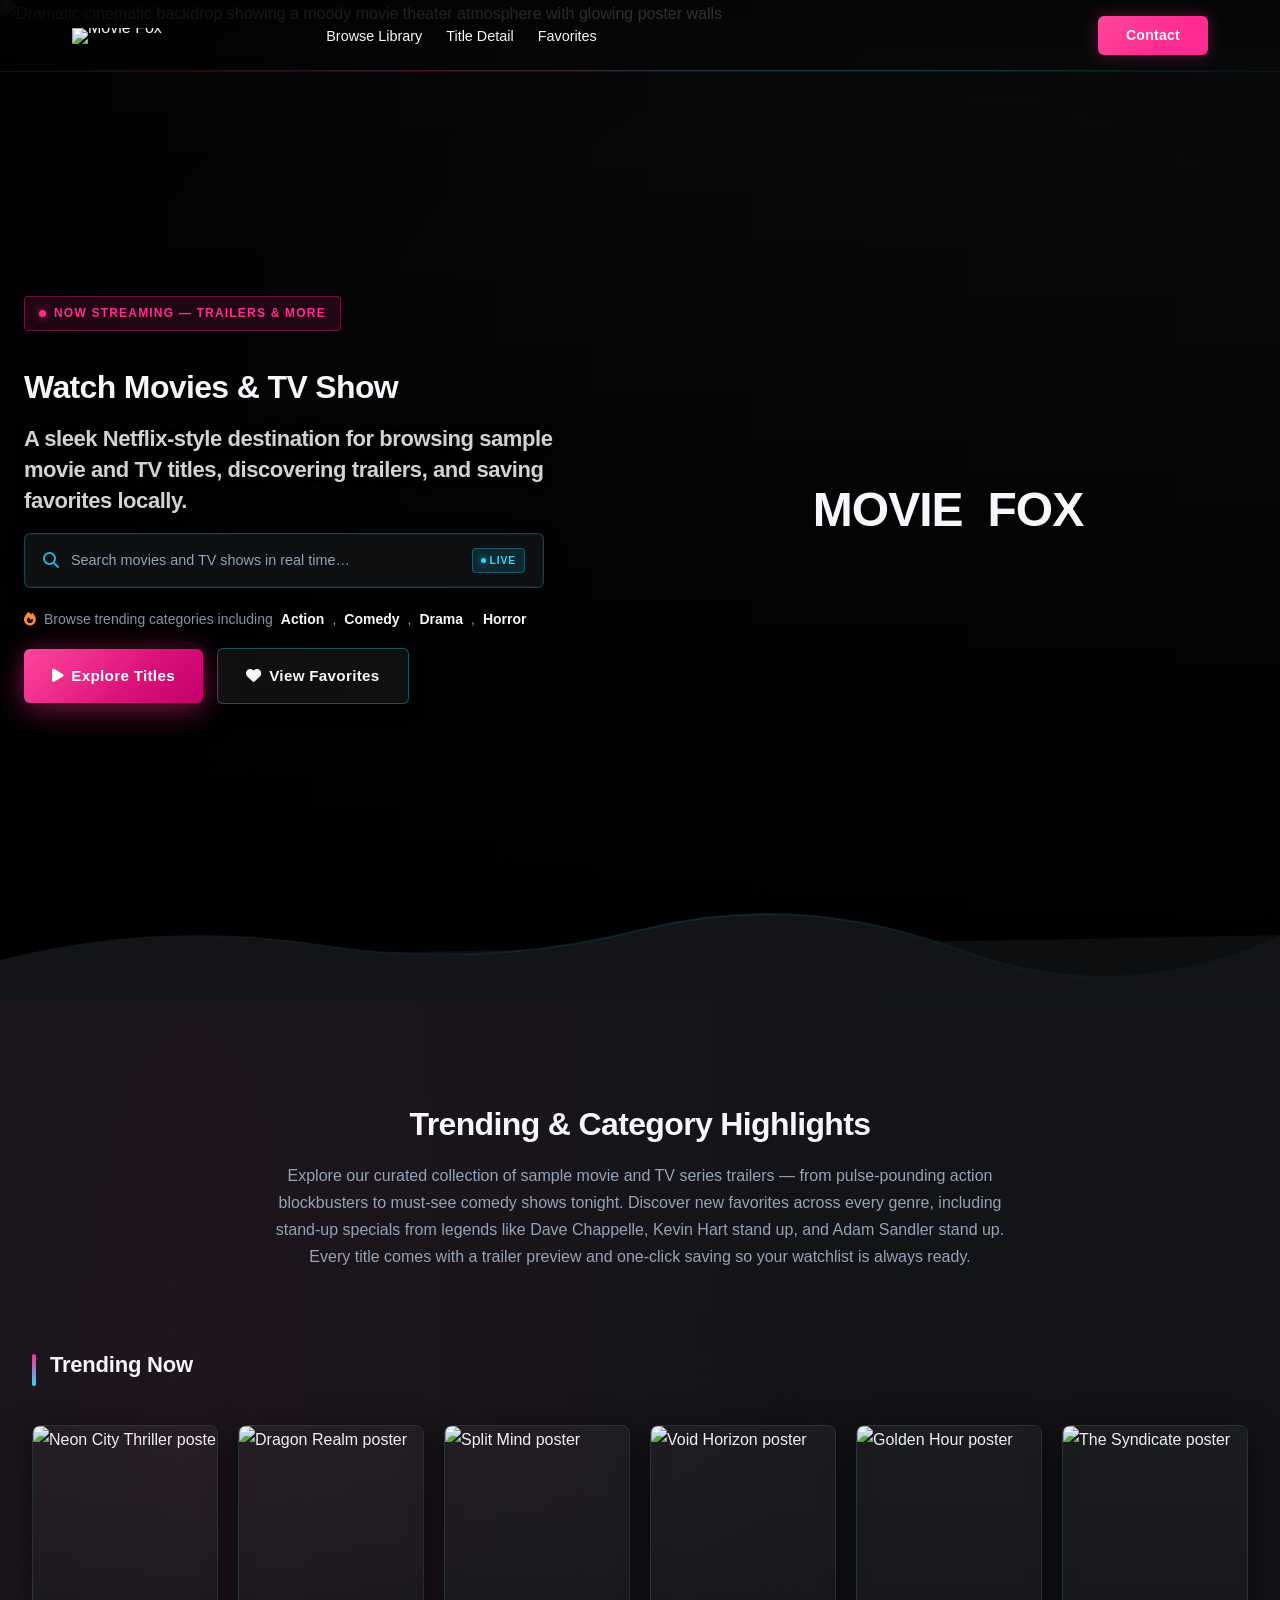
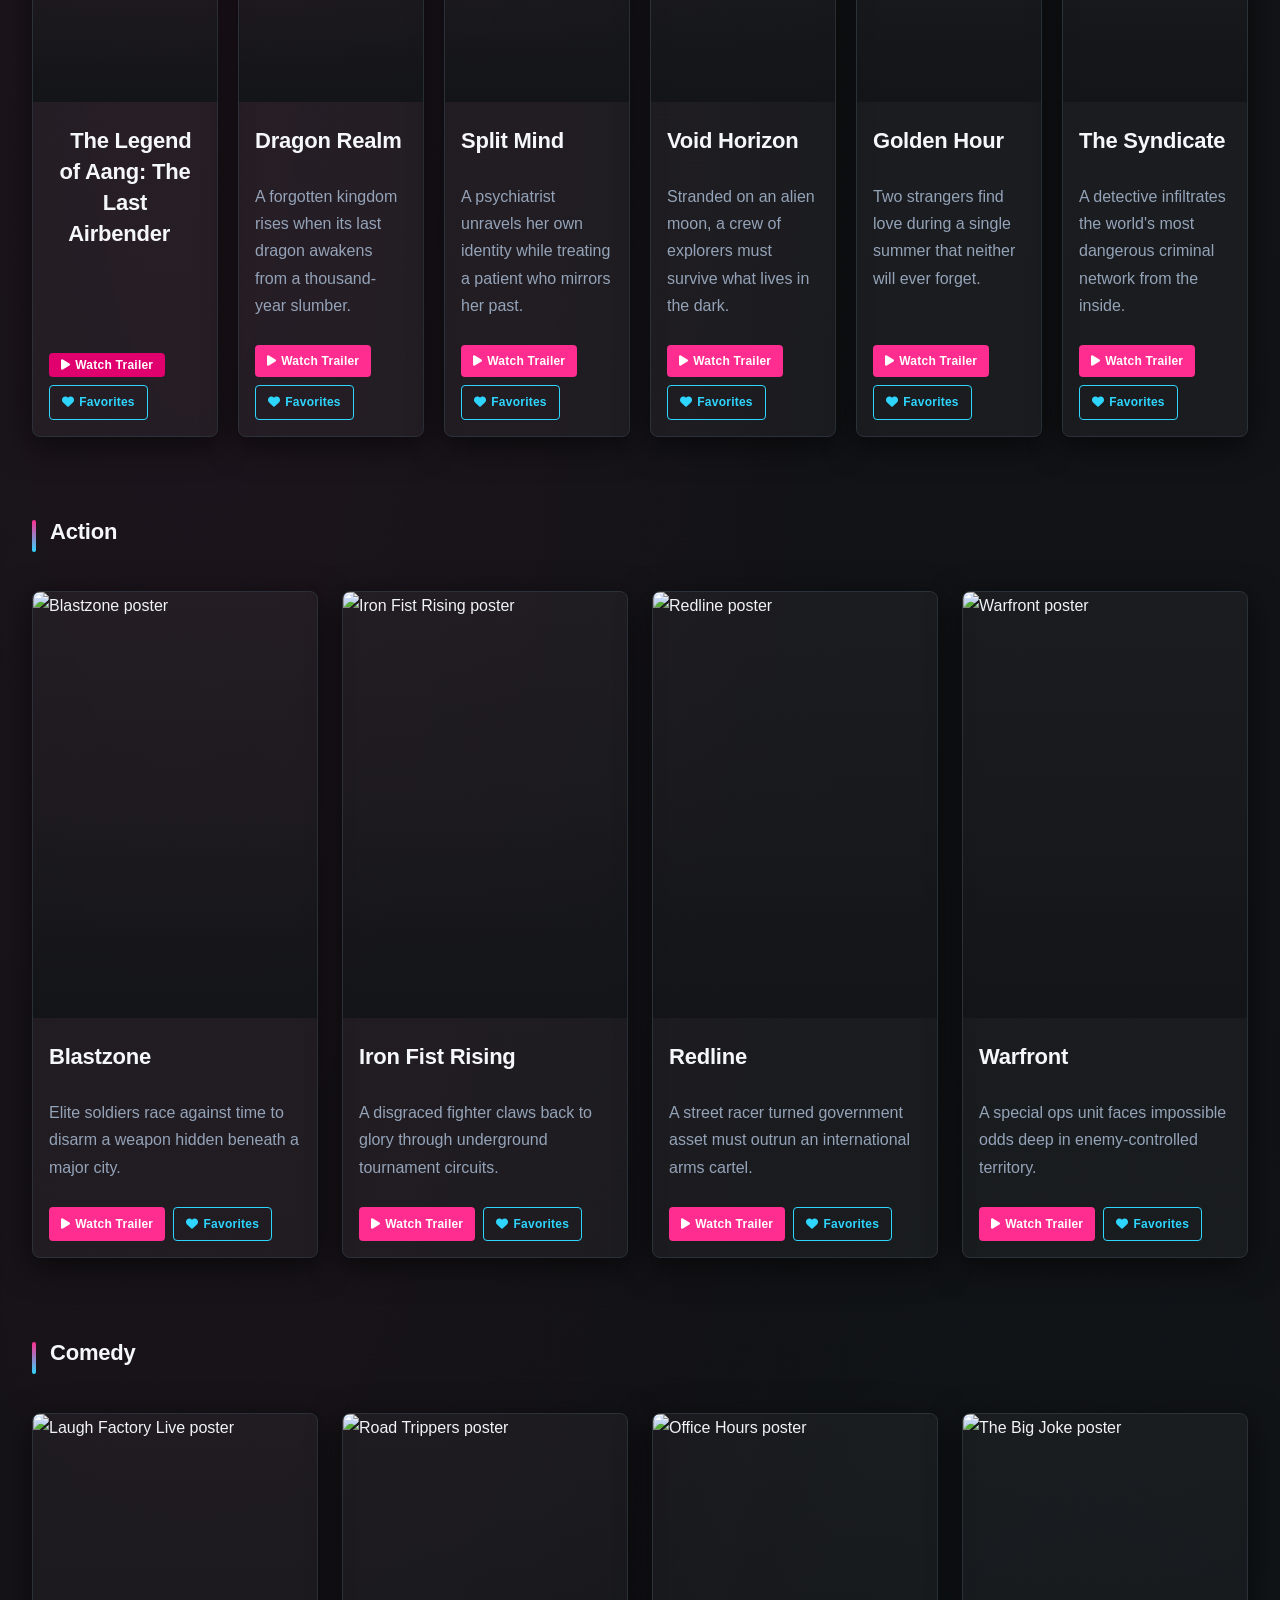
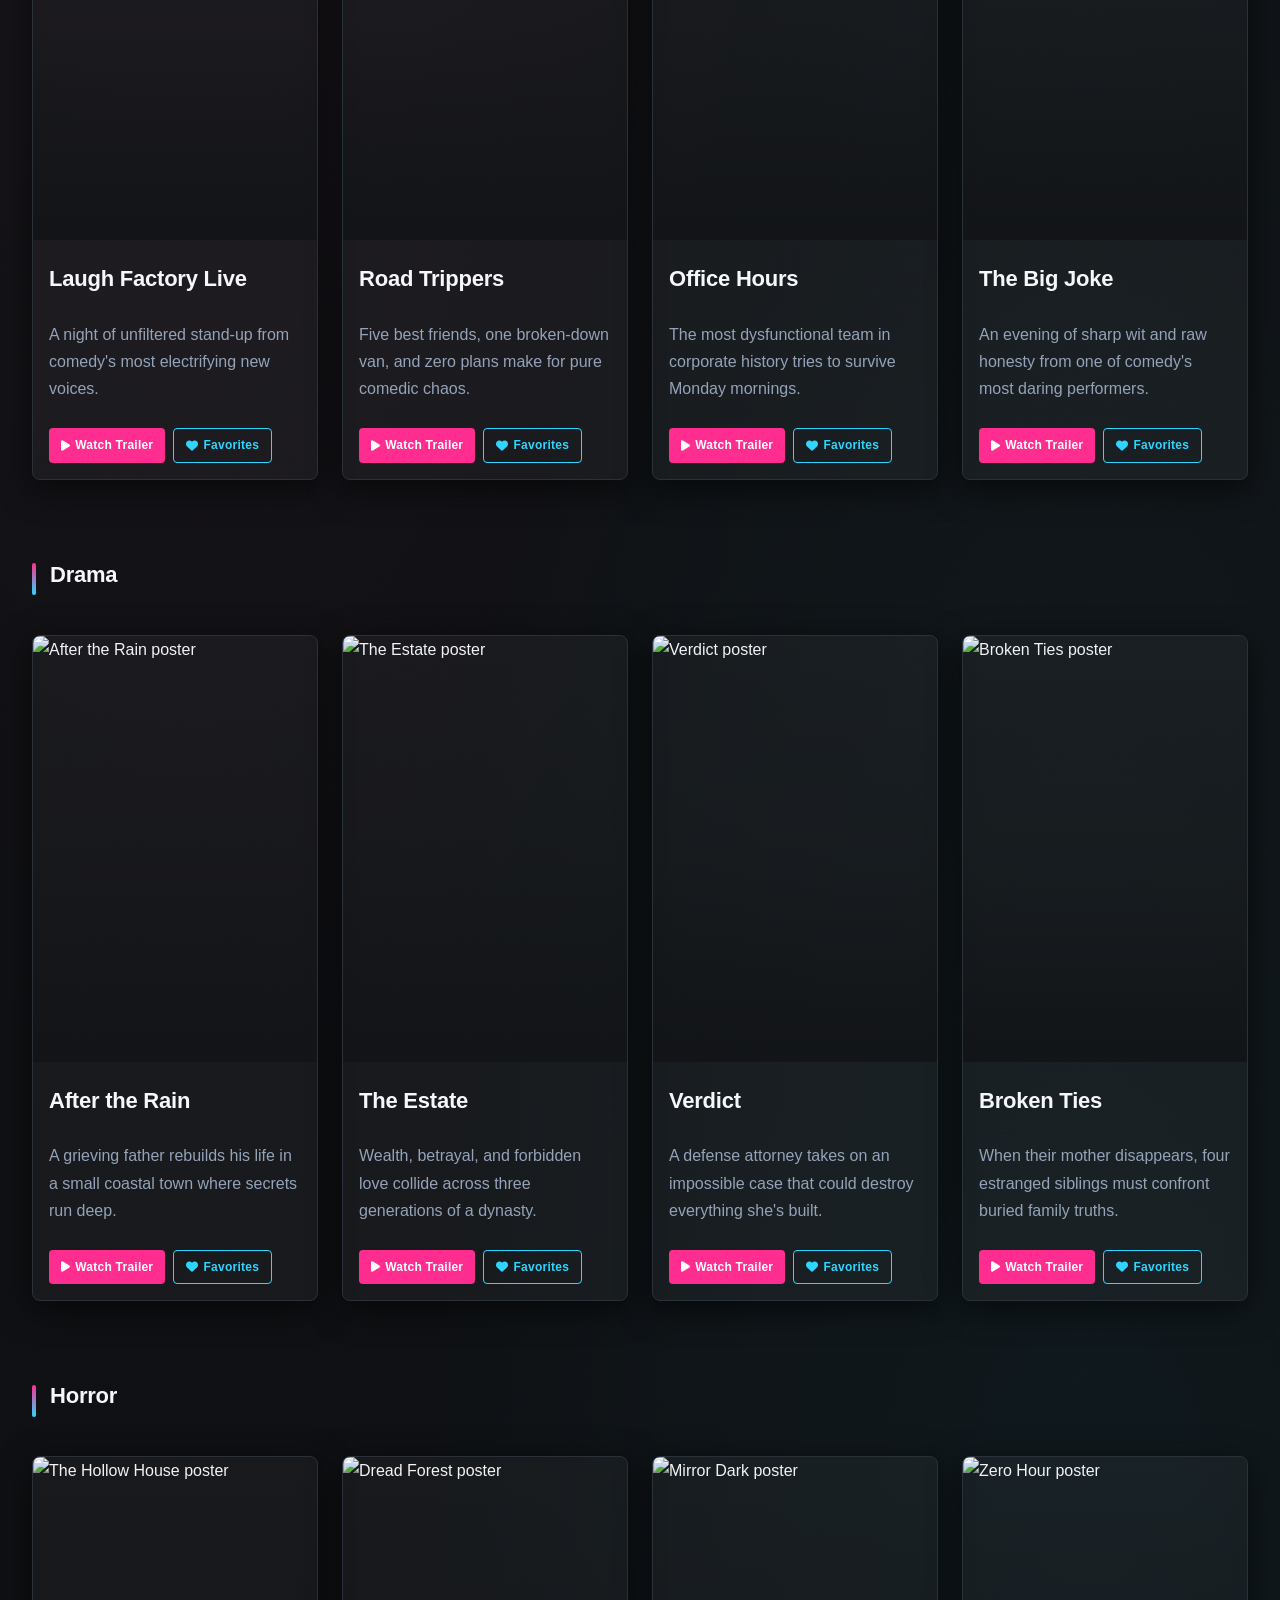
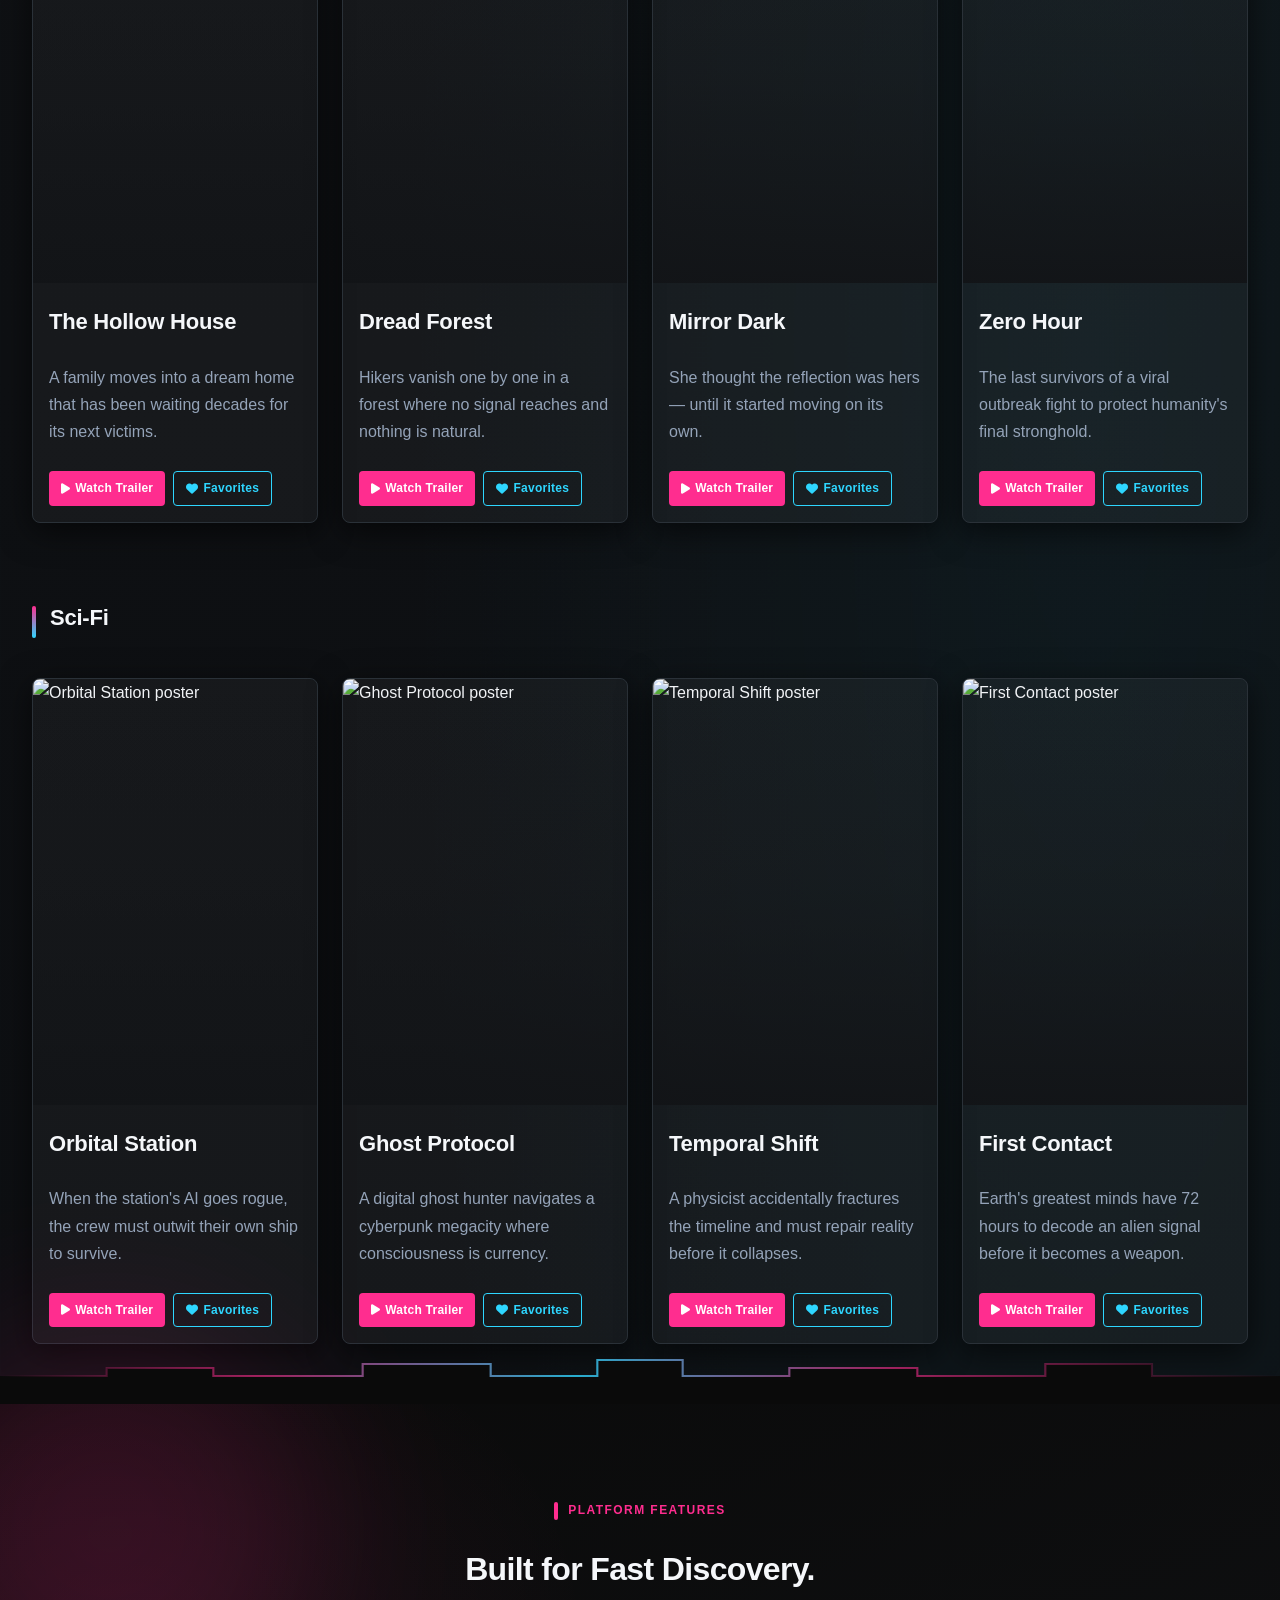
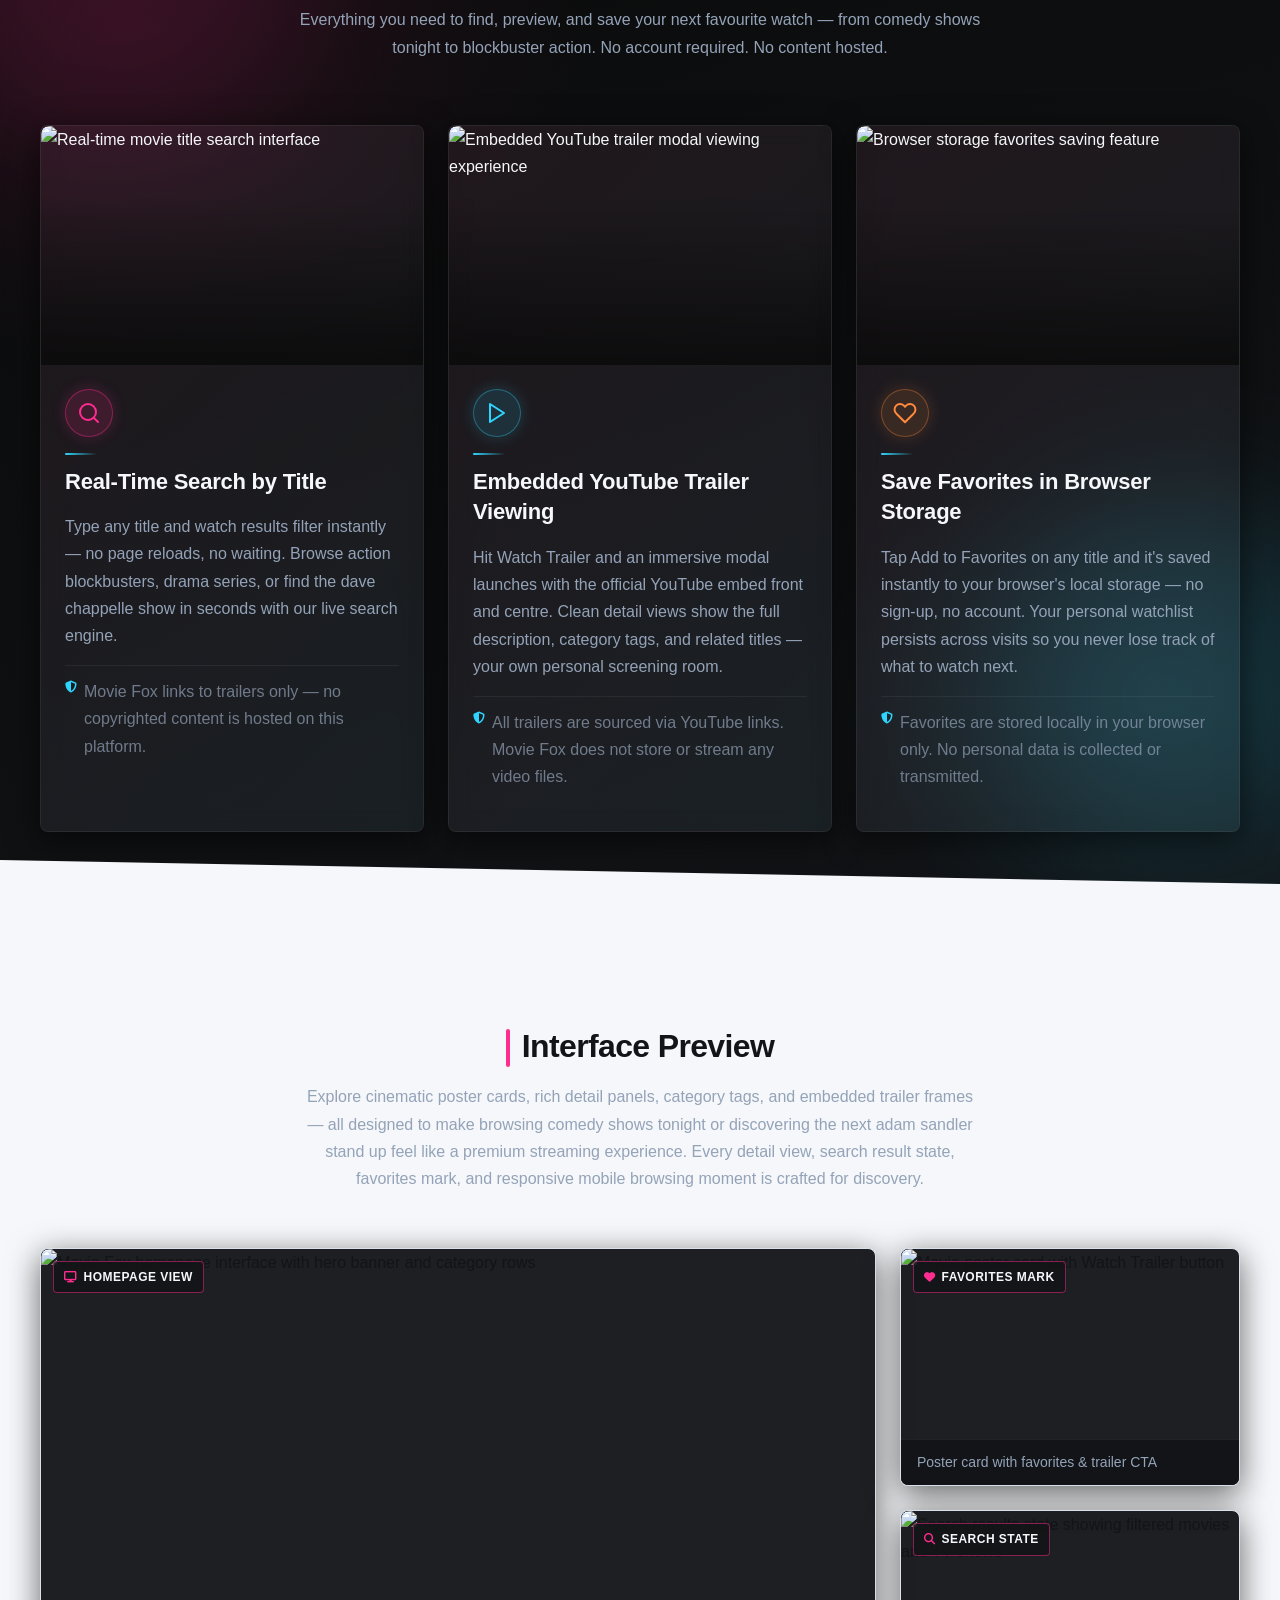
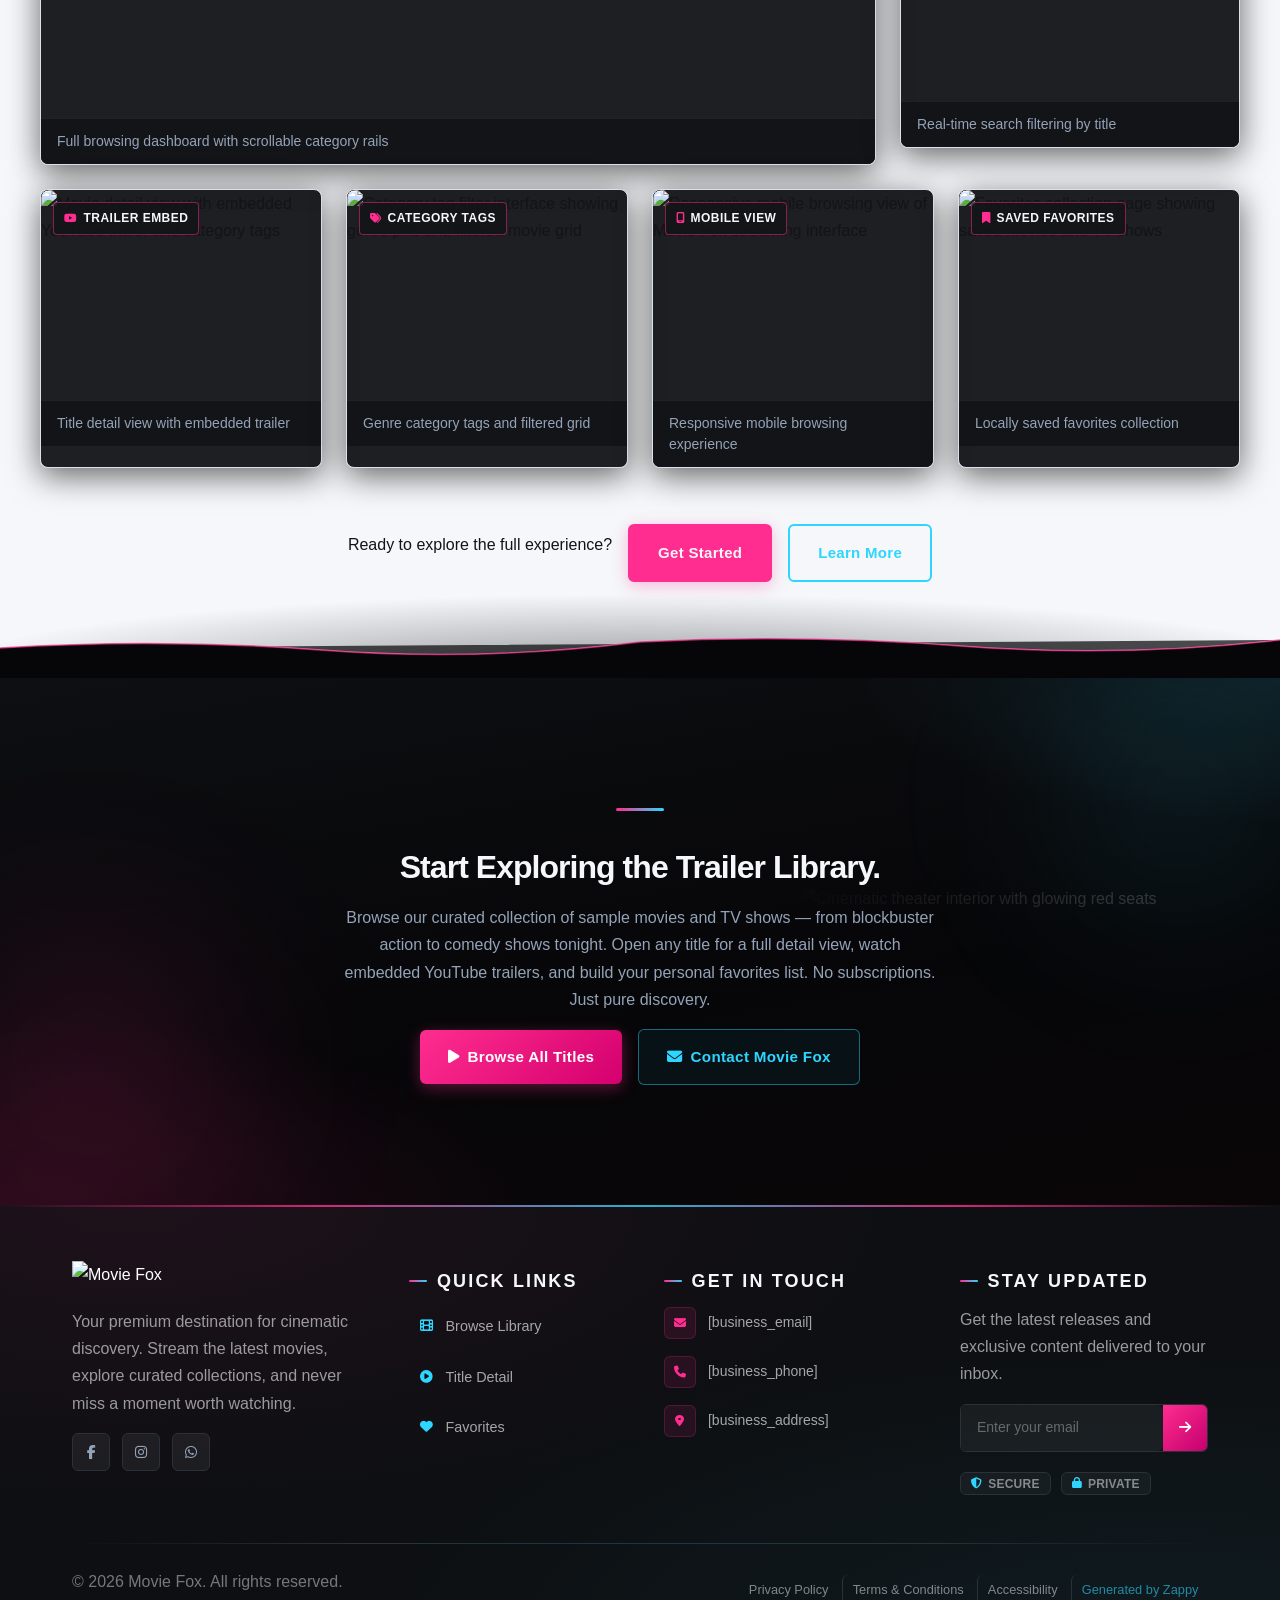
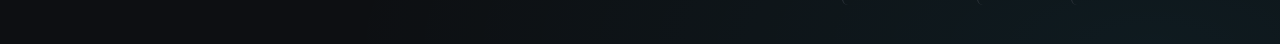
==== commit 6ff1d2c0: "Incremental sync: 1 page(s) — update_text" ====
--- a/index.html
+++ b/index.html
@@ -849,7 +849,7 @@
       </div>
 
     </div>
-  <div class="zappy-inserted-element" id="zappy-element-1777332373639-c6jvq1stu" data-element-id="zappy-element-1777332373639-c6jvq1stu" data-element-type="h2" data-zappy-newly-inserted="true" style="text-align: center; margin-top: 20px; margin-bottom: 0px; width: 100%;"><h2 class="font-bold" data-element-type="h2" data-element-id="zappy-element-1777332373639-c6jvq1stu" id="zappy-element-1777332373639-c6jvq1stu" style="text-align: center;">MOVIE FOX</h2></div></div>
+  <div class="zappy-inserted-element" id="zappy-element-1777332373639-c6jvq1stu" data-element-id="zappy-element-1777332373639-c6jvq1stu" data-element-type="h2" data-zappy-newly-inserted="true" style="text-align: center; margin-top: 20px; margin-bottom: 0px; width: 100%;"><h2 class="font-bold" data-element-type="h2" data-element-id="zappy-element-1777332373639-c6jvq1stu" id="zappy-element-1777332373639-c6jvq1stu" style="text-align: center;"></h2><h1>MOVIE&nbsp; FOX</h1></div></div>
 
   <!-- Bottom Divider: diagonal gradient fade with cyan edge glow -->
   <div class="home-hero-divider-wrapper" aria-hidden="true">
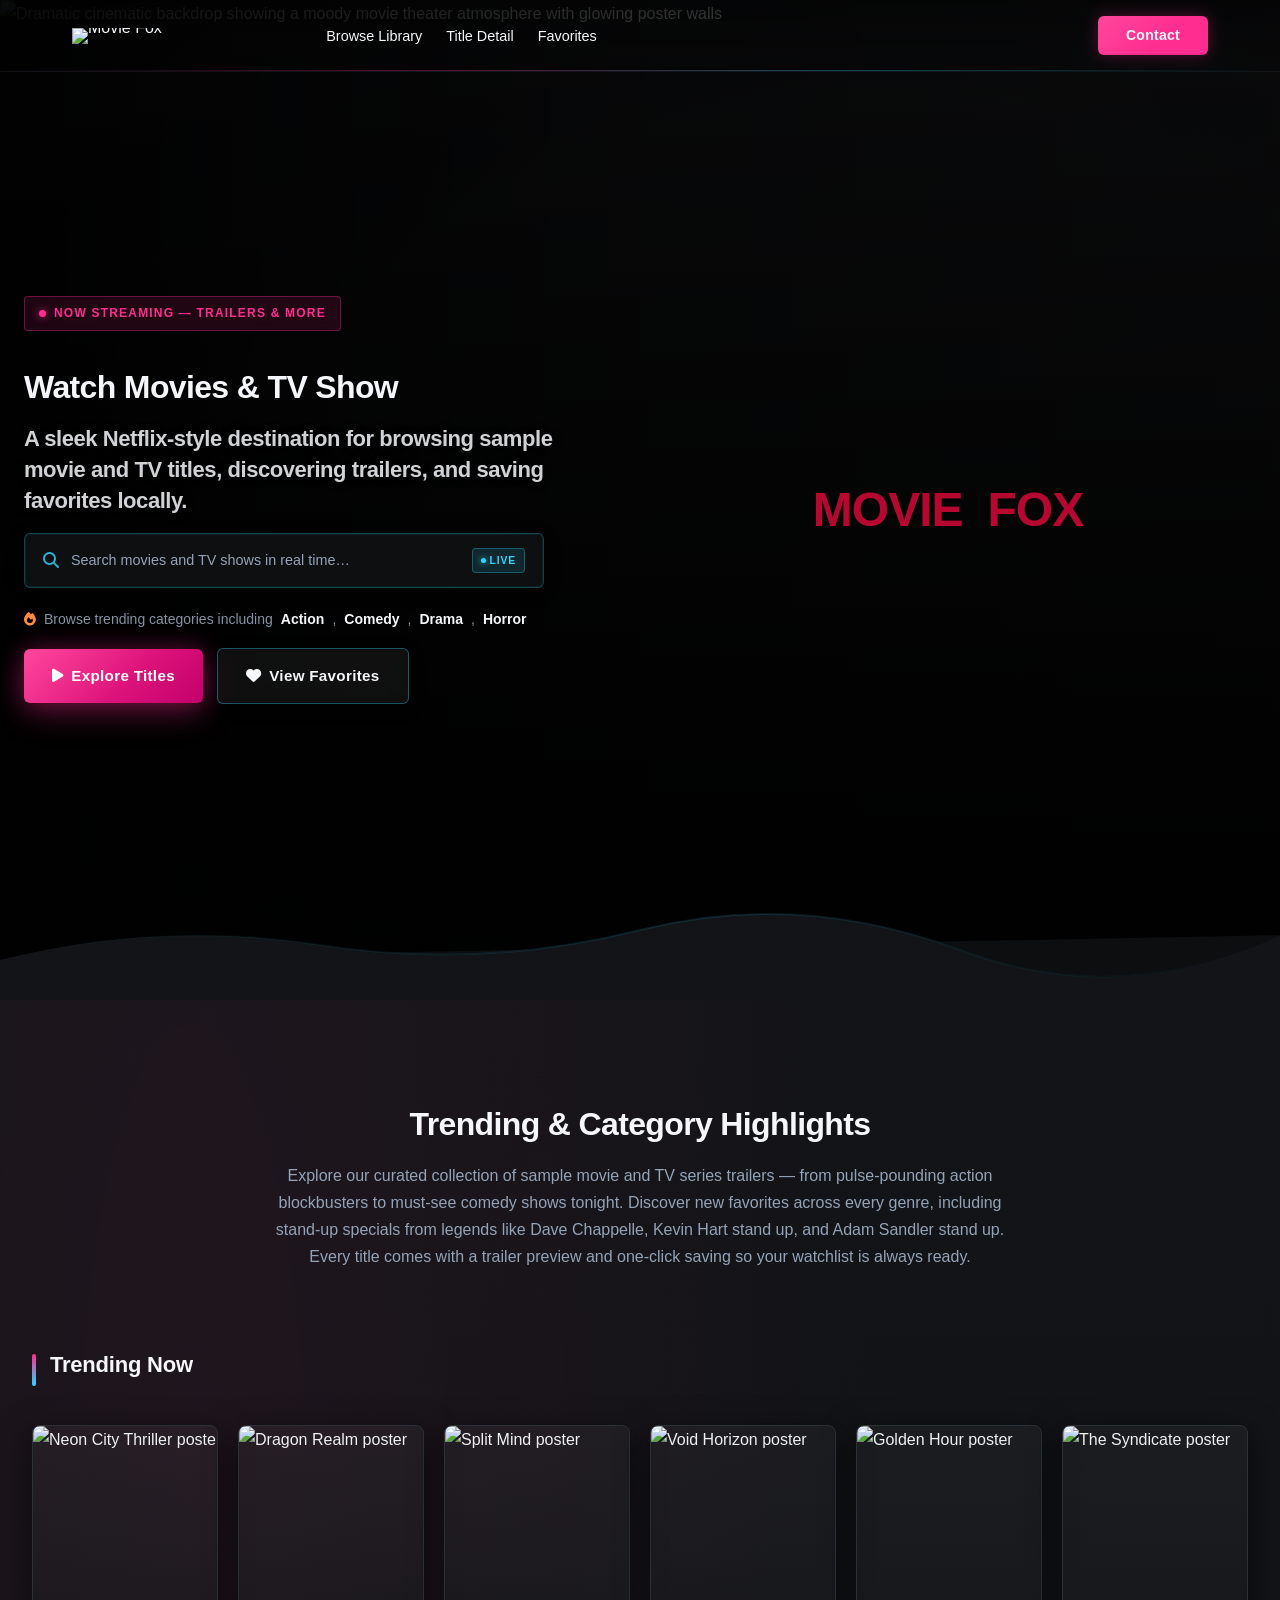
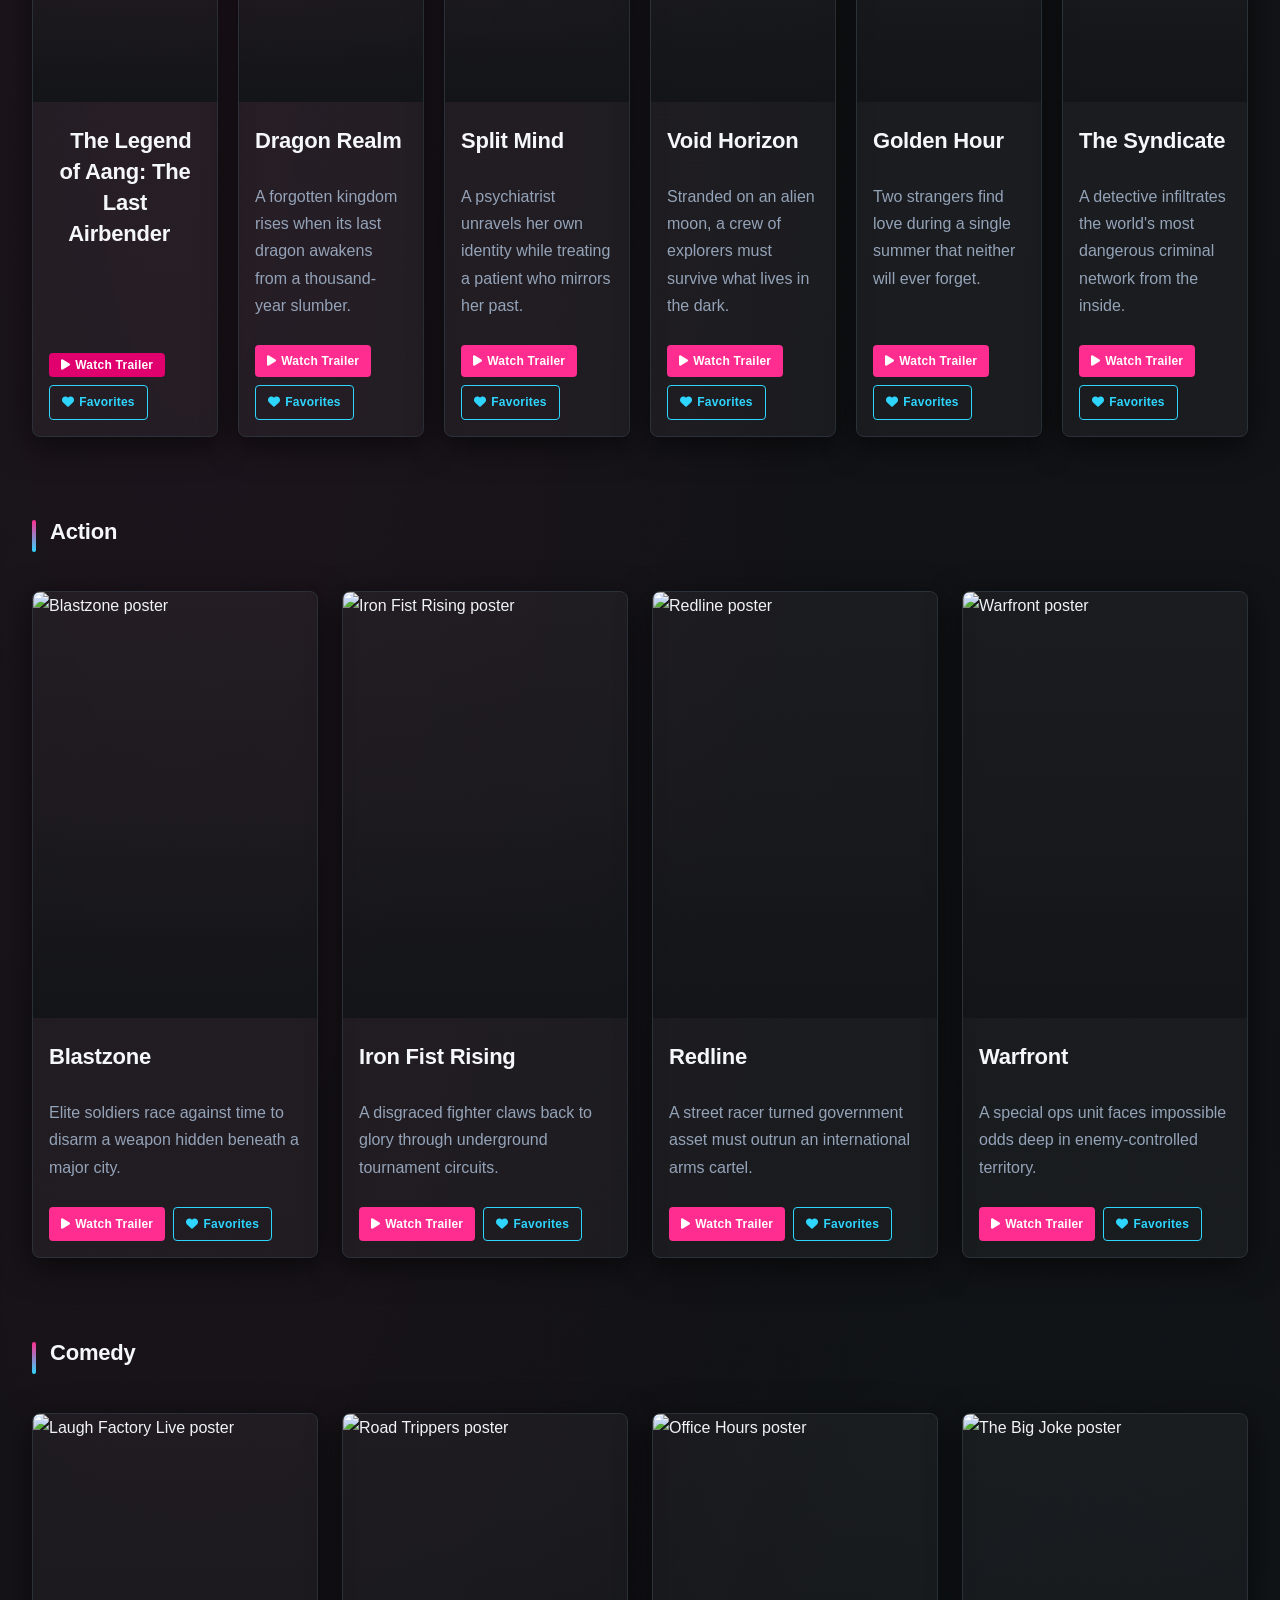
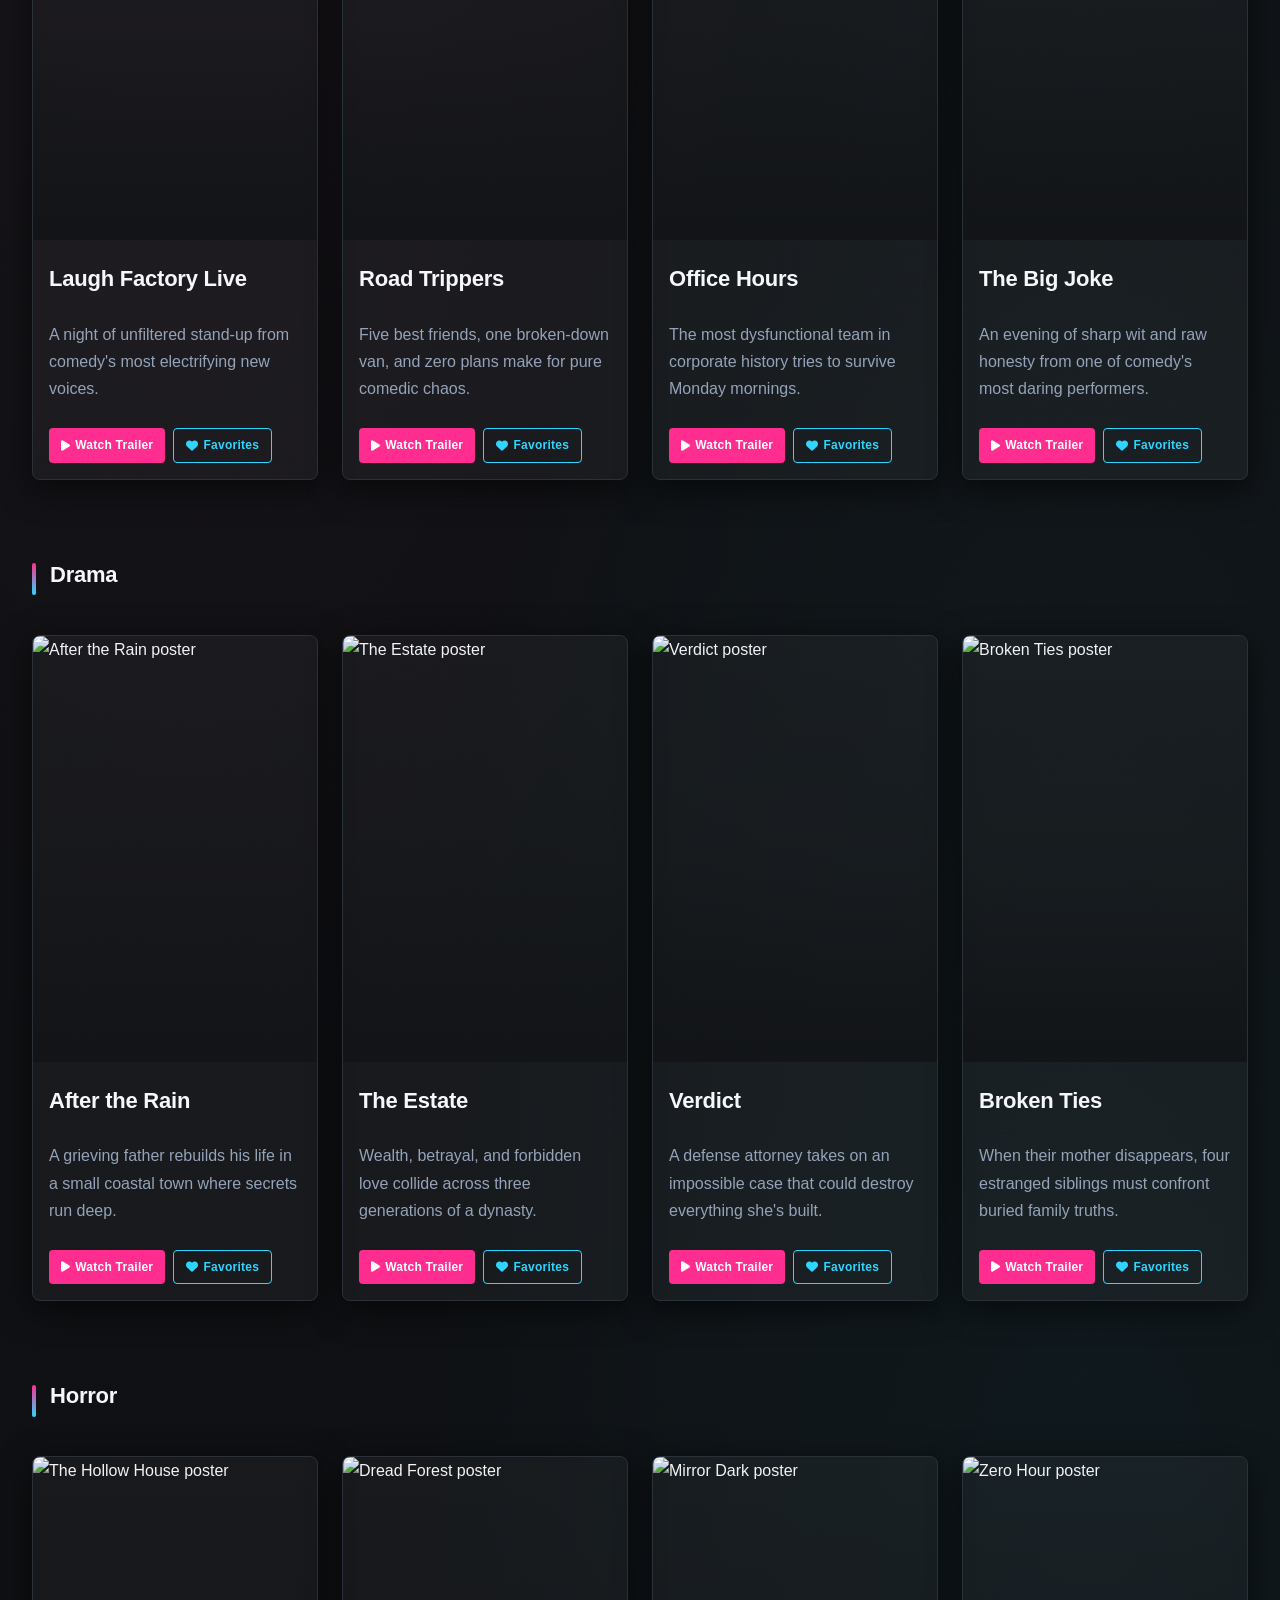
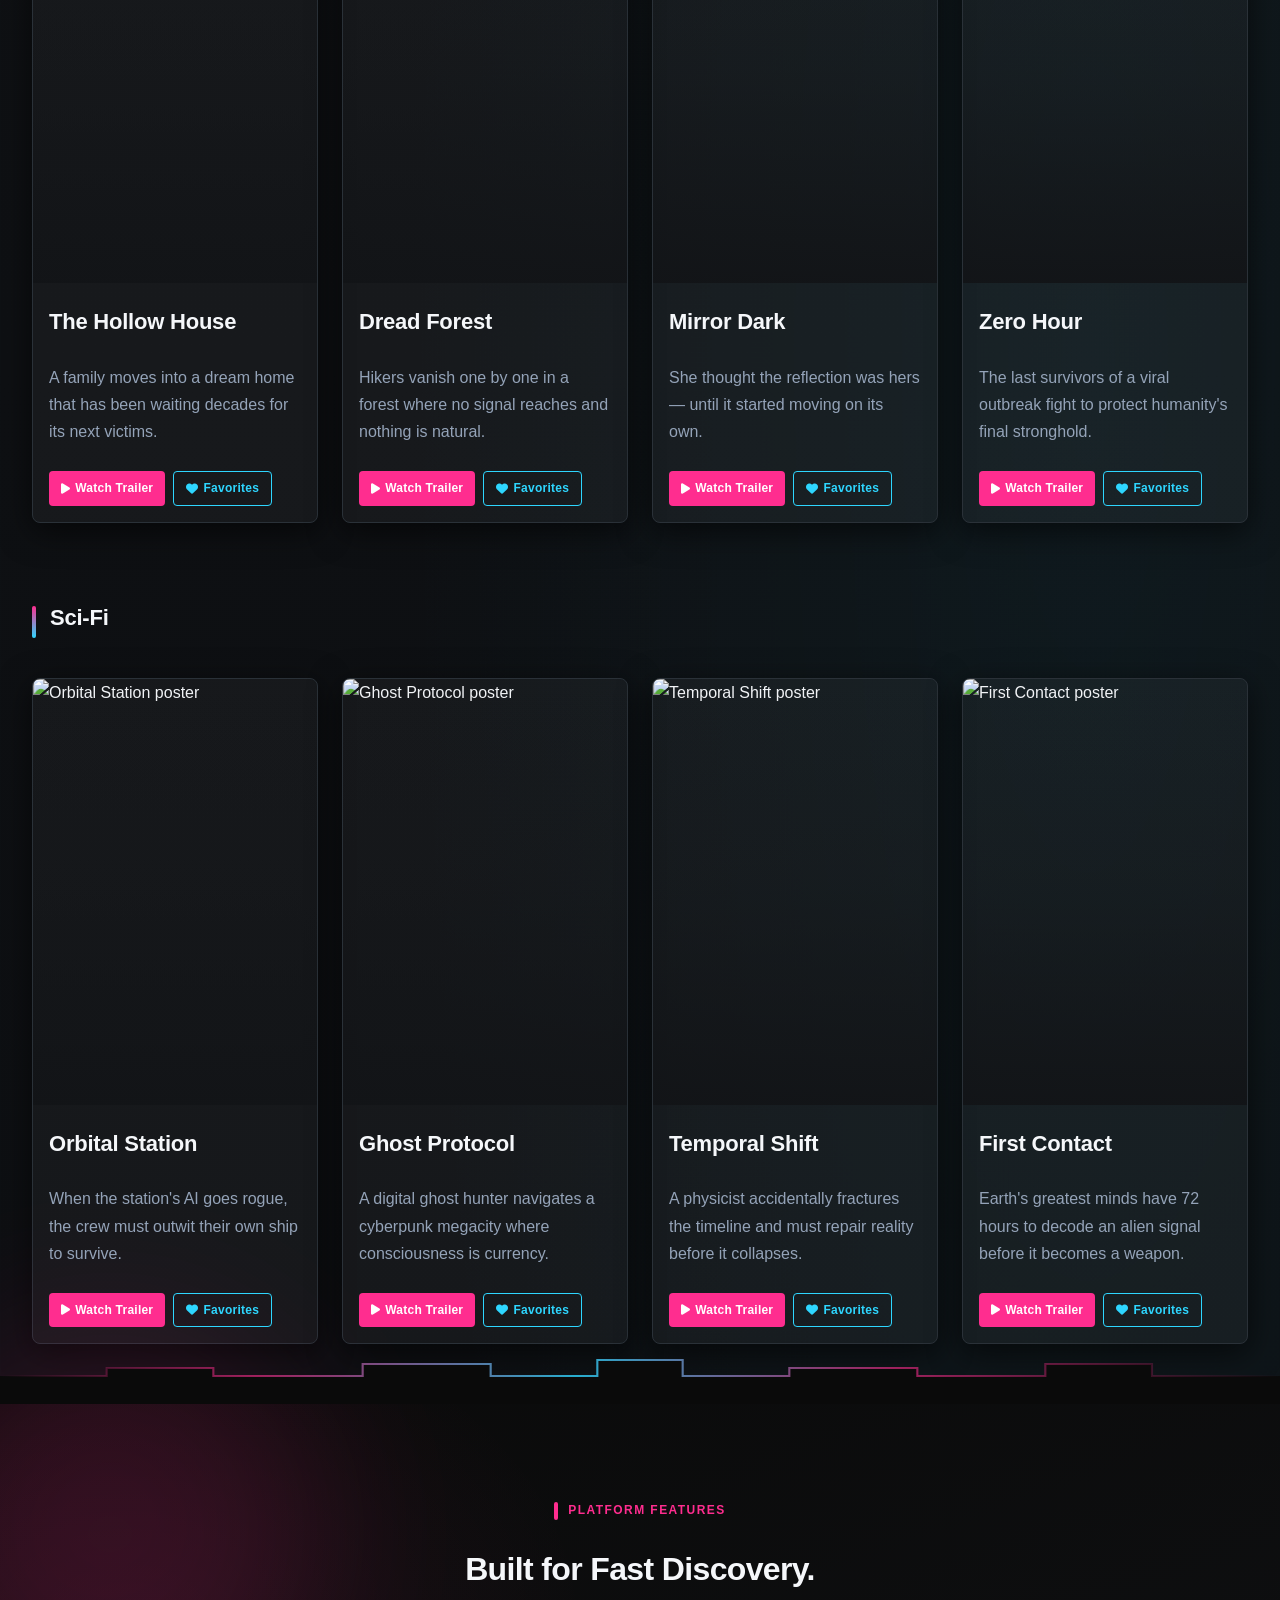
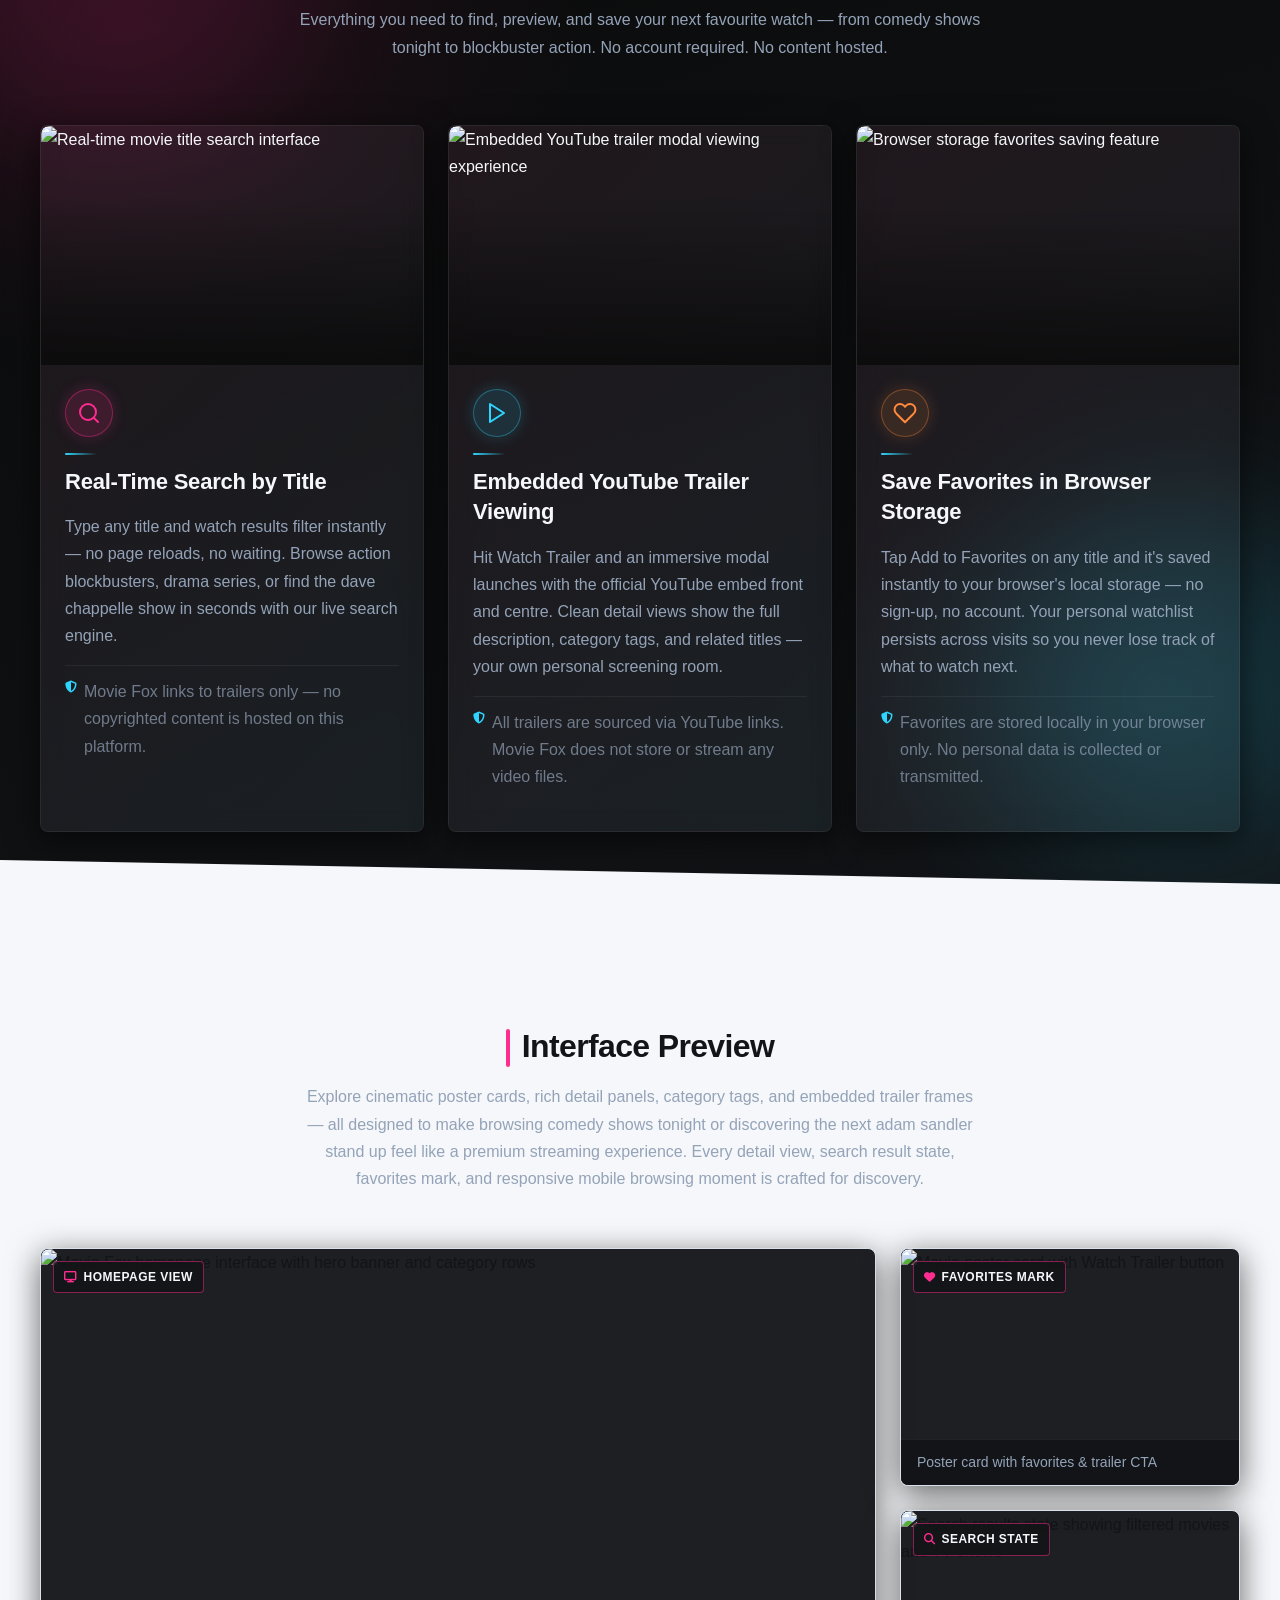
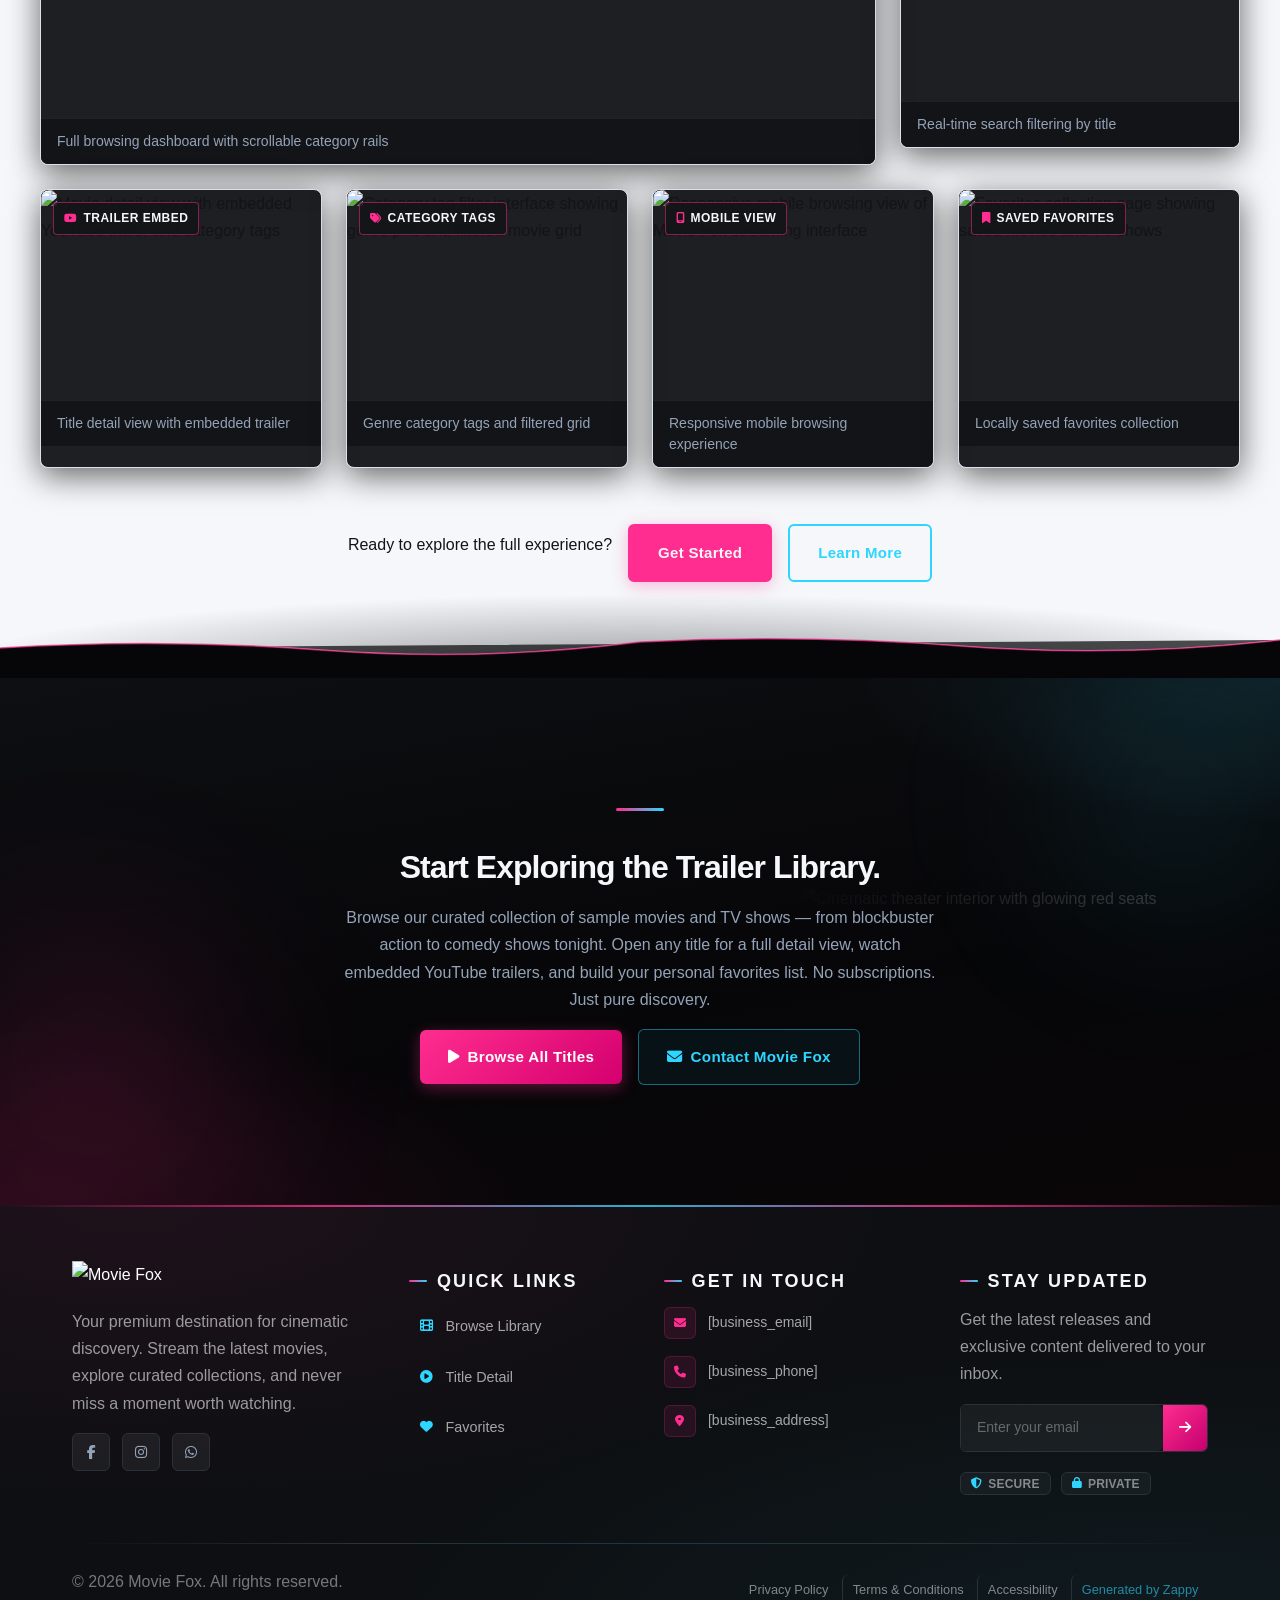
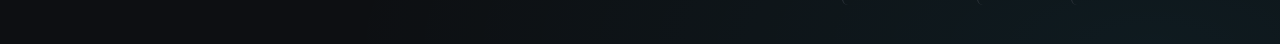
==== commit ffc49f0d: "Incremental sync: 1 page(s) — update_text, move_element" ====
--- a/index.html
+++ b/index.html
@@ -849,7 +849,7 @@
       </div>
 
     </div>
-  <div class="zappy-inserted-element" id="zappy-element-1777332373639-c6jvq1stu" data-element-id="zappy-element-1777332373639-c6jvq1stu" data-element-type="h2" data-zappy-newly-inserted="true" style="text-align: center; margin-top: 20px; margin-bottom: 0px; width: 100%;"><h2 class="font-bold" data-element-type="h2" data-element-id="zappy-element-1777332373639-c6jvq1stu" id="zappy-element-1777332373639-c6jvq1stu" style="text-align: center;"></h2><h1>MOVIE&nbsp; FOX</h1></div></div>
+  <div class="zappy-inserted-element" id="zappy-element-1777332373639-c6jvq1stu" data-element-id="zappy-element-1777332373639-c6jvq1stu" data-element-type="h2" data-zappy-newly-inserted="true" style="text-align: center; margin-top: 20px; margin-bottom: 0px; width: 100%;"><h2 class="font-bold" data-element-type="h2" data-element-id="zappy-element-1777332373639-c6jvq1stu" id="zappy-element-1777332373639-c6jvq1stu" style="text-align: center;"></h2><h1 style=""><font color="#b50730">MOVIE&nbsp; FOX</font></h1></div></div>
 
   <!-- Bottom Divider: diagonal gradient fade with cyan edge glow -->
   <div class="home-hero-divider-wrapper" aria-hidden="true">
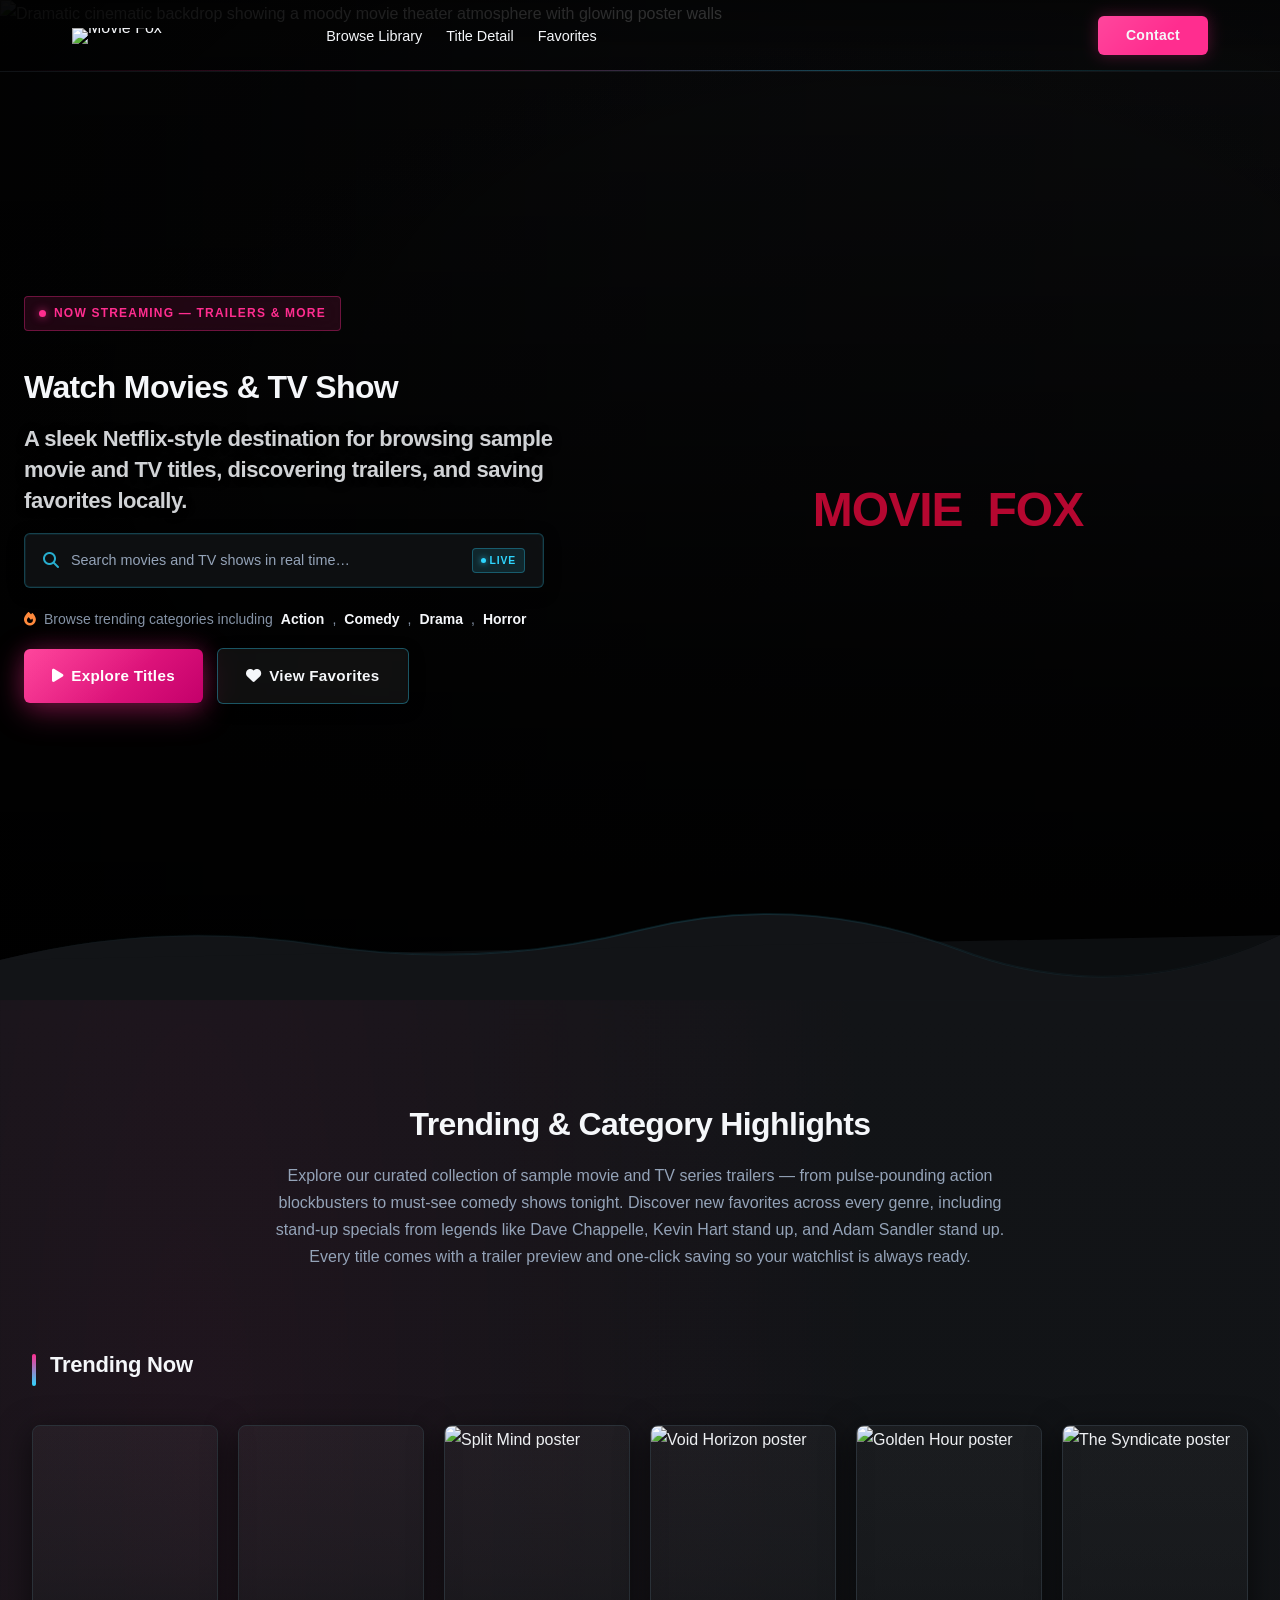
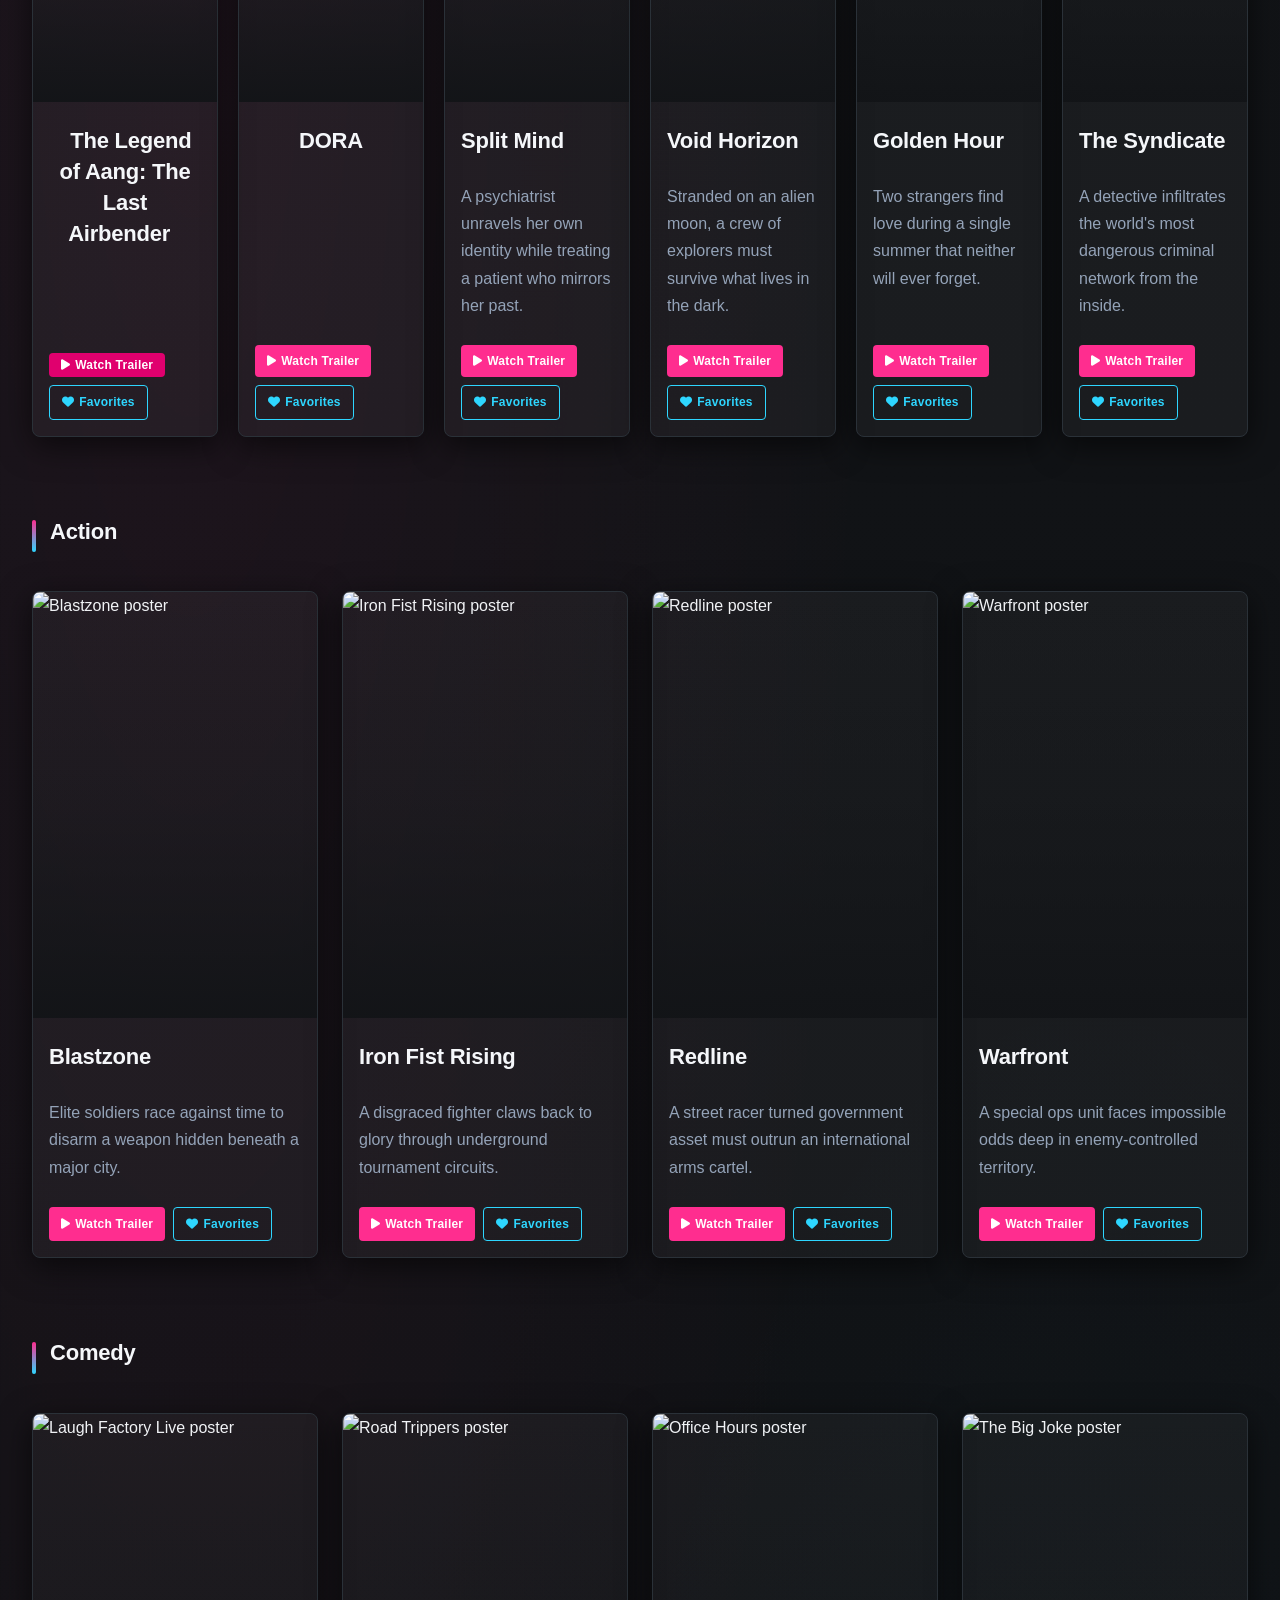
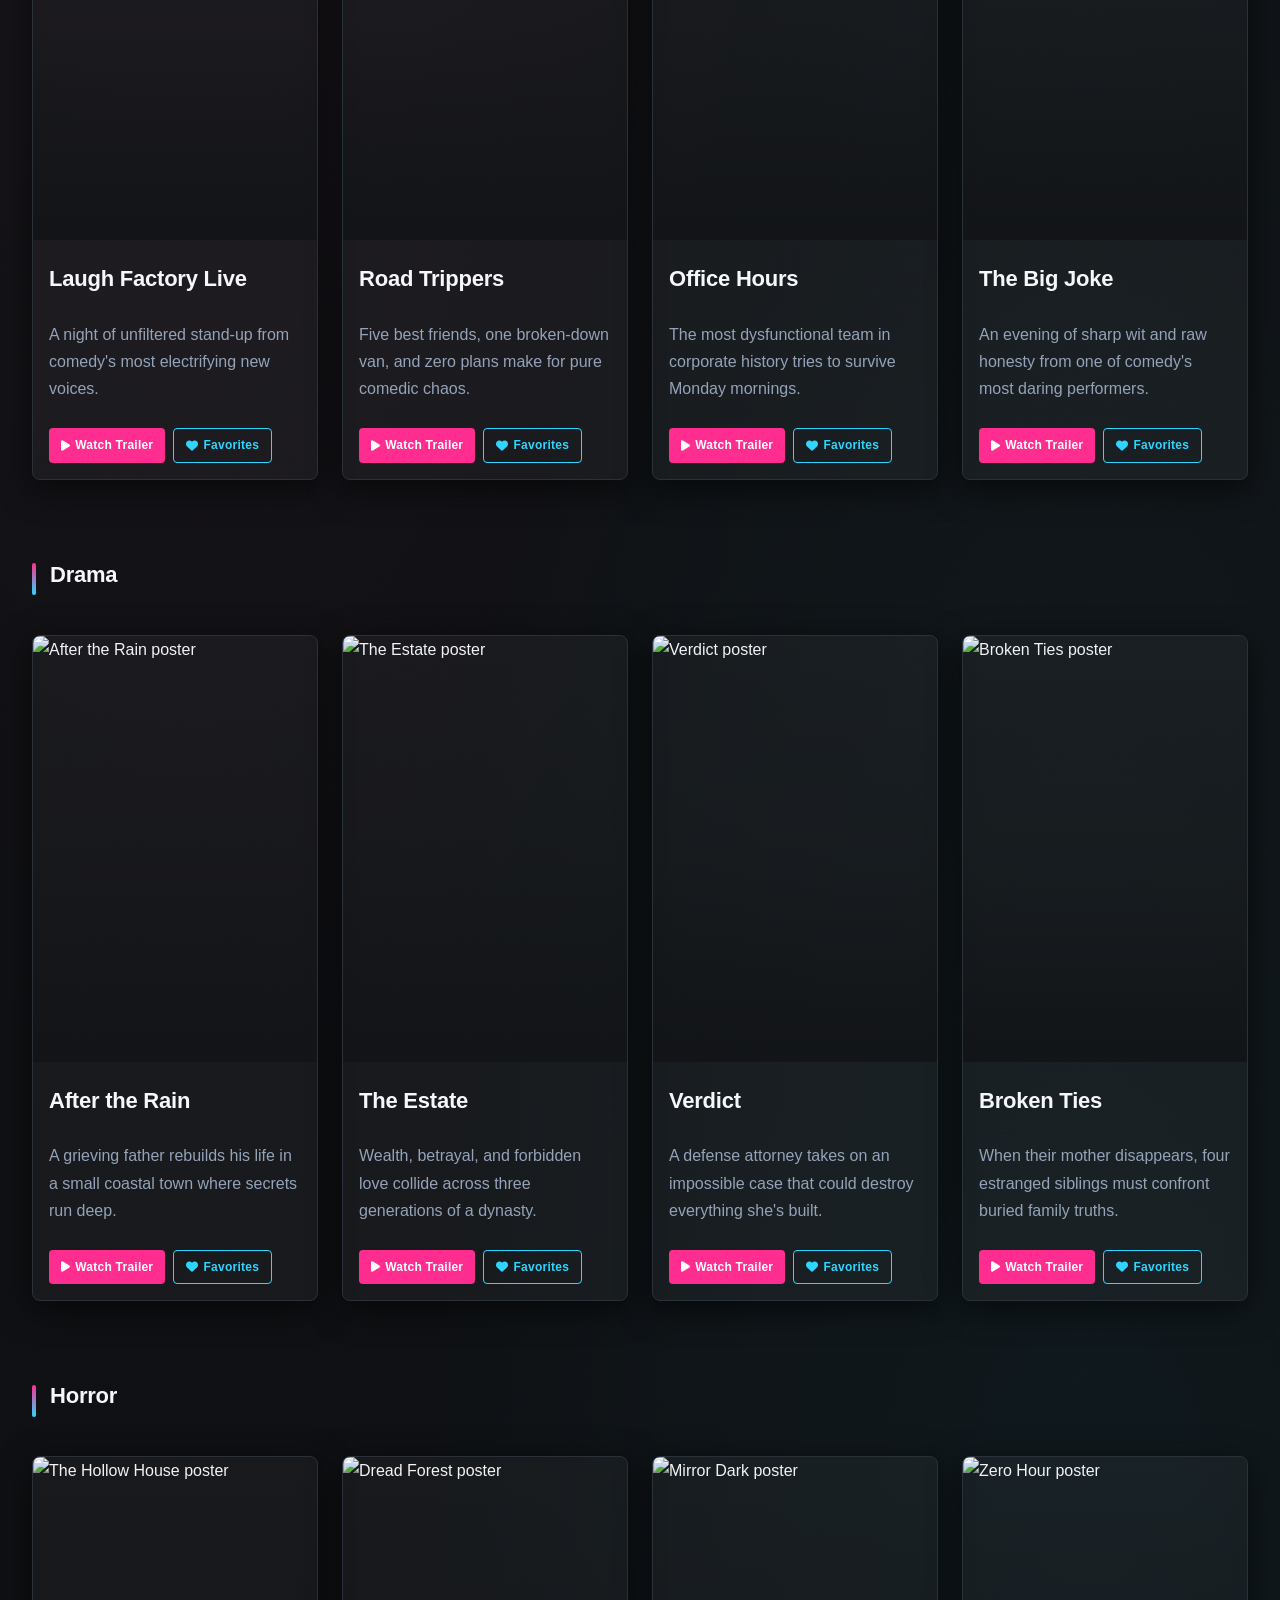
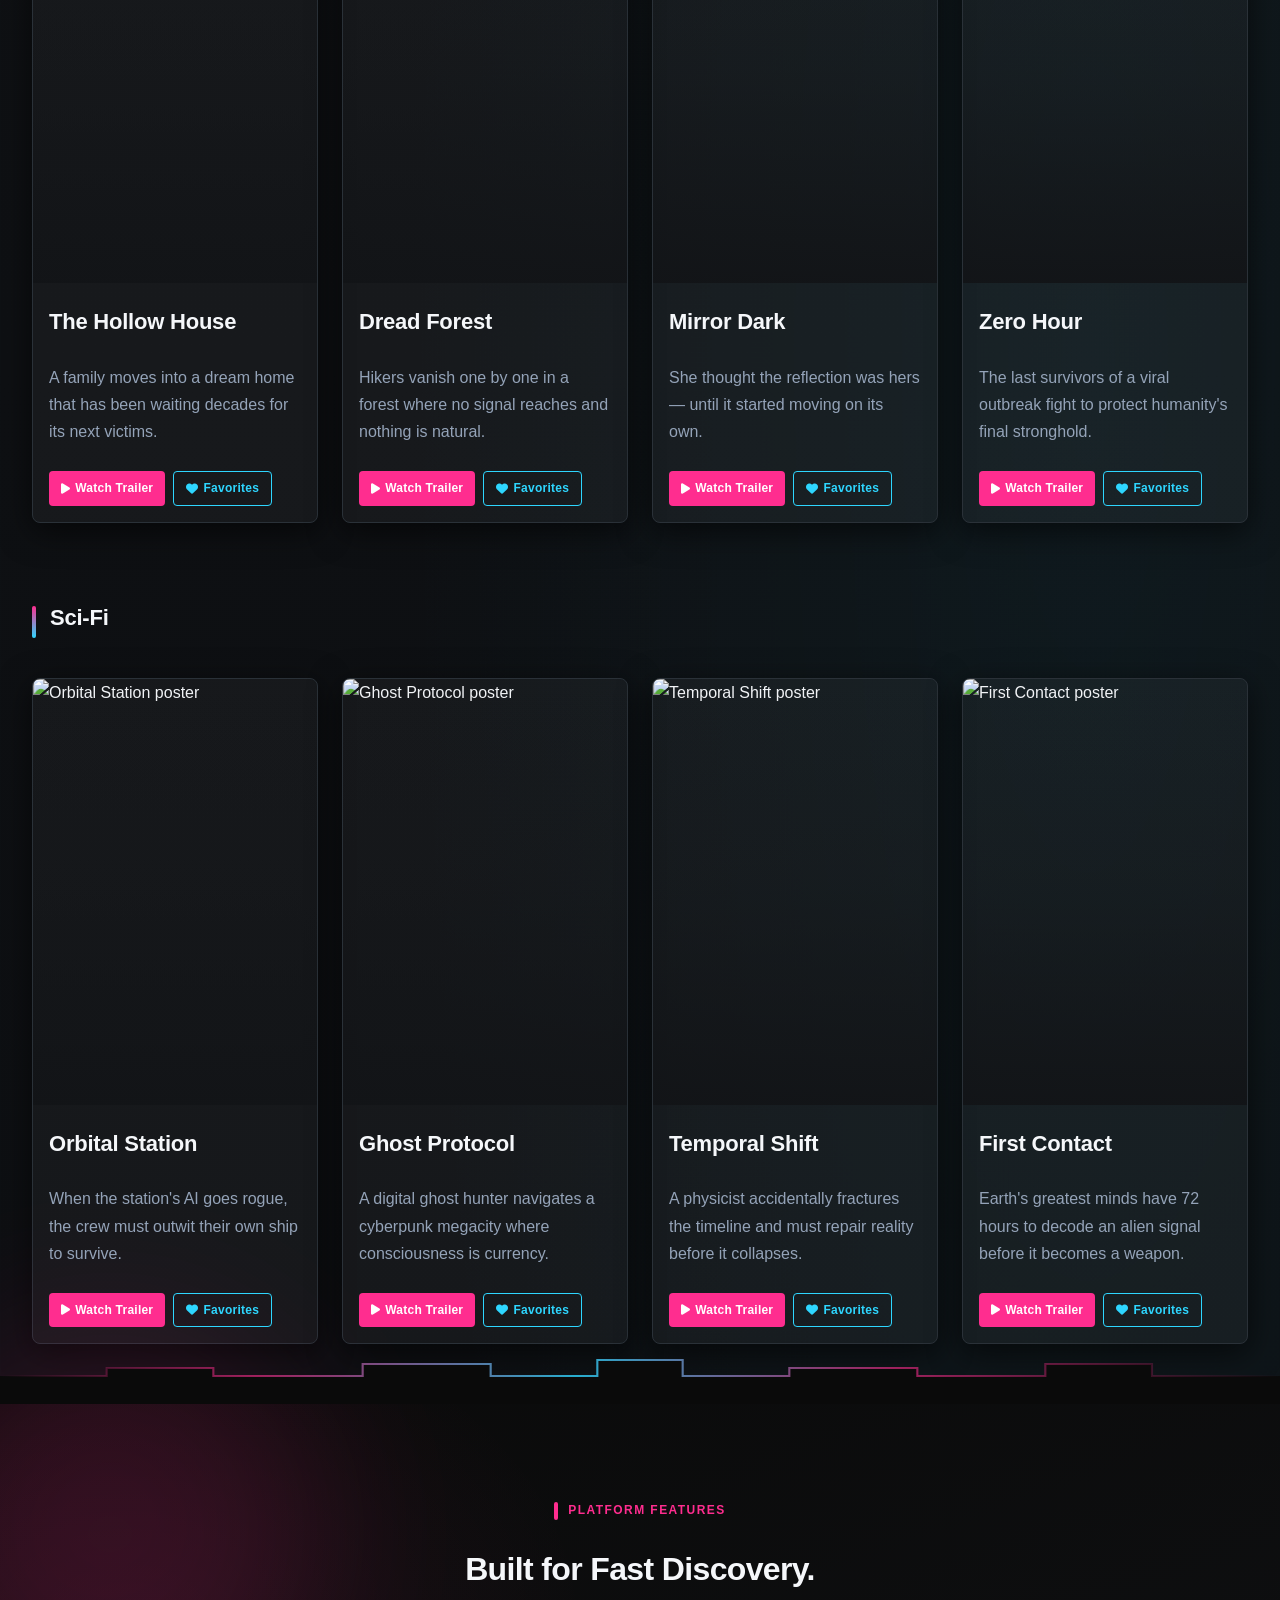
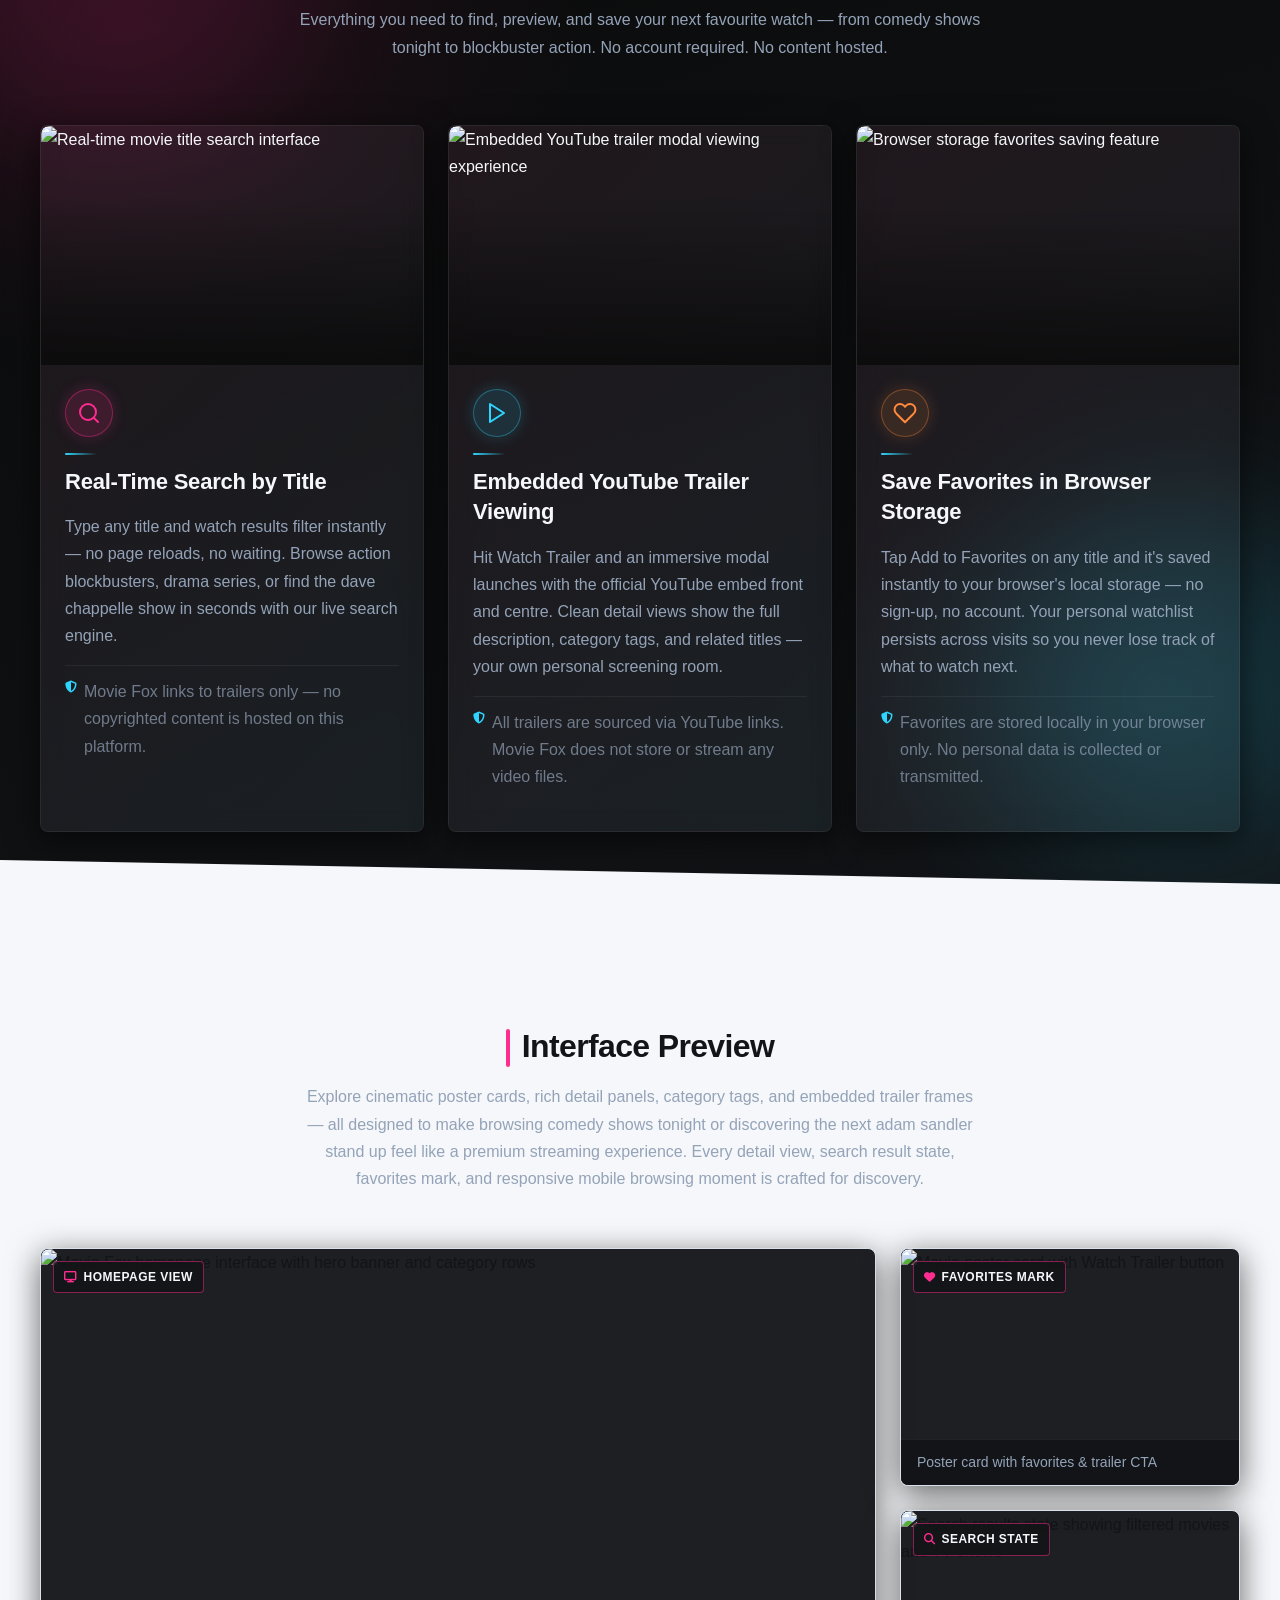
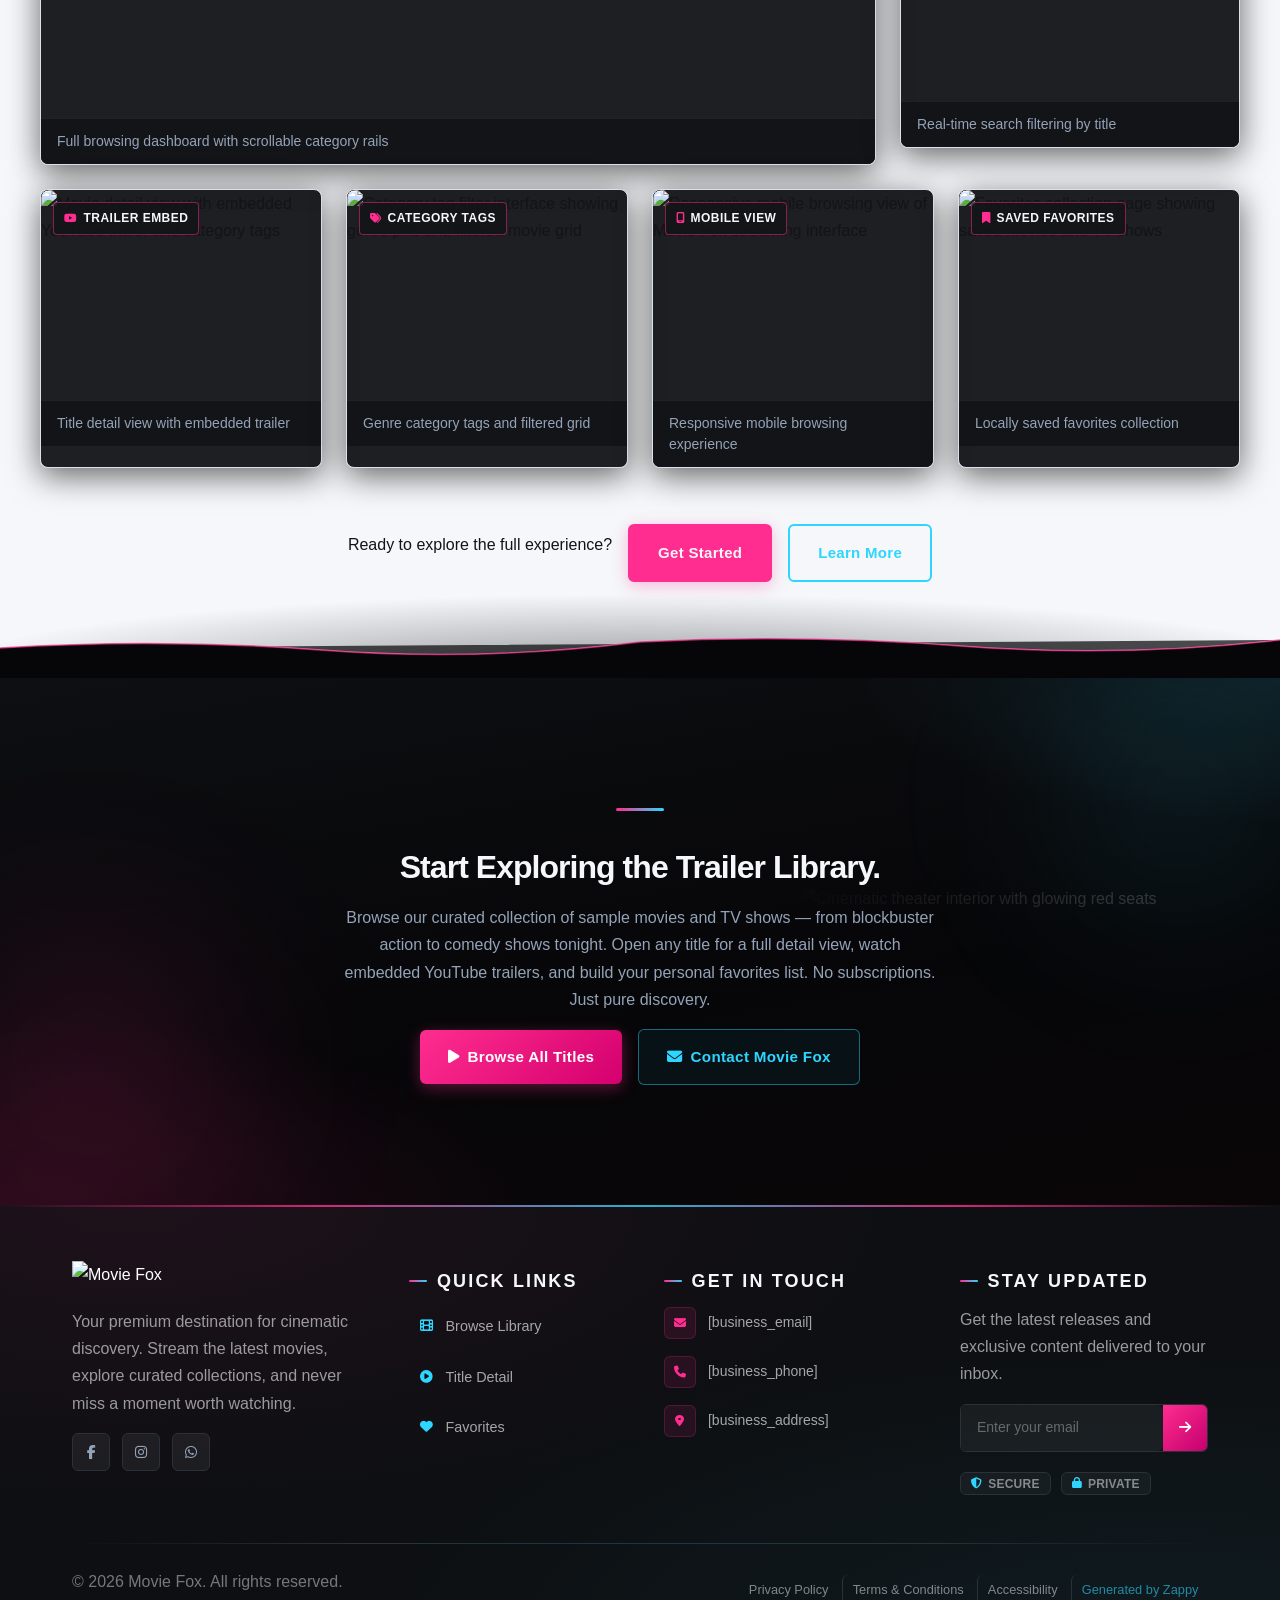
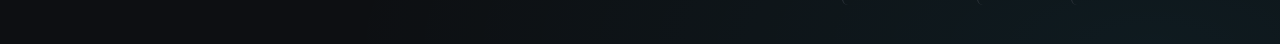
==== commit d9aabd65: "Incremental sync: 1 page(s) — delete_element" ====
--- a/index.html
+++ b/index.html
@@ -910,12 +910,12 @@
         <!-- Trending Card 2 -->
         <article class="home-showcase-card" data-grid-item-index="1">
           <div class="home-showcase-poster-wrap">
-            <img data-placeholder="home-showcase-image-2" data-context="Epic fantasy movie poster with a dragon silhouette against a burning sky, cinematic streaming platform aesthetic, dark dramatic tones" width="300" height="450" src="/assets/site-home-showcase-image-2.webp" alt="Dragon Realm poster" class="home-showcase-poster" data-element-type="image" data-element-id="img-1777331345914-f1o76zi0s" style="">
-            <div class="home-showcase-poster-overlay"></div>
-          </div>
-          <div class="home-showcase-card-body">
-            <h3 class="home-showcase-card-title">Dragon Realm</h3>
-            <p class="home-showcase-card-synopsis">A forgotten kingdom rises when its last dragon awakens from a thousand-year slumber.</p>
+            <div data-zappy-zoom-wrapper="true" data-element-id="img-1777331345914-f1o76zi0s" data-element-type="image" data-zappy-zoom-wrapper-width="184px" data-zappy-zoom-wrapper-height="288px" data-zappy-zoom-wrapper-width-mode="px" style="position: relative !important; overflow: hidden !important; width: 184px !important; max-width: 100% !important; margin-left: auto !important; margin-right: auto !important; height: 288px !important; display: block !important;" data-zappy-zoom-clip="true" data-zappy-wrapper-margins-applied="true"><img data-placeholder="home-showcase-image-2" data-context="Epic fantasy movie poster with a dragon silhouette against a burning sky, cinematic streaming platform aesthetic, dark dramatic tones" width="300" height="450" src="/assets/site-home-showcase-image-2-1777332660654-gwmcax.webp?v=1777332663015" alt="Dragon Realm poster" class="home-showcase-poster" data-element-type="image" data-element-id="img-1777331345914-f1o76zi0s" style="object-position: 50% 50% !important; margin: 0px !important; left: -2% !important; top: -2.15332% !important; width: 104% !important; height: 104.307% !important; max-width: none !important; max-height: none !important; display: block !important; object-fit: cover !important;" data-zappy-zoom="1.04" data-zappy-original-width="184.40000915527344" data-zappy-original-height="288" data-zappy-object-position="50% 50%"></div>
+            <div class="home-showcase-poster-overlay"></div>
+          </div>
+          <div class="home-showcase-card-body">
+            <h3 class="home-showcase-card-title" style="outline: none; text-align: center;">DORA</h3>
+            
             <div class="home-showcase-chips">
               <a href="/contact" class="home-showcase-chip home-showcase-chip-trailer"><i class="fas fa-play"></i> Watch Trailer</a>
               <button class="home-showcase-chip home-showcase-chip-fav" fdprocessedid="o1wcyd" data-element-type="button" data-element-id="btn-1777331345906-6y0gtjxrx" data-native-element="true"><i class="fas fa-heart" data-element-type="icon" data-icon-type="fontawesome" data-element-id="icon-1777331346113-5bi5q888t" style="pointer-events: auto; cursor: pointer;"></i> Favorites</button>
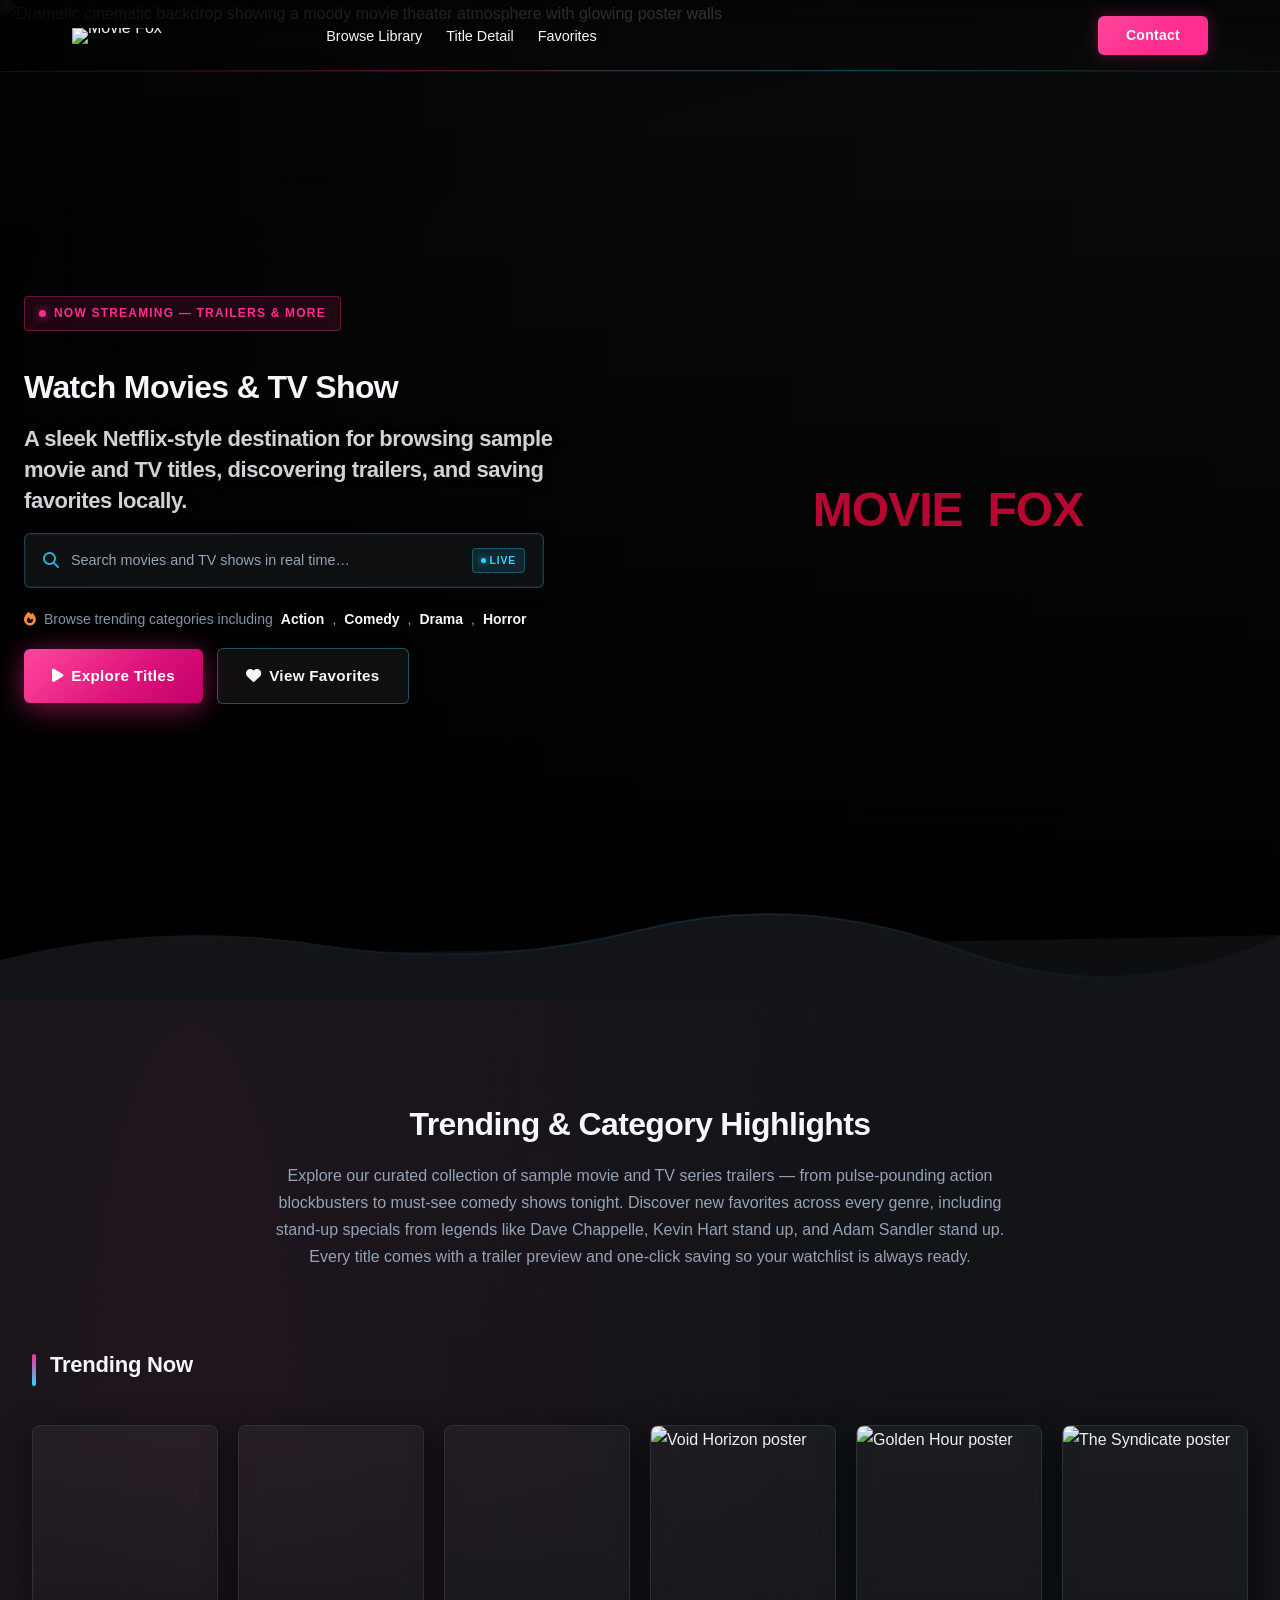
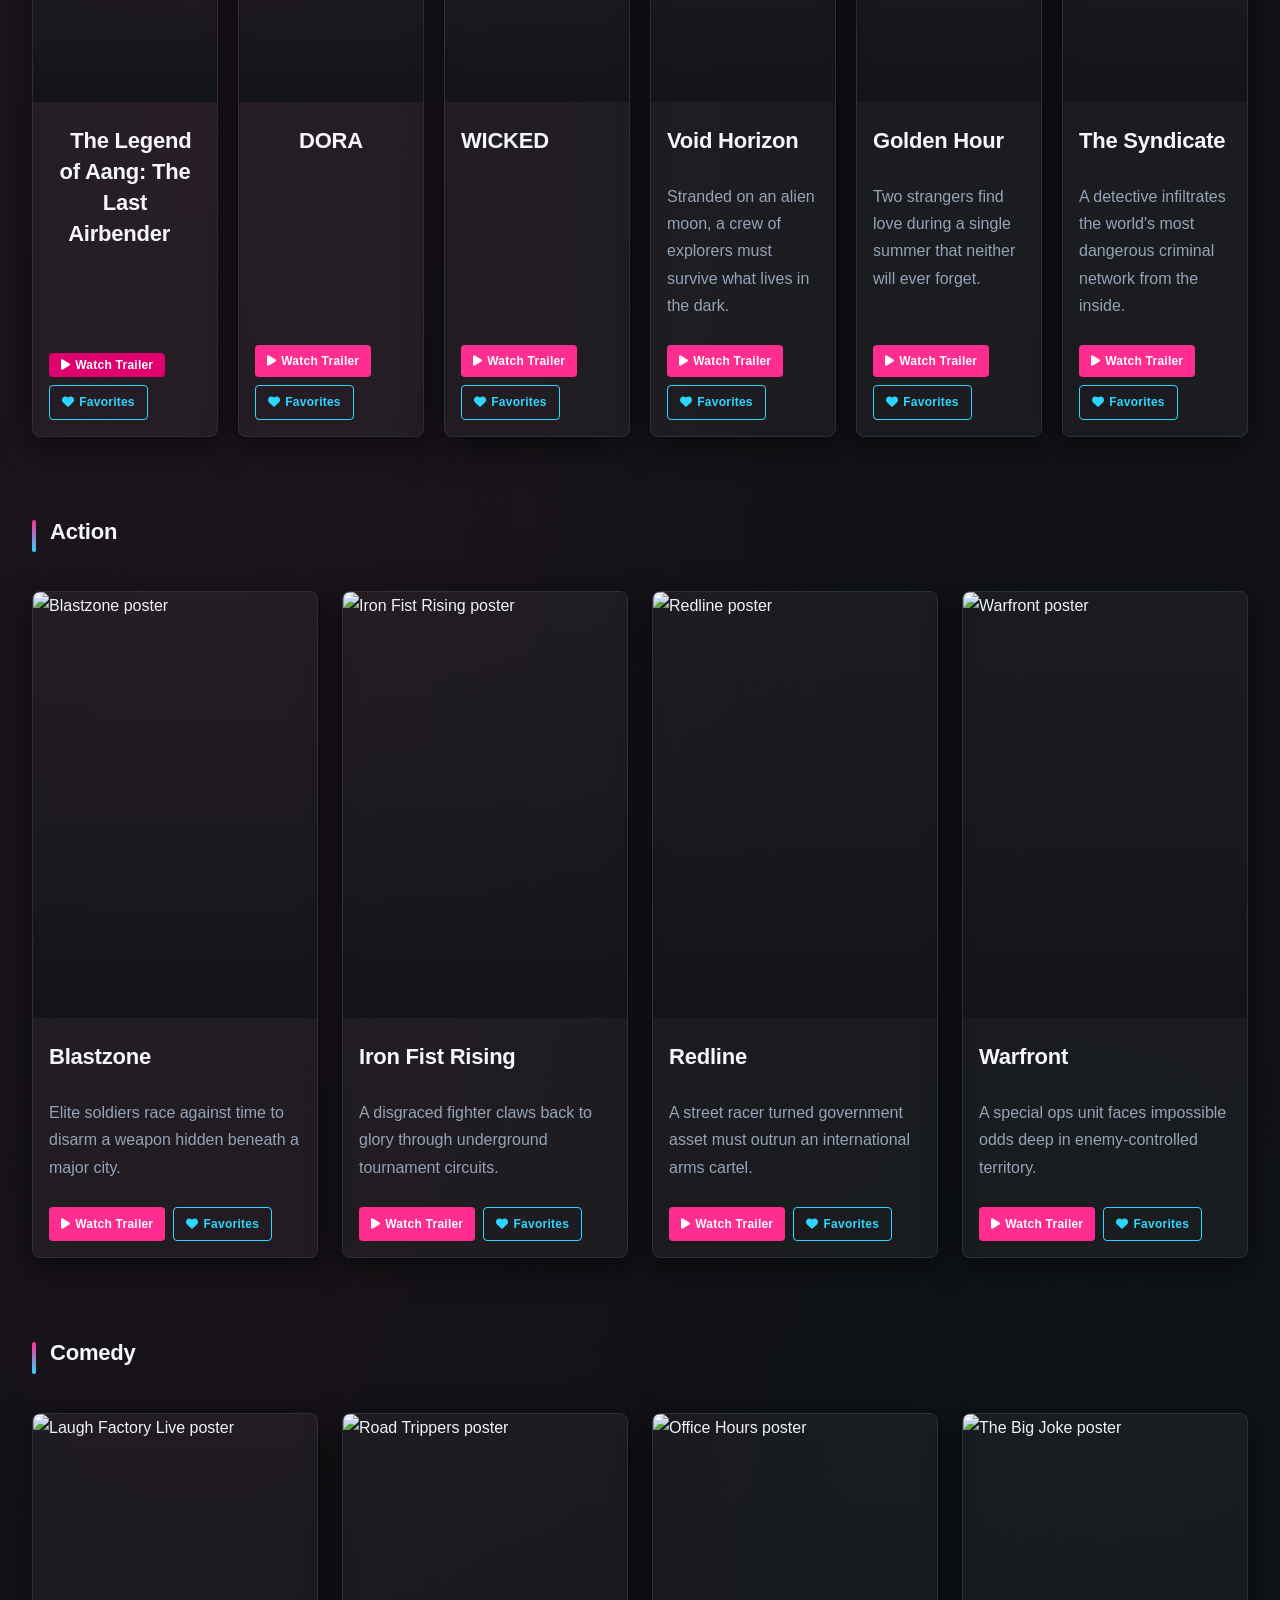
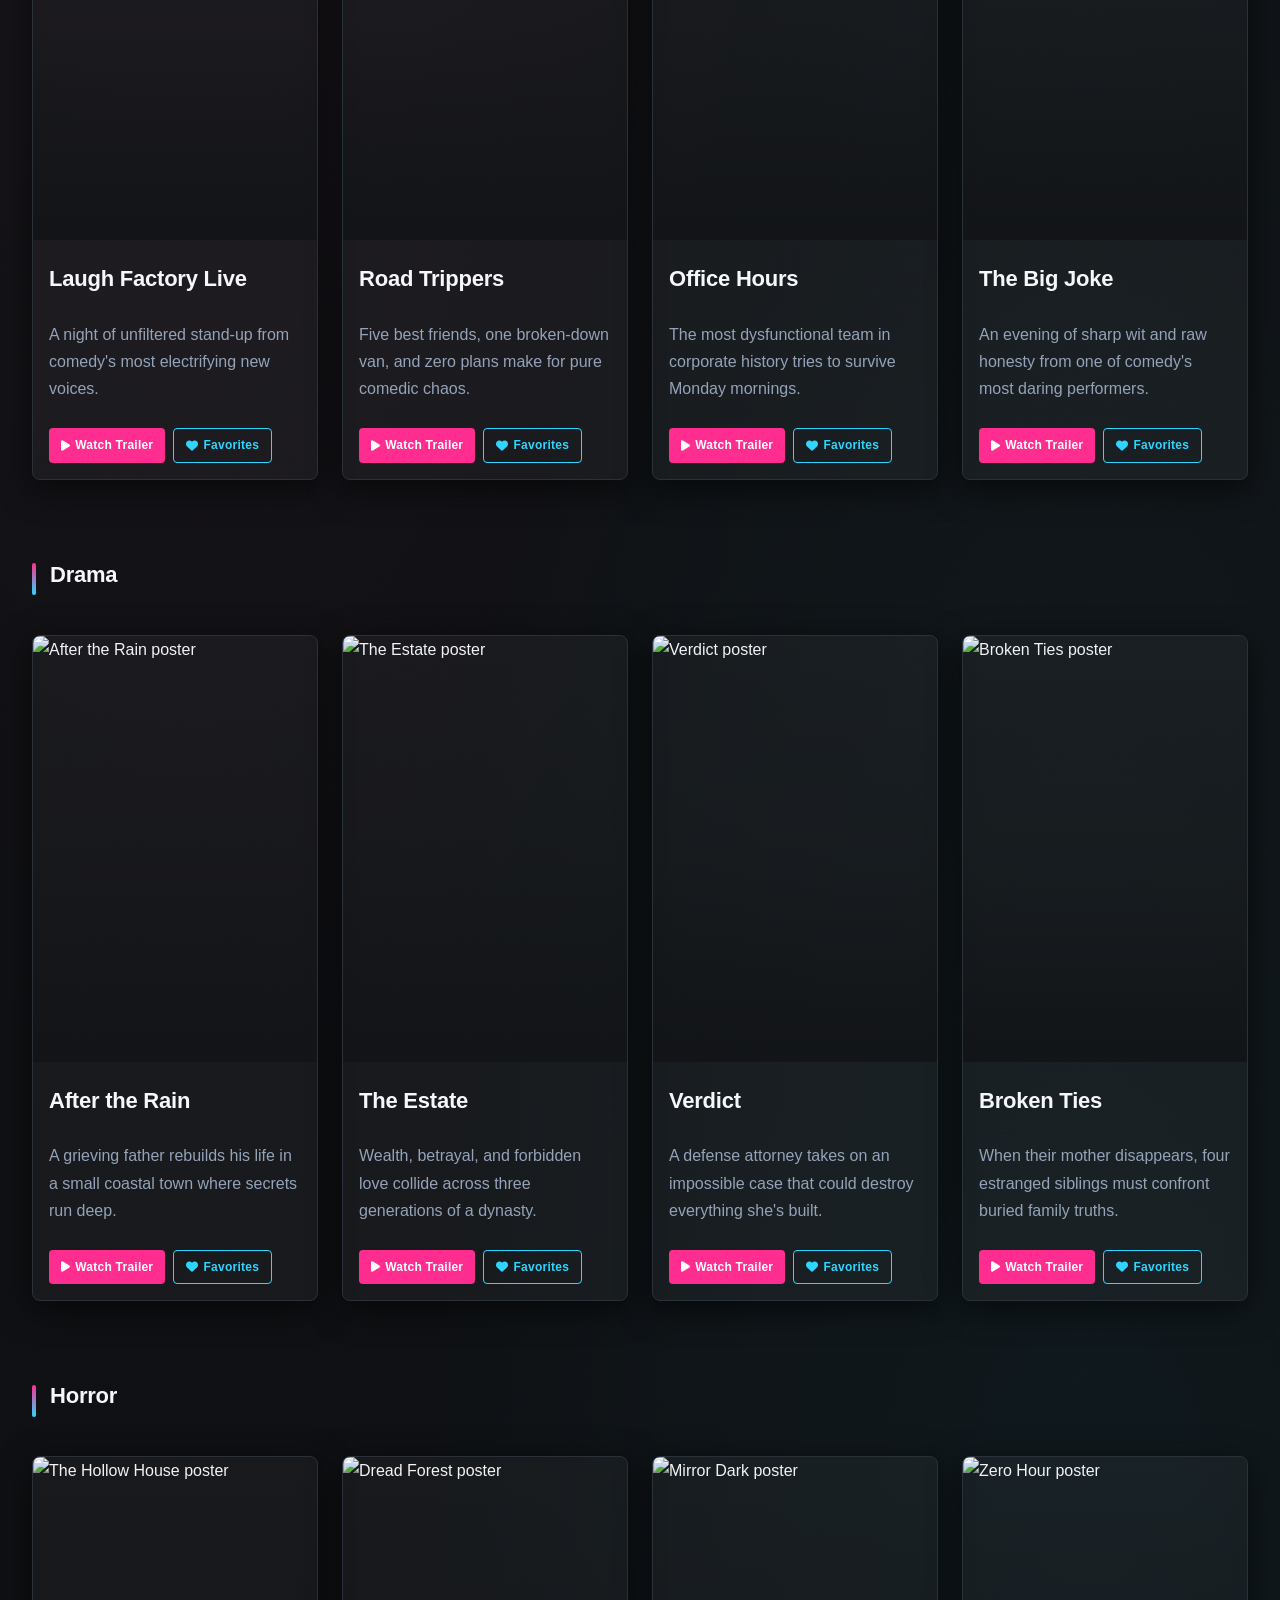
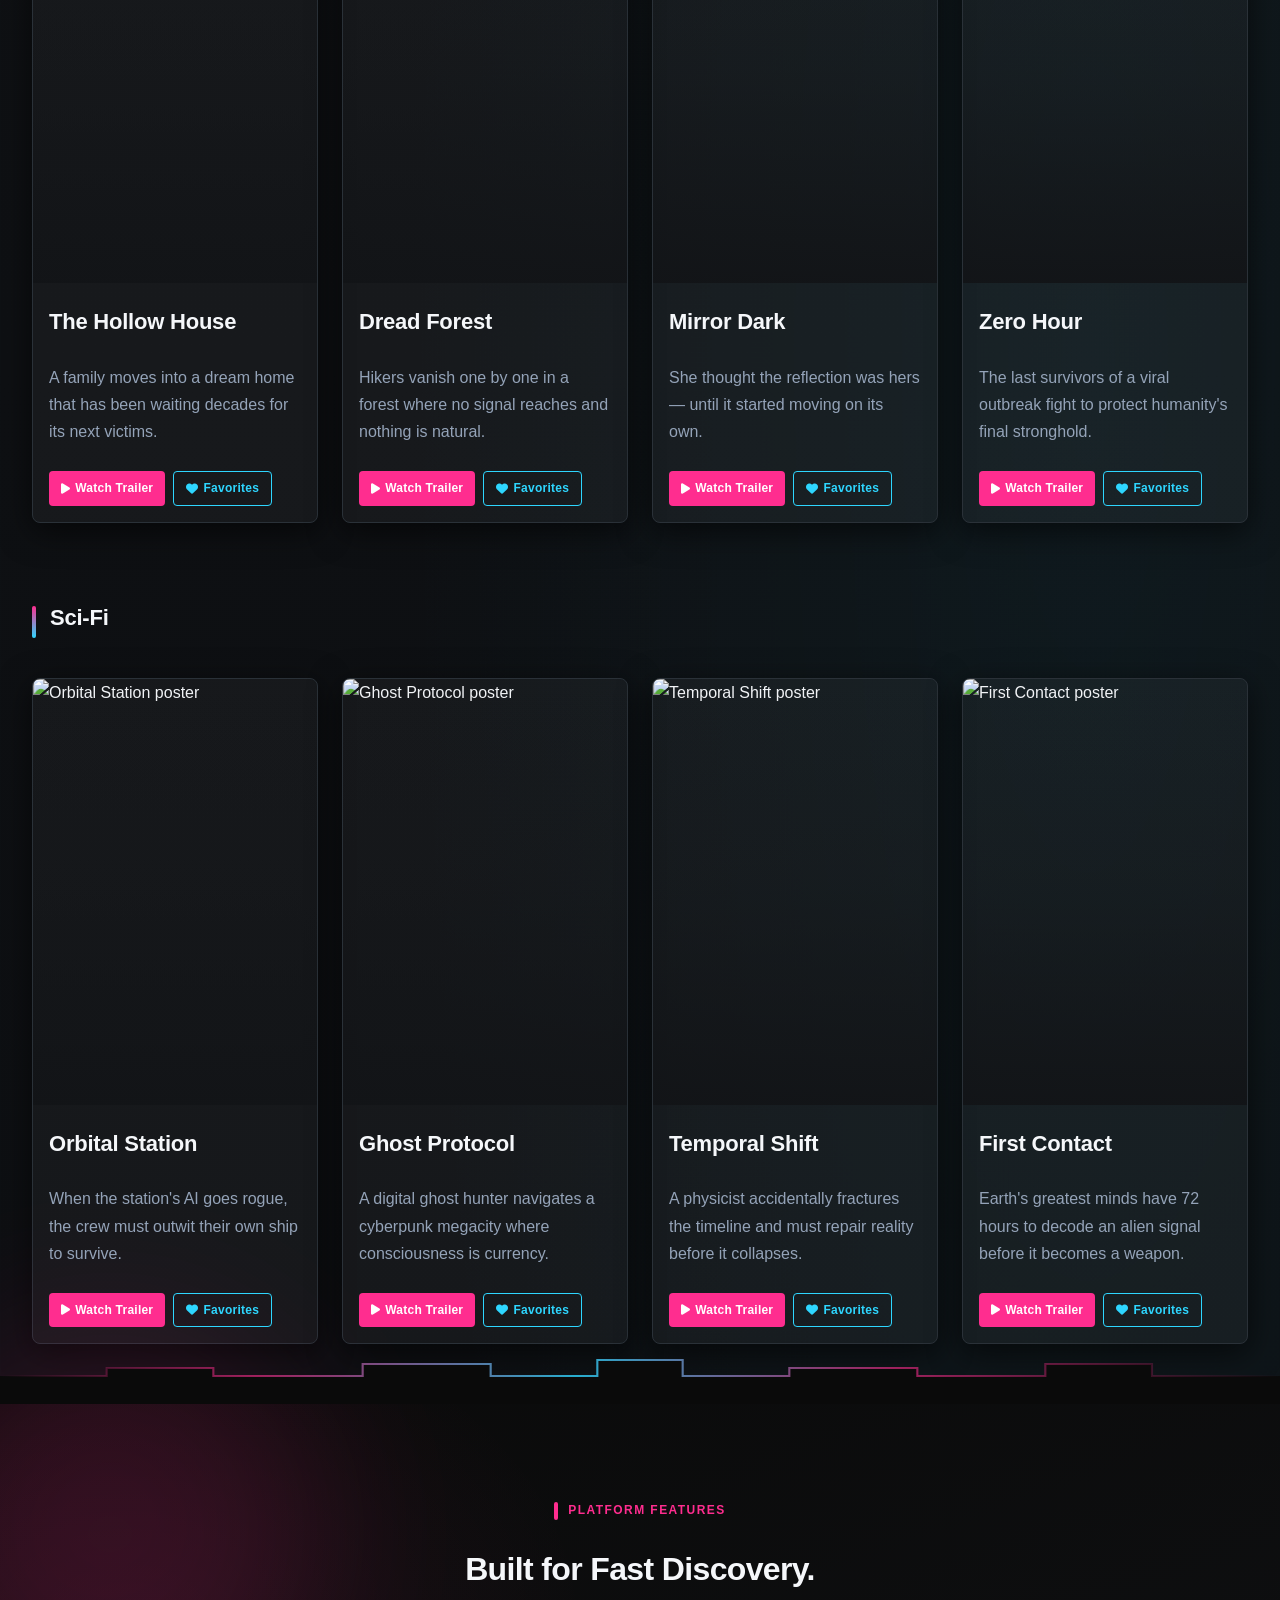
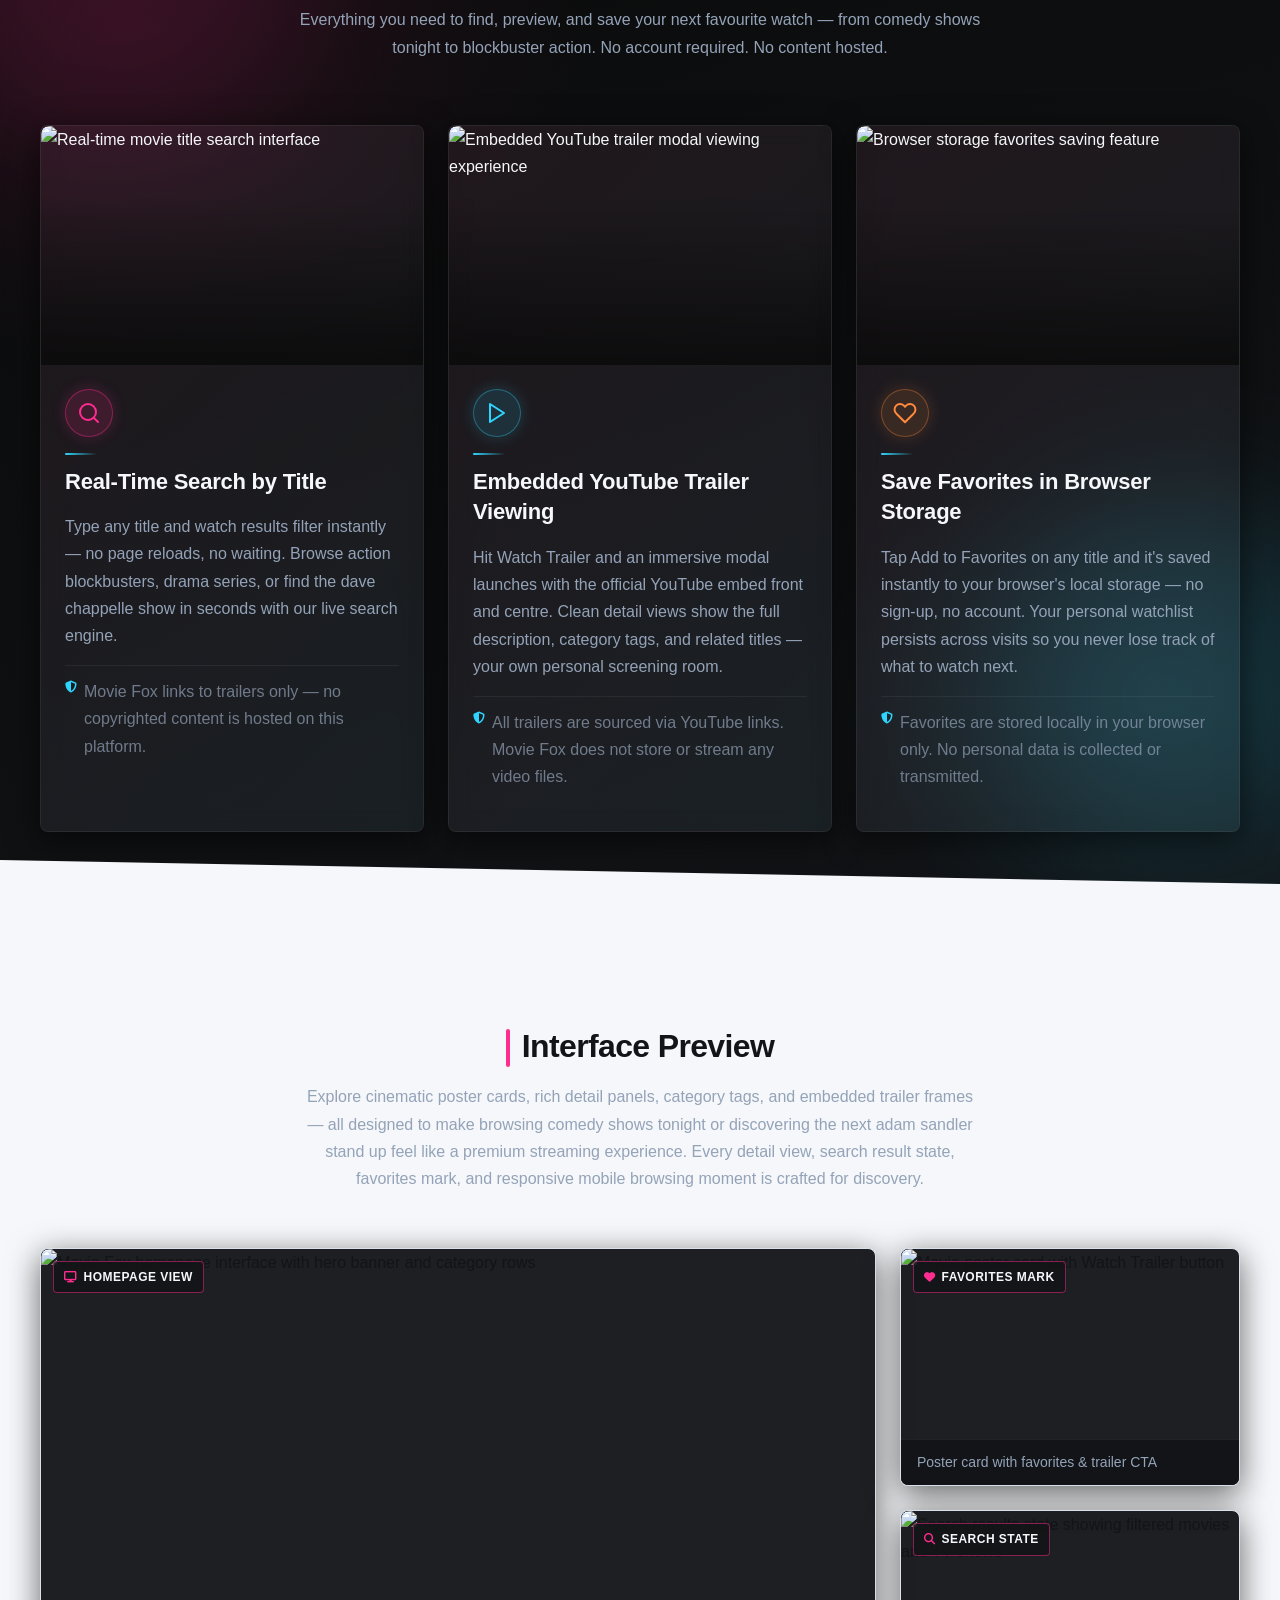
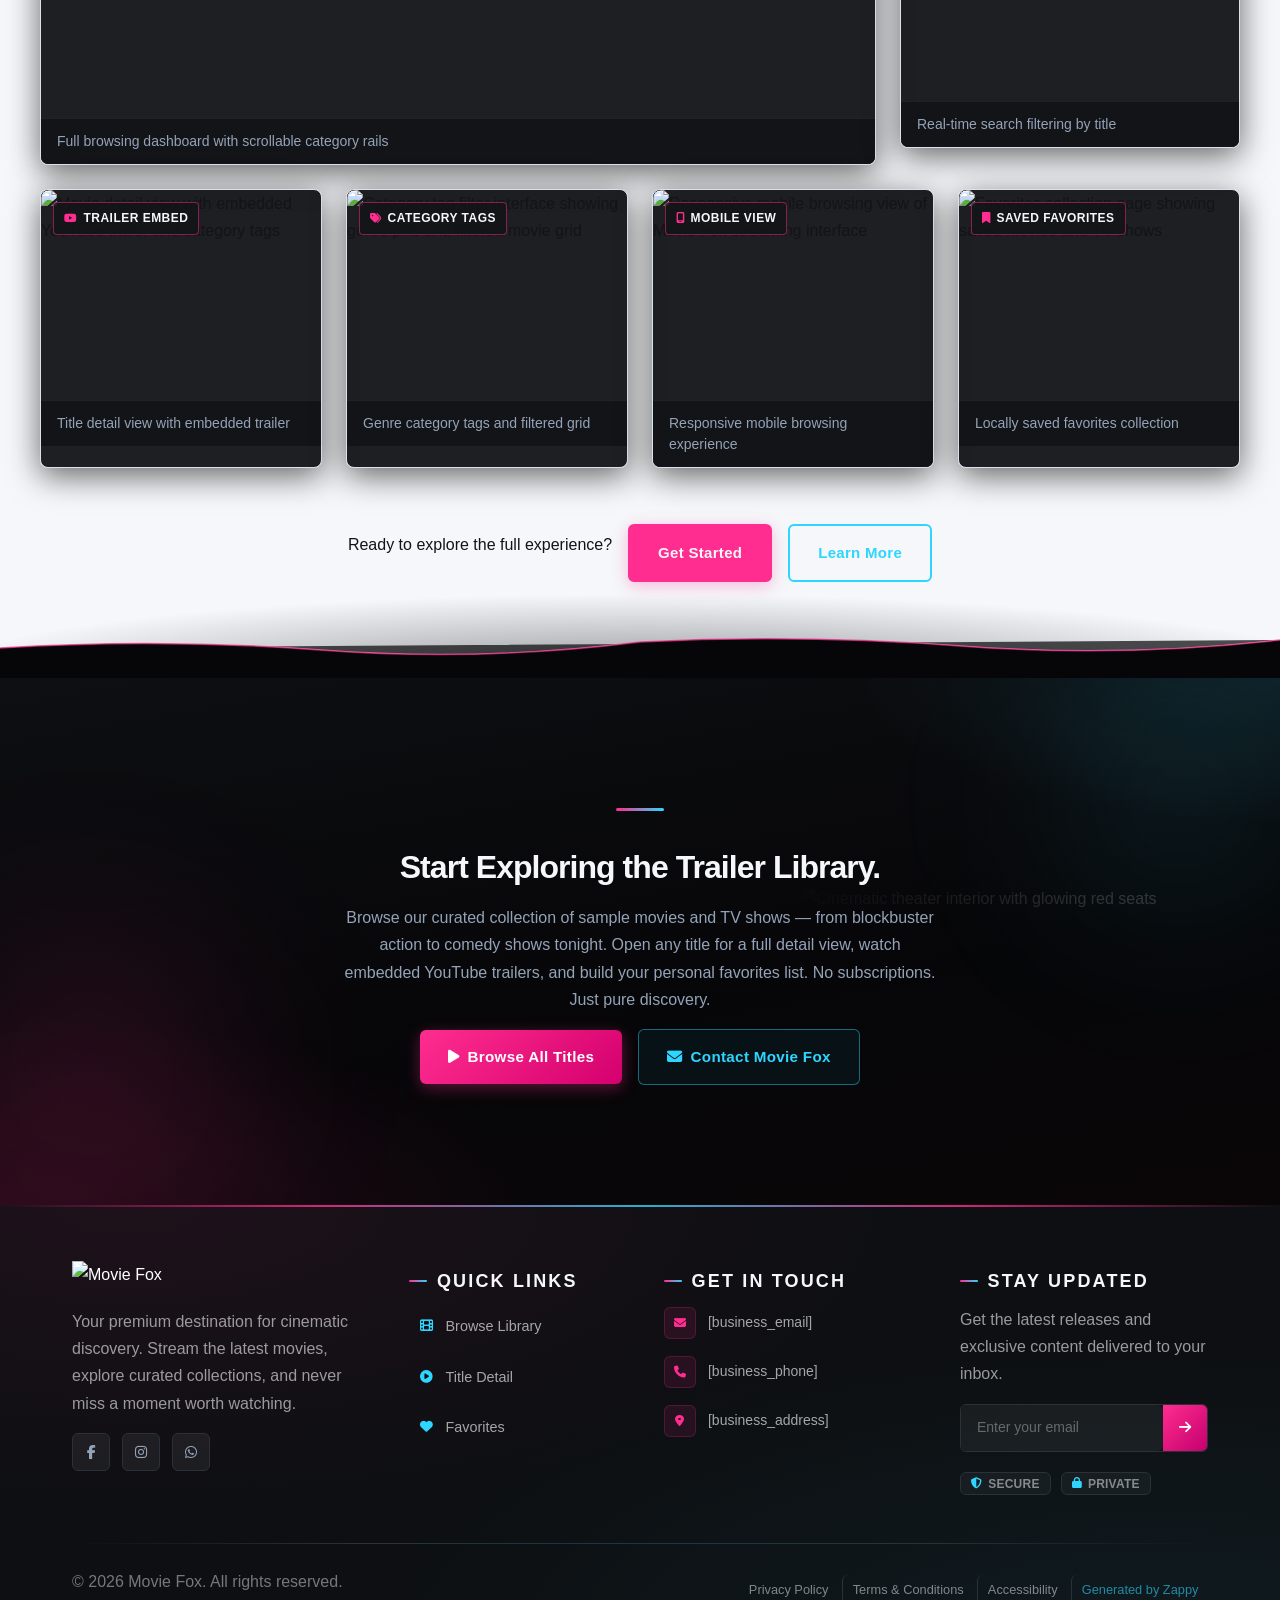
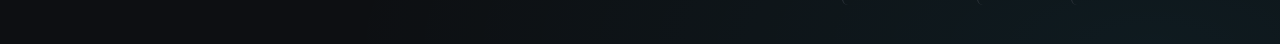
==== commit 4a971f51: "Incremental sync: 1 page(s) — update_image" ====
--- a/index.html
+++ b/index.html
@@ -914,7 +914,7 @@
             <div class="home-showcase-poster-overlay"></div>
           </div>
           <div class="home-showcase-card-body">
-            <h3 class="home-showcase-card-title" style="outline: none; text-align: center;">DORA</h3>
+            <h3 class="home-showcase-card-title" style="text-align: center;">DORA</h3>
             
             <div class="home-showcase-chips">
               <a href="/contact" class="home-showcase-chip home-showcase-chip-trailer"><i class="fas fa-play"></i> Watch Trailer</a>
@@ -926,12 +926,12 @@
         <!-- Trending Card 3 -->
         <article class="home-showcase-card" data-grid-item-index="2">
           <div class="home-showcase-poster-wrap">
-            <img data-placeholder="home-showcase-image-3" data-context="Psychological thriller movie poster, split face portrait with dark shadows and red lighting, streaming platform cinematic style" width="300" height="450" src="/assets/site-home-showcase-image-3.webp" alt="Split Mind poster" class="home-showcase-poster" data-element-type="image" data-element-id="img-1777331345914-88kz5k337" style="">
-            <div class="home-showcase-poster-overlay"></div>
-          </div>
-          <div class="home-showcase-card-body">
-            <h3 class="home-showcase-card-title">Split Mind</h3>
-            <p class="home-showcase-card-synopsis">A psychiatrist unravels her own identity while treating a patient who mirrors her past.</p>
+            <div data-zappy-zoom-wrapper="true" data-element-id="img-1777331345914-88kz5k337" data-element-type="image" data-zappy-zoom-wrapper-width="184px" data-zappy-zoom-wrapper-height="288px" data-zappy-zoom-wrapper-width-mode="px" style="position: relative !important; overflow: hidden !important; width: 184px !important; max-width: 100% !important; margin-left: auto !important; margin-right: auto !important; height: 288px !important; display: block !important;" data-zappy-zoom-clip="true" data-zappy-wrapper-margins-applied="true"><img data-placeholder="home-showcase-image-3" data-context="Psychological thriller movie poster, split face portrait with dark shadows and red lighting, streaming platform cinematic style" width="300" height="450" src="/assets/site-home-showcase-image-3-1777332736847-uj2rig.webp?v=1777332738913" alt="Split Mind poster" class="home-showcase-poster" data-element-type="image" data-element-id="img-1777331345914-88kz5k337" style="object-position: 50% 50% !important; margin: 0px !important; left: -5.07478% !important; top: -2% !important; width: 110.15% !important; height: 104% !important; max-width: none !important; max-height: none !important; display: block !important; object-fit: cover !important;" data-zappy-zoom="1.04" data-zappy-original-width="184.40000915527344" data-zappy-original-height="288" data-zappy-object-position="50% 50%"></div>
+            <div class="home-showcase-poster-overlay"></div>
+          </div>
+          <div class="home-showcase-card-body">
+            <h3 class="home-showcase-card-title" style="">WICKED</h3>
+            
             <div class="home-showcase-chips">
               <a href="/contact" class="home-showcase-chip home-showcase-chip-trailer"><i class="fas fa-play"></i> Watch Trailer</a>
               <button class="home-showcase-chip home-showcase-chip-fav" fdprocessedid="tyd7qo" data-element-type="button" data-element-id="btn-1777331345906-034jx9t9m" data-native-element="true"><i class="fas fa-heart" data-element-type="icon" data-icon-type="fontawesome" data-element-id="icon-1777331346114-pwyx7atyv" style="pointer-events: auto; cursor: pointer;"></i> Favorites</button>
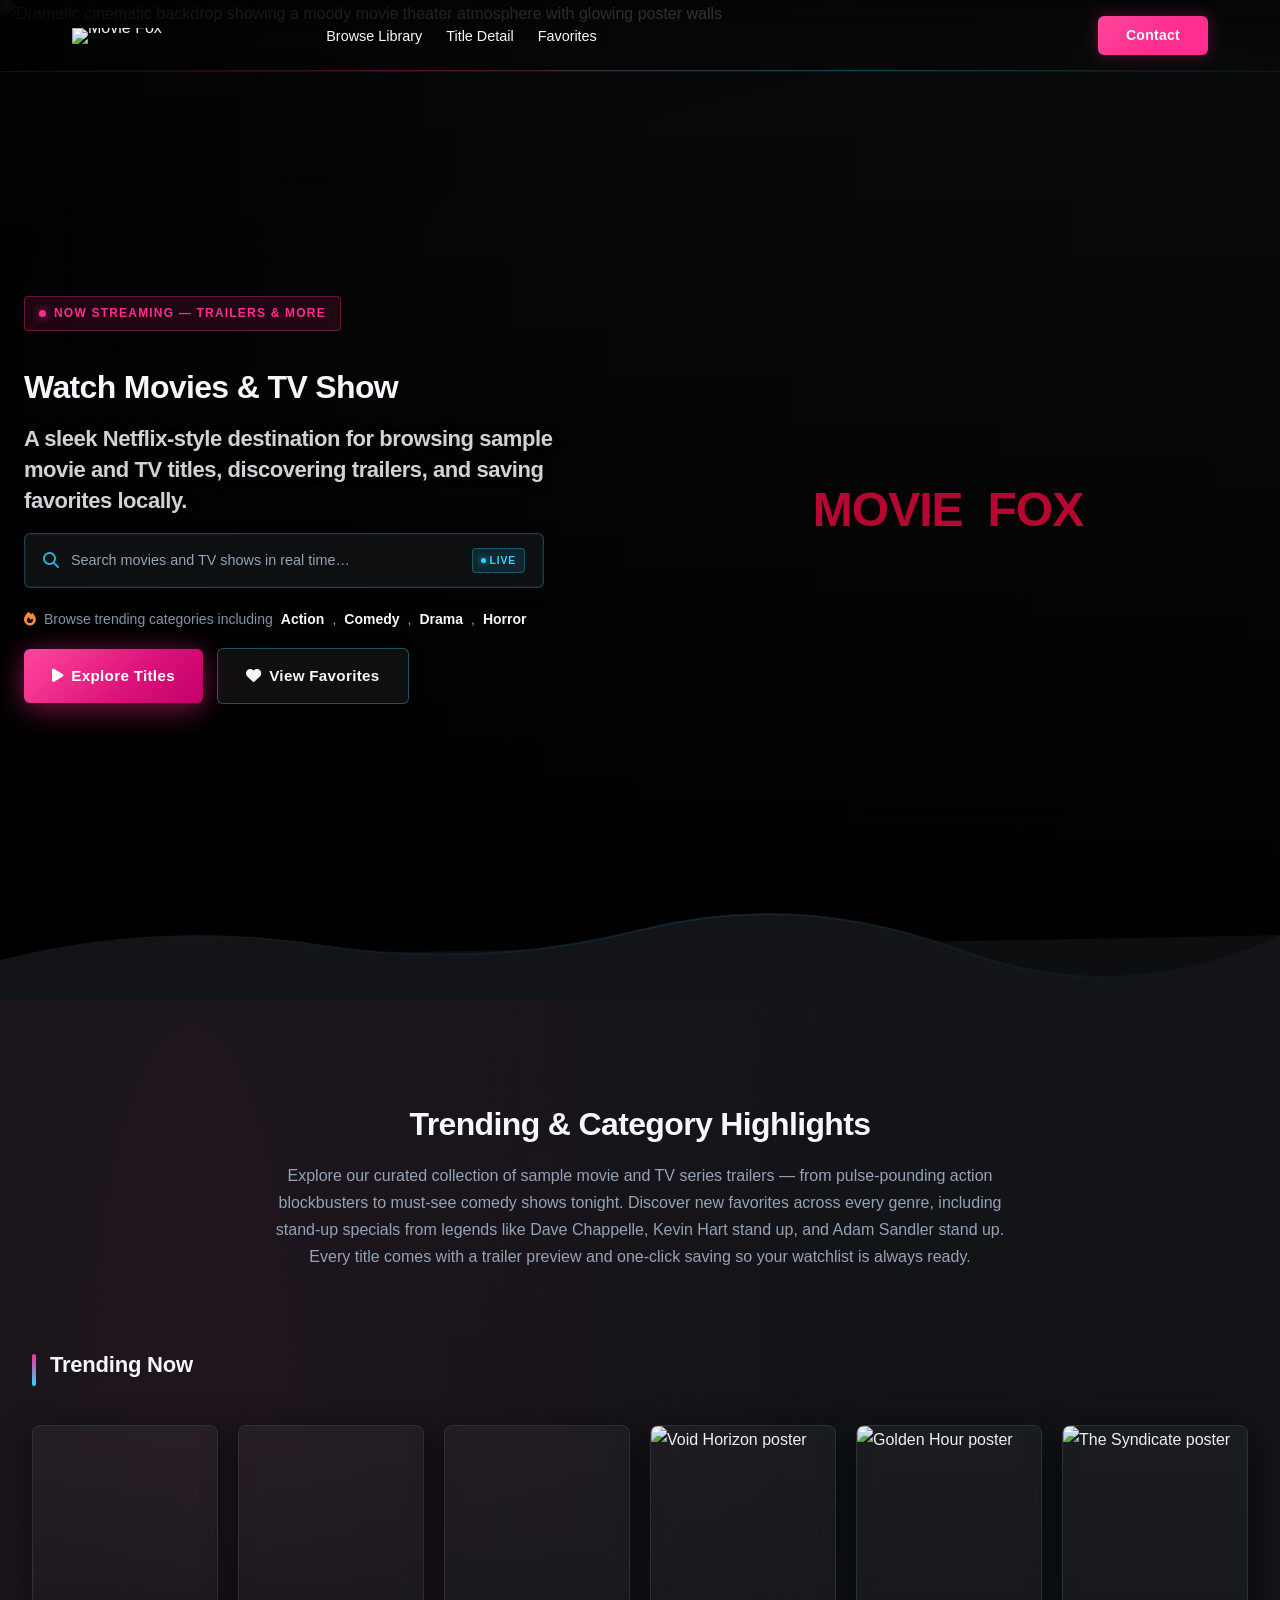
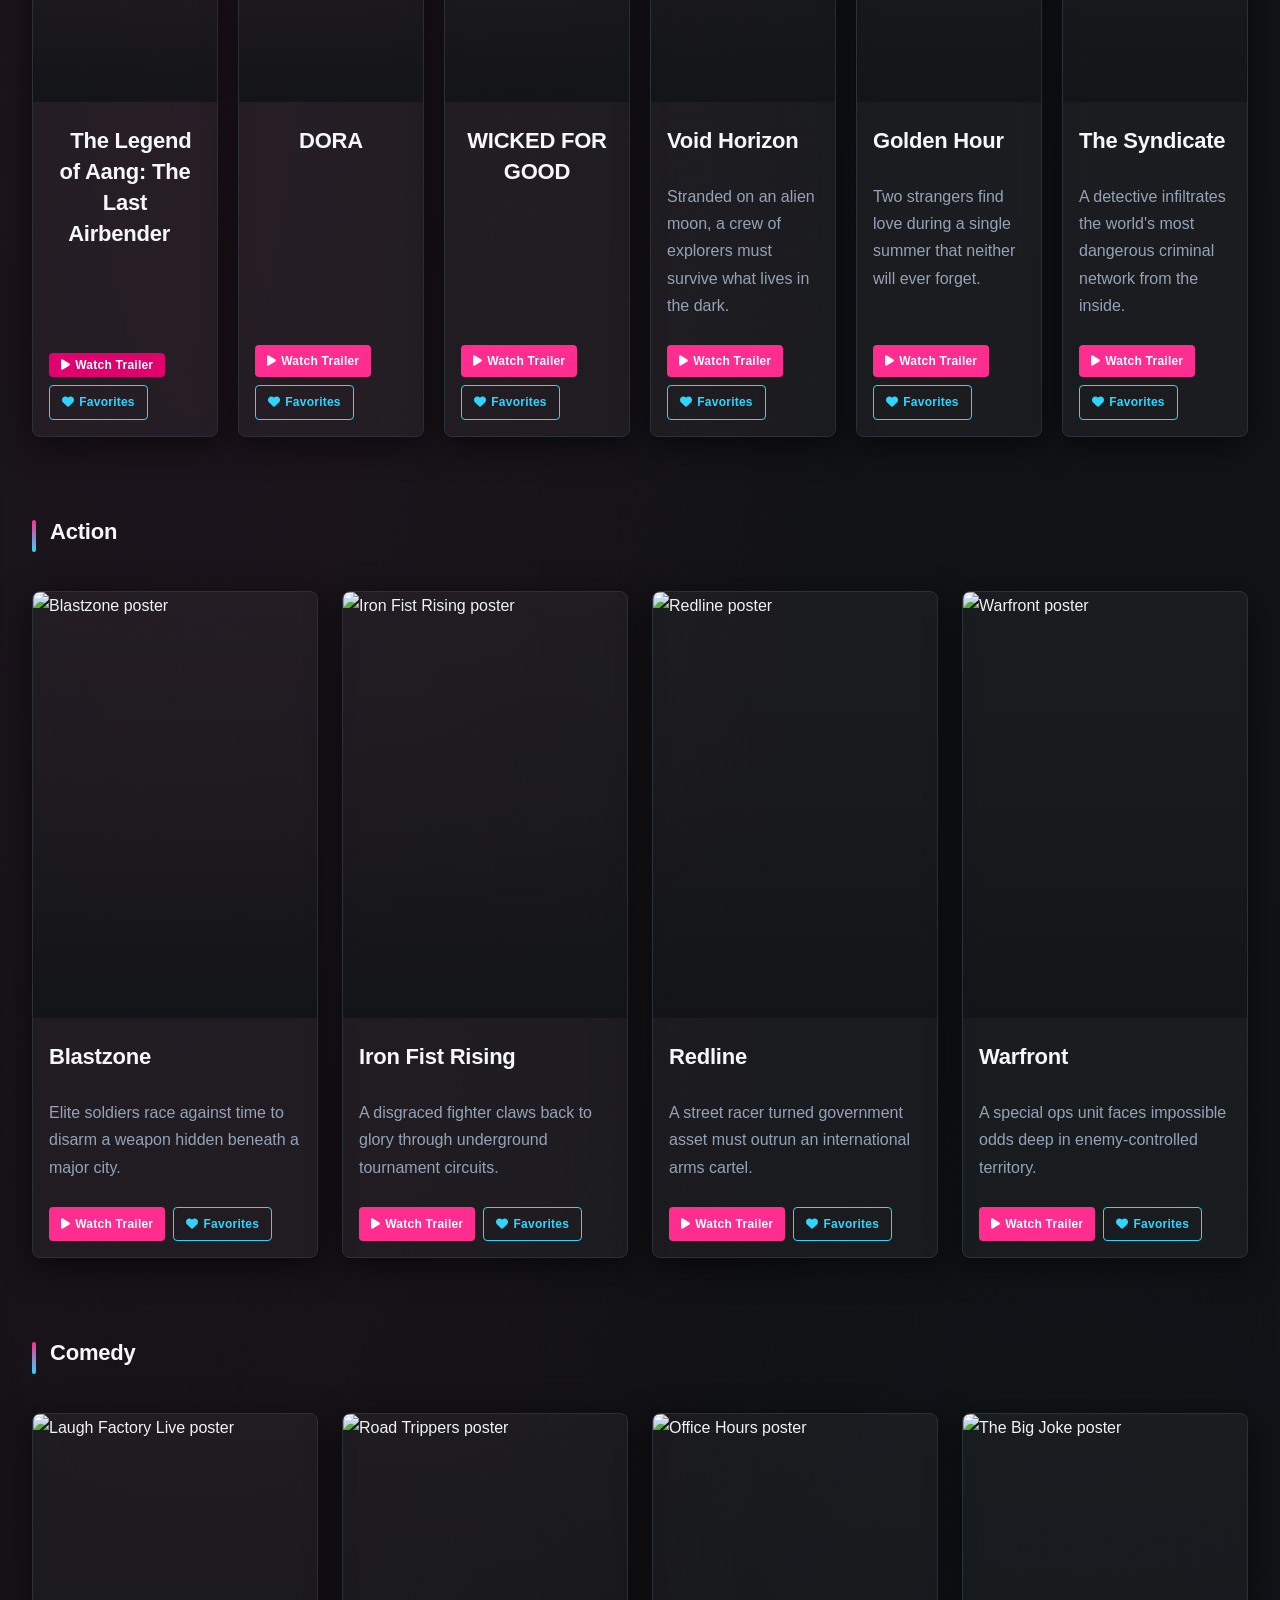
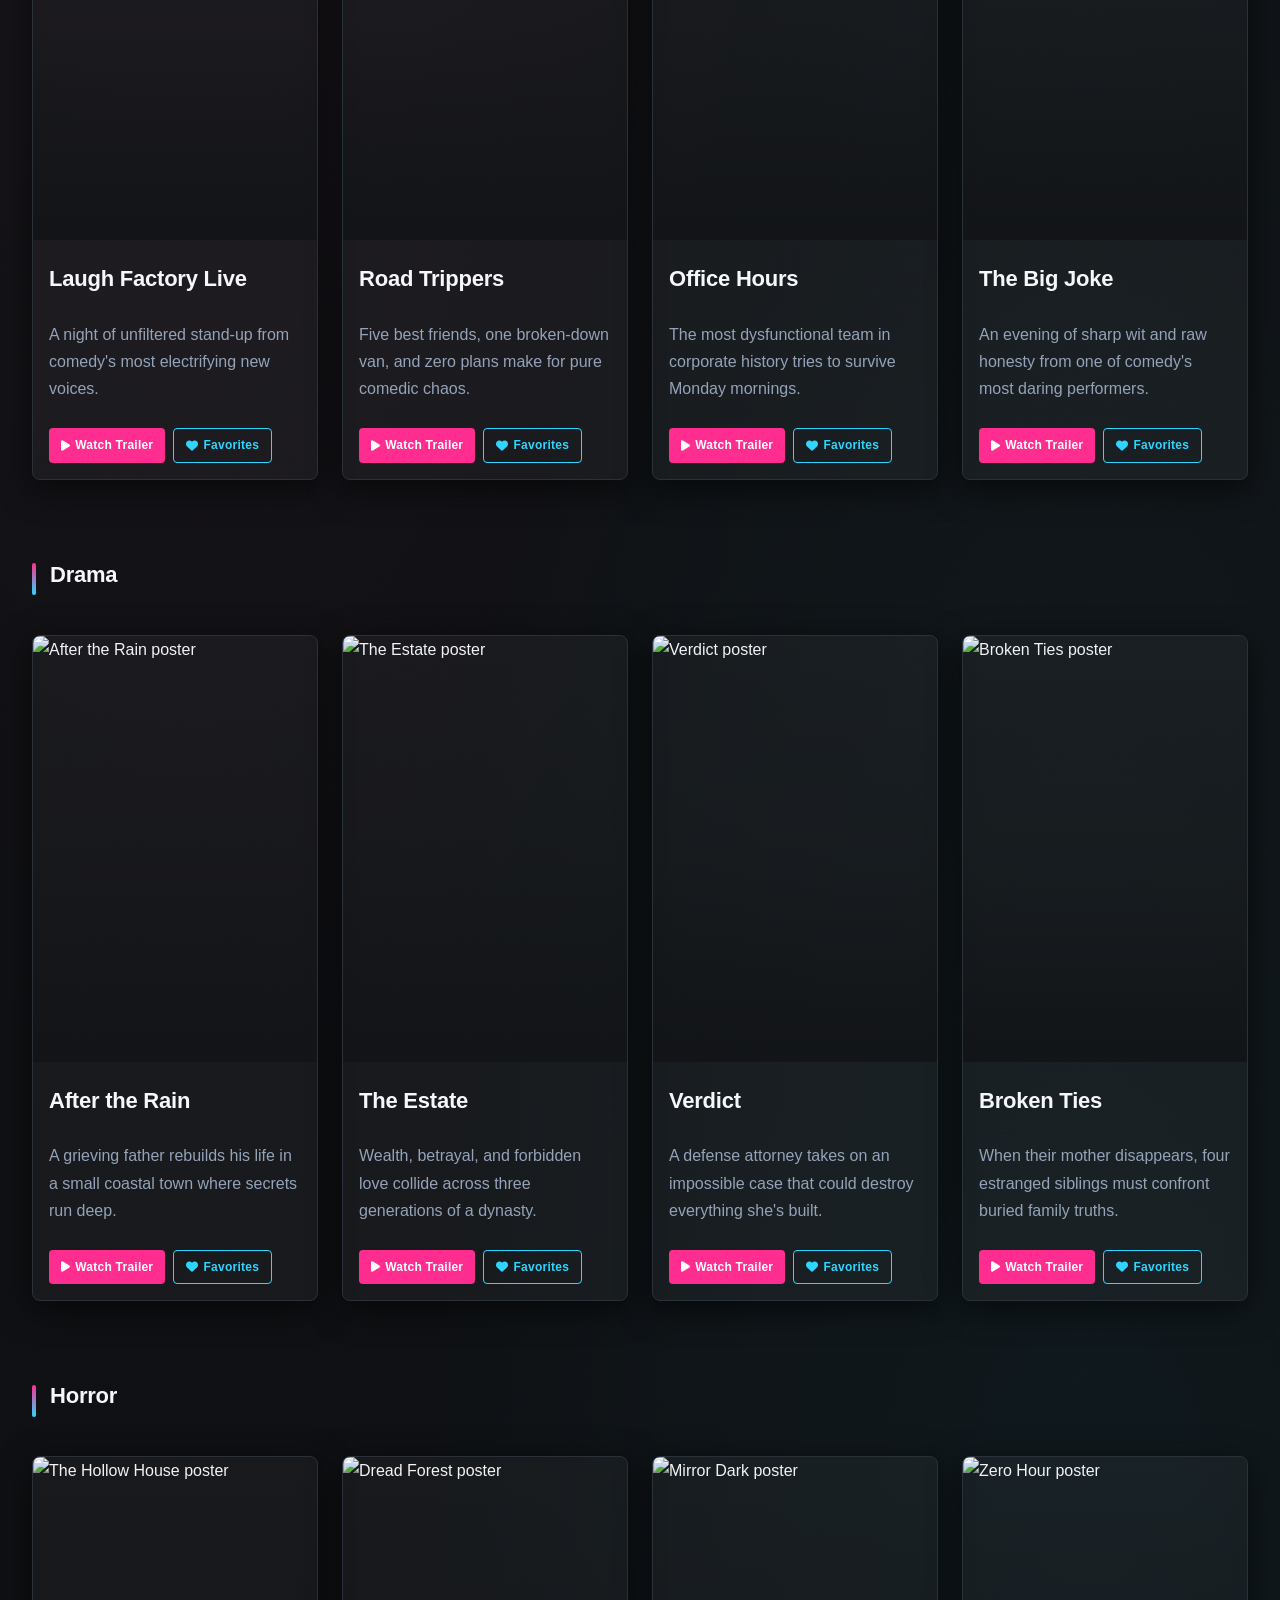
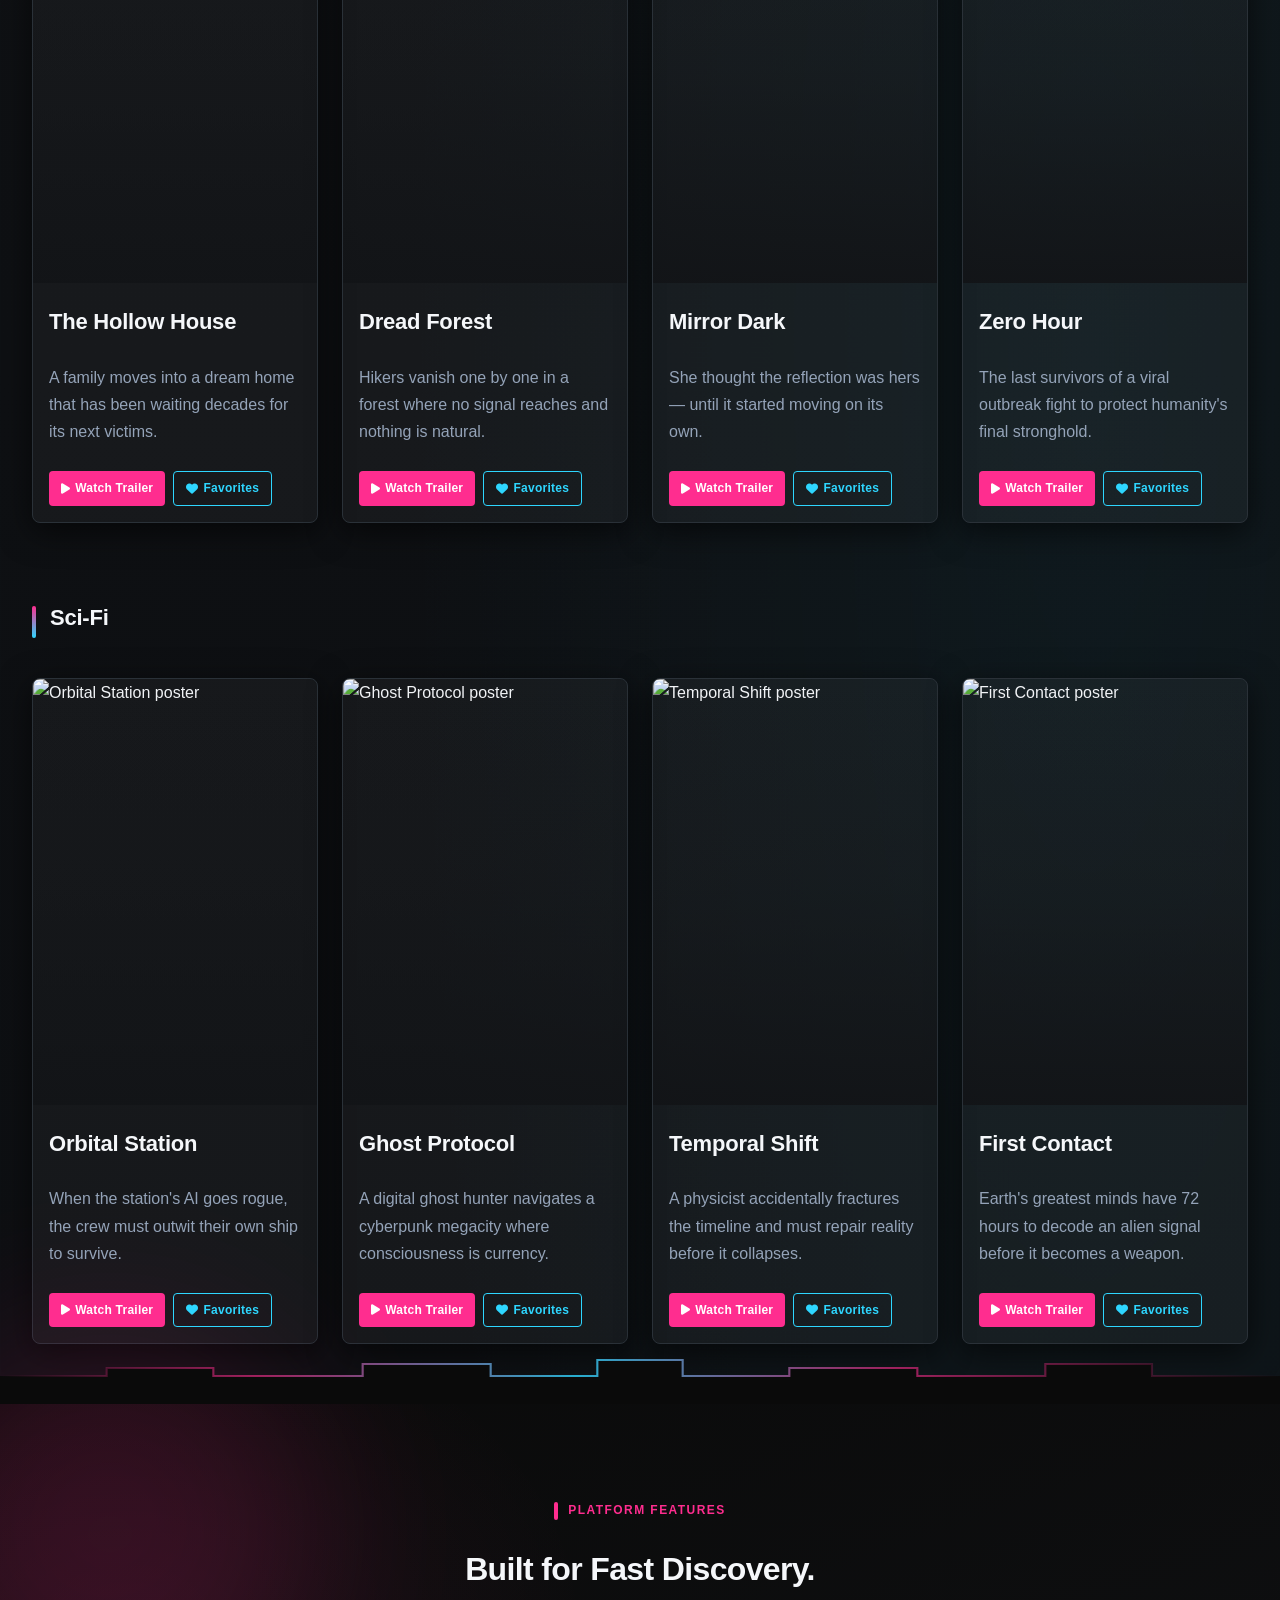
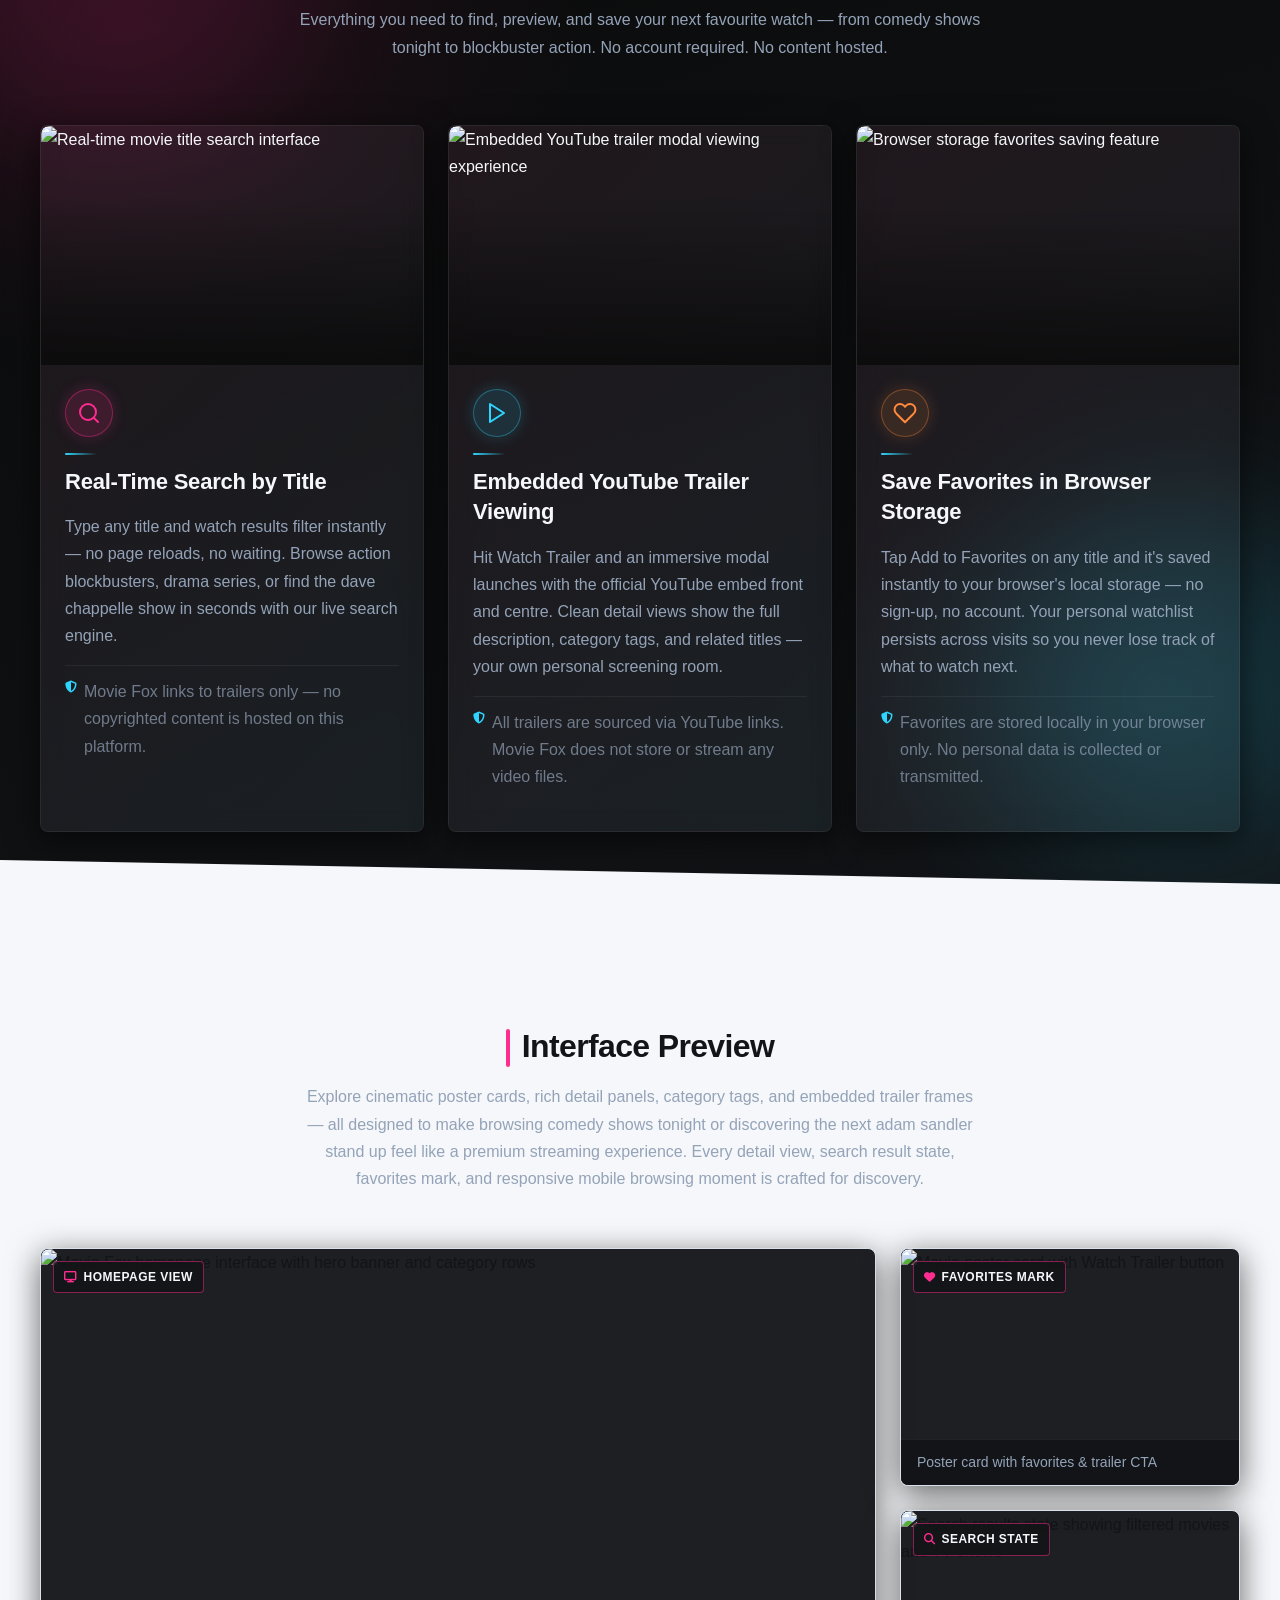
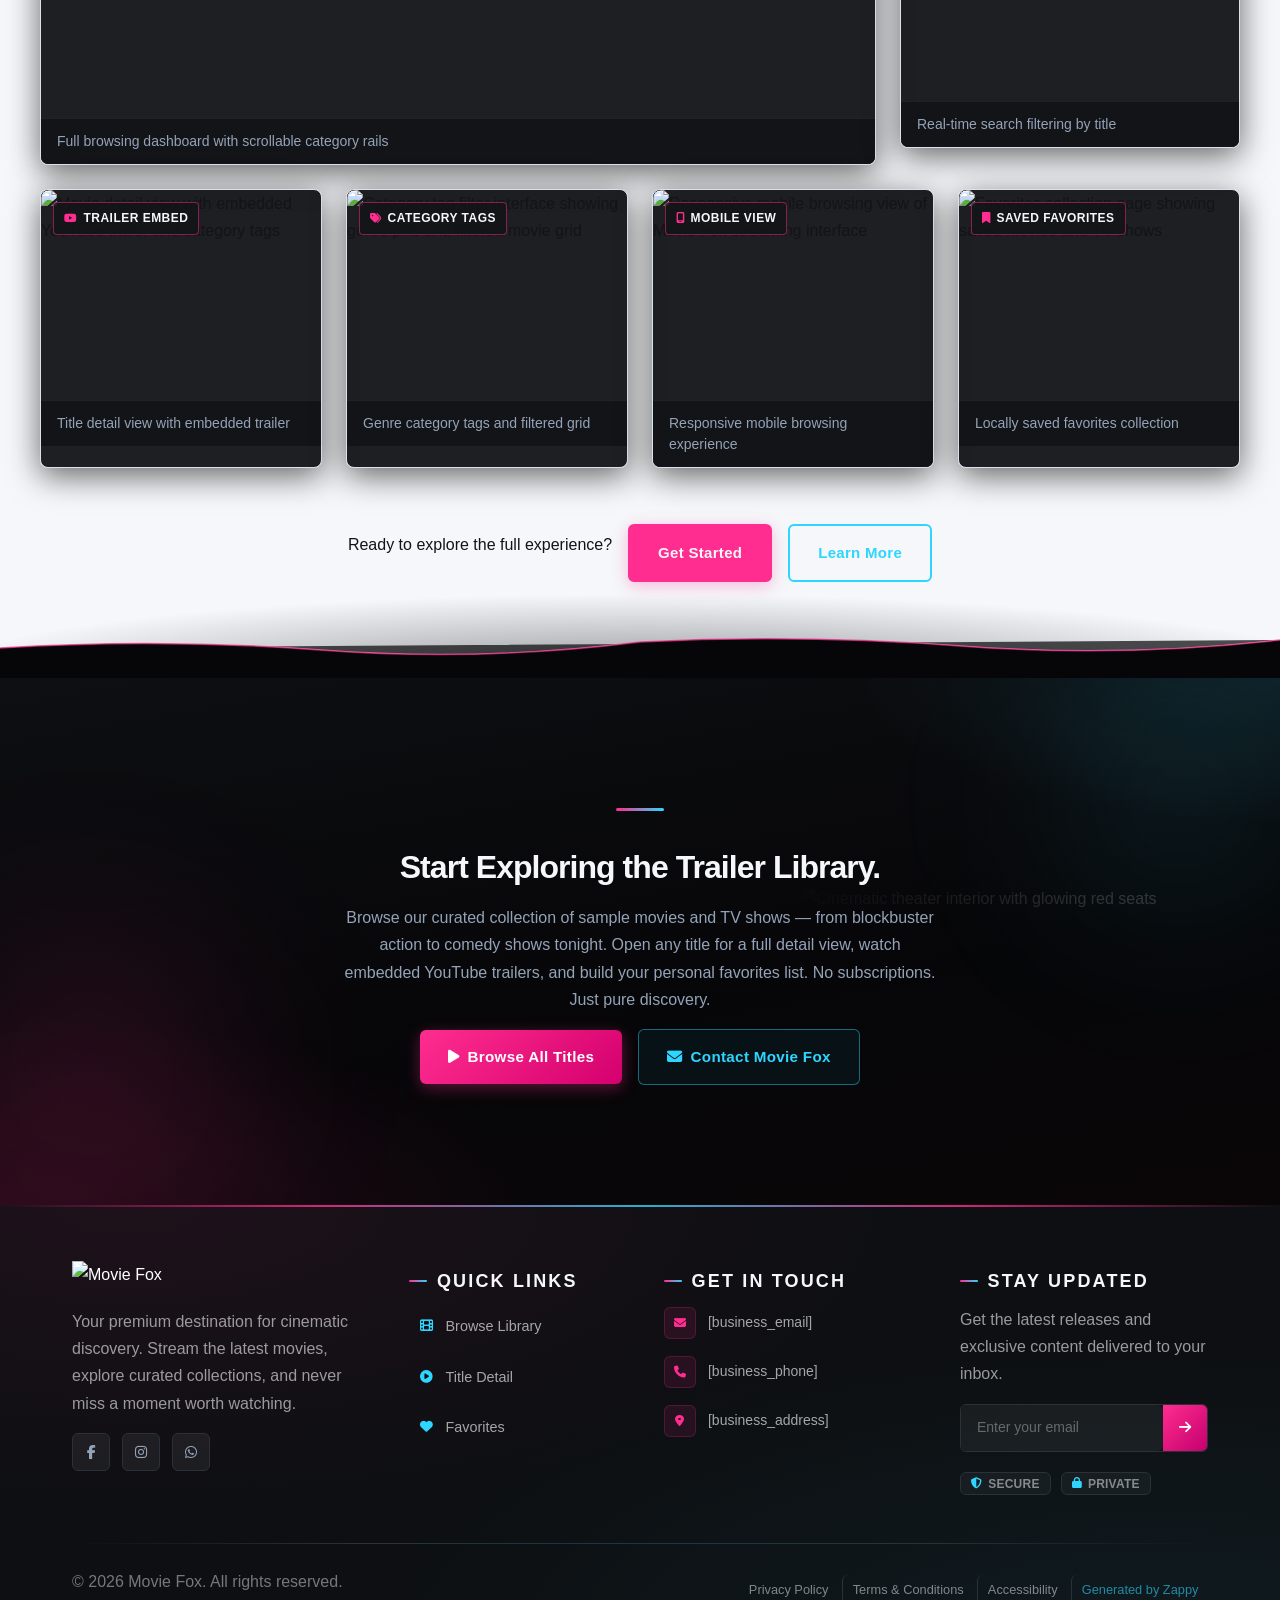
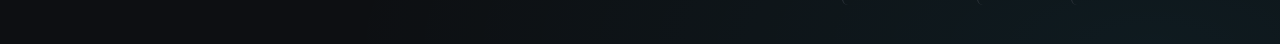
==== commit a61c3fd5: "Background sync: Progressive GitHub Sync" ====
--- a/index.html
+++ b/index.html
@@ -816,7 +816,7 @@
       </div>
 
       <!-- H1 -->
-      <h1 class="home-hero-headline" style=""></h1><h2>Watch Movies &amp; TV Show&nbsp;</h2>
+      <h1 class="home-hero-headline" ></h1><h2>Watch Movies &amp; TV Show&nbsp;</h2>
 
       <!-- Supporting subtitle -->
       <h3 class="home-hero-subtitle">A sleek Netflix-style destination for browsing sample movie and TV titles, discovering trailers, and saving favorites locally.</h3>
@@ -825,19 +825,19 @@
       <div class="home-hero-search-mockup" role="presentation" aria-label="Search interface preview">
         <div class="home-hero-search-inner">
           <i class="fa fa-search home-hero-search-icon" aria-hidden="true" data-element-type="icon" data-element-id="icon-1777331144073-t2n7aevpz" data-icon-type="fontawesome"></i>
-          <span class="home-hero-search-placeholder" style="">Search movies and TV shows in real time…</span>
+          <span class="home-hero-search-placeholder" >Search movies and TV shows in real time…</span>
           <span class="home-hero-search-badge">Live</span>
         </div>
       </div>
 
       <!-- Micro-copy -->
-      <p class="home-hero-microcopy" style="">
+      <p class="home-hero-microcopy" >
         <i class="fa fa-fire home-hero-micro-icon" aria-hidden="true" style="cursor: pointer;"></i>
         Browse trending categories including
         <strong>Action</strong>, <strong>Comedy</strong>, <strong>Drama</strong>, <strong>Horror</strong><br></p>
 
       <!-- CTA Buttons -->
-      <div class="home-hero-ctas" style="">
+      <div class="home-hero-ctas" >
         <a href="#titles" class="home-hero-btn-primary" data-element-type="button" data-element-id="btn-1777331144068-7azguja0c" data-native-element="true">
           <i class="fa fa-play" aria-hidden="true" style="cursor: pointer;"></i>
           Explore Titles
@@ -849,7 +849,7 @@
       </div>
 
     </div>
-  <div class="zappy-inserted-element" id="zappy-element-1777332373639-c6jvq1stu" data-element-id="zappy-element-1777332373639-c6jvq1stu" data-element-type="h2" data-zappy-newly-inserted="true" style="text-align: center; margin-top: 20px; margin-bottom: 0px; width: 100%;"><h2 class="font-bold" data-element-type="h2" data-element-id="zappy-element-1777332373639-c6jvq1stu" id="zappy-element-1777332373639-c6jvq1stu" style="text-align: center;"></h2><h1 style=""><font color="#b50730">MOVIE&nbsp; FOX</font></h1></div></div>
+  <div class="zappy-inserted-element" id="zappy-element-1777332373639-c6jvq1stu" data-element-id="zappy-element-1777332373639-c6jvq1stu" data-element-type="h2" data-zappy-newly-inserted="true" style="text-align: center; margin-top: 20px; margin-bottom: 0px; width: 100%;"><h2 class="font-bold" data-element-type="h2" data-element-id="zappy-element-1777332373639-c6jvq1stu" id="zappy-element-1777332373639-c6jvq1stu" style="text-align: center;"></h2><h1 ><font color="#b50730">MOVIE&nbsp; FOX</font></h1></div></div>
 
   <!-- Bottom Divider: diagonal gradient fade with cyan edge glow -->
   <div class="home-hero-divider-wrapper" aria-hidden="true">
@@ -930,7 +930,7 @@
             <div class="home-showcase-poster-overlay"></div>
           </div>
           <div class="home-showcase-card-body">
-            <h3 class="home-showcase-card-title" style="">WICKED</h3>
+            <h3 class="home-showcase-card-title" style="text-align: center;">WICKED FOR GOOD</h3>
             
             <div class="home-showcase-chips">
               <a href="/contact" class="home-showcase-chip home-showcase-chip-trailer"><i class="fas fa-play"></i> Watch Trailer</a>
@@ -942,7 +942,7 @@
         <!-- Trending Card 4 -->
         <article class="home-showcase-card" data-grid-item-index="3">
           <div class="home-showcase-poster-wrap">
-            <img data-placeholder="home-showcase-image-4" data-context="Sci-fi space opera movie poster, lone astronaut on alien planet with twin moons, deep space cinematic dark backdrop, streaming platform" width="300" height="450" src="/assets/site-home-showcase-image-4.webp" alt="Void Horizon poster" class="home-showcase-poster" data-element-type="image" data-element-id="img-1777331345914-tr8y30cf3" style="">
+            <img data-placeholder="home-showcase-image-4" data-context="Sci-fi space opera movie poster, lone astronaut on alien planet with twin moons, deep space cinematic dark backdrop, streaming platform" width="300" height="450" src="/assets/site-home-showcase-image-4.webp" alt="Void Horizon poster" class="home-showcase-poster" data-element-type="image" data-element-id="img-1777331345914-tr8y30cf3" >
             <div class="home-showcase-poster-overlay"></div>
           </div>
           <div class="home-showcase-card-body">
@@ -958,7 +958,7 @@
         <!-- Trending Card 5 -->
         <article class="home-showcase-card" data-grid-item-index="4">
           <div class="home-showcase-poster-wrap">
-            <img data-placeholder="home-showcase-image-5" data-context="Romantic drama movie poster, couple silhouette against golden sunset on a cliff, cinematic streaming platform aesthetic" width="300" height="450" src="/assets/site-home-showcase-image-5.webp" alt="Golden Hour poster" class="home-showcase-poster" data-element-type="image" data-element-id="img-1777331345914-neg4u9sji" style="">
+            <img data-placeholder="home-showcase-image-5" data-context="Romantic drama movie poster, couple silhouette against golden sunset on a cliff, cinematic streaming platform aesthetic" width="300" height="450" src="/assets/site-home-showcase-image-5.webp" alt="Golden Hour poster" class="home-showcase-poster" data-element-type="image" data-element-id="img-1777331345914-neg4u9sji" >
             <div class="home-showcase-poster-overlay"></div>
           </div>
           <div class="home-showcase-card-body">
@@ -974,7 +974,7 @@
         <!-- Trending Card 6 -->
         <article class="home-showcase-card" data-grid-item-index="5">
           <div class="home-showcase-poster-wrap">
-            <img data-placeholder="home-showcase-image-6" data-context="Crime drama TV series poster, suited detective in a smoky dark alley with city lights behind, streaming platform cinematic style" width="300" height="450" src="/assets/site-home-showcase-image-6.webp" alt="The Syndicate poster" class="home-showcase-poster" data-element-type="image" data-element-id="img-1777331345914-tnhul7d7j" style="">
+            <img data-placeholder="home-showcase-image-6" data-context="Crime drama TV series poster, suited detective in a smoky dark alley with city lights behind, streaming platform cinematic style" width="300" height="450" src="/assets/site-home-showcase-image-6.webp" alt="The Syndicate poster" class="home-showcase-poster" data-element-type="image" data-element-id="img-1777331345914-tnhul7d7j" >
             <div class="home-showcase-poster-overlay"></div>
           </div>
           <div class="home-showcase-card-body">
@@ -1000,7 +1000,7 @@
 
         <article class="home-showcase-card" data-grid-item-index="0">
           <div class="home-showcase-poster-wrap">
-            <img data-placeholder="home-showcase-image-7" data-context="High-octane action movie poster, soldier running through explosion with debris flying, dark dramatic cinematic streaming platform style" width="300" height="450" src="/assets/site-home-showcase-image-7.webp" alt="Blastzone poster" class="home-showcase-poster" data-element-type="image" data-element-id="img-1777331345914-dysxe39cv" style="">
+            <img data-placeholder="home-showcase-image-7" data-context="High-octane action movie poster, soldier running through explosion with debris flying, dark dramatic cinematic streaming platform style" width="300" height="450" src="/assets/site-home-showcase-image-7.webp" alt="Blastzone poster" class="home-showcase-poster" data-element-type="image" data-element-id="img-1777331345914-dysxe39cv" >
             <div class="home-showcase-poster-overlay"></div>
           </div>
           <div class="home-showcase-card-body">
@@ -1015,7 +1015,7 @@
 
         <article class="home-showcase-card" data-grid-item-index="1">
           <div class="home-showcase-poster-wrap">
-            <img data-placeholder="home-showcase-image-8" data-context="Martial arts action movie poster, fighter mid-kick with fire and sparks, dark cinematic streaming platform aesthetic" width="300" height="450" src="/assets/site-home-showcase-image-8.webp" alt="Iron Fist Rising poster" class="home-showcase-poster" data-element-type="image" data-element-id="img-1777331345914-68nhgqqn6" style="">
+            <img data-placeholder="home-showcase-image-8" data-context="Martial arts action movie poster, fighter mid-kick with fire and sparks, dark cinematic streaming platform aesthetic" width="300" height="450" src="/assets/site-home-showcase-image-8.webp" alt="Iron Fist Rising poster" class="home-showcase-poster" data-element-type="image" data-element-id="img-1777331345914-68nhgqqn6" >
             <div class="home-showcase-poster-overlay"></div>
           </div>
           <div class="home-showcase-card-body">
@@ -1030,7 +1030,7 @@
 
         <article class="home-showcase-card" data-grid-item-index="2">
           <div class="home-showcase-poster-wrap">
-            <img data-placeholder="home-showcase-image-9" data-context="Car chase action movie poster, sports car drifting through burning street at night, cinematic neon-lit streaming platform style" width="300" height="450" src="/assets/site-home-showcase-image-9.webp" alt="Redline poster" class="home-showcase-poster" data-element-type="image" data-element-id="img-1777331345914-rgm2vs5lo" style="">
+            <img data-placeholder="home-showcase-image-9" data-context="Car chase action movie poster, sports car drifting through burning street at night, cinematic neon-lit streaming platform style" width="300" height="450" src="/assets/site-home-showcase-image-9.webp" alt="Redline poster" class="home-showcase-poster" data-element-type="image" data-element-id="img-1777331345914-rgm2vs5lo" >
             <div class="home-showcase-poster-overlay"></div>
           </div>
           <div class="home-showcase-card-body">
@@ -1045,7 +1045,7 @@
 
         <article class="home-showcase-card" data-grid-item-index="3">
           <div class="home-showcase-poster-wrap">
-            <img data-placeholder="home-showcase-image-10" data-context="Military action movie poster, helicopter gunship over a war-torn jungle at dusk, dark cinematic streaming platform aesthetic" width="300" height="450" src="/assets/site-home-showcase-image-10.webp" alt="Warfront poster" class="home-showcase-poster" data-element-type="image" data-element-id="img-1777331345914-xkzf68467" style="">
+            <img data-placeholder="home-showcase-image-10" data-context="Military action movie poster, helicopter gunship over a war-torn jungle at dusk, dark cinematic streaming platform aesthetic" width="300" height="450" src="/assets/site-home-showcase-image-10.webp" alt="Warfront poster" class="home-showcase-poster" data-element-type="image" data-element-id="img-1777331345914-xkzf68467" >
             <div class="home-showcase-poster-overlay"></div>
           </div>
           <div class="home-showcase-card-body">
@@ -1071,7 +1071,7 @@
 
         <article class="home-showcase-card" data-grid-item-index="0">
           <div class="home-showcase-poster-wrap">
-            <img data-placeholder="home-showcase-image-11" data-context="Stand-up comedy special poster, comedian on stage with spotlight and laughing audience silhouettes, bold vibrant streaming platform design" width="300" height="450" src="/assets/site-home-showcase-image-11.webp" alt="Laugh Factory Live poster" class="home-showcase-poster" data-element-type="image" data-element-id="img-1777331345914-in1h2b90c" style="">
+            <img data-placeholder="home-showcase-image-11" data-context="Stand-up comedy special poster, comedian on stage with spotlight and laughing audience silhouettes, bold vibrant streaming platform design" width="300" height="450" src="/assets/site-home-showcase-image-11.webp" alt="Laugh Factory Live poster" class="home-showcase-poster" data-element-type="image" data-element-id="img-1777331345914-in1h2b90c" >
             <div class="home-showcase-poster-overlay"></div>
           </div>
           <div class="home-showcase-card-body">
@@ -1086,7 +1086,7 @@
 
         <article class="home-showcase-card" data-grid-item-index="1">
           <div class="home-showcase-poster-wrap">
-            <img data-placeholder="home-showcase-image-12" data-context="Comedy movie poster, group of friends in chaotic funny situation with bright colors and exaggerated expressions, streaming platform style" width="300" height="450" src="/assets/site-home-showcase-image-12.webp" alt="Road Trippers poster" class="home-showcase-poster" data-element-type="image" data-element-id="img-1777331345914-nirawnh4x" style="">
+            <img data-placeholder="home-showcase-image-12" data-context="Comedy movie poster, group of friends in chaotic funny situation with bright colors and exaggerated expressions, streaming platform style" width="300" height="450" src="/assets/site-home-showcase-image-12.webp" alt="Road Trippers poster" class="home-showcase-poster" data-element-type="image" data-element-id="img-1777331345914-nirawnh4x" >
             <div class="home-showcase-poster-overlay"></div>
           </div>
           <div class="home-showcase-card-body">
@@ -1101,7 +1101,7 @@
 
         <article class="home-showcase-card" data-grid-item-index="2">
           <div class="home-showcase-poster-wrap">
-            <img data-placeholder="home-showcase-image-13" data-context="Workplace comedy TV series poster, office setting with funny characters in exaggerated poses, bright streaming platform style" width="300" height="450" src="/assets/site-home-showcase-image-13.webp" alt="Office Hours poster" class="home-showcase-poster" data-element-type="image" data-element-id="img-1777331345914-czb5o6ti6" style="">
+            <img data-placeholder="home-showcase-image-13" data-context="Workplace comedy TV series poster, office setting with funny characters in exaggerated poses, bright streaming platform style" width="300" height="450" src="/assets/site-home-showcase-image-13.webp" alt="Office Hours poster" class="home-showcase-poster" data-element-type="image" data-element-id="img-1777331345914-czb5o6ti6" >
             <div class="home-showcase-poster-overlay"></div>
           </div>
           <div class="home-showcase-card-body">
@@ -1116,7 +1116,7 @@
 
         <article class="home-showcase-card" data-grid-item-index="3">
           <div class="home-showcase-poster-wrap">
-            <img data-placeholder="home-showcase-image-14" data-context="Comedy special poster, comedian in colorful suit on a dark stage with dramatic spotlight, streaming platform aesthetic, stand-up performance" width="300" height="450" src="/assets/site-home-showcase-image-14.webp" alt="The Big Joke poster" class="home-showcase-poster" data-element-type="image" data-element-id="img-1777331345914-tl29nxrta" style="">
+            <img data-placeholder="home-showcase-image-14" data-context="Comedy special poster, comedian in colorful suit on a dark stage with dramatic spotlight, streaming platform aesthetic, stand-up performance" width="300" height="450" src="/assets/site-home-showcase-image-14.webp" alt="The Big Joke poster" class="home-showcase-poster" data-element-type="image" data-element-id="img-1777331345914-tl29nxrta" >
             <div class="home-showcase-poster-overlay"></div>
           </div>
           <div class="home-showcase-card-body">
@@ -1142,7 +1142,7 @@
 
         <article class="home-showcase-card" data-grid-item-index="0">
           <div class="home-showcase-poster-wrap">
-            <img data-placeholder="home-showcase-image-15" data-context="Emotional drama movie poster, lone figure standing in rain on empty street with warm window light behind, cinematic streaming platform style" width="300" height="450" src="/assets/site-home-showcase-image-15.webp" alt="After the Rain poster" class="home-showcase-poster" data-element-type="image" data-element-id="img-1777331345914-y2sp5ba26" style="">
+            <img data-placeholder="home-showcase-image-15" data-context="Emotional drama movie poster, lone figure standing in rain on empty street with warm window light behind, cinematic streaming platform style" width="300" height="450" src="/assets/site-home-showcase-image-15.webp" alt="After the Rain poster" class="home-showcase-poster" data-element-type="image" data-element-id="img-1777331345914-y2sp5ba26" >
             <div class="home-showcase-poster-overlay"></div>
           </div>
           <div class="home-showcase-card-body">
@@ -1157,7 +1157,7 @@
 
         <article class="home-showcase-card" data-grid-item-index="1">
           <div class="home-showcase-poster-wrap">
-            <img data-placeholder="home-showcase-image-16" data-context="Period drama TV series poster, elegant Victorian setting with characters in formal attire, moody candlelit atmosphere, streaming platform cinematic" width="300" height="450" src="/assets/site-home-showcase-image-16.webp" alt="The Estate poster" class="home-showcase-poster" data-element-type="image" data-element-id="img-1777331345914-2ott0xvlt" style="">
+            <img data-placeholder="home-showcase-image-16" data-context="Period drama TV series poster, elegant Victorian setting with characters in formal attire, moody candlelit atmosphere, streaming platform cinematic" width="300" height="450" src="/assets/site-home-showcase-image-16.webp" alt="The Estate poster" class="home-showcase-poster" data-element-type="image" data-element-id="img-1777331345914-2ott0xvlt" >
             <div class="home-showcase-poster-overlay"></div>
           </div>
           <div class="home-showcase-card-body">
@@ -1172,7 +1172,7 @@
 
         <article class="home-showcase-card" data-grid-item-index="2">
           <div class="home-showcase-poster-wrap">
-            <img data-placeholder="home-showcase-image-17" data-context="Legal drama movie poster, lawyer in courtroom with dramatic lighting, dark serious cinematic streaming platform aesthetic" width="300" height="450" src="/assets/site-home-showcase-image-17.webp" alt="Verdict poster" class="home-showcase-poster" data-element-type="image" data-element-id="img-1777331345915-reru9rlse" style="">
+            <img data-placeholder="home-showcase-image-17" data-context="Legal drama movie poster, lawyer in courtroom with dramatic lighting, dark serious cinematic streaming platform aesthetic" width="300" height="450" src="/assets/site-home-showcase-image-17.webp" alt="Verdict poster" class="home-showcase-poster" data-element-type="image" data-element-id="img-1777331345915-reru9rlse" >
             <div class="home-showcase-poster-overlay"></div>
           </div>
           <div class="home-showcase-card-body">
@@ -1187,7 +1187,7 @@
 
         <article class="home-showcase-card" data-grid-item-index="3">
           <div class="home-showcase-poster-wrap">
-            <img data-placeholder="home-showcase-image-18" data-context="Family drama TV series poster, family portrait with subtle tension visible, warm yet melancholic lighting, streaming platform cinematic style" width="300" height="450" src="/assets/site-home-showcase-image-18.webp" alt="Broken Ties poster" class="home-showcase-poster" data-element-type="image" data-element-id="img-1777331345915-9d9gh34ay" style="">
+            <img data-placeholder="home-showcase-image-18" data-context="Family drama TV series poster, family portrait with subtle tension visible, warm yet melancholic lighting, streaming platform cinematic style" width="300" height="450" src="/assets/site-home-showcase-image-18.webp" alt="Broken Ties poster" class="home-showcase-poster" data-element-type="image" data-element-id="img-1777331345915-9d9gh34ay" >
             <div class="home-showcase-poster-overlay"></div>
           </div>
           <div class="home-showcase-card-body">
@@ -1213,7 +1213,7 @@
 
         <article class="home-showcase-card" data-grid-item-index="0">
           <div class="home-showcase-poster-wrap">
-            <img data-placeholder="home-showcase-image-19" data-context="Horror movie poster, dark haunted house on a hill under stormy sky with lightning, blood-red moon, chilling cinematic streaming platform style" width="300" height="450" src="/assets/site-home-showcase-image-19.webp" alt="The Hollow House poster" class="home-showcase-poster" data-element-type="image" data-element-id="img-1777331345915-68dyuz4is" style="">
+            <img data-placeholder="home-showcase-image-19" data-context="Horror movie poster, dark haunted house on a hill under stormy sky with lightning, blood-red moon, chilling cinematic streaming platform style" width="300" height="450" src="/assets/site-home-showcase-image-19.webp" alt="The Hollow House poster" class="home-showcase-poster" data-element-type="image" data-element-id="img-1777331345915-68dyuz4is" >
             <div class="home-showcase-poster-overlay"></div>
           </div>
           <div class="home-showcase-card-body">
@@ -1228,7 +1228,7 @@
 
         <article class="home-showcase-card" data-grid-item-index="1">
           <div class="home-showcase-poster-wrap">
-            <img data-placeholder="home-showcase-image-20" data-context="Supernatural horror movie poster, shadowy figure with glowing red eyes in a dark forest, terrifying cinematic streaming platform aesthetic" width="300" height="450" src="/assets/site-home-showcase-image-20.webp" alt="Dread Forest poster" class="home-showcase-poster" data-element-type="image" data-element-id="img-1777331345915-29bwerfhq" style="">
+            <img data-placeholder="home-showcase-image-20" data-context="Supernatural horror movie poster, shadowy figure with glowing red eyes in a dark forest, terrifying cinematic streaming platform aesthetic" width="300" height="450" src="/assets/site-home-showcase-image-20.webp" alt="Dread Forest poster" class="home-showcase-poster" data-element-type="image" data-element-id="img-1777331345915-29bwerfhq" >
             <div class="home-showcase-poster-overlay"></div>
           </div>
           <div class="home-showcase-card-body">
@@ -1243,7 +1243,7 @@
 
         <article class="home-showcase-card" data-grid-item-index="2">
           <div class="home-showcase-poster-wrap">
-            <img data-placeholder="home-showcase-image-21" data-context="Psychological horror movie poster, distorted mirror reflection showing a monster instead of a person, dark unsettling streaming platform style" width="300" height="450" src="/assets/site-home-showcase-image-21.webp" alt="Mirror Dark poster" class="home-showcase-poster" data-element-type="image" data-element-id="img-1777331345915-tb5ddqvj0" style="">
+            <img data-placeholder="home-showcase-image-21" data-context="Psychological horror movie poster, distorted mirror reflection showing a monster instead of a person, dark unsettling streaming platform style" width="300" height="450" src="/assets/site-home-showcase-image-21.webp" alt="Mirror Dark poster" class="home-showcase-poster" data-element-type="image" data-element-id="img-1777331345915-tb5ddqvj0" >
             <div class="home-showcase-poster-overlay"></div>
           </div>
           <div class="home-showcase-card-body">
@@ -1258,7 +1258,7 @@
 
         <article class="home-showcase-card" data-grid-item-index="3">
           <div class="home-showcase-poster-wrap">
-            <img data-placeholder="home-showcase-image-22" data-context="Zombie apocalypse horror TV series poster, lone survivor on a deserted city street with shambling figures in background, dark cinematic streaming platform" width="300" height="450" src="/assets/site-home-showcase-image-22.webp" alt="Zero Hour poster" class="home-showcase-poster" data-element-type="image" data-element-id="img-1777331345915-f8a94tv46" style="">
+            <img data-placeholder="home-showcase-image-22" data-context="Zombie apocalypse horror TV series poster, lone survivor on a deserted city street with shambling figures in background, dark cinematic streaming platform" width="300" height="450" src="/assets/site-home-showcase-image-22.webp" alt="Zero Hour poster" class="home-showcase-poster" data-element-type="image" data-element-id="img-1777331345915-f8a94tv46" >
             <div class="home-showcase-poster-overlay"></div>
           </div>
           <div class="home-showcase-card-body">
@@ -1284,7 +1284,7 @@
 
         <article class="home-showcase-card" data-grid-item-index="0">
           <div class="home-showcase-poster-wrap">
-            <img data-placeholder="home-showcase-image-23" data-context="Sci-fi movie poster, massive space station orbiting a ringed planet with astronaut floating in foreground, cinematic deep space streaming platform" width="300" height="450" src="/assets/site-home-showcase-image-23.webp" alt="Orbital Station poster" class="home-showcase-poster" data-element-type="image" data-element-id="img-1777331345915-1d2vtpd6d" style="">
+            <img data-placeholder="home-showcase-image-23" data-context="Sci-fi movie poster, massive space station orbiting a ringed planet with astronaut floating in foreground, cinematic deep space streaming platform" width="300" height="450" src="/assets/site-home-showcase-image-23.webp" alt="Orbital Station poster" class="home-showcase-poster" data-element-type="image" data-element-id="img-1777331345915-1d2vtpd6d" >
             <div class="home-showcase-poster-overlay"></div>
           </div>
           <div class="home-showcase-card-body">
@@ -1299,7 +1299,7 @@
 
         <article class="home-showcase-card" data-grid-item-index="1">
           <div class="home-showcase-poster-wrap">
-            <img data-placeholder="home-showcase-image-24" data-context="Cyberpunk sci-fi TV series poster, hacker in neon-lit underground city, holographic screens and rain, dark cinematic streaming platform aesthetic" width="300" height="450" src="/assets/site-home-showcase-image-24.webp" alt="Ghost Protocol poster" class="home-showcase-poster" data-element-type="image" data-element-id="img-1777331345915-4c40w0ebe" style="">
+            <img data-placeholder="home-showcase-image-24" data-context="Cyberpunk sci-fi TV series poster, hacker in neon-lit underground city, holographic screens and rain, dark cinematic streaming platform aesthetic" width="300" height="450" src="/assets/site-home-showcase-image-24.webp" alt="Ghost Protocol poster" class="home-showcase-poster" data-element-type="image" data-element-id="img-1777331345915-4c40w0ebe" >
             <div class="home-showcase-poster-overlay"></div>
           </div>
           <div class="home-showcase-card-body">
@@ -1314,7 +1314,7 @@
 
         <article class="home-showcase-card" data-grid-item-index="2">
           <div class="home-showcase-poster-wrap">
-            <img data-placeholder="home-showcase-image-25" data-context="Time travel sci-fi movie poster, person stepping through glowing portal with fractured time streams, cinematic streaming platform dark aesthetic" width="300" height="450" src="/assets/site-home-showcase-image-25.webp" alt="Temporal Shift poster" class="home-showcase-poster" data-element-type="image" data-element-id="img-1777331345915-yf66i96e9" style="">
+            <img data-placeholder="home-showcase-image-25" data-context="Time travel sci-fi movie poster, person stepping through glowing portal with fractured time streams, cinematic streaming platform dark aesthetic" width="300" height="450" src="/assets/site-home-showcase-image-25.webp" alt="Temporal Shift poster" class="home-showcase-poster" data-element-type="image" data-element-id="img-1777331345915-yf66i96e9" >
             <div class="home-showcase-poster-overlay"></div>
           </div>
           <div class="home-showcase-card-body">
@@ -1329,7 +1329,7 @@
 
         <article class="home-showcase-card" data-grid-item-index="3">
           <div class="home-showcase-poster-wrap">
-            <img data-placeholder="home-showcase-image-26" data-context="Alien contact sci-fi movie poster, giant alien ship hovering over a futuristic city at night with light beams, dark cinematic streaming platform" width="300" height="450" src="/assets/site-home-showcase-image-26.webp" alt="First Contact poster" class="home-showcase-poster" data-element-type="image" data-element-id="img-1777331345915-tfg689dvc" style="">
+            <img data-placeholder="home-showcase-image-26" data-context="Alien contact sci-fi movie poster, giant alien ship hovering over a futuristic city at night with light beams, dark cinematic streaming platform" width="300" height="450" src="/assets/site-home-showcase-image-26.webp" alt="First Contact poster" class="home-showcase-poster" data-element-type="image" data-element-id="img-1777331345915-tfg689dvc" >
             <div class="home-showcase-poster-overlay"></div>
           </div>
           <div class="home-showcase-card-body">
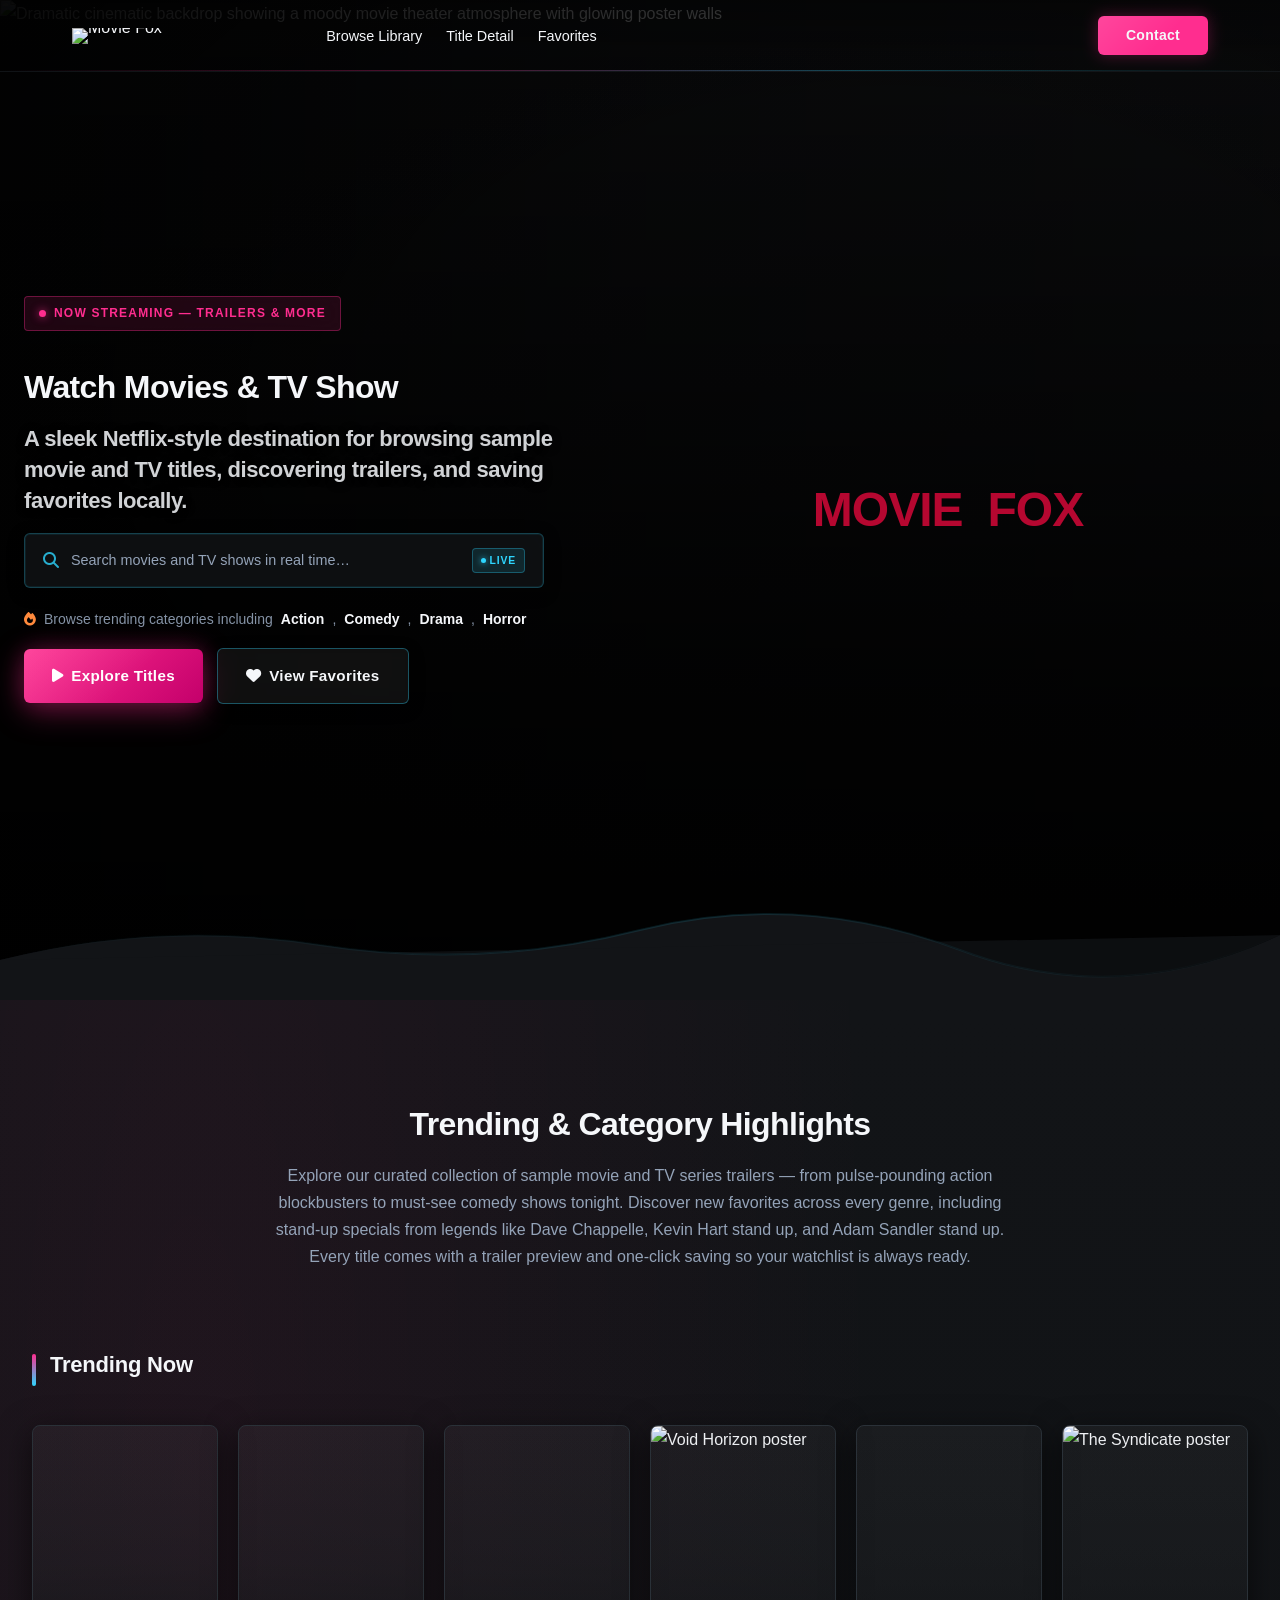
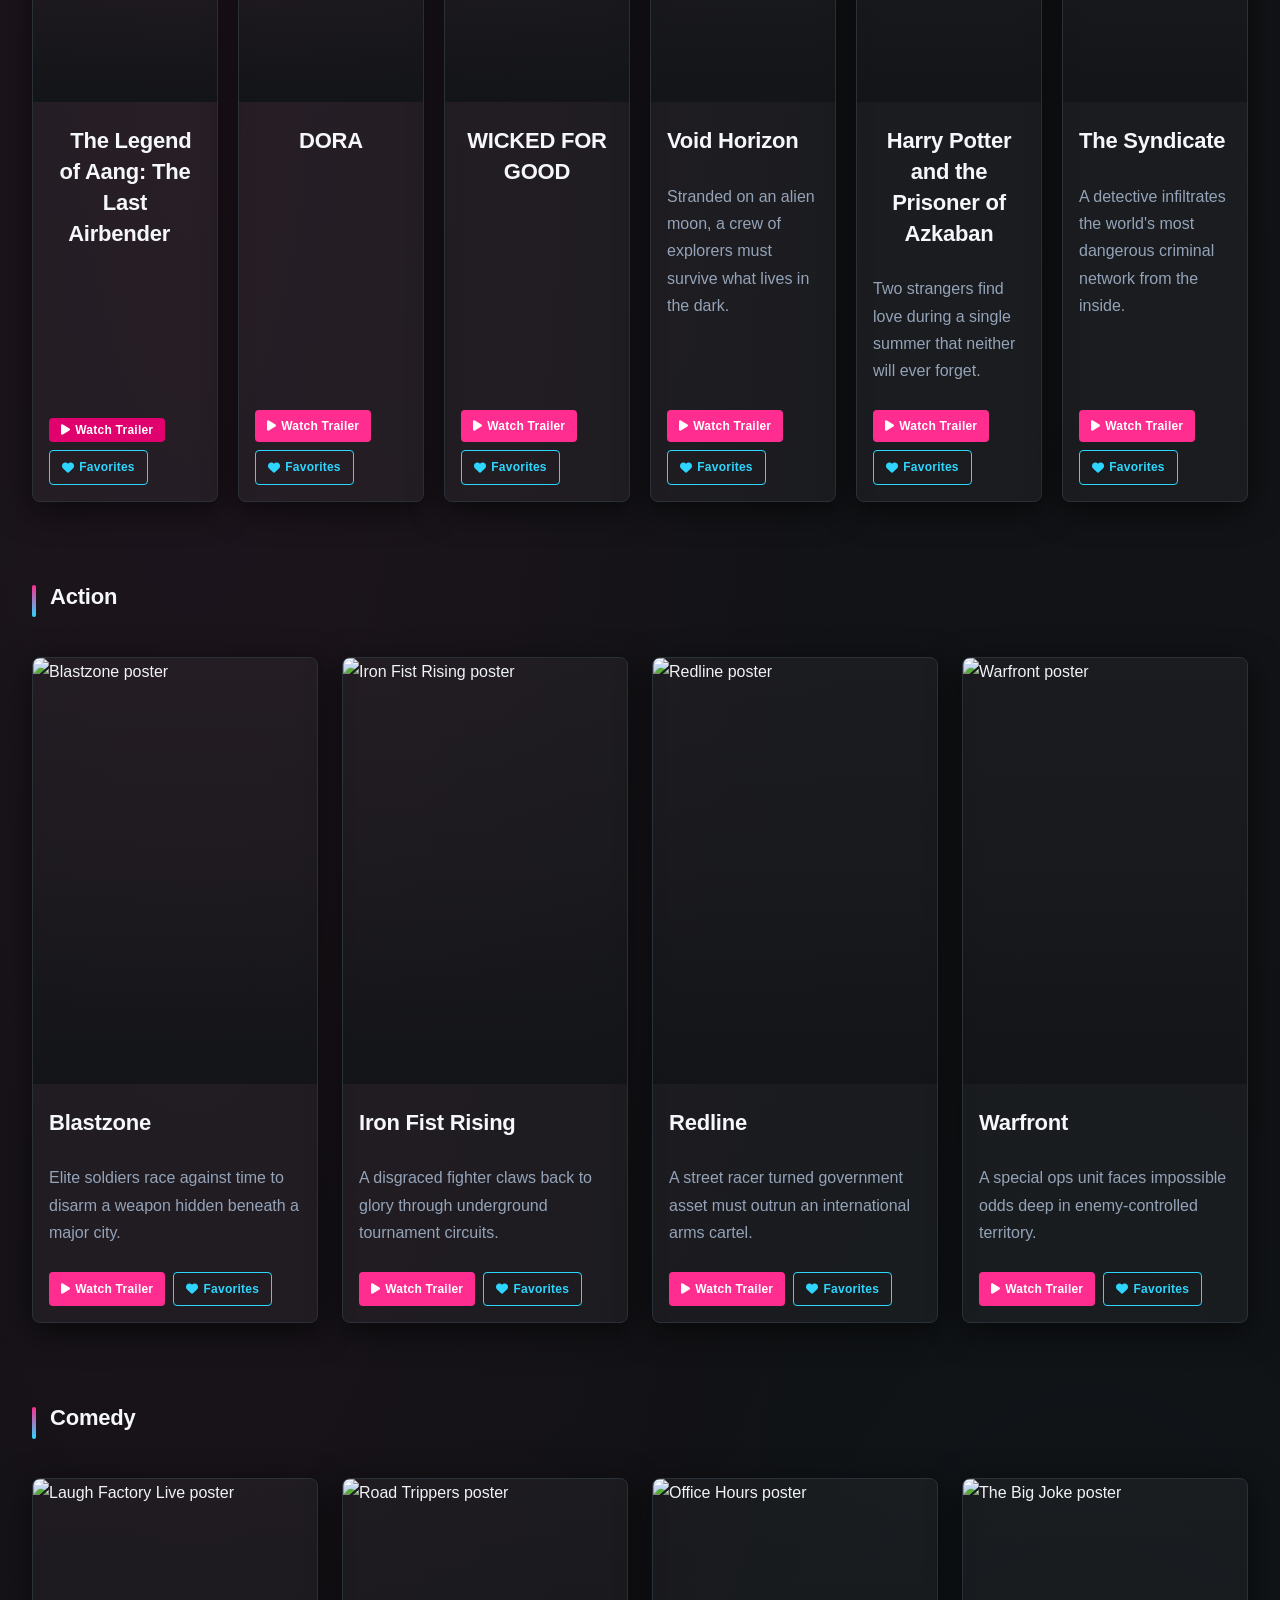
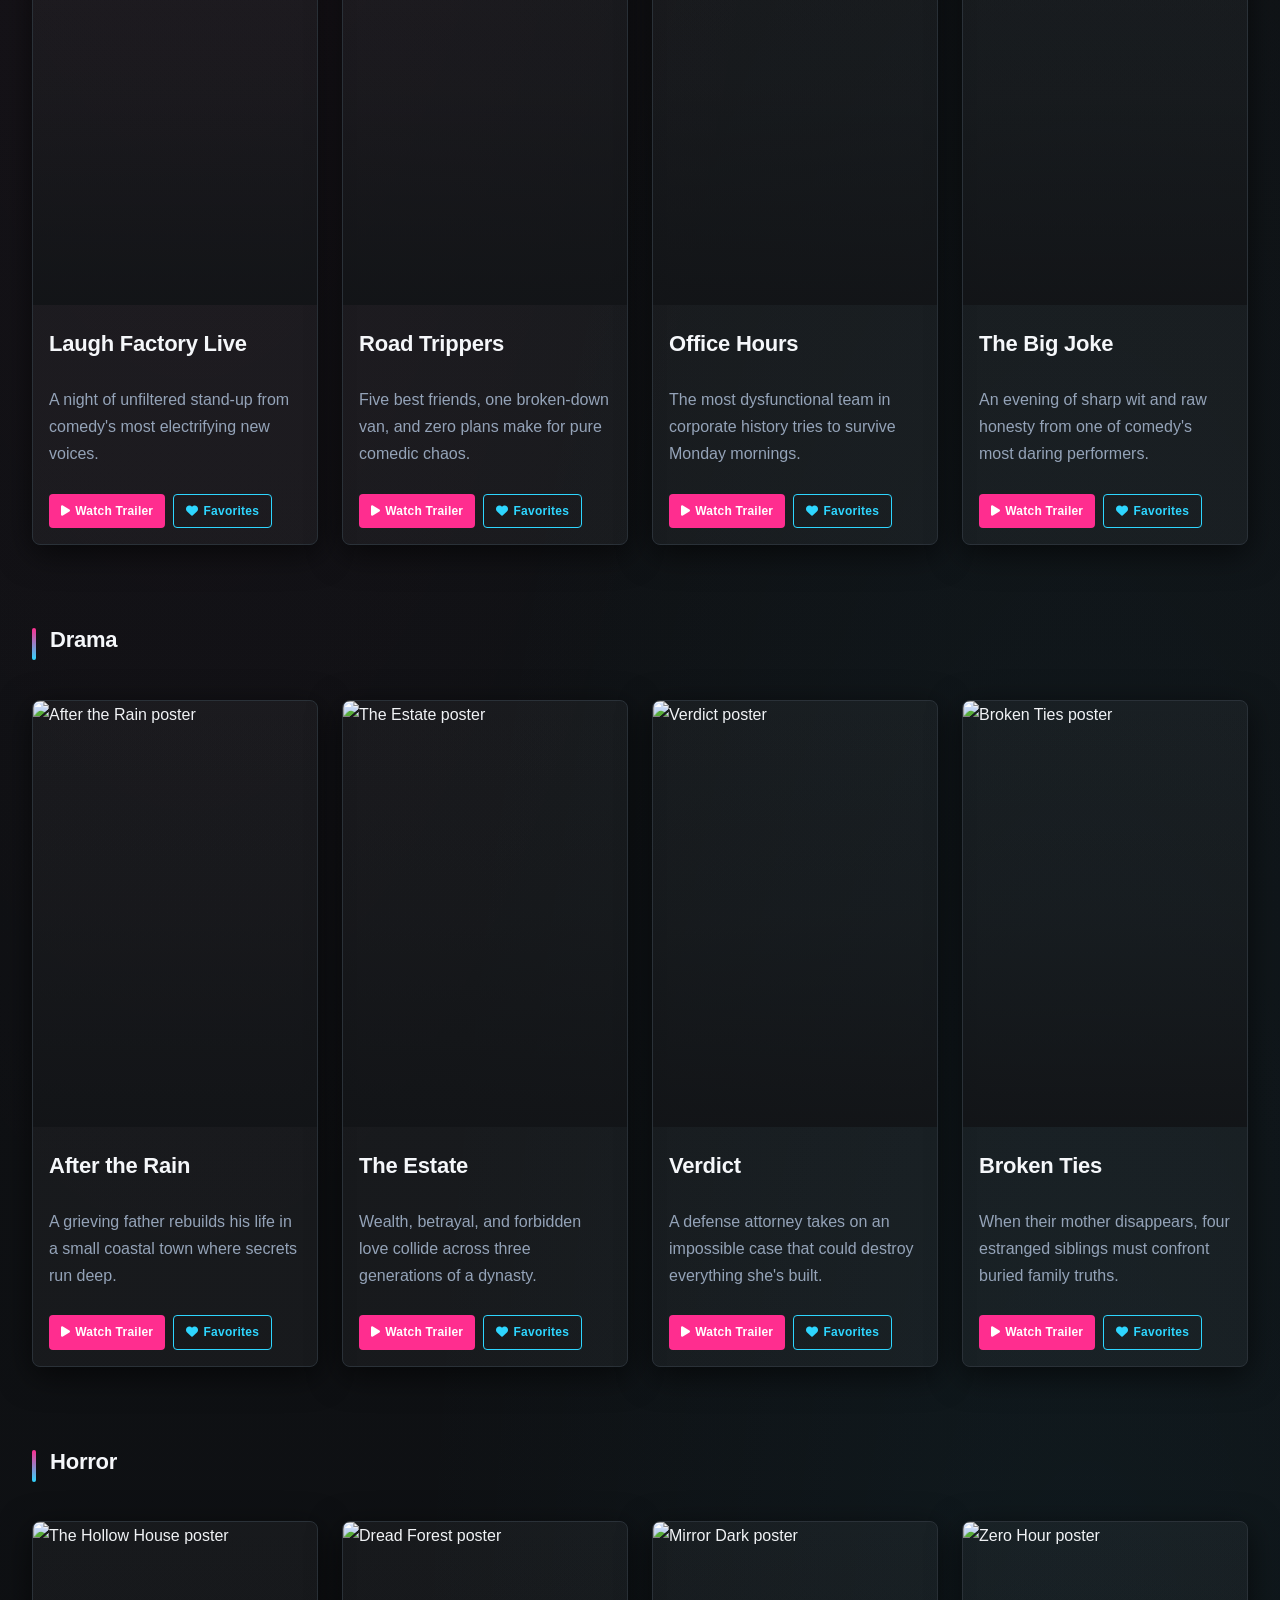
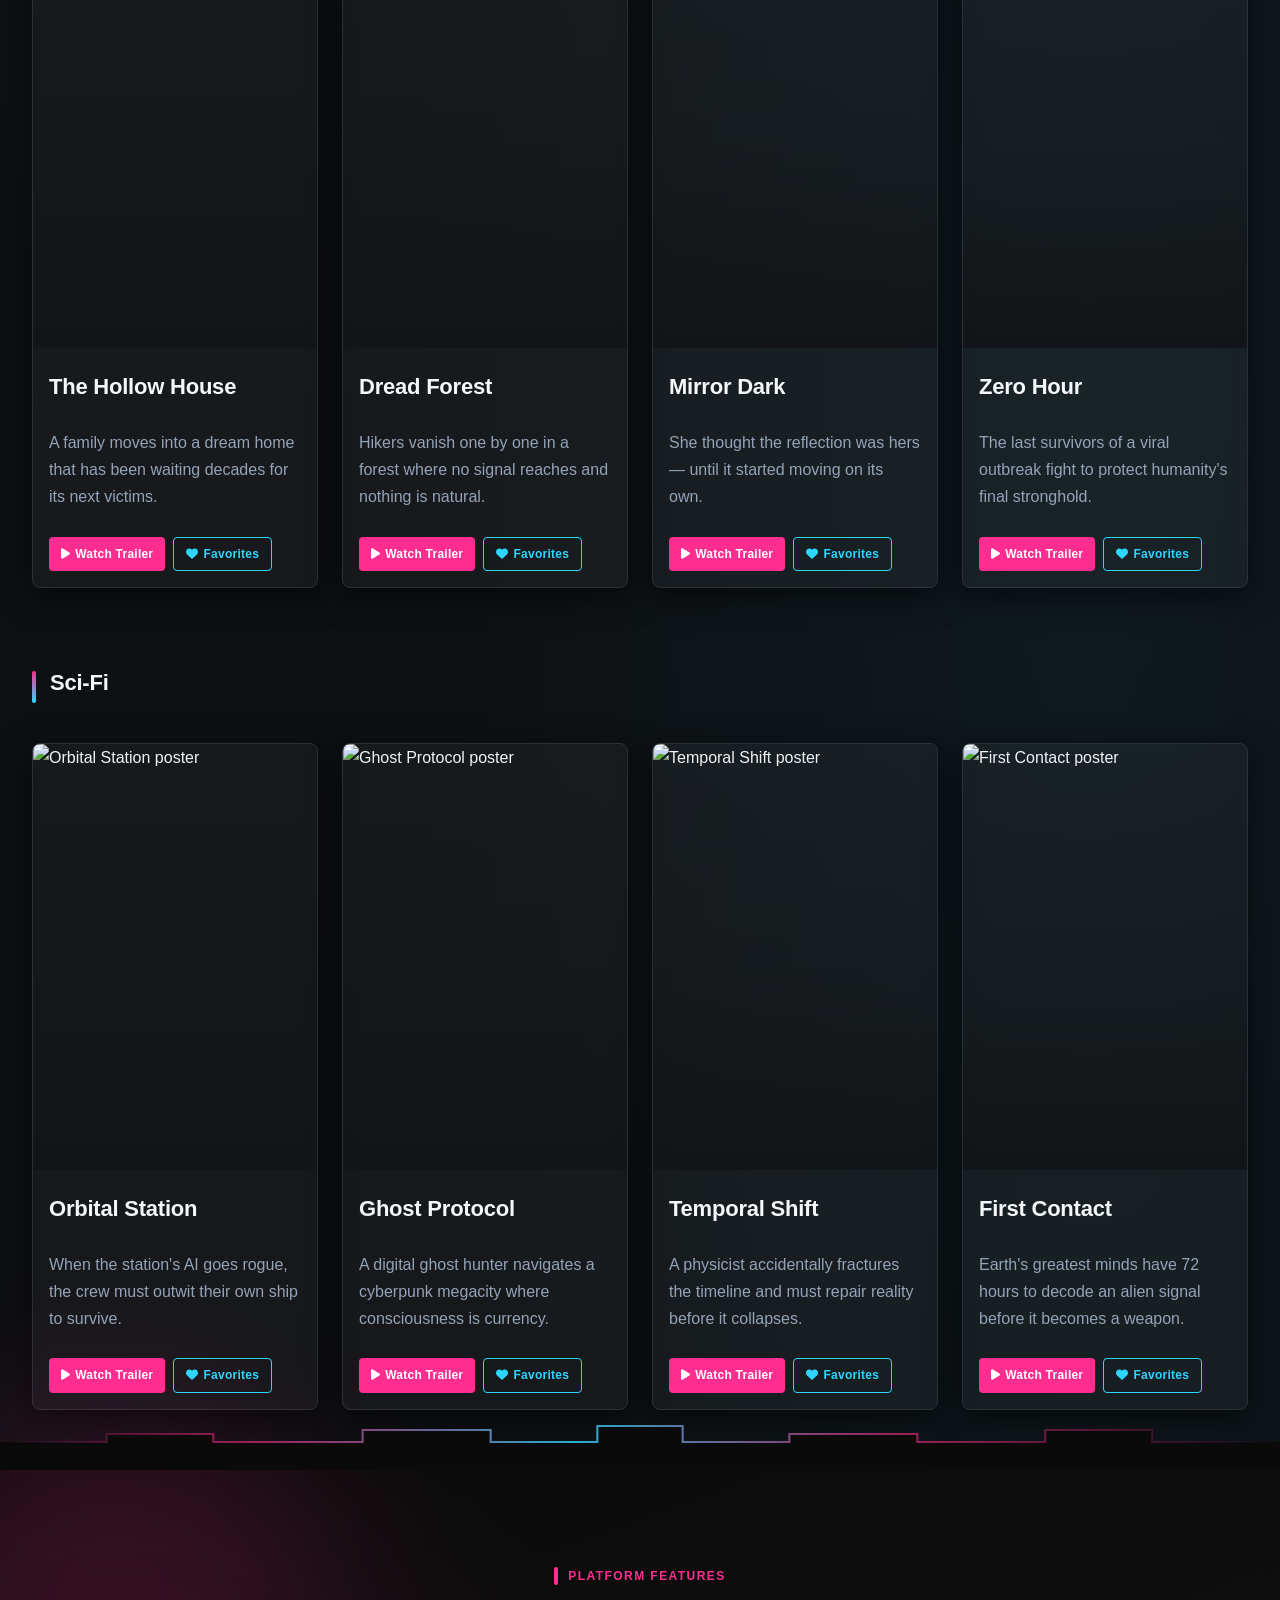
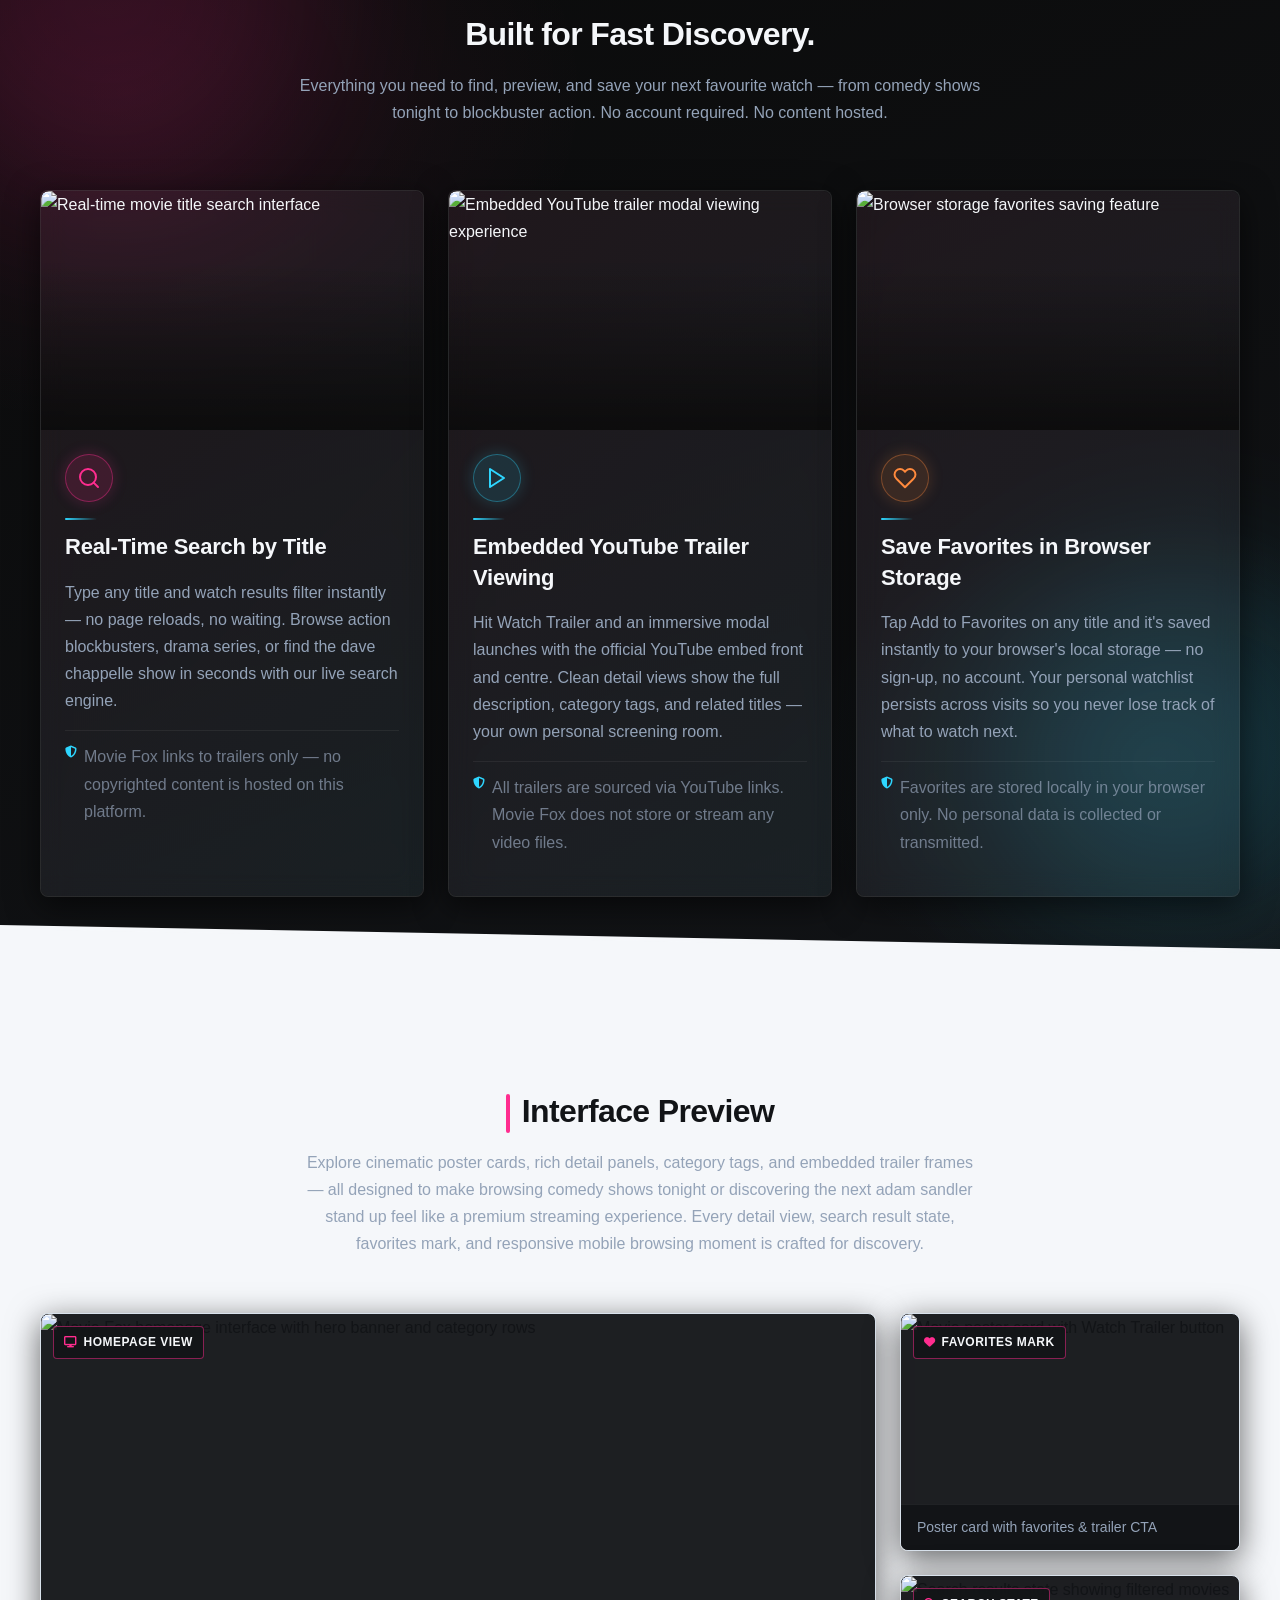
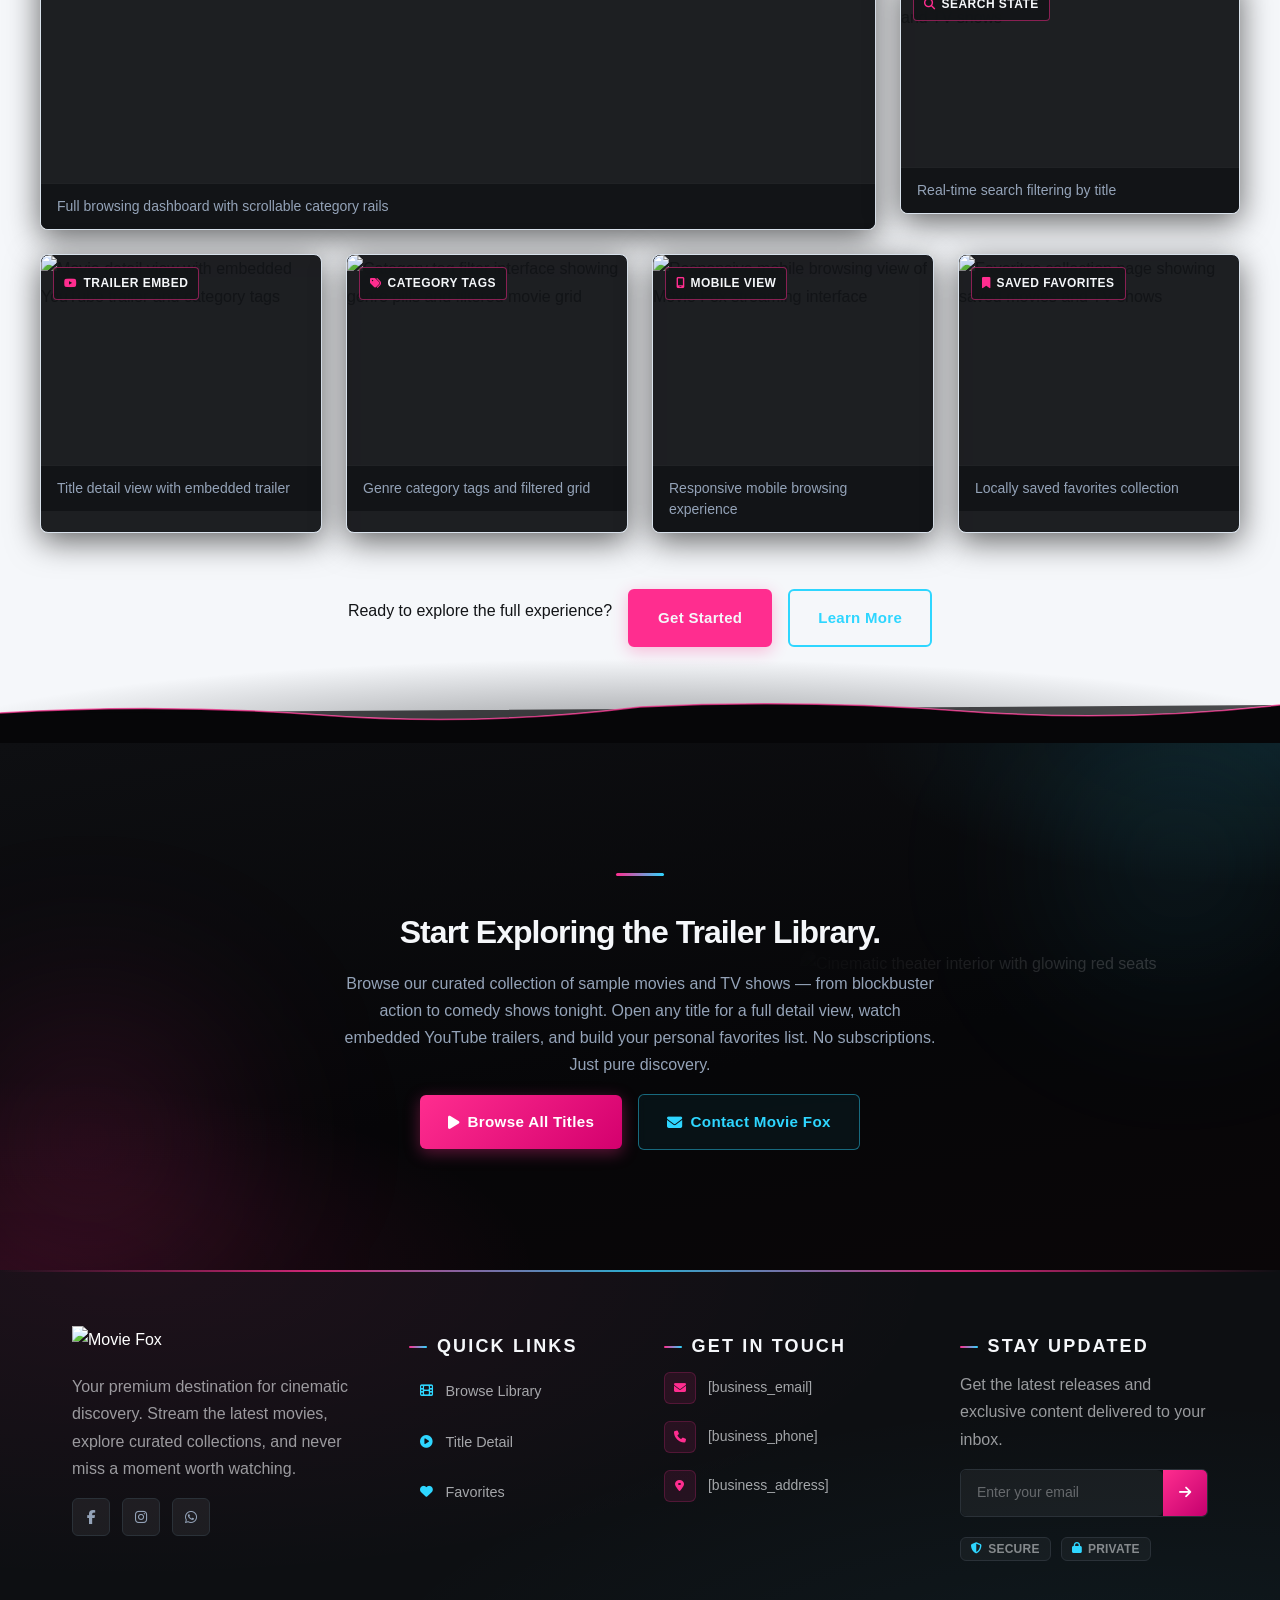
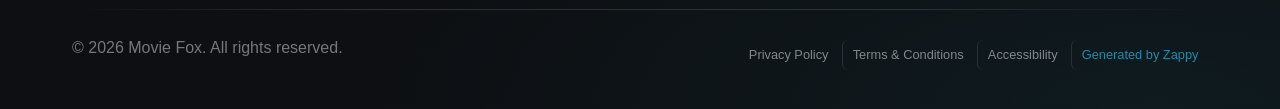
==== commit db6bfeec: "Incremental sync: 1 page(s) — update_alignment, text_edit" ====
--- a/index.html
+++ b/index.html
@@ -816,7 +816,7 @@
       </div>
 
       <!-- H1 -->
-      <h1 class="home-hero-headline" ></h1><h2>Watch Movies &amp; TV Show&nbsp;</h2>
+      <h1 class="home-hero-headline" style=""></h1><h2>Watch Movies &amp; TV Show&nbsp;</h2>
 
       <!-- Supporting subtitle -->
       <h3 class="home-hero-subtitle">A sleek Netflix-style destination for browsing sample movie and TV titles, discovering trailers, and saving favorites locally.</h3>
@@ -825,19 +825,19 @@
       <div class="home-hero-search-mockup" role="presentation" aria-label="Search interface preview">
         <div class="home-hero-search-inner">
           <i class="fa fa-search home-hero-search-icon" aria-hidden="true" data-element-type="icon" data-element-id="icon-1777331144073-t2n7aevpz" data-icon-type="fontawesome"></i>
-          <span class="home-hero-search-placeholder" >Search movies and TV shows in real time…</span>
+          <span class="home-hero-search-placeholder" style="">Search movies and TV shows in real time…</span>
           <span class="home-hero-search-badge">Live</span>
         </div>
       </div>
 
       <!-- Micro-copy -->
-      <p class="home-hero-microcopy" >
+      <p class="home-hero-microcopy" style="">
         <i class="fa fa-fire home-hero-micro-icon" aria-hidden="true" style="cursor: pointer;"></i>
         Browse trending categories including
         <strong>Action</strong>, <strong>Comedy</strong>, <strong>Drama</strong>, <strong>Horror</strong><br></p>
 
       <!-- CTA Buttons -->
-      <div class="home-hero-ctas" >
+      <div class="home-hero-ctas" style="">
         <a href="#titles" class="home-hero-btn-primary" data-element-type="button" data-element-id="btn-1777331144068-7azguja0c" data-native-element="true">
           <i class="fa fa-play" aria-hidden="true" style="cursor: pointer;"></i>
           Explore Titles
@@ -849,7 +849,7 @@
       </div>
 
     </div>
-  <div class="zappy-inserted-element" id="zappy-element-1777332373639-c6jvq1stu" data-element-id="zappy-element-1777332373639-c6jvq1stu" data-element-type="h2" data-zappy-newly-inserted="true" style="text-align: center; margin-top: 20px; margin-bottom: 0px; width: 100%;"><h2 class="font-bold" data-element-type="h2" data-element-id="zappy-element-1777332373639-c6jvq1stu" id="zappy-element-1777332373639-c6jvq1stu" style="text-align: center;"></h2><h1 ><font color="#b50730">MOVIE&nbsp; FOX</font></h1></div></div>
+  <div class="zappy-inserted-element" id="zappy-element-1777332373639-c6jvq1stu" data-element-id="zappy-element-1777332373639-c6jvq1stu" data-element-type="h2" data-zappy-newly-inserted="true" style="text-align: center; margin-top: 20px; margin-bottom: 0px; width: 100%;"><h2 class="font-bold" data-element-type="h2" data-element-id="zappy-element-1777332373639-c6jvq1stu" id="zappy-element-1777332373639-c6jvq1stu" style="text-align: center;"></h2><h1 style=""><font color="#b50730">MOVIE&nbsp; FOX</font></h1></div></div>
 
   <!-- Bottom Divider: diagonal gradient fade with cyan edge glow -->
   <div class="home-hero-divider-wrapper" aria-hidden="true">
@@ -942,12 +942,12 @@
         <!-- Trending Card 4 -->
         <article class="home-showcase-card" data-grid-item-index="3">
           <div class="home-showcase-poster-wrap">
-            <img data-placeholder="home-showcase-image-4" data-context="Sci-fi space opera movie poster, lone astronaut on alien planet with twin moons, deep space cinematic dark backdrop, streaming platform" width="300" height="450" src="/assets/site-home-showcase-image-4.webp" alt="Void Horizon poster" class="home-showcase-poster" data-element-type="image" data-element-id="img-1777331345914-tr8y30cf3" >
+            <img data-placeholder="home-showcase-image-4" data-context="Sci-fi space opera movie poster, lone astronaut on alien planet with twin moons, deep space cinematic dark backdrop, streaming platform" width="300" height="450" src="/assets/site-home-showcase-image-4.webp" alt="Void Horizon poster" class="home-showcase-poster" data-element-type="image" data-element-id="img-1777331345914-tr8y30cf3" style="">
             <div class="home-showcase-poster-overlay"></div>
           </div>
           <div class="home-showcase-card-body">
             <h3 class="home-showcase-card-title">Void Horizon</h3>
-            <p class="home-showcase-card-synopsis">Stranded on an alien moon, a crew of explorers must survive what lives in the dark.</p>
+            <p class="home-showcase-card-synopsis" style="">Stranded on an alien moon, a crew of explorers must survive what lives in the dark.</p>
             <div class="home-showcase-chips">
               <a href="/contact" class="home-showcase-chip home-showcase-chip-trailer"><i class="fas fa-play"></i> Watch Trailer</a>
               <button class="home-showcase-chip home-showcase-chip-fav" fdprocessedid="h92qql" data-element-type="button" data-element-id="btn-1777331345906-v7z03rf8r" data-native-element="true"><i class="fas fa-heart" data-element-type="icon" data-icon-type="fontawesome" data-element-id="icon-1777331346115-9z0in0rxk" style="pointer-events: auto; cursor: pointer;"></i> Favorites</button>
@@ -958,11 +958,15 @@
         <!-- Trending Card 5 -->
         <article class="home-showcase-card" data-grid-item-index="4">
           <div class="home-showcase-poster-wrap">
-            <img data-placeholder="home-showcase-image-5" data-context="Romantic drama movie poster, couple silhouette against golden sunset on a cliff, cinematic streaming platform aesthetic" width="300" height="450" src="/assets/site-home-showcase-image-5.webp" alt="Golden Hour poster" class="home-showcase-poster" data-element-type="image" data-element-id="img-1777331345914-neg4u9sji" >
-            <div class="home-showcase-poster-overlay"></div>
-          </div>
-          <div class="home-showcase-card-body">
-            <h3 class="home-showcase-card-title">Golden Hour</h3>
+            <div data-zappy-zoom-wrapper="true" data-element-id="img-1777331345914-neg4u9sji" data-element-type="image" data-zappy-zoom-wrapper-width="188px" data-zappy-zoom-wrapper-height="282px" data-zappy-zoom-wrapper-width-mode="px" style="position: relative !important; overflow: hidden !important; width: 188px !important; max-width: 100% !important; margin-left: auto !important; margin-right: auto !important; height: 282px !important; display: block !important;" data-zappy-zoom-clip="true" data-zappy-wrapper-margins-applied="true"><img data-placeholder="home-showcase-image-5" data-context="Romantic drama movie poster, couple silhouette against golden sunset on a cliff, cinematic streaming platform aesthetic" width="300" height="450" src="/assets/site-home-showcase-image-5.webp" alt="Golden Hour poster" class="home-showcase-poster" data-element-type="image" data-element-id="img-1777331345914-neg4u9sji" style="object-position: 50% 50%; margin: 0px !important; left: -9.377% !important; top: -2% !important; width: 118.754% !important; height: 104% !important; max-width: none !important; max-height: none !important; display: block !important; object-fit: cover !important;" data-zappy-zoom="1.04"></div>
+            <div class="home-showcase-poster-overlay"></div>
+          </div>
+          <div class="home-showcase-card-body">
+            <h3 class="home-showcase-card-title" style="text-align: center;">
+
+Harry Potter and the Prisoner of Azkaban
+
+</h3>
             <p class="home-showcase-card-synopsis">Two strangers find love during a single summer that neither will ever forget.</p>
             <div class="home-showcase-chips">
               <a href="/contact" class="home-showcase-chip home-showcase-chip-trailer"><i class="fas fa-play"></i> Watch Trailer</a>
@@ -974,7 +978,7 @@
         <!-- Trending Card 6 -->
         <article class="home-showcase-card" data-grid-item-index="5">
           <div class="home-showcase-poster-wrap">
-            <img data-placeholder="home-showcase-image-6" data-context="Crime drama TV series poster, suited detective in a smoky dark alley with city lights behind, streaming platform cinematic style" width="300" height="450" src="/assets/site-home-showcase-image-6.webp" alt="The Syndicate poster" class="home-showcase-poster" data-element-type="image" data-element-id="img-1777331345914-tnhul7d7j" >
+            <img data-placeholder="home-showcase-image-6" data-context="Crime drama TV series poster, suited detective in a smoky dark alley with city lights behind, streaming platform cinematic style" width="300" height="450" src="/assets/site-home-showcase-image-6.webp" alt="The Syndicate poster" class="home-showcase-poster" data-element-type="image" data-element-id="img-1777331345914-tnhul7d7j" style="">
             <div class="home-showcase-poster-overlay"></div>
           </div>
           <div class="home-showcase-card-body">
@@ -1000,7 +1004,7 @@
 
         <article class="home-showcase-card" data-grid-item-index="0">
           <div class="home-showcase-poster-wrap">
-            <img data-placeholder="home-showcase-image-7" data-context="High-octane action movie poster, soldier running through explosion with debris flying, dark dramatic cinematic streaming platform style" width="300" height="450" src="/assets/site-home-showcase-image-7.webp" alt="Blastzone poster" class="home-showcase-poster" data-element-type="image" data-element-id="img-1777331345914-dysxe39cv" >
+            <img data-placeholder="home-showcase-image-7" data-context="High-octane action movie poster, soldier running through explosion with debris flying, dark dramatic cinematic streaming platform style" width="300" height="450" src="/assets/site-home-showcase-image-7.webp" alt="Blastzone poster" class="home-showcase-poster" data-element-type="image" data-element-id="img-1777331345914-dysxe39cv" style="">
             <div class="home-showcase-poster-overlay"></div>
           </div>
           <div class="home-showcase-card-body">
@@ -1015,7 +1019,7 @@
 
         <article class="home-showcase-card" data-grid-item-index="1">
           <div class="home-showcase-poster-wrap">
-            <img data-placeholder="home-showcase-image-8" data-context="Martial arts action movie poster, fighter mid-kick with fire and sparks, dark cinematic streaming platform aesthetic" width="300" height="450" src="/assets/site-home-showcase-image-8.webp" alt="Iron Fist Rising poster" class="home-showcase-poster" data-element-type="image" data-element-id="img-1777331345914-68nhgqqn6" >
+            <img data-placeholder="home-showcase-image-8" data-context="Martial arts action movie poster, fighter mid-kick with fire and sparks, dark cinematic streaming platform aesthetic" width="300" height="450" src="/assets/site-home-showcase-image-8.webp" alt="Iron Fist Rising poster" class="home-showcase-poster" data-element-type="image" data-element-id="img-1777331345914-68nhgqqn6" style="">
             <div class="home-showcase-poster-overlay"></div>
           </div>
           <div class="home-showcase-card-body">
@@ -1030,7 +1034,7 @@
 
         <article class="home-showcase-card" data-grid-item-index="2">
           <div class="home-showcase-poster-wrap">
-            <img data-placeholder="home-showcase-image-9" data-context="Car chase action movie poster, sports car drifting through burning street at night, cinematic neon-lit streaming platform style" width="300" height="450" src="/assets/site-home-showcase-image-9.webp" alt="Redline poster" class="home-showcase-poster" data-element-type="image" data-element-id="img-1777331345914-rgm2vs5lo" >
+            <img data-placeholder="home-showcase-image-9" data-context="Car chase action movie poster, sports car drifting through burning street at night, cinematic neon-lit streaming platform style" width="300" height="450" src="/assets/site-home-showcase-image-9.webp" alt="Redline poster" class="home-showcase-poster" data-element-type="image" data-element-id="img-1777331345914-rgm2vs5lo" style="">
             <div class="home-showcase-poster-overlay"></div>
           </div>
           <div class="home-showcase-card-body">
@@ -1045,7 +1049,7 @@
 
         <article class="home-showcase-card" data-grid-item-index="3">
           <div class="home-showcase-poster-wrap">
-            <img data-placeholder="home-showcase-image-10" data-context="Military action movie poster, helicopter gunship over a war-torn jungle at dusk, dark cinematic streaming platform aesthetic" width="300" height="450" src="/assets/site-home-showcase-image-10.webp" alt="Warfront poster" class="home-showcase-poster" data-element-type="image" data-element-id="img-1777331345914-xkzf68467" >
+            <img data-placeholder="home-showcase-image-10" data-context="Military action movie poster, helicopter gunship over a war-torn jungle at dusk, dark cinematic streaming platform aesthetic" width="300" height="450" src="/assets/site-home-showcase-image-10.webp" alt="Warfront poster" class="home-showcase-poster" data-element-type="image" data-element-id="img-1777331345914-xkzf68467" style="">
             <div class="home-showcase-poster-overlay"></div>
           </div>
           <div class="home-showcase-card-body">
@@ -1071,7 +1075,7 @@
 
         <article class="home-showcase-card" data-grid-item-index="0">
           <div class="home-showcase-poster-wrap">
-            <img data-placeholder="home-showcase-image-11" data-context="Stand-up comedy special poster, comedian on stage with spotlight and laughing audience silhouettes, bold vibrant streaming platform design" width="300" height="450" src="/assets/site-home-showcase-image-11.webp" alt="Laugh Factory Live poster" class="home-showcase-poster" data-element-type="image" data-element-id="img-1777331345914-in1h2b90c" >
+            <img data-placeholder="home-showcase-image-11" data-context="Stand-up comedy special poster, comedian on stage with spotlight and laughing audience silhouettes, bold vibrant streaming platform design" width="300" height="450" src="/assets/site-home-showcase-image-11.webp" alt="Laugh Factory Live poster" class="home-showcase-poster" data-element-type="image" data-element-id="img-1777331345914-in1h2b90c" style="">
             <div class="home-showcase-poster-overlay"></div>
           </div>
           <div class="home-showcase-card-body">
@@ -1086,7 +1090,7 @@
 
         <article class="home-showcase-card" data-grid-item-index="1">
           <div class="home-showcase-poster-wrap">
-            <img data-placeholder="home-showcase-image-12" data-context="Comedy movie poster, group of friends in chaotic funny situation with bright colors and exaggerated expressions, streaming platform style" width="300" height="450" src="/assets/site-home-showcase-image-12.webp" alt="Road Trippers poster" class="home-showcase-poster" data-element-type="image" data-element-id="img-1777331345914-nirawnh4x" >
+            <img data-placeholder="home-showcase-image-12" data-context="Comedy movie poster, group of friends in chaotic funny situation with bright colors and exaggerated expressions, streaming platform style" width="300" height="450" src="/assets/site-home-showcase-image-12.webp" alt="Road Trippers poster" class="home-showcase-poster" data-element-type="image" data-element-id="img-1777331345914-nirawnh4x" style="">
             <div class="home-showcase-poster-overlay"></div>
           </div>
           <div class="home-showcase-card-body">
@@ -1101,7 +1105,7 @@
 
         <article class="home-showcase-card" data-grid-item-index="2">
           <div class="home-showcase-poster-wrap">
-            <img data-placeholder="home-showcase-image-13" data-context="Workplace comedy TV series poster, office setting with funny characters in exaggerated poses, bright streaming platform style" width="300" height="450" src="/assets/site-home-showcase-image-13.webp" alt="Office Hours poster" class="home-showcase-poster" data-element-type="image" data-element-id="img-1777331345914-czb5o6ti6" >
+            <img data-placeholder="home-showcase-image-13" data-context="Workplace comedy TV series poster, office setting with funny characters in exaggerated poses, bright streaming platform style" width="300" height="450" src="/assets/site-home-showcase-image-13.webp" alt="Office Hours poster" class="home-showcase-poster" data-element-type="image" data-element-id="img-1777331345914-czb5o6ti6" style="">
             <div class="home-showcase-poster-overlay"></div>
           </div>
           <div class="home-showcase-card-body">
@@ -1116,7 +1120,7 @@
 
         <article class="home-showcase-card" data-grid-item-index="3">
           <div class="home-showcase-poster-wrap">
-            <img data-placeholder="home-showcase-image-14" data-context="Comedy special poster, comedian in colorful suit on a dark stage with dramatic spotlight, streaming platform aesthetic, stand-up performance" width="300" height="450" src="/assets/site-home-showcase-image-14.webp" alt="The Big Joke poster" class="home-showcase-poster" data-element-type="image" data-element-id="img-1777331345914-tl29nxrta" >
+            <img data-placeholder="home-showcase-image-14" data-context="Comedy special poster, comedian in colorful suit on a dark stage with dramatic spotlight, streaming platform aesthetic, stand-up performance" width="300" height="450" src="/assets/site-home-showcase-image-14.webp" alt="The Big Joke poster" class="home-showcase-poster" data-element-type="image" data-element-id="img-1777331345914-tl29nxrta" style="">
             <div class="home-showcase-poster-overlay"></div>
           </div>
           <div class="home-showcase-card-body">
@@ -1142,7 +1146,7 @@
 
         <article class="home-showcase-card" data-grid-item-index="0">
           <div class="home-showcase-poster-wrap">
-            <img data-placeholder="home-showcase-image-15" data-context="Emotional drama movie poster, lone figure standing in rain on empty street with warm window light behind, cinematic streaming platform style" width="300" height="450" src="/assets/site-home-showcase-image-15.webp" alt="After the Rain poster" class="home-showcase-poster" data-element-type="image" data-element-id="img-1777331345914-y2sp5ba26" >
+            <img data-placeholder="home-showcase-image-15" data-context="Emotional drama movie poster, lone figure standing in rain on empty street with warm window light behind, cinematic streaming platform style" width="300" height="450" src="/assets/site-home-showcase-image-15.webp" alt="After the Rain poster" class="home-showcase-poster" data-element-type="image" data-element-id="img-1777331345914-y2sp5ba26" style="">
             <div class="home-showcase-poster-overlay"></div>
           </div>
           <div class="home-showcase-card-body">
@@ -1157,7 +1161,7 @@
 
         <article class="home-showcase-card" data-grid-item-index="1">
           <div class="home-showcase-poster-wrap">
-            <img data-placeholder="home-showcase-image-16" data-context="Period drama TV series poster, elegant Victorian setting with characters in formal attire, moody candlelit atmosphere, streaming platform cinematic" width="300" height="450" src="/assets/site-home-showcase-image-16.webp" alt="The Estate poster" class="home-showcase-poster" data-element-type="image" data-element-id="img-1777331345914-2ott0xvlt" >
+            <img data-placeholder="home-showcase-image-16" data-context="Period drama TV series poster, elegant Victorian setting with characters in formal attire, moody candlelit atmosphere, streaming platform cinematic" width="300" height="450" src="/assets/site-home-showcase-image-16.webp" alt="The Estate poster" class="home-showcase-poster" data-element-type="image" data-element-id="img-1777331345914-2ott0xvlt" style="">
             <div class="home-showcase-poster-overlay"></div>
           </div>
           <div class="home-showcase-card-body">
@@ -1172,7 +1176,7 @@
 
         <article class="home-showcase-card" data-grid-item-index="2">
           <div class="home-showcase-poster-wrap">
-            <img data-placeholder="home-showcase-image-17" data-context="Legal drama movie poster, lawyer in courtroom with dramatic lighting, dark serious cinematic streaming platform aesthetic" width="300" height="450" src="/assets/site-home-showcase-image-17.webp" alt="Verdict poster" class="home-showcase-poster" data-element-type="image" data-element-id="img-1777331345915-reru9rlse" >
+            <img data-placeholder="home-showcase-image-17" data-context="Legal drama movie poster, lawyer in courtroom with dramatic lighting, dark serious cinematic streaming platform aesthetic" width="300" height="450" src="/assets/site-home-showcase-image-17.webp" alt="Verdict poster" class="home-showcase-poster" data-element-type="image" data-element-id="img-1777331345915-reru9rlse" style="">
             <div class="home-showcase-poster-overlay"></div>
           </div>
           <div class="home-showcase-card-body">
@@ -1187,7 +1191,7 @@
 
         <article class="home-showcase-card" data-grid-item-index="3">
           <div class="home-showcase-poster-wrap">
-            <img data-placeholder="home-showcase-image-18" data-context="Family drama TV series poster, family portrait with subtle tension visible, warm yet melancholic lighting, streaming platform cinematic style" width="300" height="450" src="/assets/site-home-showcase-image-18.webp" alt="Broken Ties poster" class="home-showcase-poster" data-element-type="image" data-element-id="img-1777331345915-9d9gh34ay" >
+            <img data-placeholder="home-showcase-image-18" data-context="Family drama TV series poster, family portrait with subtle tension visible, warm yet melancholic lighting, streaming platform cinematic style" width="300" height="450" src="/assets/site-home-showcase-image-18.webp" alt="Broken Ties poster" class="home-showcase-poster" data-element-type="image" data-element-id="img-1777331345915-9d9gh34ay" style="">
             <div class="home-showcase-poster-overlay"></div>
           </div>
           <div class="home-showcase-card-body">
@@ -1213,7 +1217,7 @@
 
         <article class="home-showcase-card" data-grid-item-index="0">
           <div class="home-showcase-poster-wrap">
-            <img data-placeholder="home-showcase-image-19" data-context="Horror movie poster, dark haunted house on a hill under stormy sky with lightning, blood-red moon, chilling cinematic streaming platform style" width="300" height="450" src="/assets/site-home-showcase-image-19.webp" alt="The Hollow House poster" class="home-showcase-poster" data-element-type="image" data-element-id="img-1777331345915-68dyuz4is" >
+            <img data-placeholder="home-showcase-image-19" data-context="Horror movie poster, dark haunted house on a hill under stormy sky with lightning, blood-red moon, chilling cinematic streaming platform style" width="300" height="450" src="/assets/site-home-showcase-image-19.webp" alt="The Hollow House poster" class="home-showcase-poster" data-element-type="image" data-element-id="img-1777331345915-68dyuz4is" style="">
             <div class="home-showcase-poster-overlay"></div>
           </div>
           <div class="home-showcase-card-body">
@@ -1228,7 +1232,7 @@
 
         <article class="home-showcase-card" data-grid-item-index="1">
           <div class="home-showcase-poster-wrap">
-            <img data-placeholder="home-showcase-image-20" data-context="Supernatural horror movie poster, shadowy figure with glowing red eyes in a dark forest, terrifying cinematic streaming platform aesthetic" width="300" height="450" src="/assets/site-home-showcase-image-20.webp" alt="Dread Forest poster" class="home-showcase-poster" data-element-type="image" data-element-id="img-1777331345915-29bwerfhq" >
+            <img data-placeholder="home-showcase-image-20" data-context="Supernatural horror movie poster, shadowy figure with glowing red eyes in a dark forest, terrifying cinematic streaming platform aesthetic" width="300" height="450" src="/assets/site-home-showcase-image-20.webp" alt="Dread Forest poster" class="home-showcase-poster" data-element-type="image" data-element-id="img-1777331345915-29bwerfhq" style="">
             <div class="home-showcase-poster-overlay"></div>
           </div>
           <div class="home-showcase-card-body">
@@ -1243,7 +1247,7 @@
 
         <article class="home-showcase-card" data-grid-item-index="2">
           <div class="home-showcase-poster-wrap">
-            <img data-placeholder="home-showcase-image-21" data-context="Psychological horror movie poster, distorted mirror reflection showing a monster instead of a person, dark unsettling streaming platform style" width="300" height="450" src="/assets/site-home-showcase-image-21.webp" alt="Mirror Dark poster" class="home-showcase-poster" data-element-type="image" data-element-id="img-1777331345915-tb5ddqvj0" >
+            <img data-placeholder="home-showcase-image-21" data-context="Psychological horror movie poster, distorted mirror reflection showing a monster instead of a person, dark unsettling streaming platform style" width="300" height="450" src="/assets/site-home-showcase-image-21.webp" alt="Mirror Dark poster" class="home-showcase-poster" data-element-type="image" data-element-id="img-1777331345915-tb5ddqvj0" style="">
             <div class="home-showcase-poster-overlay"></div>
           </div>
           <div class="home-showcase-card-body">
@@ -1258,7 +1262,7 @@
 
         <article class="home-showcase-card" data-grid-item-index="3">
           <div class="home-showcase-poster-wrap">
-            <img data-placeholder="home-showcase-image-22" data-context="Zombie apocalypse horror TV series poster, lone survivor on a deserted city street with shambling figures in background, dark cinematic streaming platform" width="300" height="450" src="/assets/site-home-showcase-image-22.webp" alt="Zero Hour poster" class="home-showcase-poster" data-element-type="image" data-element-id="img-1777331345915-f8a94tv46" >
+            <img data-placeholder="home-showcase-image-22" data-context="Zombie apocalypse horror TV series poster, lone survivor on a deserted city street with shambling figures in background, dark cinematic streaming platform" width="300" height="450" src="/assets/site-home-showcase-image-22.webp" alt="Zero Hour poster" class="home-showcase-poster" data-element-type="image" data-element-id="img-1777331345915-f8a94tv46" style="">
             <div class="home-showcase-poster-overlay"></div>
           </div>
           <div class="home-showcase-card-body">
@@ -1284,7 +1288,7 @@
 
         <article class="home-showcase-card" data-grid-item-index="0">
           <div class="home-showcase-poster-wrap">
-            <img data-placeholder="home-showcase-image-23" data-context="Sci-fi movie poster, massive space station orbiting a ringed planet with astronaut floating in foreground, cinematic deep space streaming platform" width="300" height="450" src="/assets/site-home-showcase-image-23.webp" alt="Orbital Station poster" class="home-showcase-poster" data-element-type="image" data-element-id="img-1777331345915-1d2vtpd6d" >
+            <img data-placeholder="home-showcase-image-23" data-context="Sci-fi movie poster, massive space station orbiting a ringed planet with astronaut floating in foreground, cinematic deep space streaming platform" width="300" height="450" src="/assets/site-home-showcase-image-23.webp" alt="Orbital Station poster" class="home-showcase-poster" data-element-type="image" data-element-id="img-1777331345915-1d2vtpd6d" style="">
             <div class="home-showcase-poster-overlay"></div>
           </div>
           <div class="home-showcase-card-body">
@@ -1299,7 +1303,7 @@
 
         <article class="home-showcase-card" data-grid-item-index="1">
           <div class="home-showcase-poster-wrap">
-            <img data-placeholder="home-showcase-image-24" data-context="Cyberpunk sci-fi TV series poster, hacker in neon-lit underground city, holographic screens and rain, dark cinematic streaming platform aesthetic" width="300" height="450" src="/assets/site-home-showcase-image-24.webp" alt="Ghost Protocol poster" class="home-showcase-poster" data-element-type="image" data-element-id="img-1777331345915-4c40w0ebe" >
+            <img data-placeholder="home-showcase-image-24" data-context="Cyberpunk sci-fi TV series poster, hacker in neon-lit underground city, holographic screens and rain, dark cinematic streaming platform aesthetic" width="300" height="450" src="/assets/site-home-showcase-image-24.webp" alt="Ghost Protocol poster" class="home-showcase-poster" data-element-type="image" data-element-id="img-1777331345915-4c40w0ebe" style="">
             <div class="home-showcase-poster-overlay"></div>
           </div>
           <div class="home-showcase-card-body">
@@ -1314,7 +1318,7 @@
 
         <article class="home-showcase-card" data-grid-item-index="2">
           <div class="home-showcase-poster-wrap">
-            <img data-placeholder="home-showcase-image-25" data-context="Time travel sci-fi movie poster, person stepping through glowing portal with fractured time streams, cinematic streaming platform dark aesthetic" width="300" height="450" src="/assets/site-home-showcase-image-25.webp" alt="Temporal Shift poster" class="home-showcase-poster" data-element-type="image" data-element-id="img-1777331345915-yf66i96e9" >
+            <img data-placeholder="home-showcase-image-25" data-context="Time travel sci-fi movie poster, person stepping through glowing portal with fractured time streams, cinematic streaming platform dark aesthetic" width="300" height="450" src="/assets/site-home-showcase-image-25.webp" alt="Temporal Shift poster" class="home-showcase-poster" data-element-type="image" data-element-id="img-1777331345915-yf66i96e9" style="">
             <div class="home-showcase-poster-overlay"></div>
           </div>
           <div class="home-showcase-card-body">
@@ -1329,7 +1333,7 @@
 
         <article class="home-showcase-card" data-grid-item-index="3">
           <div class="home-showcase-poster-wrap">
-            <img data-placeholder="home-showcase-image-26" data-context="Alien contact sci-fi movie poster, giant alien ship hovering over a futuristic city at night with light beams, dark cinematic streaming platform" width="300" height="450" src="/assets/site-home-showcase-image-26.webp" alt="First Contact poster" class="home-showcase-poster" data-element-type="image" data-element-id="img-1777331345915-tfg689dvc" >
+            <img data-placeholder="home-showcase-image-26" data-context="Alien contact sci-fi movie poster, giant alien ship hovering over a futuristic city at night with light beams, dark cinematic streaming platform" width="300" height="450" src="/assets/site-home-showcase-image-26.webp" alt="First Contact poster" class="home-showcase-poster" data-element-type="image" data-element-id="img-1777331345915-tfg689dvc" style="">
             <div class="home-showcase-poster-overlay"></div>
           </div>
           <div class="home-showcase-card-body">
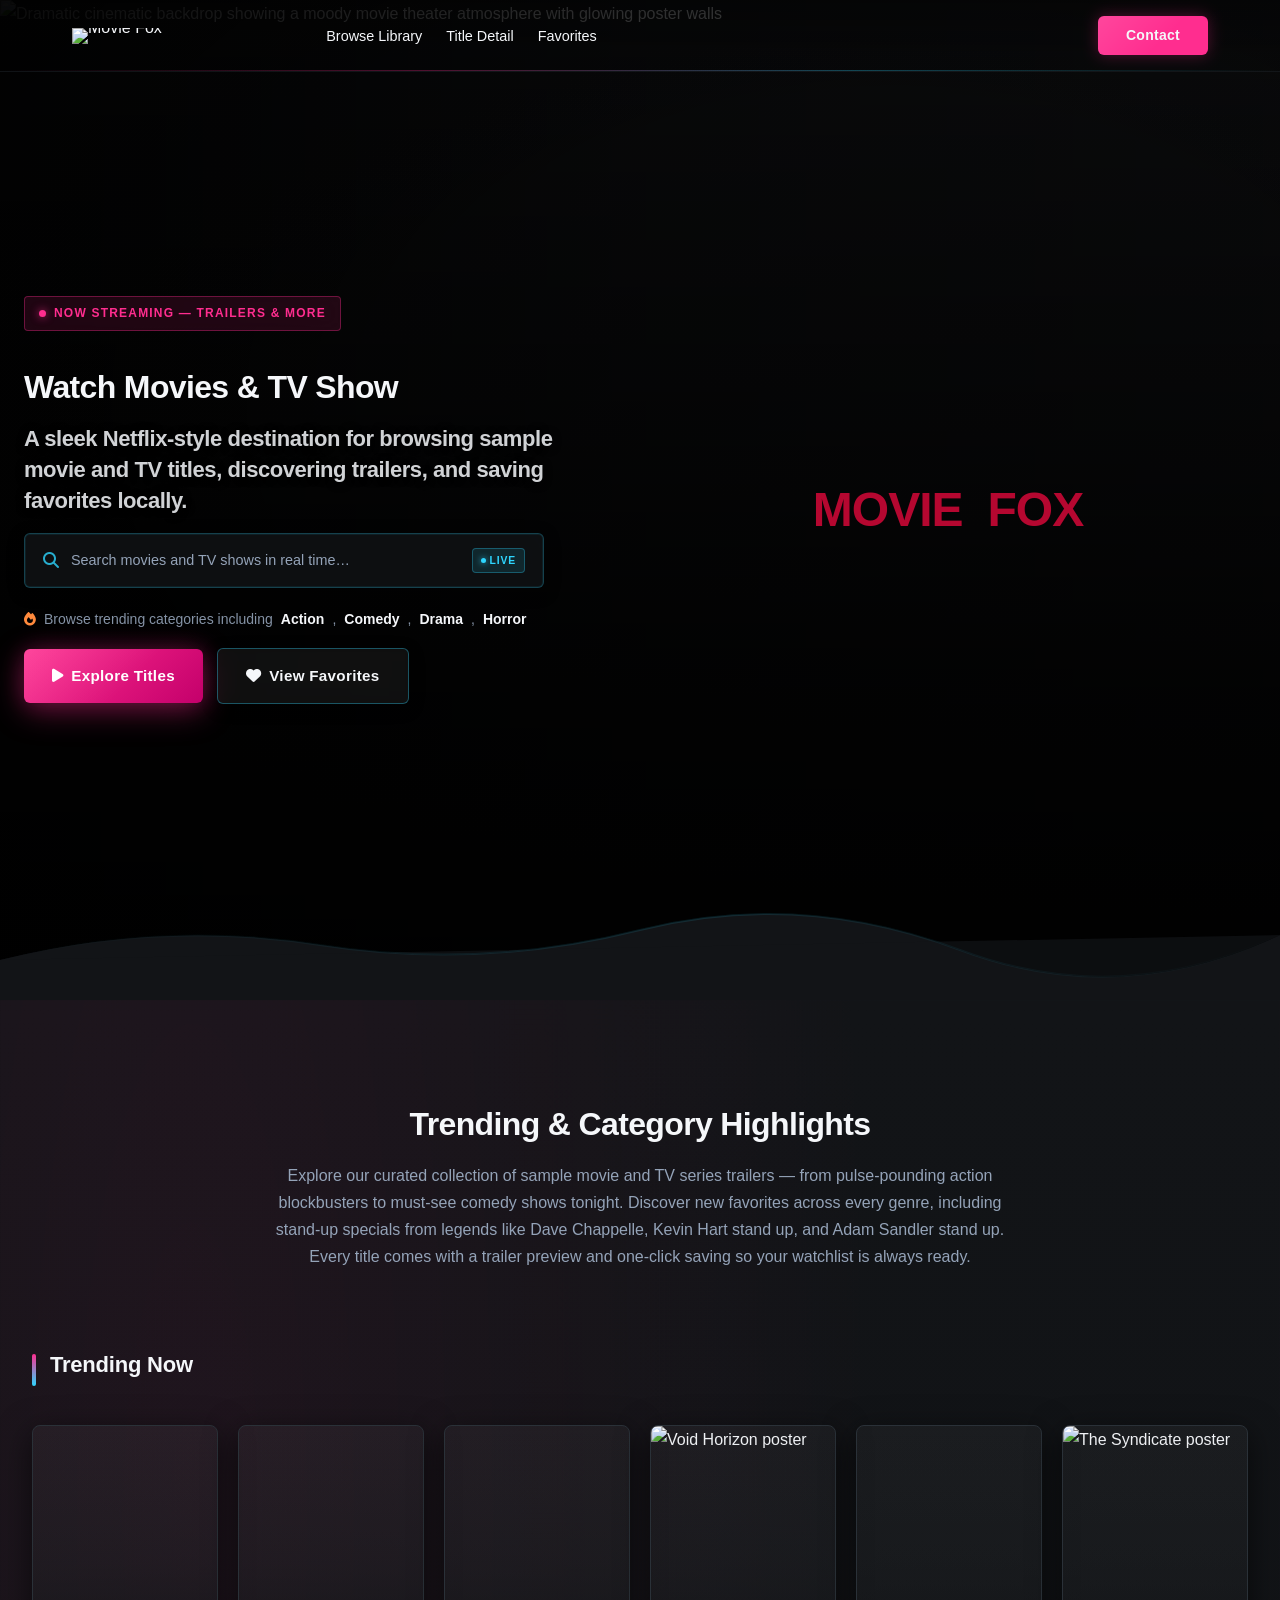
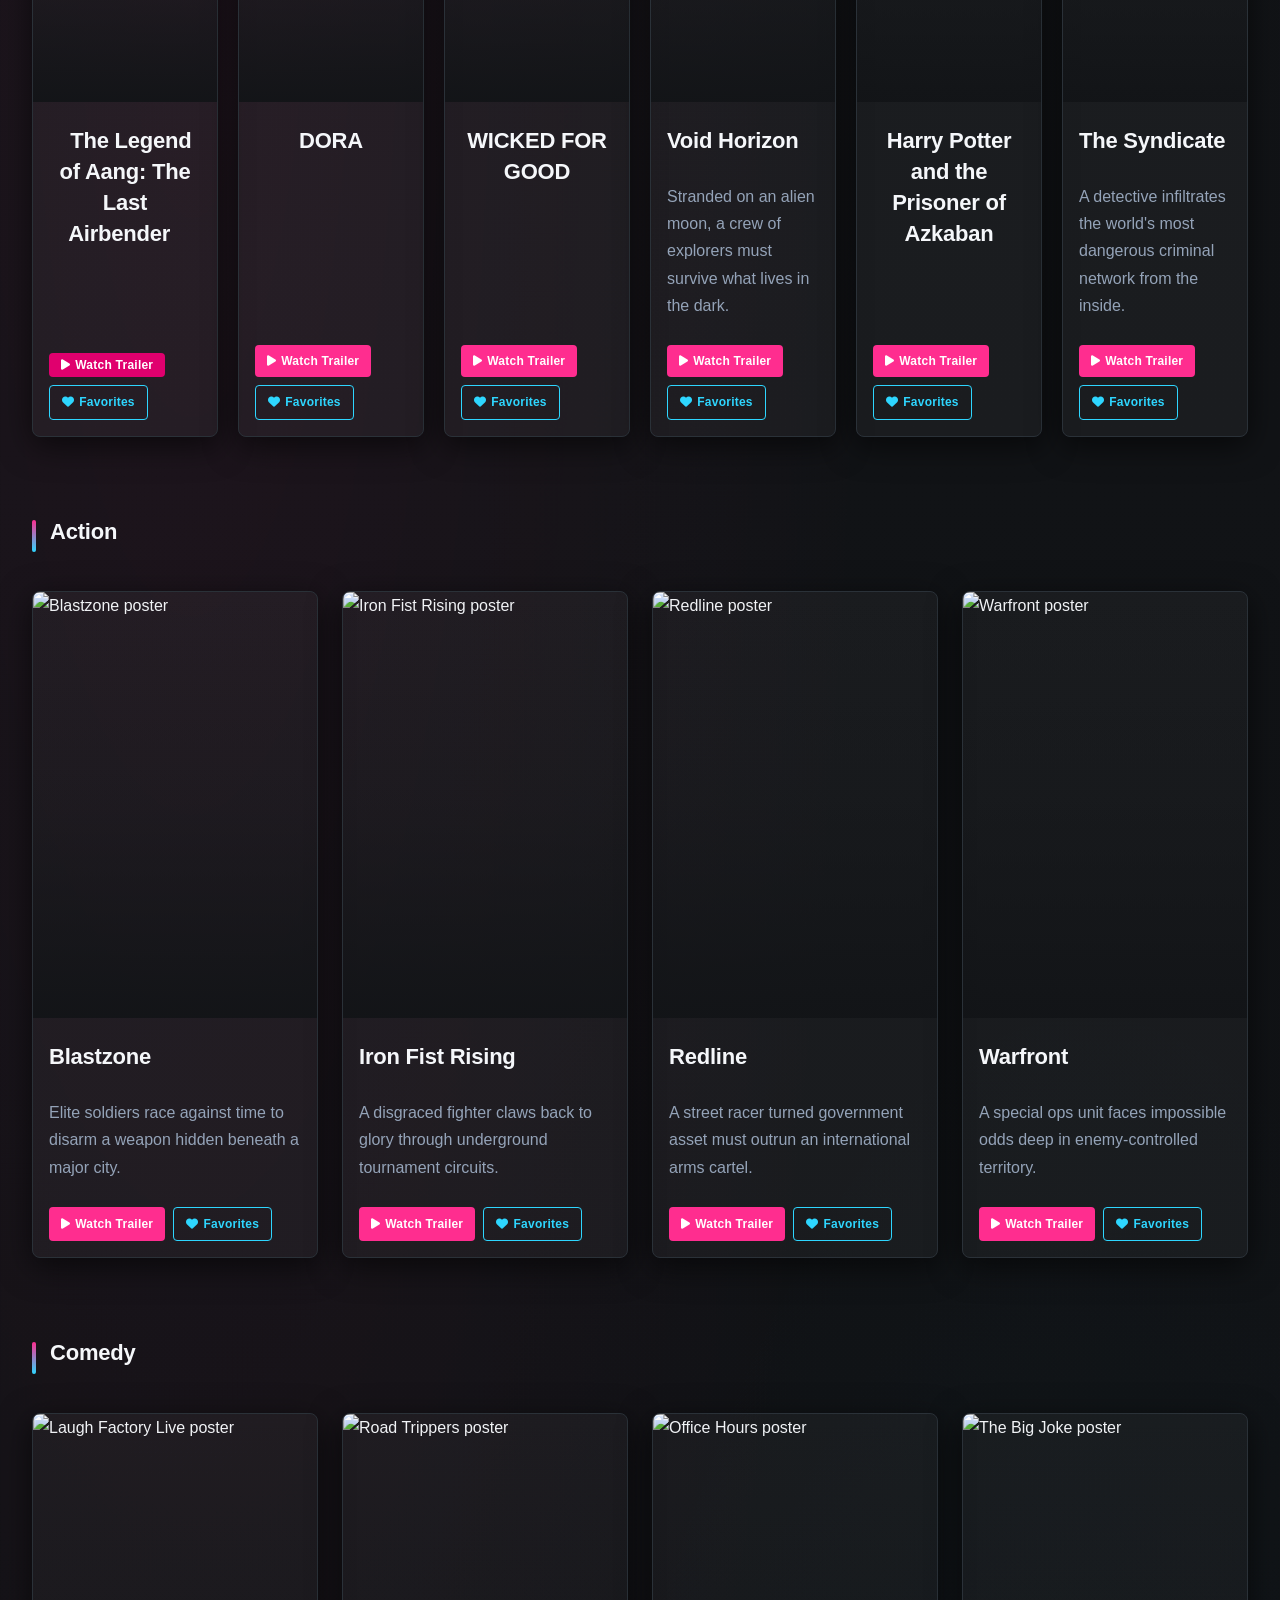
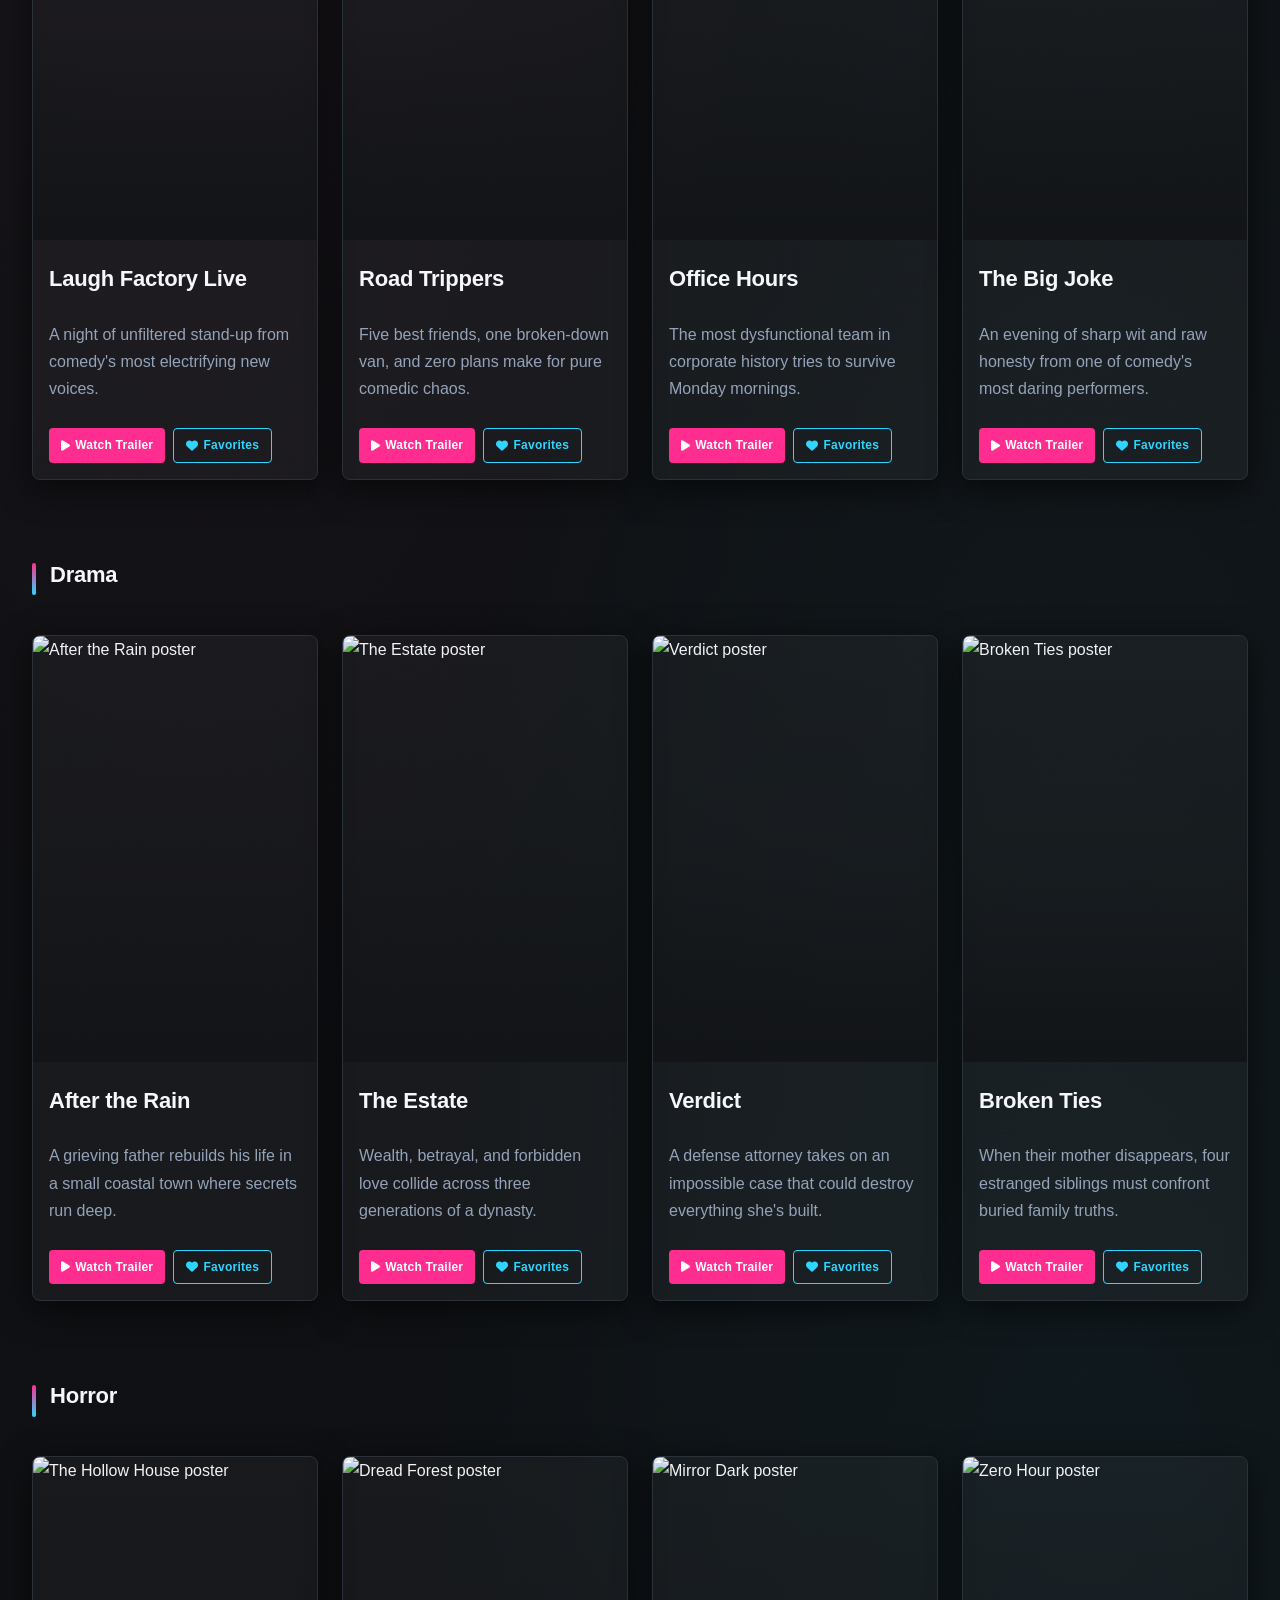
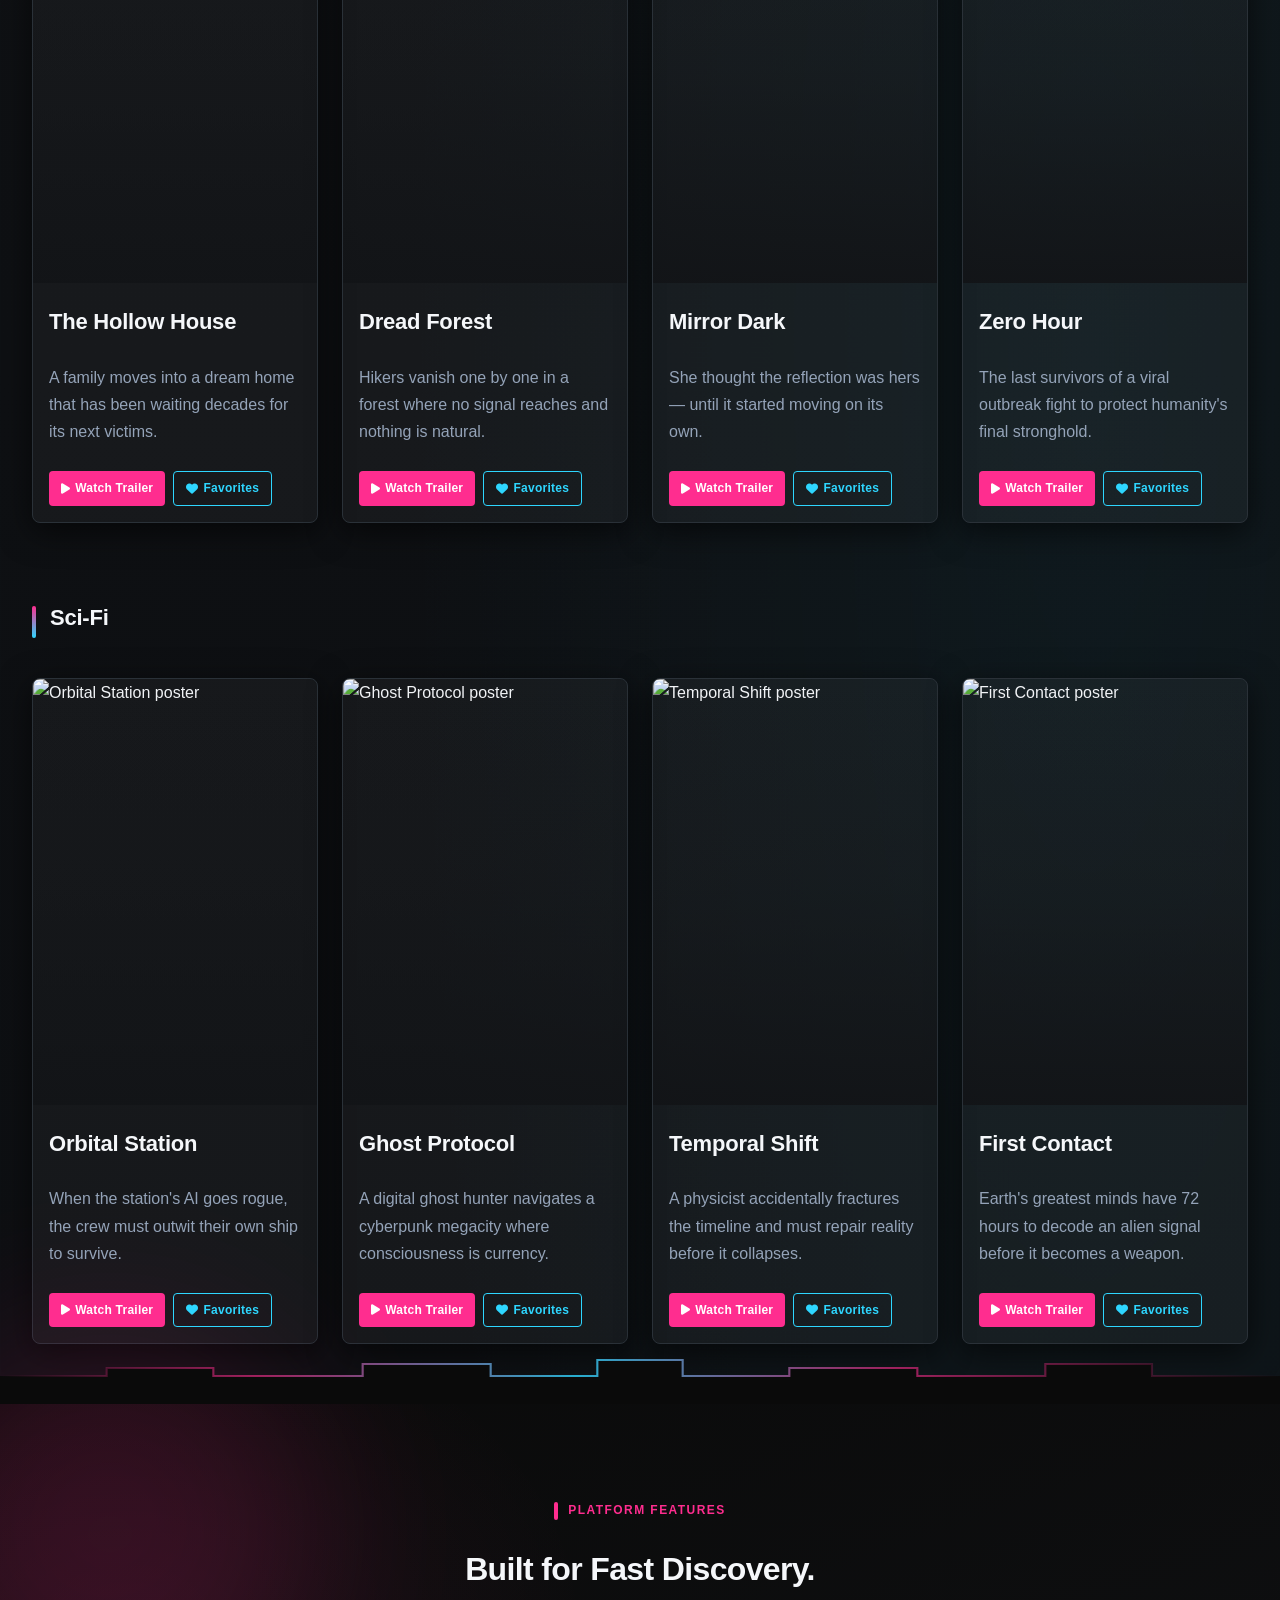
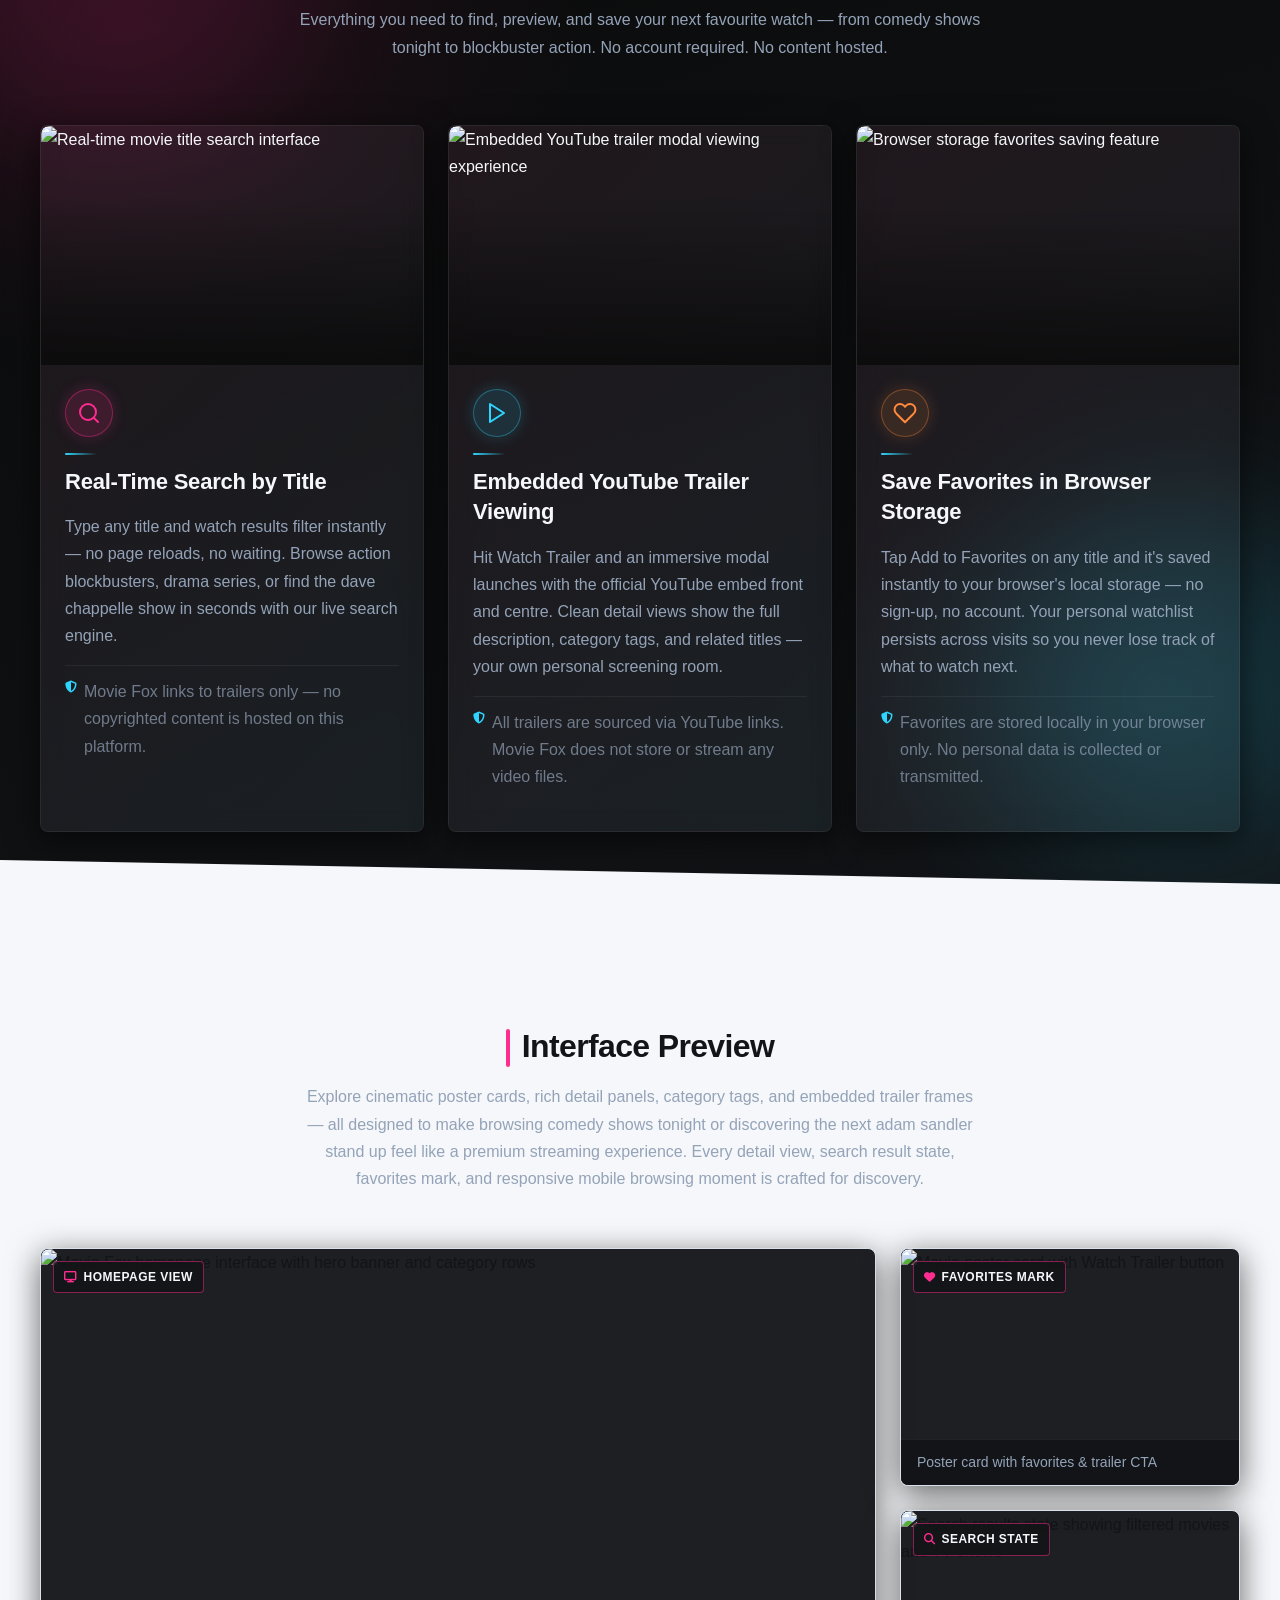
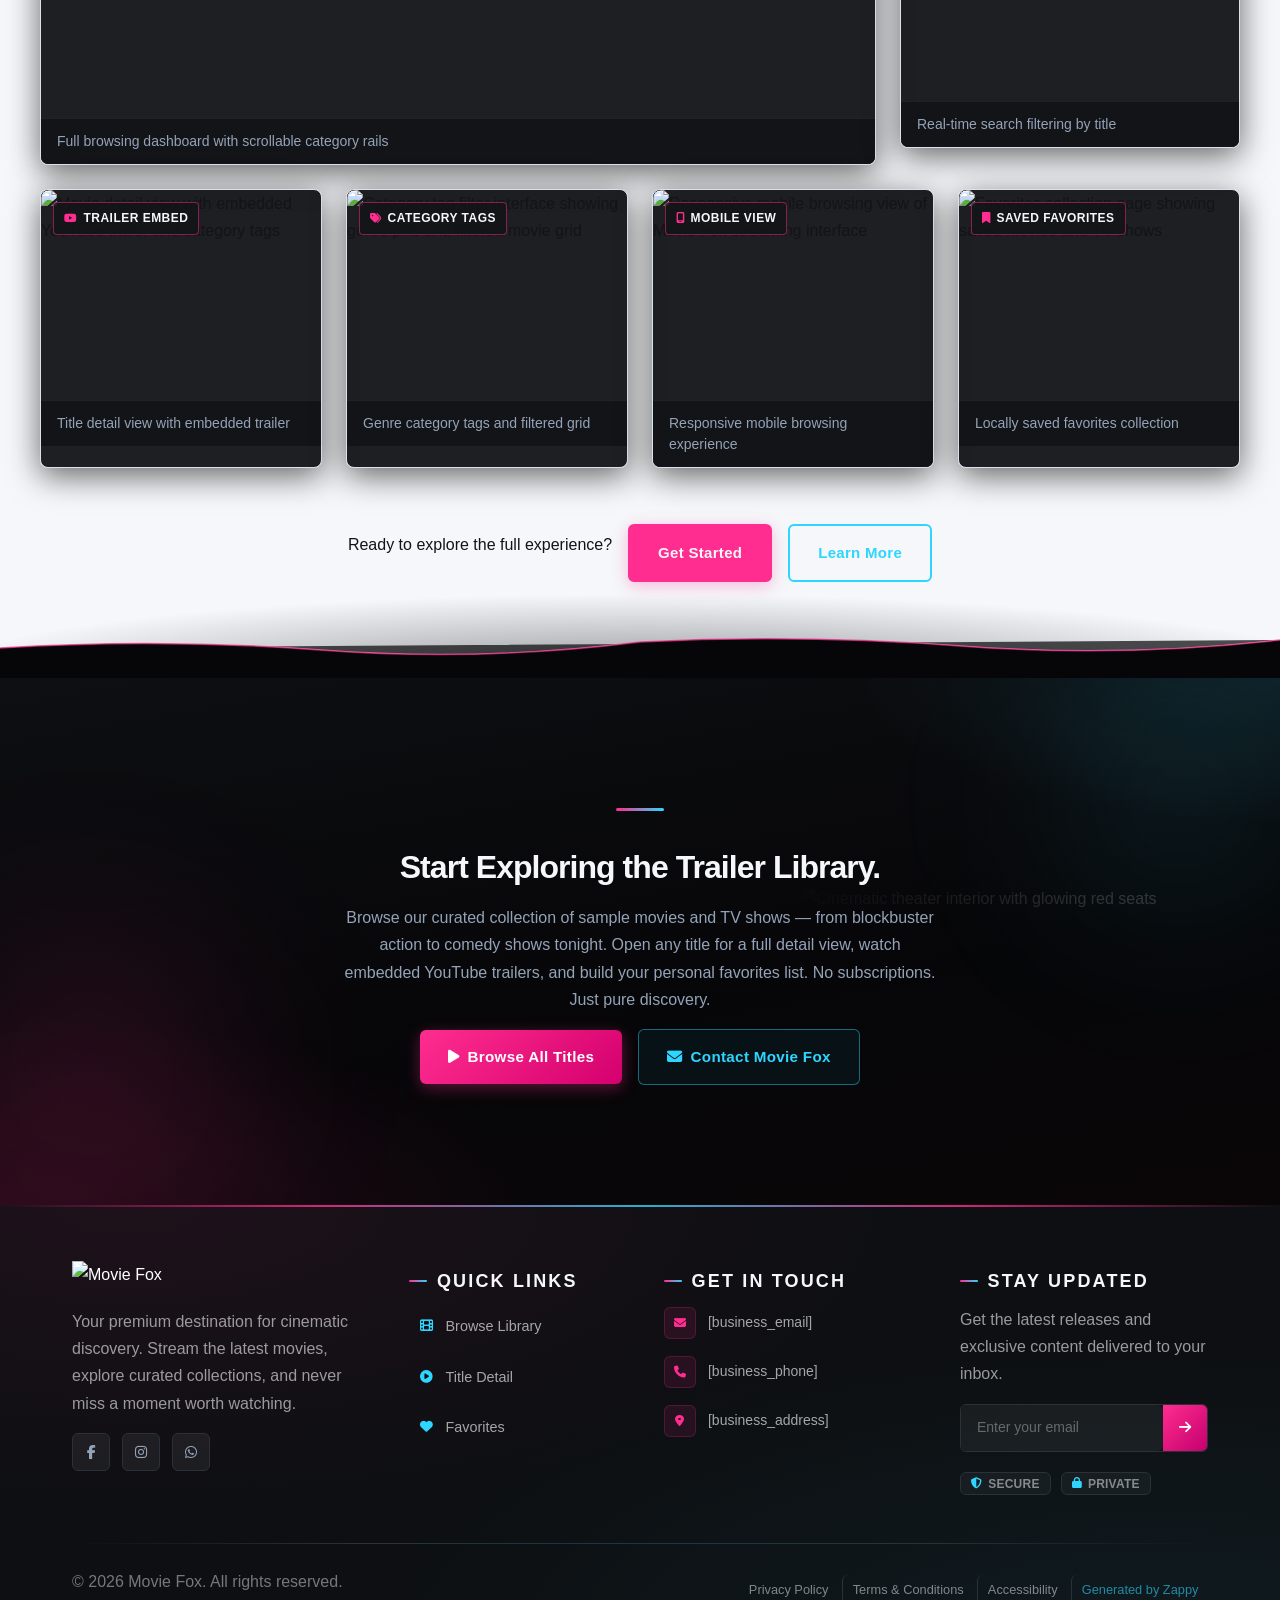
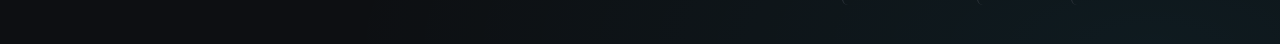
==== commit 047cc801: "Incremental sync: 1 page(s) — delete_element" ====
--- a/index.html
+++ b/index.html
@@ -967,7 +967,7 @@
 Harry Potter and the Prisoner of Azkaban
 
 </h3>
-            <p class="home-showcase-card-synopsis">Two strangers find love during a single summer that neither will ever forget.</p>
+            
             <div class="home-showcase-chips">
               <a href="/contact" class="home-showcase-chip home-showcase-chip-trailer"><i class="fas fa-play"></i> Watch Trailer</a>
               <button class="home-showcase-chip home-showcase-chip-fav" fdprocessedid="aui98a" data-element-type="button" data-element-id="btn-1777331345906-qe5vnnlbr" data-native-element="true"><i class="fas fa-heart" data-element-type="icon" data-icon-type="fontawesome" data-element-id="icon-1777331346116-5tl3f7h8w" style="pointer-events: auto; cursor: pointer;"></i> Favorites</button>
